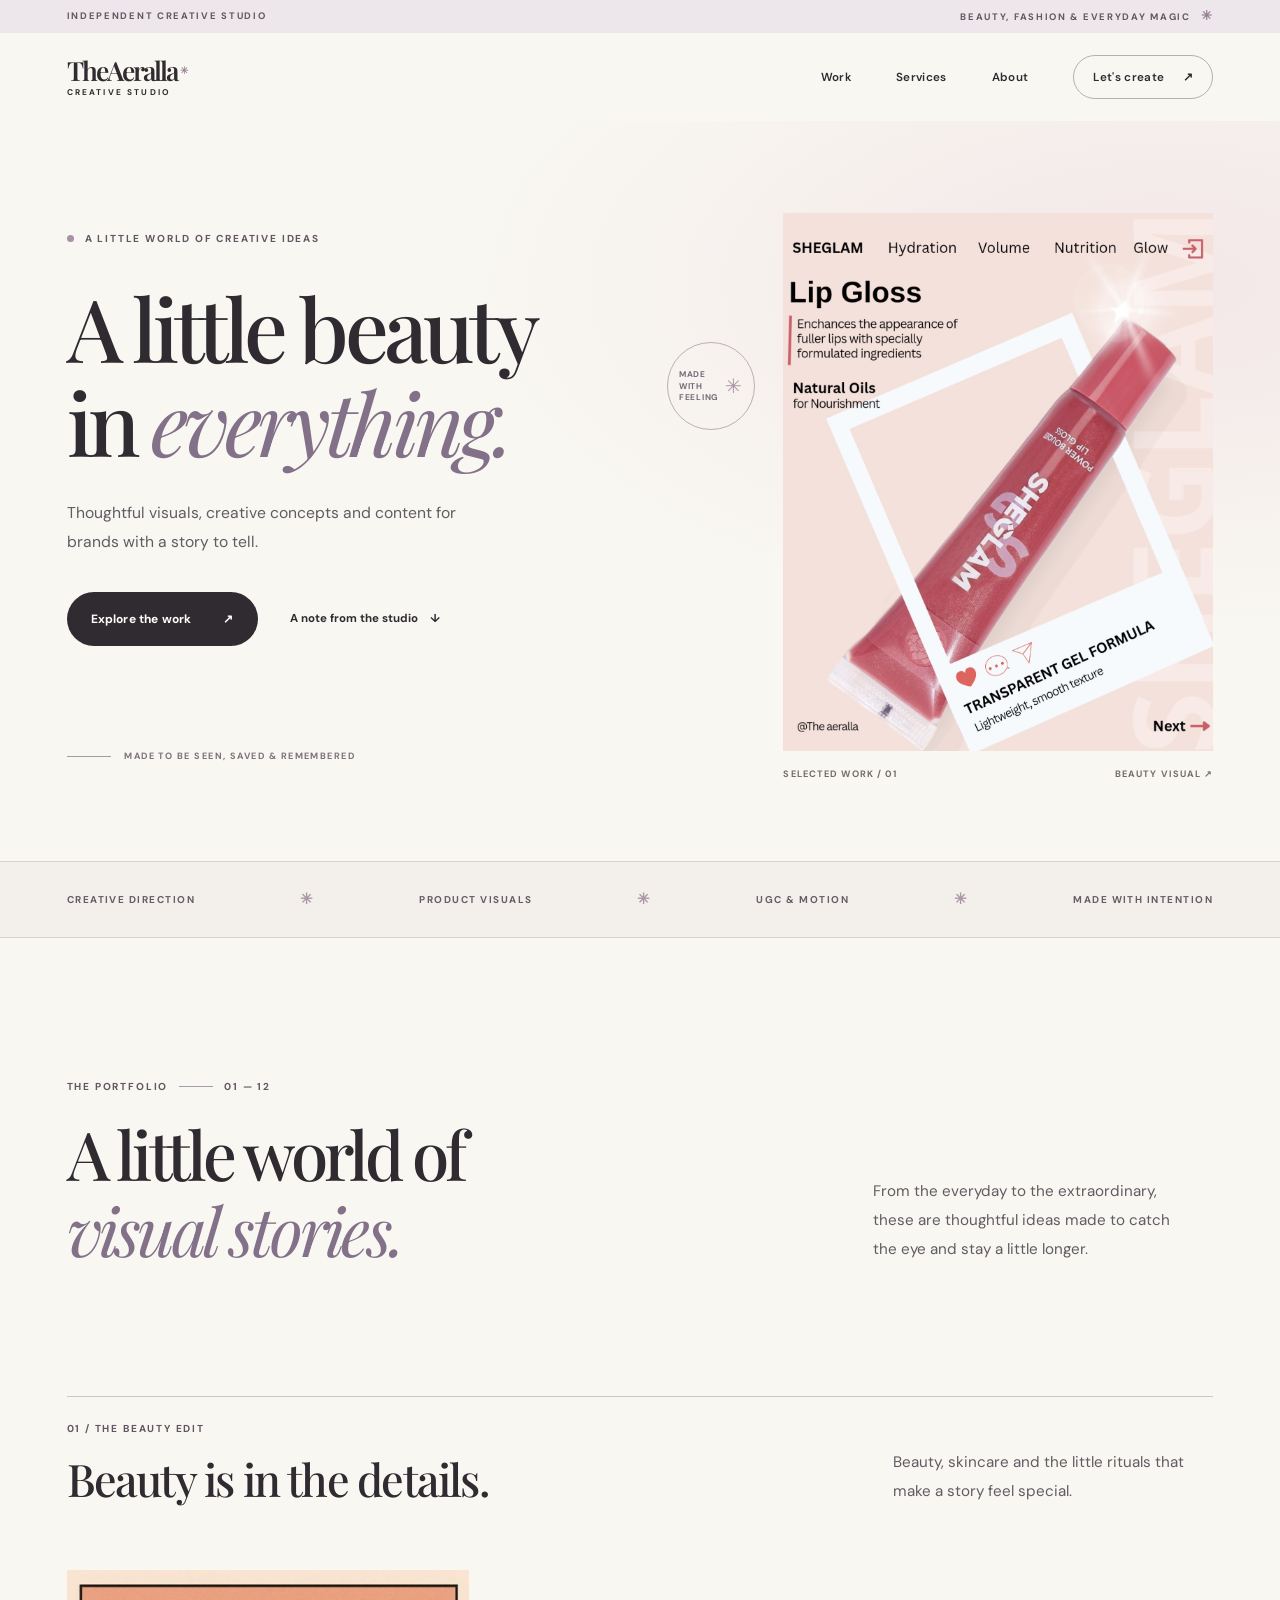
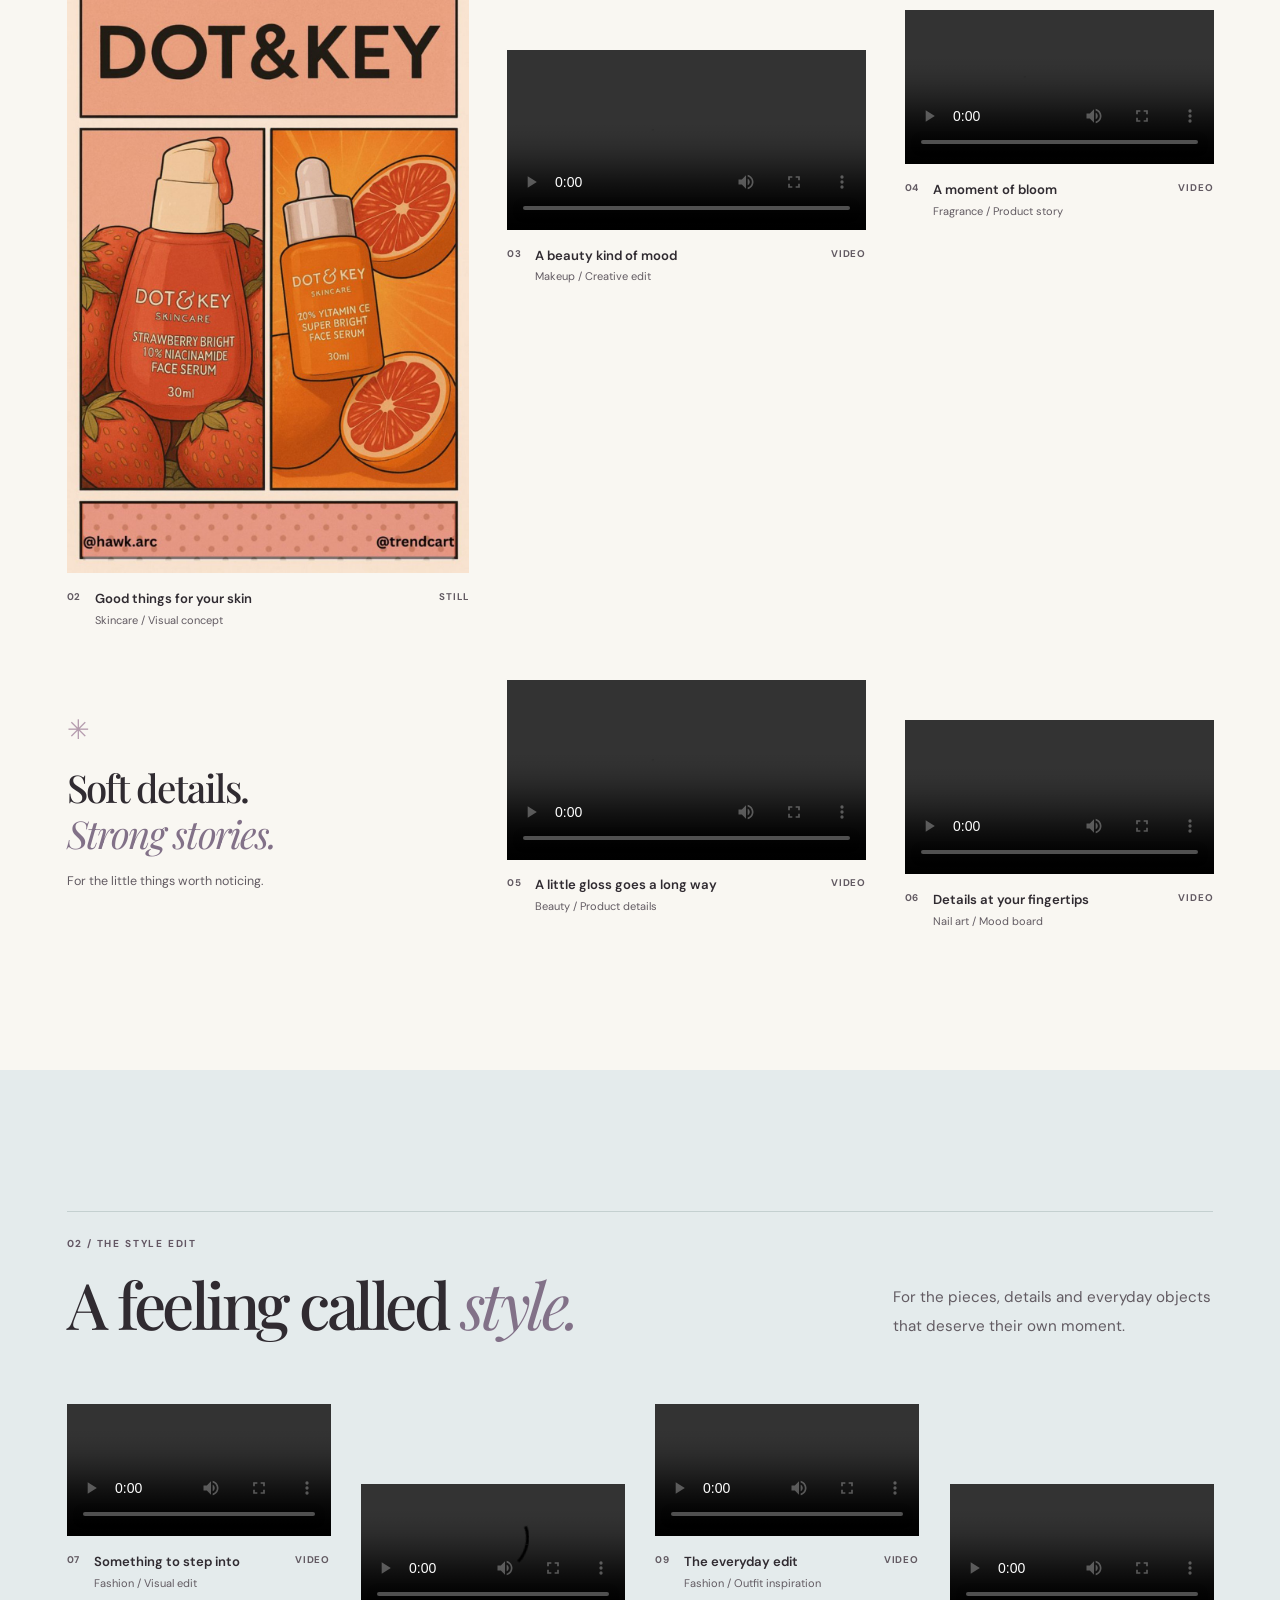
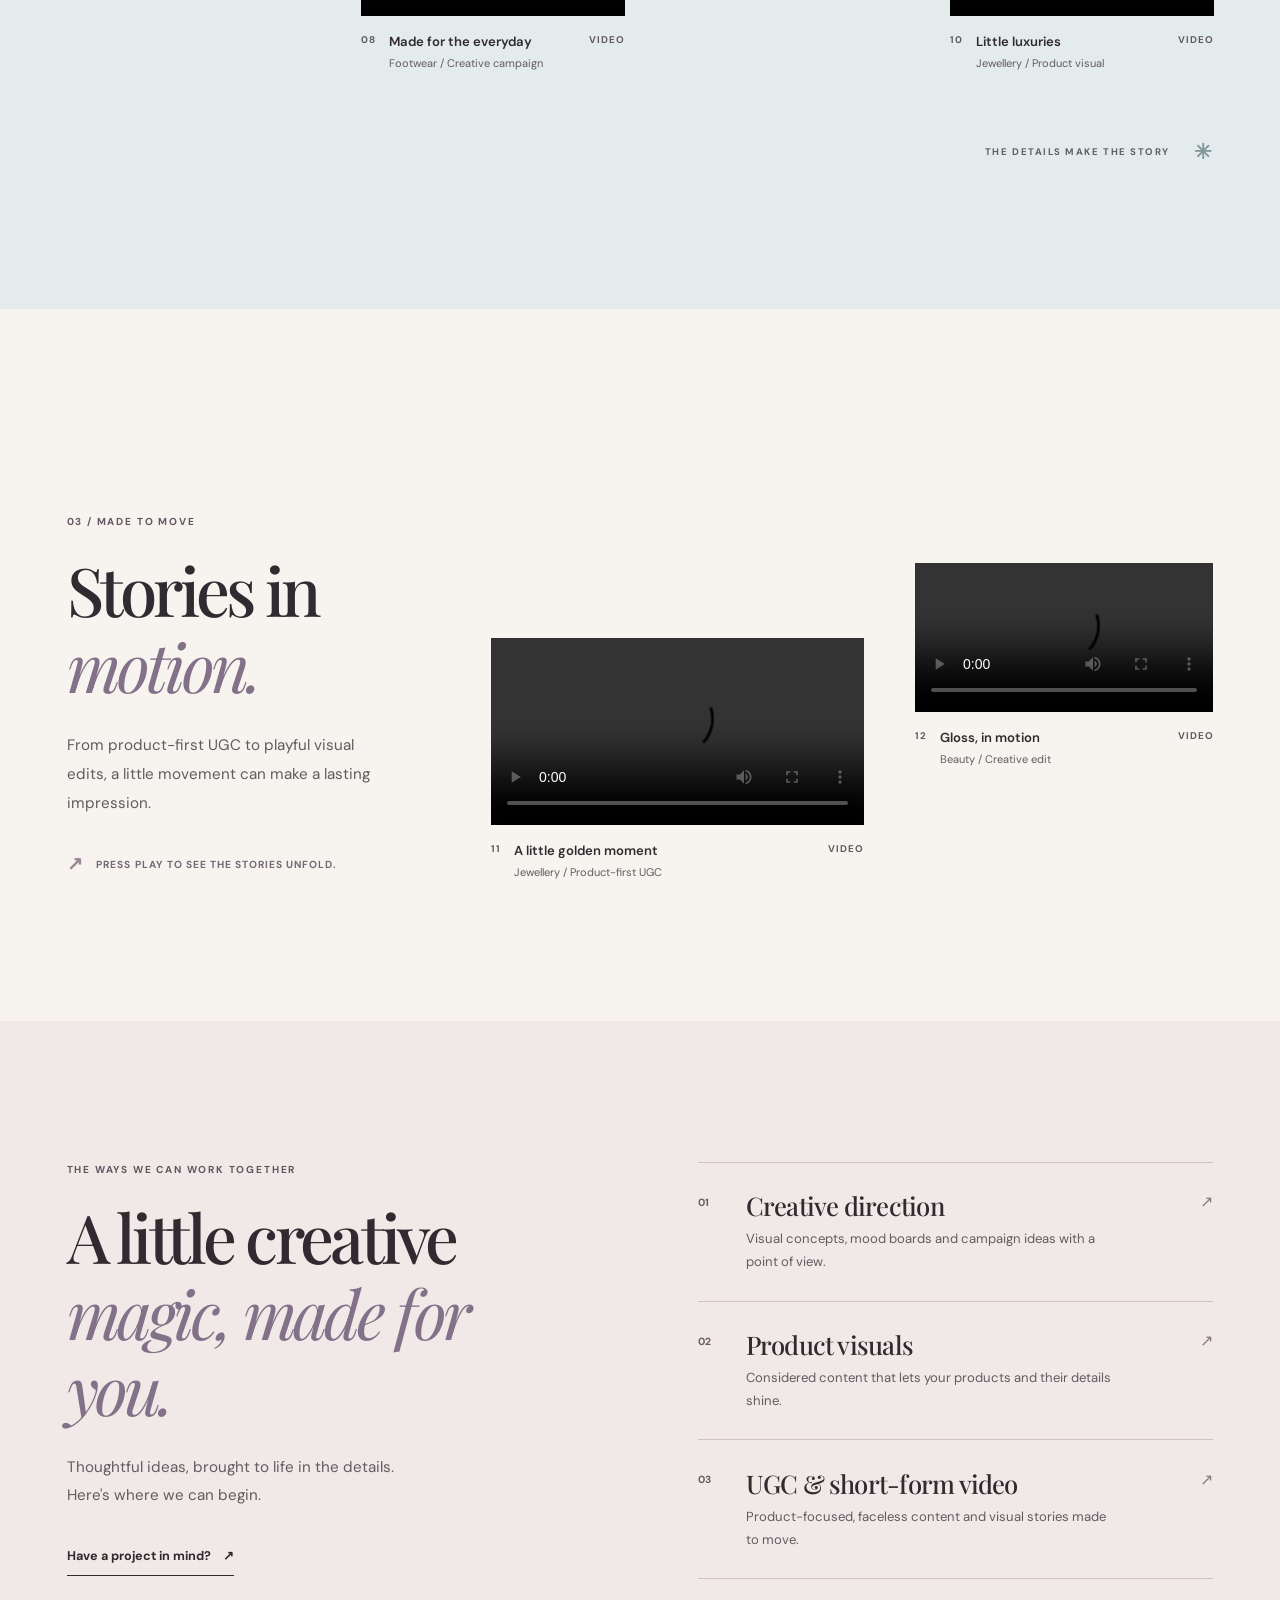
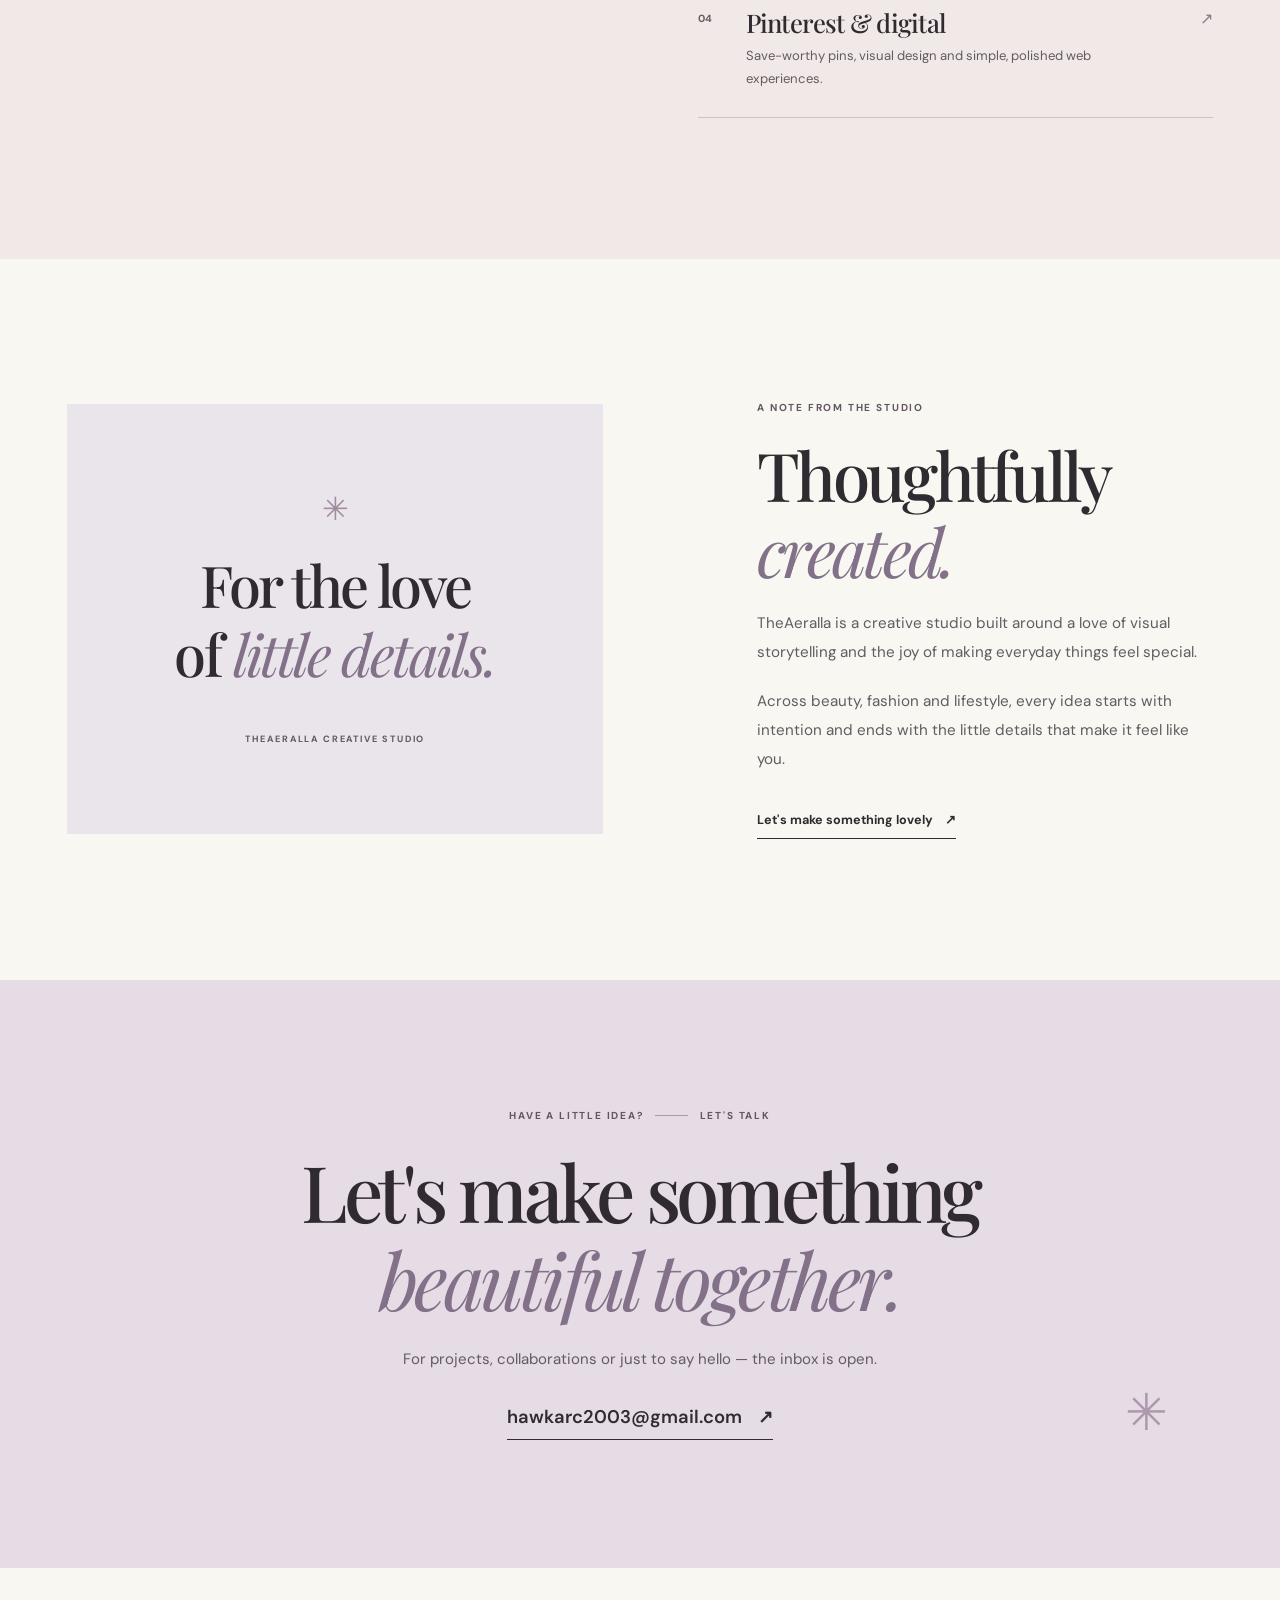
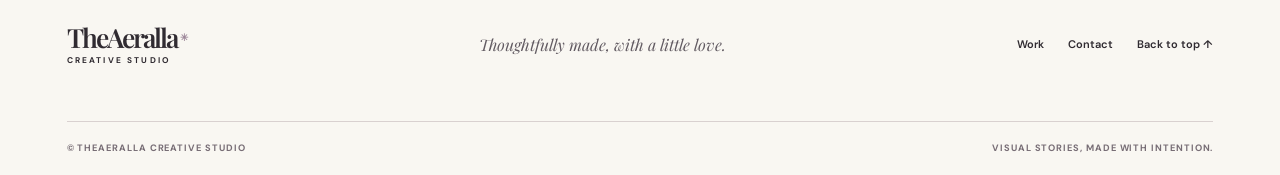
==== index.html @ 5161ad71 "Build TheAeralla creative studio portfolio Co-authored-by: arena-agent <297053741+arena-agent@users." ====
<!DOCTYPE html>
<html lang="en">
<head>
  <meta charset="utf-8">
  <meta name="viewport" content="width=device-width, initial-scale=1">
  <meta name="theme-color" content="#f8f5f0">
  <meta name="description" content="TheAeralla is a creative studio making thoughtful product visuals, beauty stories and short-form content for brands with a story to tell.">
  <title>TheAeralla Creative Studio — A little beauty in everything</title>
  <link rel="icon" href="favicon.svg" type="image/svg+xml">
  <link rel="preload" href="assets/fonts/playfair-display-latin-wght-normal.woff2" as="font" type="font/woff2" crossorigin>
  <link rel="preload" href="assets/fonts/dm-sans-latin-wght-normal.woff2" as="font" type="font/woff2" crossorigin>
  <link rel="stylesheet" href="styles.css">
  <script src="script.js" defer></script>
</head>
<body>
  <a class="skip-link" href="#main">Skip to content</a>

  <div class="topline" aria-hidden="true">
    <div class="container topline__inner">
      <span>Independent creative studio</span>
      <span>Beauty, fashion &amp; everyday magic <span class="topline__star">✳</span></span>
    </div>
  </div>

  <header class="site-header" id="top">
    <div class="container header-inner">
      <a class="brand" href="#top" aria-label="TheAeralla Creative Studio, back to top">
        <span class="brand__name">TheAeralla<span class="brand__star" aria-hidden="true">✳</span></span>
        <span class="brand__sub">Creative studio</span>
      </a>

      <button class="menu-toggle" type="button" aria-expanded="false" aria-controls="primary-navigation" aria-label="Open navigation menu">
        <span></span><span></span>
      </button>
      <nav class="navigation" id="primary-navigation" aria-label="Main navigation">
        <a href="#work">Work</a>
        <a href="#services">Services</a>
        <a href="#about">About</a>
        <a href="#contact" class="navigation__contact">Let's create <span aria-hidden="true">↗</span></a>
      </nav>
    </div>
  </header>

  <main id="main">
    <section class="hero" aria-labelledby="hero-heading">
      <div class="container hero__inner">
        <div class="hero__copy">
          <p class="eyebrow hero__eyebrow"><span class="eyebrow__dot"></span> A little world of creative ideas</p>
          <h1 id="hero-heading">A little beauty<br>in <em>everything.</em></h1>
          <p class="hero__intro">Thoughtful visuals, creative concepts and content for brands with a story to tell.</p>
          <div class="hero__actions">
            <a class="button button--dark" href="#work">Explore the work <span aria-hidden="true">↗</span></a>
            <a class="text-link" href="#about">A note from the studio <span aria-hidden="true">↓</span></a>
          </div>
          <div class="hero__footnote" aria-hidden="true"><span></span> Made to be seen, saved &amp; remembered</div>
        </div>

        <figure class="hero__figure">
          <div class="hero__art">
            <div class="hero__seal" aria-hidden="true"><span>Made<br>with<br>feeling</span><b>✳</b></div>
            <img src="assets/media/file_00000000311c8211bea4f023861b57ba.png" width="1229" height="1536" alt="Sheglam lip gloss creative visual in soft pink" fetchpriority="high">
          </div>
          <figcaption class="hero__caption"><span>Selected work / 01</span><span>Beauty visual <span aria-hidden="true">↗</span></span></figcaption>
        </figure>
      </div>
    </section>

    <div class="discipline-strip" role="group" aria-label="Creative disciplines">
      <div class="container discipline-strip__inner">
        <span>Creative direction</span><i aria-hidden="true">✳</i>
        <span>Product visuals</span><i aria-hidden="true">✳</i>
        <span>UGC &amp; motion</span><i aria-hidden="true">✳</i>
        <span>Made with intention</span>
      </div>
    </div>

    <section class="work-section section-space" id="work" aria-labelledby="work-heading">
      <div class="container">
        <div class="section-intro" data-reveal>
          <div>
            <p class="eyebrow">The portfolio <span class="eyebrow__line"></span> 01 — 12</p>
            <h2 id="work-heading">A little world of<br><em>visual stories.</em></h2>
          </div>
          <p class="section-intro__copy">From the everyday to the extraordinary, these are thoughtful ideas made to catch the eye and stay a little longer.</p>
        </div>

        <section class="chapter beauty-chapter" aria-labelledby="beauty-heading">
          <div class="chapter-heading" data-reveal>
            <div><p class="eyebrow">01 / The beauty edit</p><h3 id="beauty-heading">Beauty is in the details.</h3></div>
            <p>Beauty, skincare and the little rituals that make a story feel special.</p>
          </div>

          <div class="beauty-grid">
            <figure class="piece" data-reveal>
              <img src="assets/media/file_00000000b4e4821185a0f62eccb2d9fc.jpg" width="1024" height="1536" alt="Dot & Key skincare serum visual with strawberry and orange illustrations" loading="lazy">
              <figcaption class="piece__caption"><span class="piece__index">02</span><span><strong>Good things for your skin</strong><small>Skincare / Visual concept</small></span><span class="piece__type">Still</span></figcaption>
            </figure>

            <figure class="piece piece--offset" data-reveal>
              <video controls playsinline preload="none" width="1080" height="1920" aria-label="Play the beauty mood video">
                <source src="assets/media/lv_0_20261120224711(2).mp4" type="video/mp4">
                Your browser does not support embedded video.
              </video>
              <figcaption class="piece__caption"><span class="piece__index">03</span><span><strong>A beauty kind of mood</strong><small>Makeup / Creative edit</small></span><span class="piece__type">Video</span></figcaption>
            </figure>

            <figure class="piece piece--offset-small" data-reveal>
              <video controls playsinline preload="none" width="720" height="1280" aria-label="Play the fragrance story video">
                <source src="assets/media/lv_7562388486536367413_20261114134054(3).mp4" type="video/mp4">
                Your browser does not support embedded video.
              </video>
              <figcaption class="piece__caption"><span class="piece__index">04</span><span><strong>A moment of bloom</strong><small>Fragrance / Product story</small></span><span class="piece__type">Video</span></figcaption>
            </figure>

            <div class="grid-note" data-reveal>
              <span class="grid-note__star" aria-hidden="true">✳</span>
              <p>Soft details.<br><em>Strong stories.</em></p>
              <span>For the little things worth noticing.</span>
            </div>

            <figure class="piece" data-reveal>
              <video controls playsinline preload="none" width="720" height="1280" aria-label="Play the lip gloss product video">
                <source src="assets/media/lv_7610453473481493813_20261114134247(3).mp4" type="video/mp4">
                Your browser does not support embedded video.
              </video>
              <figcaption class="piece__caption"><span class="piece__index">05</span><span><strong>A little gloss goes a long way</strong><small>Beauty / Product details</small></span><span class="piece__type">Video</span></figcaption>
            </figure>

            <figure class="piece piece--offset-small" data-reveal>
              <video controls playsinline preload="none" width="1000" height="1500" aria-label="Play the nail art mood-board video">
                <source src="assets/media/VID_20251206_001457_902.mp4" type="video/mp4">
                Your browser does not support embedded video.
              </video>
              <figcaption class="piece__caption"><span class="piece__index">06</span><span><strong>Details at your fingertips</strong><small>Nail art / Mood board</small></span><span class="piece__type">Video</span></figcaption>
            </figure>
          </div>
        </section>
      </div>
    </section>

    <section class="fashion-section section-space" aria-labelledby="fashion-heading">
      <div class="container">
        <div class="chapter-heading chapter-heading--fashion" data-reveal>
          <div><p class="eyebrow">02 / The style edit</p><h2 id="fashion-heading">A feeling called <em>style.</em></h2></div>
          <p>For the pieces, details and everyday objects that deserve their own moment.</p>
        </div>

        <div class="fashion-grid">
          <figure class="piece" data-reveal>
            <video controls playsinline preload="none" width="1024" height="2020" aria-label="Play the fashion and shoes video">
              <source src="assets/media/ugc-video-01(3).mp4" type="video/mp4">
              Your browser does not support embedded video.
            </video>
            <figcaption class="piece__caption"><span class="piece__index">07</span><span><strong>Something to step into</strong><small>Fashion / Visual edit</small></span><span class="piece__type">Video</span></figcaption>
          </figure>

          <figure class="piece piece--fashion-offset" data-reveal>
            <video controls playsinline preload="none" width="720" height="1280" aria-label="Play the sneaker campaign video">
              <source src="assets/media/lv_7627484597755989269_20261113153930(5).mp4" type="video/mp4">
              Your browser does not support embedded video.
            </video>
            <figcaption class="piece__caption"><span class="piece__index">08</span><span><strong>Made for the everyday</strong><small>Footwear / Creative campaign</small></span><span class="piece__type">Video</span></figcaption>
          </figure>

          <figure class="piece" data-reveal>
            <video controls playsinline preload="none" width="720" height="1280" aria-label="Play the outfit inspiration video">
              <source src="assets/media/reset_metadata_lv_7654793459022302484_20261117145706(3).mp4" type="video/mp4">
              Your browser does not support embedded video.
            </video>
            <figcaption class="piece__caption"><span class="piece__index">09</span><span><strong>The everyday edit</strong><small>Fashion / Outfit inspiration</small></span><span class="piece__type">Video</span></figcaption>
          </figure>

          <figure class="piece piece--fashion-offset" data-reveal>
            <video controls playsinline preload="none" width="720" height="1280" aria-label="Play the jewellery visual video">
              <source src="assets/media/peaceful-notes.mp4" type="video/mp4">
              Your browser does not support embedded video.
            </video>
            <figcaption class="piece__caption"><span class="piece__index">10</span><span><strong>Little luxuries</strong><small>Jewellery / Product visual</small></span><span class="piece__type">Video</span></figcaption>
          </figure>
        </div>
        <p class="chapter-signoff" aria-hidden="true">The details make the story <span>✳</span></p>
      </div>
    </section>

    <section class="motion-section section-space" id="motion" aria-labelledby="motion-heading">
      <div class="container motion-layout">
        <div class="motion-copy" data-reveal>
          <p class="eyebrow">03 / Made to move</p>
          <h2 id="motion-heading">Stories in<br><em>motion.</em></h2>
          <p>From product-first UGC to playful visual edits, a little movement can make a lasting impression.</p>
          <p class="motion-copy__note"><span aria-hidden="true">↗</span> Press play to see the stories unfold.</p>
        </div>
        <figure class="piece motion-piece motion-piece--square" data-reveal>
          <video controls playsinline preload="none" width="1080" height="1080" aria-label="Play the jewellery UGC video">
            <source src="assets/media/lv-ugc(2).mp4" type="video/mp4">
            Your browser does not support embedded video.
          </video>
          <figcaption class="piece__caption"><span class="piece__index">11</span><span><strong>A little golden moment</strong><small>Jewellery / Product-first UGC</small></span><span class="piece__type">Video</span></figcaption>
        </figure>
        <figure class="piece motion-piece" data-reveal>
          <video controls playsinline preload="none" width="720" height="1278" aria-label="Play the lip gloss visual motion video">
            <source src="assets/media/lv_7647135303001476353_20261113154345(4).mp4" type="video/mp4">
            Your browser does not support embedded video.
          </video>
          <figcaption class="piece__caption"><span class="piece__index">12</span><span><strong>Gloss, in motion</strong><small>Beauty / Creative edit</small></span><span class="piece__type">Video</span></figcaption>
        </figure>
      </div>
    </section>

    <section class="services-section section-space" id="services" aria-labelledby="services-heading">
      <div class="container services-layout">
        <div class="services-intro" data-reveal>
          <p class="eyebrow">The ways we can work together</p>
          <h2 id="services-heading">A little creative<br><em>magic, made for you.</em></h2>
          <p>Thoughtful ideas, brought to life in the details. Here's where we can begin.</p>
          <a class="text-link text-link--large" href="#contact">Have a project in mind? <span aria-hidden="true">↗</span></a>
        </div>
        <div class="service-list">
          <article class="service" data-reveal><span class="service__number">01</span><div><h3>Creative direction</h3><p>Visual concepts, mood boards and campaign ideas with a point of view.</p></div><span class="service__mark" aria-hidden="true">↗</span></article>
          <article class="service" data-reveal><span class="service__number">02</span><div><h3>Product visuals</h3><p>Considered content that lets your products and their details shine.</p></div><span class="service__mark" aria-hidden="true">↗</span></article>
          <article class="service" data-reveal><span class="service__number">03</span><div><h3>UGC &amp; short-form video</h3><p>Product-focused, faceless content and visual stories made to move.</p></div><span class="service__mark" aria-hidden="true">↗</span></article>
          <article class="service" data-reveal><span class="service__number">04</span><div><h3>Pinterest &amp; digital</h3><p>Save-worthy pins, visual design and simple, polished web experiences.</p></div><span class="service__mark" aria-hidden="true">↗</span></article>
        </div>
      </div>
    </section>

    <section class="about-section section-space" id="about" aria-labelledby="about-heading">
      <div class="container about-layout">
        <div class="about-quote" data-reveal>
          <span class="about-quote__star" aria-hidden="true">✳</span>
          <p>For the love<br>of <em>little details.</em></p>
          <span class="about-quote__signature">TheAeralla creative studio</span>
        </div>
        <div class="about-copy" data-reveal>
          <p class="eyebrow">A note from the studio</p>
          <h2 id="about-heading">Thoughtfully<br><em>created.</em></h2>
          <p>TheAeralla is a creative studio built around a love of visual storytelling and the joy of making everyday things feel special.</p>
          <p>Across beauty, fashion and lifestyle, every idea starts with intention and ends with the little details that make it feel like you.</p>
          <a class="text-link text-link--large" href="#contact">Let's make something lovely <span aria-hidden="true">↗</span></a>
        </div>
      </div>
    </section>

    <section class="contact-section" id="contact" aria-labelledby="contact-heading">
      <div class="container contact-inner" data-reveal>
        <p class="eyebrow">Have a little idea? <span class="eyebrow__line"></span> Let's talk</p>
        <h2 id="contact-heading">Let's make something<br><em>beautiful together.</em></h2>
        <p>For projects, collaborations or just to say hello — the inbox is open.</p>
        <a class="contact-email" href="mailto:hawkarc2003@gmail.com?subject=Creative%20project%20inquiry%20%E2%80%94%20TheAeralla">hawkarc2003@gmail.com <span aria-hidden="true">↗</span></a>
        <span class="contact-spark" aria-hidden="true">✳</span>
      </div>
    </section>
  </main>

  <footer class="site-footer">
    <div class="container footer-inner">
      <a class="brand brand--footer" href="#top" aria-label="TheAeralla Creative Studio, back to top"><span class="brand__name">TheAeralla<span class="brand__star" aria-hidden="true">✳</span></span><span class="brand__sub">Creative studio</span></a>
      <p>Thoughtfully made, with a little love.</p>
      <div class="footer-links"><a href="#work">Work</a><a href="#contact">Contact</a><a href="#top">Back to top ↑</a></div>
    </div>
    <div class="container footer-bottom"><span>© TheAeralla Creative Studio</span><span>Visual stories, made with intention.</span></div>
  </footer>
</body>
</html>
---- styles.css ----
@font-face {
  font-family: "Playfair Display";
  src: url("assets/fonts/playfair-display-latin-wght-normal.woff2") format("woff2");
  font-style: normal;
  font-weight: 400 900;
  font-display: swap;
}

@font-face {
  font-family: "Playfair Display";
  src: url("assets/fonts/playfair-display-latin-wght-italic.woff2") format("woff2");
  font-style: italic;
  font-weight: 400 900;
  font-display: swap;
}

@font-face {
  font-family: "DM Sans";
  src: url("assets/fonts/dm-sans-latin-wght-normal.woff2") format("woff2");
  font-style: normal;
  font-weight: 100 1000;
  font-display: swap;
}

:root {
  color-scheme: light;
  --paper: #f9f7f2;
  --cream: #f4f0e9;
  --blush: #f0e4e2;
  --lavender: #e8e2eb;
  --blue: #e4ebec;
  --ink: #302b31;
  --ink-soft: #625b62;
  --muted: #776e76;
  --accent: #827188;
  --line: #d9d1d0;
  --serif: "Playfair Display", Georgia, serif;
  --sans: "DM Sans", Arial, sans-serif;
  --gutter: clamp(1.25rem, 5.2vw, 5rem);
}

*,
*::before,
*::after {
  box-sizing: border-box;
}

html {
  scroll-padding-top: 6rem;
}

body {
  margin: 0;
  color: var(--ink);
  background: var(--paper);
  font-family: var(--sans);
  font-size: 1rem;
  line-height: 1.6;
  -webkit-font-smoothing: antialiased;
}

img,
video {
  display: block;
  max-width: 100%;
  height: auto;
}

figure,
p,
h1,
h2,
h3 {
  margin: 0;
}

a {
  color: inherit;
}

button,
a {
  -webkit-tap-highlight-color: transparent;
}

:focus-visible {
  outline: 2px solid #5d5270;
  outline-offset: 5px;
}

.container {
  width: min(calc(100% - (var(--gutter) * 2)), 1320px);
  margin-inline: auto;
}

.skip-link {
  position: fixed;
  top: .75rem;
  left: .75rem;
  z-index: 999;
  padding: .65rem 1rem;
  color: white;
  background: var(--ink);
  transform: translateY(-180%);
}

.skip-link:focus {
  transform: translateY(0);
}

.topline {
  color: #625762;
  background: #ede6eb;
  font-size: .59rem;
  font-weight: 700;
  letter-spacing: .18em;
  line-height: 1;
  text-transform: uppercase;
}

.topline__inner {
  min-height: 33px;
  display: flex;
  align-items: center;
  justify-content: space-between;
  gap: 1rem;
}

.topline__star {
  margin-left: .4rem;
  color: #967f94;
  font-size: .8rem;
}

.site-header {
  position: sticky;
  z-index: 100;
  top: 0;
  background: rgba(249, 247, 242, .97);
  transition: box-shadow .25s ease;
}

.site-header.is-scrolled {
  box-shadow: 0 1px 0 rgba(73, 61, 72, .11);
}

.header-inner {
  min-height: 88px;
  display: flex;
  align-items: center;
  justify-content: space-between;
  gap: 2rem;
}

.brand {
  display: inline-flex;
  flex-direction: column;
  align-items: flex-start;
  flex: 0 0 auto;
  color: var(--ink);
  line-height: 1;
  text-decoration: none;
}

.brand__name {
  font-family: var(--serif);
  font-size: 1.65rem;
  font-weight: 600;
  letter-spacing: -.075em;
}

.brand__star {
  position: relative;
  top: -.72em;
  margin-left: .3em;
  color: #9d8799;
  font-family: var(--sans);
  font-size: .36em;
  letter-spacing: 0;
}

.brand__sub {
  margin-top: .38rem;
  font-size: .52rem;
  font-weight: 700;
  letter-spacing: .26em;
  text-transform: uppercase;
}

.navigation {
  display: flex;
  align-items: center;
  gap: clamp(1.6rem, 3.5vw, 3.6rem);
}

.navigation a {
  font-size: .73rem;
  font-weight: 600;
  letter-spacing: .03em;
  text-decoration: none;
  transition: color .2s ease;
}

.navigation a:hover,
.footer-links a:hover {
  color: var(--accent);
}

.navigation .navigation__contact {
  display: inline-flex;
  align-items: center;
  gap: 1.15rem;
  padding: .75rem 1.2rem;
  border: 1px solid #b8acb5;
  border-radius: 100px;
  transition: background .2s ease, border-color .2s ease;
}

.navigation .navigation__contact:hover {
  color: var(--ink);
  background: #eee8eb;
  border-color: #eee8eb;
}

.menu-toggle {
  display: none;
  width: 44px;
  height: 44px;
  padding: 0;
  align-items: center;
  justify-content: center;
  flex-direction: column;
  gap: 6px;
  color: inherit;
  background: none;
  border: 0;
  cursor: pointer;
}

.menu-toggle span {
  width: 23px;
  height: 1px;
  background: currentColor;
  transition: transform .2s ease;
}

.menu-toggle[aria-expanded="true"] span:first-child {
  transform: translateY(3.5px) rotate(45deg);
}

.menu-toggle[aria-expanded="true"] span:last-child {
  transform: translateY(-3.5px) rotate(-45deg);
}

.eyebrow {
  display: flex;
  align-items: center;
  flex-wrap: wrap;
  gap: .7rem;
  color: #625663;
  font-size: .63rem;
  font-weight: 700;
  letter-spacing: .18em;
  line-height: 1.5;
  text-transform: uppercase;
}

.eyebrow__dot {
  width: 7px;
  height: 7px;
  flex: 0 0 7px;
  background: #a991a6;
  border-radius: 50%;
}

.eyebrow__line {
  width: 2.1rem;
  height: 1px;
  background: #a89aa6;
}

.hero {
  background: radial-gradient(ellipse at 91% 22%, #f2e7e7 0, transparent 42%), var(--paper);
}

.hero__inner {
  min-height: min(740px, calc(100svh - 121px));
  padding-block: clamp(4rem, 7vw, 7rem) clamp(3.5rem, 6vw, 6rem);
  display: grid;
  grid-template-columns: minmax(0, 1.15fr) minmax(0, .85fr);
  align-items: center;
  gap: clamp(3rem, 8vw, 8rem);
}

.hero__copy {
  padding-block: .8rem;
}

.hero__eyebrow {
  margin-bottom: 2.1rem;
}

h1,
h2,
h3,
.grid-note p,
.about-quote p {
  font-family: var(--serif);
  font-weight: 500;
}

h1,
h2 {
  letter-spacing: -.055em;
}

h1 em,
h2 em,
.grid-note em,
.about-quote em {
  color: var(--accent);
  font-weight: 400;
}

.hero h1 {
  max-width: 13ch;
  font-size: clamp(4rem, 6.8vw, 7rem);
  line-height: 1.08;
}

.hero__intro {
  max-width: 25.5rem;
  margin-top: 1.9rem;
  color: var(--ink-soft);
  font-size: clamp(.98rem, 1.15vw, 1.1rem);
  line-height: 1.85;
}

.hero__actions {
  display: flex;
  align-items: center;
  flex-wrap: wrap;
  gap: 1.15rem 2rem;
  margin-top: 2.25rem;
}

.button {
  display: inline-flex;
  min-height: 54px;
  align-items: center;
  justify-content: center;
  gap: 2rem;
  padding: .85rem 1.5rem;
  border-radius: 100px;
  font-size: .75rem;
  font-weight: 700;
  letter-spacing: .015em;
  text-decoration: none;
  transition: transform .25s ease, background .25s ease;
}

.button:hover {
  transform: translateY(-3px);
}

.button--dark {
  color: #fffdfa;
  background: var(--ink);
}

.button--dark:hover {
  background: #574c5a;
}

.button span,
.text-link span,
.navigation__contact span,
.contact-email span {
  display: inline-block;
  transition: transform .25s ease;
}

.button:hover span,
.text-link:hover span,
.navigation__contact:hover span,
.contact-email:hover span {
  transform: translate(3px, -3px);
}

.text-link {
  display: inline-flex;
  align-items: center;
  gap: .75rem;
  padding-block: .25rem;
  font-size: .72rem;
  font-weight: 700;
  text-decoration: none;
}

.text-link--large {
  padding-bottom: .5rem;
  border-bottom: 1px solid currentColor;
  font-size: .79rem;
}

.hero__footnote {
  display: flex;
  align-items: center;
  gap: .8rem;
  margin-top: clamp(3.5rem, 8vw, 7rem);
  color: #7c727a;
  font-size: .57rem;
  font-weight: 700;
  letter-spacing: .16em;
  text-transform: uppercase;
}

.hero__footnote span {
  width: 2.8rem;
  height: 1px;
  background: #a59ba1;
}

.hero__figure {
  width: 100%;
  max-width: 430px;
  justify-self: end;
}

.hero__art {
  position: relative;
}

.hero__art img {
  width: 100%;
}

.hero__seal {
  position: absolute;
  top: 24%;
  left: -7.3rem;
  width: 5.5rem;
  height: 5.5rem;
  display: flex;
  align-items: center;
  justify-content: center;
  gap: .4rem;
  border: 1px solid #bcaeb9;
  border-radius: 50%;
  color: #776a78;
  font-size: .52rem;
  font-weight: 700;
  letter-spacing: .09em;
  line-height: 1.35;
  text-transform: uppercase;
}

.hero__seal b {
  color: #ae96a7;
  font-size: 1.25rem;
  font-weight: 400;
}

.hero__caption {
  display: flex;
  justify-content: space-between;
  gap: 1rem;
  padding-top: 1rem;
  color: #766b72;
  font-size: .58rem;
  font-weight: 700;
  letter-spacing: .12em;
  text-transform: uppercase;
}

.discipline-strip {
  border-block: 1px solid var(--line);
  background: #f3efeb;
}

.discipline-strip__inner {
  min-height: 75px;
  display: flex;
  align-items: center;
  justify-content: space-between;
  gap: 1rem;
  color: #665d66;
  font-size: .62rem;
  font-weight: 700;
  letter-spacing: .15em;
  text-transform: uppercase;
}

.discipline-strip i {
  color: #ad98a8;
  font-size: .95rem;
  font-style: normal;
}

.section-space {
  padding-block: clamp(6rem, 11vw, 11rem);
}

.section-intro {
  display: grid;
  grid-template-columns: minmax(0, 1fr) minmax(220px, 340px);
  align-items: end;
  gap: 3rem;
  margin-bottom: clamp(5rem, 10vw, 9rem);
}

.section-intro .eyebrow,
.services-intro .eyebrow,
.about-copy .eyebrow,
.motion-copy .eyebrow {
  margin-bottom: 1.4rem;
}

.section-intro h2,
.services-intro h2,
.about-copy h2,
.motion-copy h2,
.contact-inner h2 {
  font-size: clamp(3rem, 5.25vw, 5.6rem);
  line-height: 1.13;
}

.section-intro__copy,
.chapter-heading > p,
.services-intro > p:not(.eyebrow),
.motion-copy > p:not(.eyebrow):not(.motion-copy__note),
.about-copy > p:not(.eyebrow) {
  color: var(--ink-soft);
  font-size: .95rem;
  line-height: 1.9;
}

.section-intro__copy {
  max-width: 20rem;
  padding-bottom: .3rem;
}

.chapter-heading {
  display: flex;
  align-items: end;
  justify-content: space-between;
  gap: 2rem;
  padding-top: 1.5rem;
  border-top: 1px solid #cfc6c7;
}

.chapter-heading .eyebrow {
  margin-bottom: 1rem;
}

.chapter-heading h3 {
  font-size: clamp(2.2rem, 3.5vw, 3.6rem);
  letter-spacing: -.04em;
  line-height: 1.2;
}

.chapter-heading > p {
  max-width: 20rem;
}

.beauty-grid {
  display: grid;
  grid-template-columns: 1.12fr 1fr .86fr;
  align-items: start;
  gap: clamp(2rem, 4vw, 4.5rem) clamp(1.5rem, 3vw, 3.5rem);
  margin-top: clamp(3rem, 5vw, 4.7rem);
}

.piece {
  min-width: 0;
}

.piece img,
.piece video {
  width: 100%;
}

.piece video {
  background: #191719;
}

.piece--offset {
  margin-top: 5rem;
}

.piece--offset-small {
  margin-top: 2.5rem;
}

.piece__caption {
  display: grid;
  grid-template-columns: auto minmax(0, 1fr) auto;
  gap: .85rem;
  align-items: start;
  padding-top: 1rem;
}

.piece__index,
.piece__type {
  color: #625a62;
  font-size: .61rem;
  font-weight: 700;
  letter-spacing: .09em;
  line-height: 1.7;
  text-transform: uppercase;
}

.piece__caption strong,
.piece__caption small {
  display: block;
}

.piece__caption strong {
  font-size: .82rem;
  font-weight: 600;
  line-height: 1.45;
}

.piece__caption small {
  margin-top: .22rem;
  color: var(--ink-soft);
  font-size: .69rem;
  line-height: 1.5;
}

.grid-note {
  min-height: 100%;
  display: flex;
  flex-direction: column;
  align-items: flex-start;
  justify-content: center;
  padding: 2rem clamp(0rem, 2.2vw, 2.5rem) 2rem 0;
}

.grid-note__star {
  margin-bottom: 1.3rem;
  color: #b59cae;
  font-size: 1.7rem;
  line-height: 1;
}

.grid-note p {
  font-size: clamp(2rem, 3vw, 3.3rem);
  letter-spacing: -.04em;
  line-height: 1.2;
}

.grid-note > span:last-child {
  max-width: 14rem;
  margin-top: 1rem;
  color: var(--ink-soft);
  font-size: .78rem;
}

.fashion-section {
  background: var(--blue);
}

.chapter-heading--fashion {
  border-color: #c4d0d0;
}

.chapter-heading--fashion h2 {
  font-size: clamp(3rem, 5vw, 5.3rem);
  line-height: 1.15;
}

.fashion-grid {
  display: grid;
  grid-template-columns: repeat(4, minmax(0, 1fr));
  gap: clamp(1.2rem, 2.4vw, 2.6rem);
  align-items: start;
  margin-top: clamp(3rem, 5vw, 5rem);
}

.piece--fashion-offset {
  margin-top: 5rem;
}

.chapter-signoff {
  display: flex;
  align-items: center;
  justify-content: flex-end;
  gap: 1.5rem;
  margin-top: 4rem;
  color: #586365;
  font-size: .6rem;
  font-weight: 700;
  letter-spacing: .16em;
  text-transform: uppercase;
}

.chapter-signoff span {
  color: #83969a;
  font-size: 1.3rem;
}

.motion-section {
  background: #f7f3ee;
}

.motion-layout {
  display: grid;
  grid-template-columns: 1fr 1fr .8fr;
  align-items: center;
  gap: clamp(2rem, 4vw, 5rem);
}

.motion-copy {
  align-self: start;
  padding-top: clamp(2rem, 5vw, 5rem);
}

.motion-copy > p:not(.eyebrow):not(.motion-copy__note) {
  max-width: 20rem;
  margin-top: 1.7rem;
}

.motion-copy__note {
  display: flex;
  align-items: center;
  gap: .8rem;
  margin-top: 2rem;
  color: #756a75;
  font-size: .64rem;
  font-weight: 700;
  letter-spacing: .1em;
  text-transform: uppercase;
}

.motion-copy__note span {
  color: #9b8699;
  font-size: 1.2rem;
}

.motion-piece--square {
  align-self: end;
}

.services-section {
  background: #f1e9e7;
}

.services-layout {
  display: grid;
  grid-template-columns: minmax(0, 1fr) minmax(0, 1fr);
  gap: clamp(4rem, 9vw, 10rem);
}

.services-intro > p:not(.eyebrow) {
  max-width: 22rem;
  margin-top: 1.6rem;
}

.services-intro .text-link {
  margin-top: 2rem;
}

.service-list {
  border-top: 1px solid #d0c2c4;
}

.service {
  display: grid;
  grid-template-columns: 2rem minmax(0, 1fr) auto;
  gap: 1rem;
  padding: 1.65rem 0;
  border-bottom: 1px solid #d0c2c4;
}

.service__number {
  padding-top: .35rem;
  color: #685a65;
  font-size: .65rem;
  font-weight: 700;
  letter-spacing: .08em;
}

.service h3 {
  font-size: clamp(1.4rem, 2vw, 1.9rem);
  letter-spacing: -.03em;
  line-height: 1.25;
}

.service p {
  max-width: 23rem;
  margin-top: .45rem;
  color: var(--ink-soft);
  font-size: .82rem;
  line-height: 1.75;
}

.service__mark {
  color: #887986;
  font-size: 1rem;
}

.about-section {
  background: var(--paper);
}

.about-layout {
  display: grid;
  grid-template-columns: 1fr .85fr;
  align-items: center;
  gap: clamp(5rem, 12vw, 12rem);
}

.about-quote {
  min-height: 430px;
  display: flex;
  flex-direction: column;
  align-items: center;
  justify-content: center;
  padding: 3rem;
  background: #e9e5eb;
  text-align: center;
}

.about-quote__star {
  margin-bottom: 1.6rem;
  color: #a18b9f;
  font-size: 2rem;
  line-height: 1;
}

.about-quote p {
  font-size: clamp(2.5rem, 4.5vw, 4.6rem);
  letter-spacing: -.045em;
  line-height: 1.2;
}

.about-quote__signature {
  margin-top: 2.7rem;
  color: #625762;
  font-size: .57rem;
  font-weight: 700;
  letter-spacing: .2em;
  text-transform: uppercase;
}

.about-copy > p:not(.eyebrow) {
  max-width: 31rem;
  margin-top: 1.25rem;
}

.about-copy .text-link {
  margin-top: 2rem;
}

.contact-section {
  background: #e6dce6;
}

.contact-inner {
  position: relative;
  overflow-wrap: anywhere;
  padding-block: clamp(6rem, 10vw, 10rem);
  text-align: center;
}

.contact-inner .eyebrow {
  justify-content: center;
  margin-bottom: 1.5rem;
}

.contact-inner h2 {
  font-size: clamp(3.3rem, 6.1vw, 6.4rem);
}

.contact-inner > p:not(.eyebrow) {
  max-width: 31rem;
  margin: 1.5rem auto 0;
  color: var(--ink-soft);
  font-size: .94rem;
}

.contact-email {
  display: inline-flex;
  align-items: center;
  gap: 1rem;
  margin-top: 2rem;
  padding-bottom: .4rem;
  border-bottom: 1px solid currentColor;
  font-size: clamp(.95rem, 1.5vw, 1.15rem);
  font-weight: 600;
  text-decoration: none;
}

.contact-spark {
  position: absolute;
  right: 4%;
  bottom: 22%;
  color: #ad99ad;
  font-size: clamp(2rem, 4vw, 4rem);
  line-height: 1;
}

.site-footer {
  padding-top: 3.5rem;
  background: var(--paper);
}

.footer-inner {
  display: flex;
  align-items: center;
  justify-content: space-between;
  gap: 2rem;
  padding-bottom: 3.5rem;
}

.footer-inner > p {
  color: var(--ink-soft);
  font-family: var(--serif);
  font-size: 1rem;
  font-style: italic;
}

.footer-links {
  display: flex;
  flex-wrap: wrap;
  gap: 1.5rem;
}

.footer-links a {
  font-size: .69rem;
  font-weight: 600;
  text-decoration: none;
}

.footer-bottom {
  display: flex;
  justify-content: space-between;
  gap: 1rem;
  padding-block: 1.2rem;
  border-top: 1px solid var(--line);
  color: #776d75;
  font-size: .58rem;
  font-weight: 700;
  letter-spacing: .1em;
  text-transform: uppercase;
}

@media (prefers-reduced-motion: no-preference) {
  html {
    scroll-behavior: smooth;
  }

  .reveal-enabled [data-reveal] {
    opacity: 0;
    transform: translateY(22px);
    transition: opacity .75s ease, transform .75s cubic-bezier(.2, .65, .25, 1);
  }

  .reveal-enabled [data-reveal].is-visible {
    opacity: 1;
    transform: translateY(0);
  }
}

@media (max-width: 1050px) {
  .hero__inner {
    gap: 4rem;
  }

  .hero__seal {
    left: -5rem;
    width: 4rem;
    height: 4rem;
    font-size: .43rem;
  }

  .hero__seal b {
    font-size: 1rem;
  }

  .fashion-grid {
    grid-template-columns: repeat(2, minmax(0, 1fr));
    gap: 3.5rem 2.5rem;
  }

  .piece--fashion-offset {
    margin-top: 3rem;
  }

  .motion-layout {
    grid-template-columns: 1fr 1fr;
    align-items: start;
  }

  .motion-copy {
    grid-column: 1 / -1;
    padding-top: 0;
  }

  .motion-copy > p:not(.eyebrow):not(.motion-copy__note) {
    max-width: 32rem;
  }

  .motion-piece--square {
    align-self: start;
  }
}

@media (max-width: 760px) {
  :root {
    --gutter: clamp(1.2rem, 5vw, 2.4rem);
  }

  .topline__inner {
    min-height: 29px;
  }

  .topline__inner > span:last-child {
    display: none;
  }

  .header-inner {
    min-height: 74px;
    flex-wrap: wrap;
    gap: 0 1rem;
  }

  .brand__name {
    font-size: 1.45rem;
  }

  .js-enabled .menu-toggle {
    display: flex;
  }

  .navigation {
    width: 100%;
    justify-content: space-between;
    gap: .8rem;
    padding: 0 0 1rem;
  }

  .navigation a {
    font-size: .7rem;
  }

  .navigation .navigation__contact {
    padding: .45rem .7rem;
    gap: .5rem;
  }

  .js-enabled .navigation {
    position: absolute;
    top: 100%;
    left: 0;
    display: none;
    flex-direction: column;
    align-items: stretch;
    gap: 0;
    padding: .5rem var(--gutter) 1.5rem;
    background: var(--paper);
    box-shadow: 0 10px 15px rgba(48, 43, 49, .06);
  }

  .js-enabled .navigation.is-open {
    display: flex;
  }

  .js-enabled .navigation a {
    padding: .9rem 0;
    font-size: .86rem;
  }

  .js-enabled .navigation .navigation__contact {
    width: fit-content;
    margin-top: .5rem;
    padding: .7rem 1rem;
    font-size: .75rem;
  }

  .hero__inner {
    min-height: auto;
    grid-template-columns: 1fr;
    gap: 3.8rem;
    padding-block: 4.5rem 3.8rem;
  }

  .hero h1 {
    font-size: clamp(3.55rem, 10vw, 5.3rem);
  }

  .hero__footnote {
    margin-top: 2.75rem;
  }

  .hero__figure {
    max-width: 430px;
    width: min(100%, 430px);
    justify-self: center;
  }

  .hero__seal {
    top: -4.15rem;
    right: 0;
    left: auto;
    width: 3.8rem;
    height: 3.8rem;
    background: var(--paper);
  }

  .discipline-strip__inner {
    min-height: 70px;
    justify-content: center;
    flex-wrap: wrap;
    gap: .3rem .8rem;
    padding-block: 1rem;
    text-align: center;
  }

  .discipline-strip__inner > span:last-child,
  .discipline-strip__inner > i:last-of-type {
    display: none;
  }

  .section-intro,
  .services-layout,
  .about-layout {
    grid-template-columns: 1fr;
    gap: 2.5rem;
  }

  .section-intro {
    margin-bottom: 5.5rem;
  }

  .section-intro__copy {
    max-width: 30rem;
  }

  .chapter-heading {
    align-items: start;
    flex-direction: column;
    gap: 1.1rem;
  }

  .chapter-heading > p {
    max-width: 32rem;
  }

  .beauty-grid {
    grid-template-columns: repeat(2, minmax(0, 1fr));
    gap: 3rem 1.2rem;
  }

  .piece--offset,
  .piece--offset-small {
    margin-top: 0;
  }

  .beauty-grid .piece:nth-child(2) {
    margin-top: 2.25rem;
  }

  .grid-note {
    padding: 0 .3rem;
  }

  .grid-note p {
    font-size: clamp(1.8rem, 5vw, 2.7rem);
  }

  .piece__caption {
    grid-template-columns: auto minmax(0, 1fr);
    gap: .55rem;
  }

  .piece__type {
    display: none;
  }

  .about-layout {
    gap: 3.5rem;
  }

  .about-quote {
    min-height: 330px;
  }

  .contact-spark {
    right: 0;
    bottom: 10%;
    font-size: 1.5rem;
  }
}

@media (max-width: 430px) {
  .hero__inner {
    padding-top: 3.8rem;
  }

  .hero h1 {
    font-size: clamp(3.15rem, 13.1vw, 3.8rem);
  }

  .hero__intro {
    font-size: .94rem;
  }

  .hero__actions {
    gap: 1rem 1.3rem;
  }

  .button {
    min-height: 50px;
    gap: 1.2rem;
    padding-inline: 1.1rem;
  }

  .text-link {
    font-size: .68rem;
  }

  .discipline-strip__inner {
    font-size: .54rem;
    letter-spacing: .09em;
  }

  .discipline-strip__inner > span:nth-of-type(3),
  .discipline-strip__inner > i:nth-of-type(2) {
    display: none;
  }

  .section-space {
    padding-block: 5.5rem;
  }

  .section-intro h2,
  .services-intro h2,
  .about-copy h2,
  .motion-copy h2,
  .chapter-heading--fashion h2 {
    font-size: clamp(2.8rem, 12vw, 3.5rem);
  }

  .piece__caption strong {
    font-size: .75rem;
  }

  .piece__caption small {
    font-size: .63rem;
  }

  .fashion-grid,
  .motion-layout {
    gap: 2.5rem 1.1rem;
  }

  .piece--fashion-offset {
    margin-top: 2rem;
  }

  .grid-note__star {
    margin-bottom: .8rem;
  }

  .grid-note > span:last-child {
    font-size: .68rem;
  }

  .about-quote {
    min-height: 280px;
    padding: 2rem 1rem;
  }

  .contact-inner h2 {
    font-size: clamp(3rem, 12vw, 3.8rem);
  }

  .footer-inner {
    align-items: flex-start;
    flex-direction: column;
    gap: 1.5rem;
    padding-bottom: 2.5rem;
  }

  .footer-bottom {
    flex-direction: column;
    gap: .5rem;
  }
}

@media (prefers-reduced-motion: reduce) {
  *,
  *::before,
  *::after {
    scroll-behavior: auto !important;
    transition-duration: .01ms !important;
    animation-duration: .01ms !important;
    animation-iteration-count: 1 !important;
  }
}
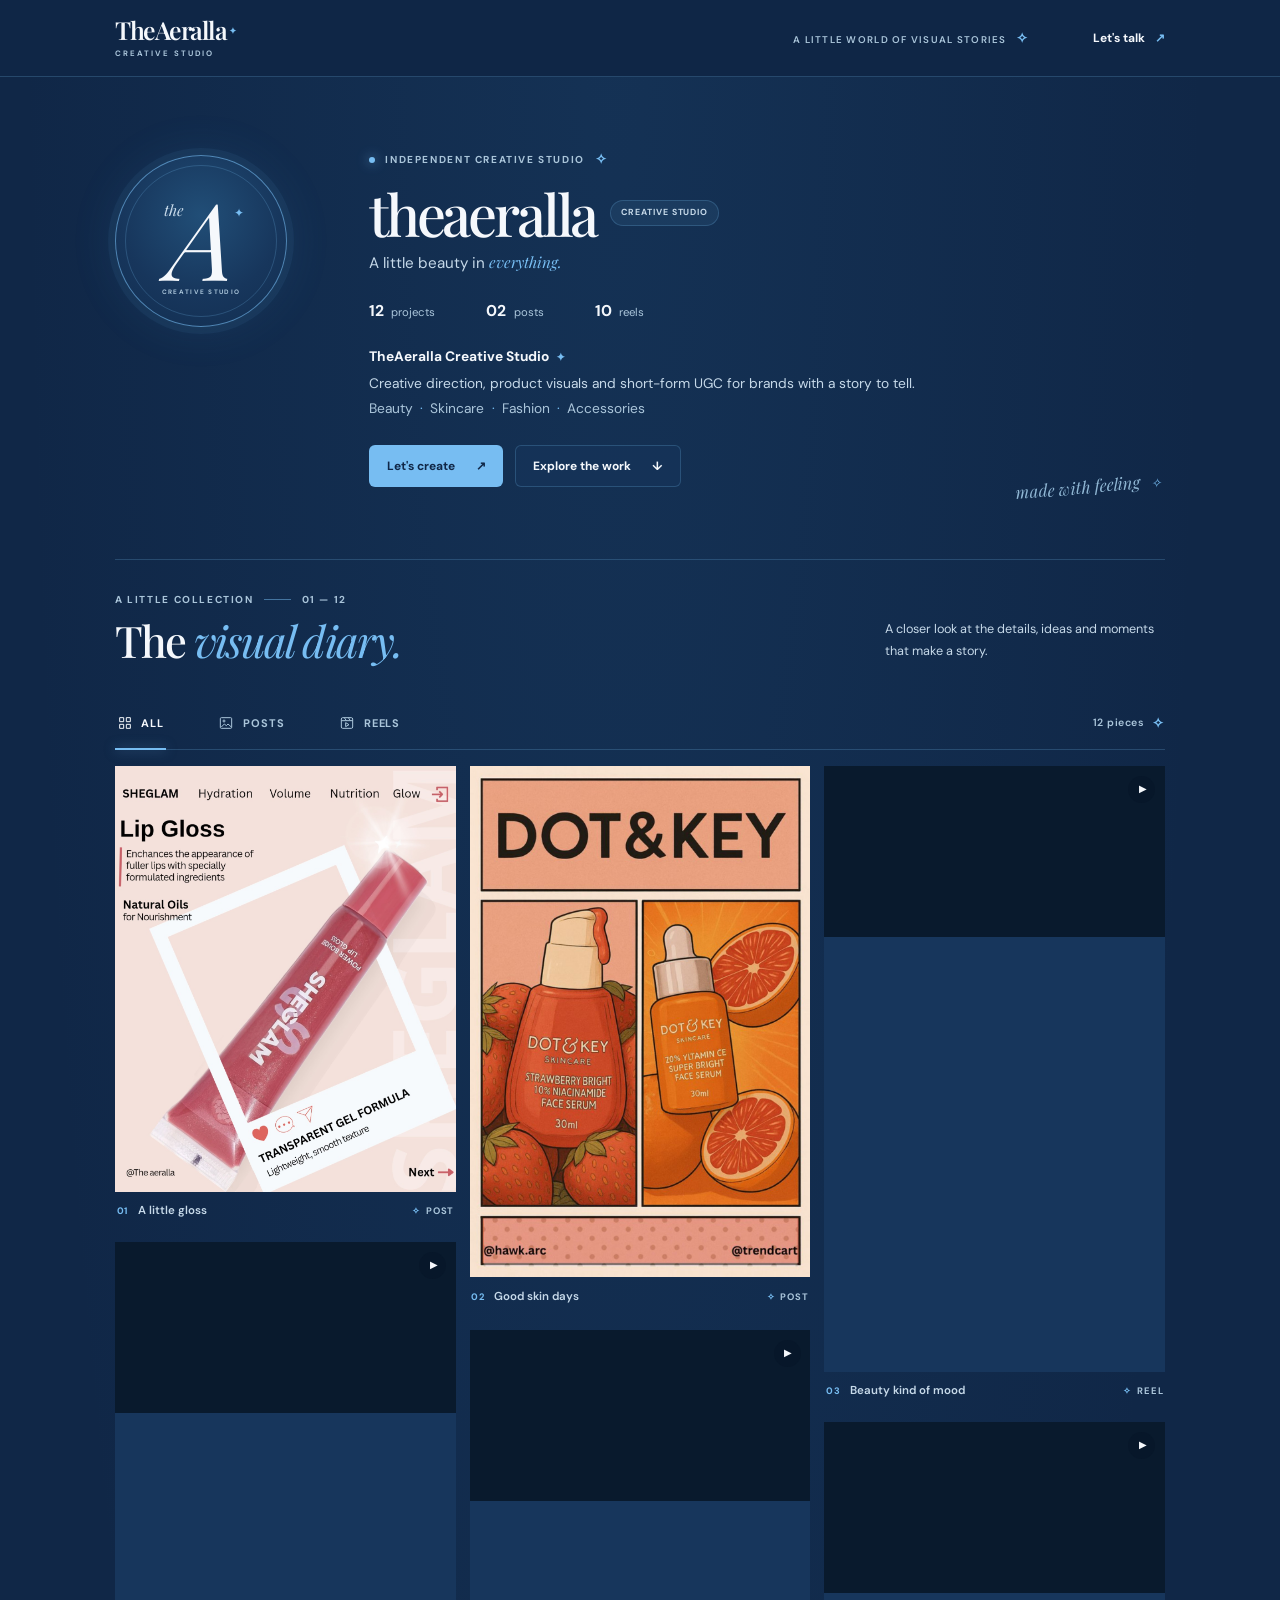
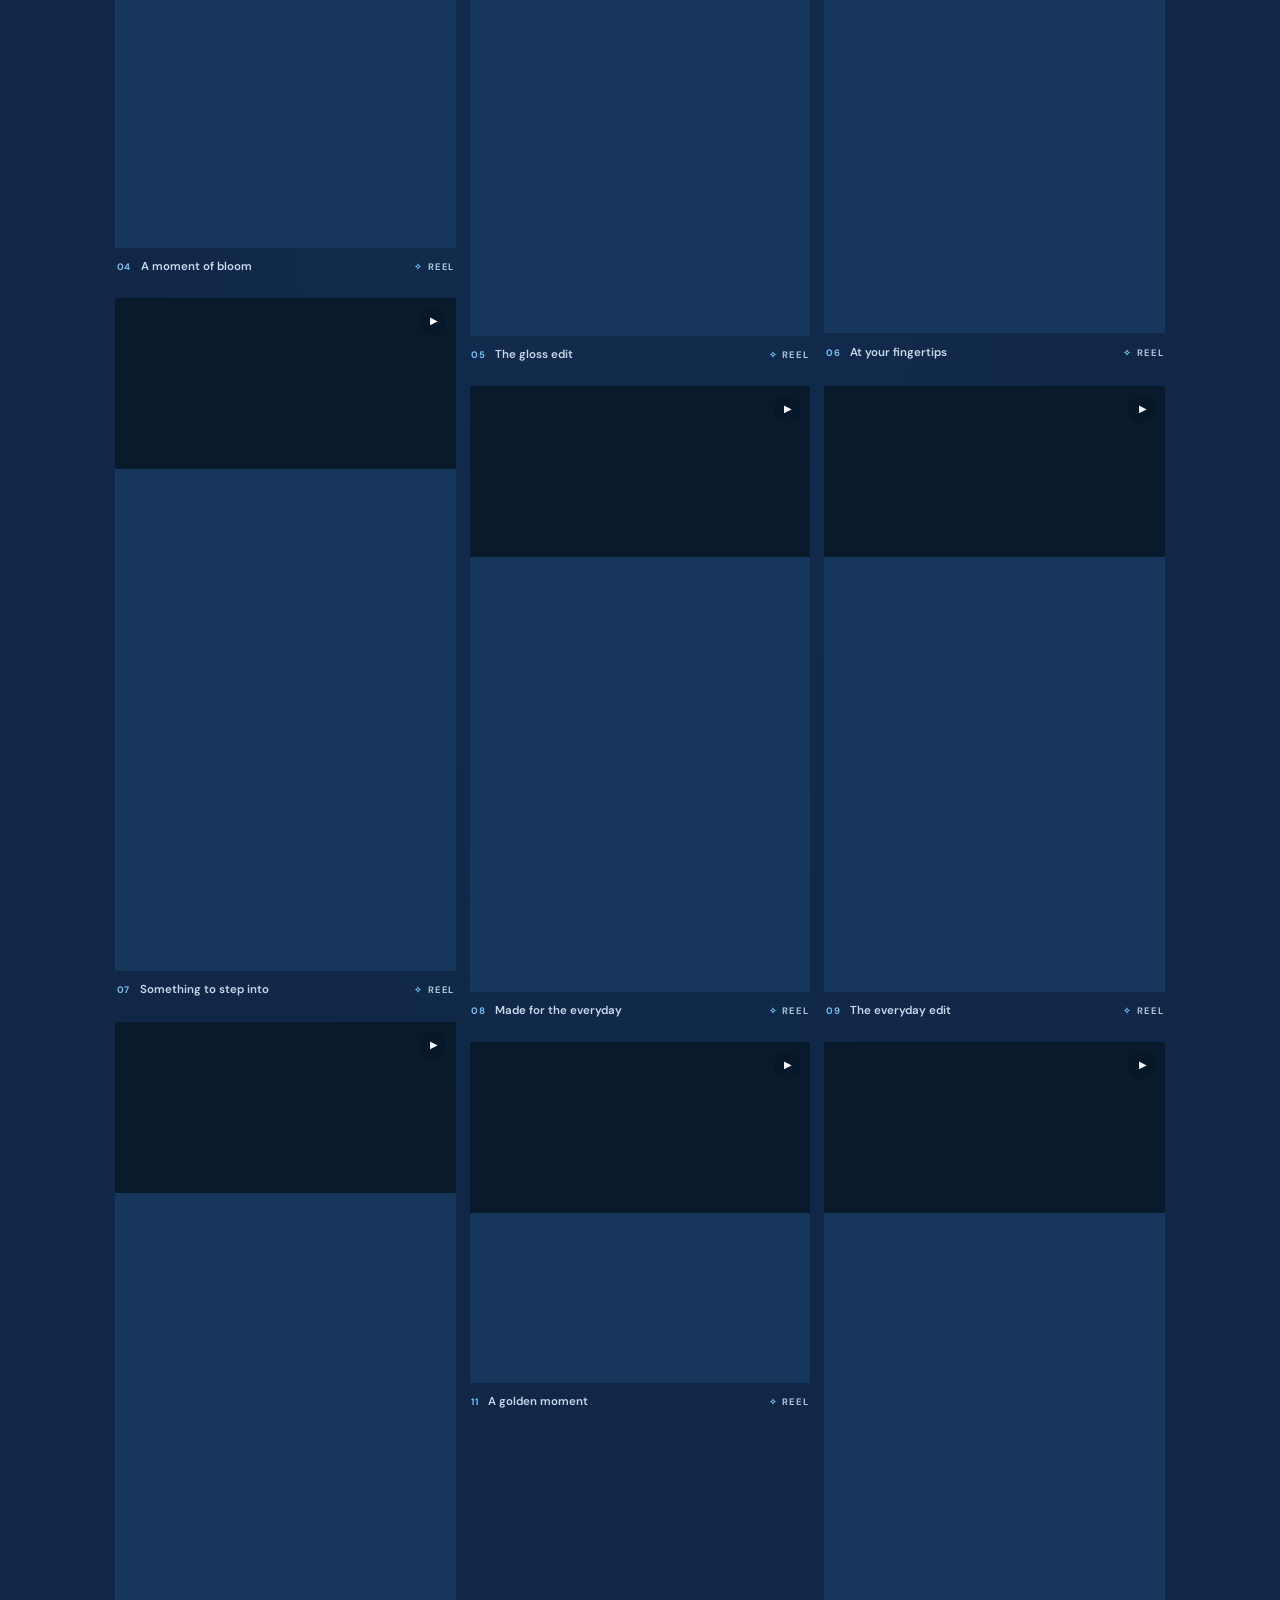
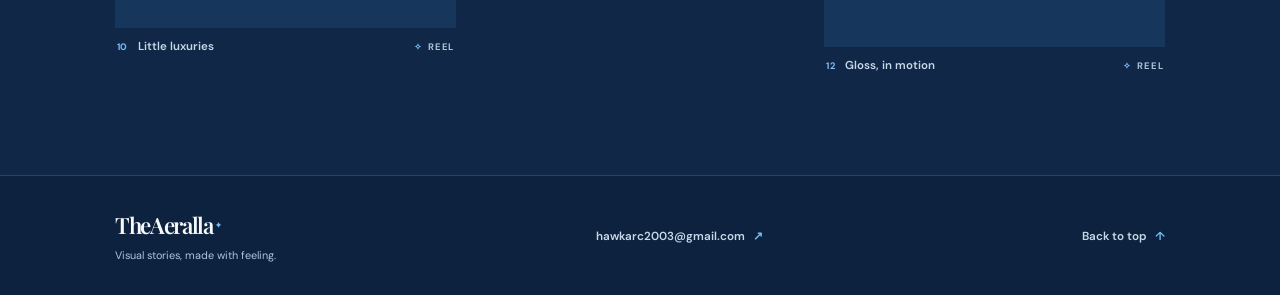
==== commit ed78b5ac: "Redesign portfolio as dark Instagram-style gallery Co-authored-by: arena-agent <297053741+arena-agen" ====
--- a/index.html
+++ b/index.html
@@ -3,262 +3,234 @@
 <head>
   <meta charset="utf-8">
   <meta name="viewport" content="width=device-width, initial-scale=1">
-  <meta name="theme-color" content="#f8f5f0">
+  <meta name="theme-color" content="#102747">
   <meta name="description" content="TheAeralla is a creative studio making thoughtful product visuals, beauty stories and short-form content for brands with a story to tell.">
-  <title>TheAeralla Creative Studio — A little beauty in everything</title>
+  <title>TheAeralla Creative Studio — Visual stories, made with feeling</title>
   <link rel="icon" href="favicon.svg" type="image/svg+xml">
   <link rel="preload" href="assets/fonts/playfair-display-latin-wght-normal.woff2" as="font" type="font/woff2" crossorigin>
   <link rel="preload" href="assets/fonts/dm-sans-latin-wght-normal.woff2" as="font" type="font/woff2" crossorigin>
   <link rel="stylesheet" href="styles.css">
   <script src="script.js" defer></script>
 </head>
-<body>
+<body id="top">
   <a class="skip-link" href="#main">Skip to content</a>
 
-  <div class="topline" aria-hidden="true">
-    <div class="container topline__inner">
-      <span>Independent creative studio</span>
-      <span>Beauty, fashion &amp; everyday magic <span class="topline__star">✳</span></span>
-    </div>
-  </div>
-
-  <header class="site-header" id="top">
-    <div class="container header-inner">
-      <a class="brand" href="#top" aria-label="TheAeralla Creative Studio, back to top">
-        <span class="brand__name">TheAeralla<span class="brand__star" aria-hidden="true">✳</span></span>
-        <span class="brand__sub">Creative studio</span>
+  <header class="site-header">
+    <div class="shell site-header__inner">
+      <a class="wordmark" href="#top" aria-label="TheAeralla Creative Studio, back to top">
+        <span class="wordmark__name">TheAeralla<span aria-hidden="true">✦</span></span>
+        <span class="wordmark__subtitle">Creative studio</span>
       </a>
-
-      <button class="menu-toggle" type="button" aria-expanded="false" aria-controls="primary-navigation" aria-label="Open navigation menu">
-        <span></span><span></span>
-      </button>
-      <nav class="navigation" id="primary-navigation" aria-label="Main navigation">
-        <a href="#work">Work</a>
-        <a href="#services">Services</a>
-        <a href="#about">About</a>
-        <a href="#contact" class="navigation__contact">Let's create <span aria-hidden="true">↗</span></a>
-      </nav>
+      <div class="site-header__right">
+        <span class="site-header__note">A little world of visual stories <span aria-hidden="true">✧</span></span>
+        <a class="header-link" href="mailto:hawkarc2003@gmail.com?subject=Creative%20project%20inquiry%20%E2%80%94%20TheAeralla">Let's talk <span aria-hidden="true">↗</span></a>
+      </div>
     </div>
   </header>
 
-  <main id="main">
-    <section class="hero" aria-labelledby="hero-heading">
-      <div class="container hero__inner">
-        <div class="hero__copy">
-          <p class="eyebrow hero__eyebrow"><span class="eyebrow__dot"></span> A little world of creative ideas</p>
-          <h1 id="hero-heading">A little beauty<br>in <em>everything.</em></h1>
-          <p class="hero__intro">Thoughtful visuals, creative concepts and content for brands with a story to tell.</p>
-          <div class="hero__actions">
-            <a class="button button--dark" href="#work">Explore the work <span aria-hidden="true">↗</span></a>
-            <a class="text-link" href="#about">A note from the studio <span aria-hidden="true">↓</span></a>
+  <main id="main" class="shell">
+    <section class="profile" aria-labelledby="profile-name">
+      <div class="profile__avatar" aria-hidden="true">
+        <div class="avatar-mark">
+          <span class="avatar-mark__the">the</span>
+          <span class="avatar-mark__letter">A</span>
+          <span class="avatar-mark__star">✦</span>
+          <span class="avatar-mark__caption">creative studio</span>
+        </div>
+      </div>
+
+      <div class="profile__content">
+        <div class="profile__top">
+          <p class="eyebrow"><span class="eyebrow__dot" aria-hidden="true"></span> Independent creative studio <span class="eyebrow__spark" aria-hidden="true">✧</span></p>
+          <div class="profile__name-row">
+            <h1 id="profile-name">theaeralla</h1>
+            <span class="profile__badge">Creative studio</span>
           </div>
-          <div class="hero__footnote" aria-hidden="true"><span></span> Made to be seen, saved &amp; remembered</div>
-        </div>
-
-        <figure class="hero__figure">
-          <div class="hero__art">
-            <div class="hero__seal" aria-hidden="true"><span>Made<br>with<br>feeling</span><b>✳</b></div>
-            <img src="assets/media/file_00000000311c8211bea4f023861b57ba.png" width="1229" height="1536" alt="Sheglam lip gloss creative visual in soft pink" fetchpriority="high">
-          </div>
-          <figcaption class="hero__caption"><span>Selected work / 01</span><span>Beauty visual <span aria-hidden="true">↗</span></span></figcaption>
-        </figure>
-      </div>
+          <p class="profile__line">A little beauty in <em>everything.</em></p>
+        </div>
+
+        <div class="profile__stats" role="group" aria-label="Portfolio at a glance">
+          <p><strong>12</strong><span>projects</span></p>
+          <p><strong>02</strong><span>posts</span></p>
+          <p><strong>10</strong><span>reels</span></p>
+        </div>
+
+        <div class="profile__bio">
+          <p class="profile__studio">TheAeralla Creative Studio <span aria-hidden="true">✦</span></p>
+          <p>Creative direction, product visuals and short-form UGC for brands with a story to tell.</p>
+          <p class="profile__disciplines">Beauty <span>·</span> Skincare <span>·</span> Fashion <span>·</span> Accessories</p>
+        </div>
+
+        <div class="profile__actions">
+          <a class="button button--primary" href="mailto:hawkarc2003@gmail.com?subject=Creative%20project%20inquiry%20%E2%80%94%20TheAeralla">Let's create <span aria-hidden="true">↗</span></a>
+          <a class="button button--quiet" href="#work">Explore the work <span aria-hidden="true">↓</span></a>
+        </div>
+      </div>
+      <span class="profile__signature" aria-hidden="true">made with feeling <span>✧</span></span>
     </section>
 
-    <div class="discipline-strip" role="group" aria-label="Creative disciplines">
-      <div class="container discipline-strip__inner">
-        <span>Creative direction</span><i aria-hidden="true">✳</i>
-        <span>Product visuals</span><i aria-hidden="true">✳</i>
-        <span>UGC &amp; motion</span><i aria-hidden="true">✳</i>
-        <span>Made with intention</span>
-      </div>
-    </div>
-
-    <section class="work-section section-space" id="work" aria-labelledby="work-heading">
-      <div class="container">
-        <div class="section-intro" data-reveal>
-          <div>
-            <p class="eyebrow">The portfolio <span class="eyebrow__line"></span> 01 — 12</p>
-            <h2 id="work-heading">A little world of<br><em>visual stories.</em></h2>
-          </div>
-          <p class="section-intro__copy">From the everyday to the extraordinary, these are thoughtful ideas made to catch the eye and stay a little longer.</p>
-        </div>
-
-        <section class="chapter beauty-chapter" aria-labelledby="beauty-heading">
-          <div class="chapter-heading" data-reveal>
-            <div><p class="eyebrow">01 / The beauty edit</p><h3 id="beauty-heading">Beauty is in the details.</h3></div>
-            <p>Beauty, skincare and the little rituals that make a story feel special.</p>
-          </div>
-
-          <div class="beauty-grid">
-            <figure class="piece" data-reveal>
-              <img src="assets/media/file_00000000b4e4821185a0f62eccb2d9fc.jpg" width="1024" height="1536" alt="Dot & Key skincare serum visual with strawberry and orange illustrations" loading="lazy">
-              <figcaption class="piece__caption"><span class="piece__index">02</span><span><strong>Good things for your skin</strong><small>Skincare / Visual concept</small></span><span class="piece__type">Still</span></figcaption>
-            </figure>
-
-            <figure class="piece piece--offset" data-reveal>
-              <video controls playsinline preload="none" width="1080" height="1920" aria-label="Play the beauty mood video">
-                <source src="assets/media/lv_0_20261120224711(2).mp4" type="video/mp4">
-                Your browser does not support embedded video.
-              </video>
-              <figcaption class="piece__caption"><span class="piece__index">03</span><span><strong>A beauty kind of mood</strong><small>Makeup / Creative edit</small></span><span class="piece__type">Video</span></figcaption>
-            </figure>
-
-            <figure class="piece piece--offset-small" data-reveal>
-              <video controls playsinline preload="none" width="720" height="1280" aria-label="Play the fragrance story video">
-                <source src="assets/media/lv_7562388486536367413_20261114134054(3).mp4" type="video/mp4">
-                Your browser does not support embedded video.
-              </video>
-              <figcaption class="piece__caption"><span class="piece__index">04</span><span><strong>A moment of bloom</strong><small>Fragrance / Product story</small></span><span class="piece__type">Video</span></figcaption>
-            </figure>
-
-            <div class="grid-note" data-reveal>
-              <span class="grid-note__star" aria-hidden="true">✳</span>
-              <p>Soft details.<br><em>Strong stories.</em></p>
-              <span>For the little things worth noticing.</span>
-            </div>
-
-            <figure class="piece" data-reveal>
-              <video controls playsinline preload="none" width="720" height="1280" aria-label="Play the lip gloss product video">
-                <source src="assets/media/lv_7610453473481493813_20261114134247(3).mp4" type="video/mp4">
-                Your browser does not support embedded video.
-              </video>
-              <figcaption class="piece__caption"><span class="piece__index">05</span><span><strong>A little gloss goes a long way</strong><small>Beauty / Product details</small></span><span class="piece__type">Video</span></figcaption>
-            </figure>
-
-            <figure class="piece piece--offset-small" data-reveal>
-              <video controls playsinline preload="none" width="1000" height="1500" aria-label="Play the nail art mood-board video">
-                <source src="assets/media/VID_20251206_001457_902.mp4" type="video/mp4">
-                Your browser does not support embedded video.
-              </video>
-              <figcaption class="piece__caption"><span class="piece__index">06</span><span><strong>Details at your fingertips</strong><small>Nail art / Mood board</small></span><span class="piece__type">Video</span></figcaption>
-            </figure>
-          </div>
-        </section>
-      </div>
-    </section>
-
-    <section class="fashion-section section-space" aria-labelledby="fashion-heading">
-      <div class="container">
-        <div class="chapter-heading chapter-heading--fashion" data-reveal>
-          <div><p class="eyebrow">02 / The style edit</p><h2 id="fashion-heading">A feeling called <em>style.</em></h2></div>
-          <p>For the pieces, details and everyday objects that deserve their own moment.</p>
-        </div>
-
-        <div class="fashion-grid">
-          <figure class="piece" data-reveal>
-            <video controls playsinline preload="none" width="1024" height="2020" aria-label="Play the fashion and shoes video">
-              <source src="assets/media/ugc-video-01(3).mp4" type="video/mp4">
-              Your browser does not support embedded video.
-            </video>
-            <figcaption class="piece__caption"><span class="piece__index">07</span><span><strong>Something to step into</strong><small>Fashion / Visual edit</small></span><span class="piece__type">Video</span></figcaption>
-          </figure>
-
-          <figure class="piece piece--fashion-offset" data-reveal>
-            <video controls playsinline preload="none" width="720" height="1280" aria-label="Play the sneaker campaign video">
-              <source src="assets/media/lv_7627484597755989269_20261113153930(5).mp4" type="video/mp4">
-              Your browser does not support embedded video.
-            </video>
-            <figcaption class="piece__caption"><span class="piece__index">08</span><span><strong>Made for the everyday</strong><small>Footwear / Creative campaign</small></span><span class="piece__type">Video</span></figcaption>
-          </figure>
-
-          <figure class="piece" data-reveal>
-            <video controls playsinline preload="none" width="720" height="1280" aria-label="Play the outfit inspiration video">
-              <source src="assets/media/reset_metadata_lv_7654793459022302484_20261117145706(3).mp4" type="video/mp4">
-              Your browser does not support embedded video.
-            </video>
-            <figcaption class="piece__caption"><span class="piece__index">09</span><span><strong>The everyday edit</strong><small>Fashion / Outfit inspiration</small></span><span class="piece__type">Video</span></figcaption>
-          </figure>
-
-          <figure class="piece piece--fashion-offset" data-reveal>
-            <video controls playsinline preload="none" width="720" height="1280" aria-label="Play the jewellery visual video">
-              <source src="assets/media/peaceful-notes.mp4" type="video/mp4">
-              Your browser does not support embedded video.
-            </video>
-            <figcaption class="piece__caption"><span class="piece__index">10</span><span><strong>Little luxuries</strong><small>Jewellery / Product visual</small></span><span class="piece__type">Video</span></figcaption>
-          </figure>
-        </div>
-        <p class="chapter-signoff" aria-hidden="true">The details make the story <span>✳</span></p>
-      </div>
-    </section>
-
-    <section class="motion-section section-space" id="motion" aria-labelledby="motion-heading">
-      <div class="container motion-layout">
-        <div class="motion-copy" data-reveal>
-          <p class="eyebrow">03 / Made to move</p>
-          <h2 id="motion-heading">Stories in<br><em>motion.</em></h2>
-          <p>From product-first UGC to playful visual edits, a little movement can make a lasting impression.</p>
-          <p class="motion-copy__note"><span aria-hidden="true">↗</span> Press play to see the stories unfold.</p>
-        </div>
-        <figure class="piece motion-piece motion-piece--square" data-reveal>
-          <video controls playsinline preload="none" width="1080" height="1080" aria-label="Play the jewellery UGC video">
-            <source src="assets/media/lv-ugc(2).mp4" type="video/mp4">
-            Your browser does not support embedded video.
-          </video>
-          <figcaption class="piece__caption"><span class="piece__index">11</span><span><strong>A little golden moment</strong><small>Jewellery / Product-first UGC</small></span><span class="piece__type">Video</span></figcaption>
-        </figure>
-        <figure class="piece motion-piece" data-reveal>
-          <video controls playsinline preload="none" width="720" height="1278" aria-label="Play the lip gloss visual motion video">
-            <source src="assets/media/lv_7647135303001476353_20261113154345(4).mp4" type="video/mp4">
-            Your browser does not support embedded video.
-          </video>
-          <figcaption class="piece__caption"><span class="piece__index">12</span><span><strong>Gloss, in motion</strong><small>Beauty / Creative edit</small></span><span class="piece__type">Video</span></figcaption>
-        </figure>
-      </div>
-    </section>
-
-    <section class="services-section section-space" id="services" aria-labelledby="services-heading">
-      <div class="container services-layout">
-        <div class="services-intro" data-reveal>
-          <p class="eyebrow">The ways we can work together</p>
-          <h2 id="services-heading">A little creative<br><em>magic, made for you.</em></h2>
-          <p>Thoughtful ideas, brought to life in the details. Here's where we can begin.</p>
-          <a class="text-link text-link--large" href="#contact">Have a project in mind? <span aria-hidden="true">↗</span></a>
-        </div>
-        <div class="service-list">
-          <article class="service" data-reveal><span class="service__number">01</span><div><h3>Creative direction</h3><p>Visual concepts, mood boards and campaign ideas with a point of view.</p></div><span class="service__mark" aria-hidden="true">↗</span></article>
-          <article class="service" data-reveal><span class="service__number">02</span><div><h3>Product visuals</h3><p>Considered content that lets your products and their details shine.</p></div><span class="service__mark" aria-hidden="true">↗</span></article>
-          <article class="service" data-reveal><span class="service__number">03</span><div><h3>UGC &amp; short-form video</h3><p>Product-focused, faceless content and visual stories made to move.</p></div><span class="service__mark" aria-hidden="true">↗</span></article>
-          <article class="service" data-reveal><span class="service__number">04</span><div><h3>Pinterest &amp; digital</h3><p>Save-worthy pins, visual design and simple, polished web experiences.</p></div><span class="service__mark" aria-hidden="true">↗</span></article>
-        </div>
-      </div>
-    </section>
-
-    <section class="about-section section-space" id="about" aria-labelledby="about-heading">
-      <div class="container about-layout">
-        <div class="about-quote" data-reveal>
-          <span class="about-quote__star" aria-hidden="true">✳</span>
-          <p>For the love<br>of <em>little details.</em></p>
-          <span class="about-quote__signature">TheAeralla creative studio</span>
-        </div>
-        <div class="about-copy" data-reveal>
-          <p class="eyebrow">A note from the studio</p>
-          <h2 id="about-heading">Thoughtfully<br><em>created.</em></h2>
-          <p>TheAeralla is a creative studio built around a love of visual storytelling and the joy of making everyday things feel special.</p>
-          <p>Across beauty, fashion and lifestyle, every idea starts with intention and ends with the little details that make it feel like you.</p>
-          <a class="text-link text-link--large" href="#contact">Let's make something lovely <span aria-hidden="true">↗</span></a>
-        </div>
-      </div>
-    </section>
-
-    <section class="contact-section" id="contact" aria-labelledby="contact-heading">
-      <div class="container contact-inner" data-reveal>
-        <p class="eyebrow">Have a little idea? <span class="eyebrow__line"></span> Let's talk</p>
-        <h2 id="contact-heading">Let's make something<br><em>beautiful together.</em></h2>
-        <p>For projects, collaborations or just to say hello — the inbox is open.</p>
-        <a class="contact-email" href="mailto:hawkarc2003@gmail.com?subject=Creative%20project%20inquiry%20%E2%80%94%20TheAeralla">hawkarc2003@gmail.com <span aria-hidden="true">↗</span></a>
-        <span class="contact-spark" aria-hidden="true">✳</span>
+    <section class="work" id="work" aria-labelledby="work-heading">
+      <div class="work__heading" data-reveal>
+        <div>
+          <p class="eyebrow">A little collection <span class="eyebrow__line" aria-hidden="true"></span> 01 — 12</p>
+          <h2 id="work-heading">The <em>visual diary.</em></h2>
+        </div>
+        <p class="work__intro">A closer look at the details, ideas and moments that make a story.</p>
+      </div>
+
+      <div class="gallery-bar">
+        <div class="gallery-tabs" role="tablist" aria-label="Filter portfolio">
+          <button class="gallery-tab" type="button" role="tab" id="tab-all" aria-controls="gallery-panel" aria-selected="true" tabindex="0" data-filter="all">
+            <svg viewBox="0 0 24 24" fill="none" stroke="currentColor" stroke-width="1.5" aria-hidden="true"><path d="M4 4h6v6H4zM14 4h6v6h-6zM4 14h6v6H4zM14 14h6v6h-6z"/></svg>
+            <span>All</span>
+          </button>
+          <button class="gallery-tab" type="button" role="tab" id="tab-posts" aria-controls="gallery-panel" aria-selected="false" tabindex="-1" data-filter="post">
+            <svg viewBox="0 0 24 24" fill="none" stroke="currentColor" stroke-width="1.5" aria-hidden="true"><rect x="3.5" y="4" width="17" height="16" rx="1.5"/><circle cx="9" cy="9" r="1.5"/><path d="m5 18 4.5-4.5 3 2.5 2.5-2.5L20 18"/></svg>
+            <span>Posts</span>
+          </button>
+          <button class="gallery-tab" type="button" role="tab" id="tab-reels" aria-controls="gallery-panel" aria-selected="false" tabindex="-1" data-filter="reel">
+            <svg viewBox="0 0 24 24" fill="none" stroke="currentColor" stroke-width="1.5" aria-hidden="true"><rect x="3.5" y="4" width="17" height="16" rx="2"/><path d="M3.5 8.5h17M8 4l3 4.5M14 4l3 4.5M10 11.5l5 3-5 3z"/></svg>
+            <span>Reels</span>
+          </button>
+        </div>
+        <p class="gallery-count" id="filter-status" aria-live="polite">12 pieces <span aria-hidden="true">✧</span></p>
+      </div>
+
+      <noscript><p class="no-script-note">Filters and the enlarged viewer need JavaScript. You can still play each video below.</p></noscript>
+      <div id="gallery-panel" role="tabpanel" aria-labelledby="tab-all" tabindex="0">
+        <div class="media-grid" id="media-grid">
+          <figure class="tile" data-kind="post" data-index="01" data-title="A little gloss" data-detail="Beauty / Visual concept" data-reveal>
+            <div class="tile__media" style="--ratio: 1229 / 1536">
+              <img src="assets/media/file_00000000311c8211bea4f023861b57ba.png" width="1229" height="1536" alt="SHEGLAM lip gloss creative visual in soft pink" fetchpriority="high">
+              <button class="tile__open" type="button" aria-label="Open A little gloss post" aria-haspopup="dialog"></button>
+            </div>
+            <figcaption class="tile__caption"><span class="tile__number">01</span><span class="tile__title">A little gloss</span><span class="tile__kind">Post</span></figcaption>
+          </figure>
+
+          <figure class="tile" data-kind="post" data-index="02" data-title="Good skin days" data-detail="Skincare / Visual concept" data-reveal>
+            <div class="tile__media" style="--ratio: 1024 / 1536">
+              <img src="assets/media/file_00000000b4e4821185a0f62eccb2d9fc.jpg" width="1024" height="1536" alt="Dot &amp; Key skincare serum visual with strawberry and orange illustrations" loading="lazy">
+              <button class="tile__open" type="button" aria-label="Open Good skin days post" aria-haspopup="dialog"></button>
+            </div>
+            <figcaption class="tile__caption"><span class="tile__number">02</span><span class="tile__title">Good skin days</span><span class="tile__kind">Post</span></figcaption>
+          </figure>
+
+          <figure class="tile" data-kind="reel" data-index="03" data-title="A beauty kind of mood" data-detail="Makeup / Creative edit" data-reveal>
+            <div class="tile__media" style="--ratio: 1080 / 1920">
+              <video controls muted playsinline preload="none" width="1080" height="1920" aria-label="Beauty mood video"><source src="assets/media/lv_0_20261120224711(2).mp4" type="video/mp4">Your browser does not support embedded video.</video>
+              <button class="tile__open" type="button" aria-label="Open A beauty kind of mood reel" aria-haspopup="dialog"></button>
+            </div>
+            <figcaption class="tile__caption"><span class="tile__number">03</span><span class="tile__title">Beauty kind of mood</span><span class="tile__kind">Reel</span></figcaption>
+          </figure>
+
+          <figure class="tile" data-kind="reel" data-index="04" data-title="A moment of bloom" data-detail="Fragrance / Product story" data-reveal>
+            <div class="tile__media" style="--ratio: 720 / 1280">
+              <video controls muted playsinline preload="none" width="720" height="1280" aria-label="Fragrance story video"><source src="assets/media/lv_7562388486536367413_20261114134054(3).mp4" type="video/mp4">Your browser does not support embedded video.</video>
+              <button class="tile__open" type="button" aria-label="Open A moment of bloom reel" aria-haspopup="dialog"></button>
+            </div>
+            <figcaption class="tile__caption"><span class="tile__number">04</span><span class="tile__title">A moment of bloom</span><span class="tile__kind">Reel</span></figcaption>
+          </figure>
+
+          <figure class="tile" data-kind="reel" data-index="05" data-title="The gloss edit" data-detail="Beauty / Product details" data-reveal>
+            <div class="tile__media" style="--ratio: 720 / 1280">
+              <video controls muted playsinline preload="none" width="720" height="1280" aria-label="Lip colour product video"><source src="assets/media/lv_7610453473481493813_20261114134247(3).mp4" type="video/mp4">Your browser does not support embedded video.</video>
+              <button class="tile__open" type="button" aria-label="Open The gloss edit reel" aria-haspopup="dialog"></button>
+            </div>
+            <figcaption class="tile__caption"><span class="tile__number">05</span><span class="tile__title">The gloss edit</span><span class="tile__kind">Reel</span></figcaption>
+          </figure>
+
+          <figure class="tile" data-kind="reel" data-index="06" data-title="At your fingertips" data-detail="Nail art / Mood board" data-reveal>
+            <div class="tile__media" style="--ratio: 1000 / 1500">
+              <video controls muted playsinline preload="none" width="1000" height="1500" data-preview-time="2.5" aria-label="Nail art mood-board video"><source src="assets/media/VID_20251206_001457_902.mp4" type="video/mp4">Your browser does not support embedded video.</video>
+              <button class="tile__open" type="button" aria-label="Open At your fingertips reel" aria-haspopup="dialog"></button>
+            </div>
+            <figcaption class="tile__caption"><span class="tile__number">06</span><span class="tile__title">At your fingertips</span><span class="tile__kind">Reel</span></figcaption>
+          </figure>
+
+          <figure class="tile" data-kind="reel" data-index="07" data-title="Something to step into" data-detail="Fashion / Visual edit" data-reveal>
+            <div class="tile__media" style="--ratio: 1024 / 2020">
+              <video controls muted playsinline preload="none" width="1024" height="2020" aria-label="Fashion and shoes video"><source src="assets/media/ugc-video-01(3).mp4" type="video/mp4">Your browser does not support embedded video.</video>
+              <button class="tile__open" type="button" aria-label="Open Something to step into reel" aria-haspopup="dialog"></button>
+            </div>
+            <figcaption class="tile__caption"><span class="tile__number">07</span><span class="tile__title">Something to step into</span><span class="tile__kind">Reel</span></figcaption>
+          </figure>
+
+          <figure class="tile" data-kind="reel" data-index="08" data-title="Made for the everyday" data-detail="Footwear / Creative campaign" data-reveal>
+            <div class="tile__media" style="--ratio: 720 / 1280">
+              <video controls muted playsinline preload="none" width="720" height="1280" data-preview-time="8.8" aria-label="Sneaker campaign video"><source src="assets/media/lv_7627484597755989269_20261113153930(5).mp4" type="video/mp4">Your browser does not support embedded video.</video>
+              <button class="tile__open" type="button" aria-label="Open Made for the everyday reel" aria-haspopup="dialog"></button>
+            </div>
+            <figcaption class="tile__caption"><span class="tile__number">08</span><span class="tile__title">Made for the everyday</span><span class="tile__kind">Reel</span></figcaption>
+          </figure>
+
+          <figure class="tile" data-kind="reel" data-index="09" data-title="The everyday edit" data-detail="Fashion / Outfit inspiration" data-reveal>
+            <div class="tile__media" style="--ratio: 720 / 1280">
+              <video controls muted playsinline preload="none" width="720" height="1280" data-preview-time="6" aria-label="Outfit inspiration video"><source src="assets/media/reset_metadata_lv_7654793459022302484_20261117145706(3).mp4" type="video/mp4">Your browser does not support embedded video.</video>
+              <button class="tile__open" type="button" aria-label="Open The everyday edit reel" aria-haspopup="dialog"></button>
+            </div>
+            <figcaption class="tile__caption"><span class="tile__number">09</span><span class="tile__title">The everyday edit</span><span class="tile__kind">Reel</span></figcaption>
+          </figure>
+
+          <figure class="tile" data-kind="reel" data-index="10" data-title="Little luxuries" data-detail="Jewellery / Product visual" data-reveal>
+            <div class="tile__media" style="--ratio: 720 / 1280">
+              <video controls muted playsinline preload="none" width="720" height="1280" aria-label="Jewellery visual video"><source src="assets/media/peaceful-notes.mp4" type="video/mp4">Your browser does not support embedded video.</video>
+              <button class="tile__open" type="button" aria-label="Open Little luxuries reel" aria-haspopup="dialog"></button>
+            </div>
+            <figcaption class="tile__caption"><span class="tile__number">10</span><span class="tile__title">Little luxuries</span><span class="tile__kind">Reel</span></figcaption>
+          </figure>
+
+          <figure class="tile" data-kind="reel" data-index="11" data-title="A little golden moment" data-detail="Jewellery / Product-first UGC" data-reveal>
+            <div class="tile__media" style="--ratio: 1080 / 1080">
+              <video controls muted playsinline preload="none" width="1080" height="1080" aria-label="Jewellery UGC video"><source src="assets/media/lv-ugc(2).mp4" type="video/mp4">Your browser does not support embedded video.</video>
+              <button class="tile__open" type="button" aria-label="Open A little golden moment reel" aria-haspopup="dialog"></button>
+            </div>
+            <figcaption class="tile__caption"><span class="tile__number">11</span><span class="tile__title">A golden moment</span><span class="tile__kind">Reel</span></figcaption>
+          </figure>
+
+          <figure class="tile" data-kind="reel" data-index="12" data-title="Gloss, in motion" data-detail="Beauty / Creative edit" data-reveal>
+            <div class="tile__media" style="--ratio: 720 / 1278">
+              <video controls muted playsinline preload="none" width="720" height="1278" aria-label="Lip gloss visual motion video"><source src="assets/media/lv_7647135303001476353_20261113154345(4).mp4" type="video/mp4">Your browser does not support embedded video.</video>
+              <button class="tile__open" type="button" aria-label="Open Gloss, in motion reel" aria-haspopup="dialog"></button>
+            </div>
+            <figcaption class="tile__caption"><span class="tile__number">12</span><span class="tile__title">Gloss, in motion</span><span class="tile__kind">Reel</span></figcaption>
+          </figure>
+        </div>
       </div>
     </section>
   </main>
 
   <footer class="site-footer">
-    <div class="container footer-inner">
-      <a class="brand brand--footer" href="#top" aria-label="TheAeralla Creative Studio, back to top"><span class="brand__name">TheAeralla<span class="brand__star" aria-hidden="true">✳</span></span><span class="brand__sub">Creative studio</span></a>
-      <p>Thoughtfully made, with a little love.</p>
-      <div class="footer-links"><a href="#work">Work</a><a href="#contact">Contact</a><a href="#top">Back to top ↑</a></div>
+    <div class="shell site-footer__inner">
+      <div><span class="footer-signature">TheAeralla<span aria-hidden="true">✦</span></span><p>Visual stories, made with feeling.</p></div>
+      <a href="mailto:hawkarc2003@gmail.com?subject=Creative%20project%20inquiry%20%E2%80%94%20TheAeralla">hawkarc2003@gmail.com <span aria-hidden="true">↗</span></a>
+      <a class="footer-top" href="#top">Back to top <span aria-hidden="true">↑</span></a>
     </div>
-    <div class="container footer-bottom"><span>© TheAeralla Creative Studio</span><span>Visual stories, made with intention.</span></div>
   </footer>
+
+  <dialog class="viewer" id="project-viewer" aria-labelledby="viewer-title" aria-describedby="viewer-detail">
+    <div class="viewer__panel">
+      <div class="viewer__top">
+        <span class="viewer__brand">TheAeralla<span aria-hidden="true">✦</span></span>
+        <span class="viewer__top-label">The visual diary</span>
+        <button class="viewer__close" type="button" aria-label="Close viewer"><span aria-hidden="true">×</span></button>
+      </div>
+      <div class="viewer__body">
+        <div class="viewer__visual" id="viewer-visual"></div>
+        <div class="viewer__details">
+          <p class="eyebrow viewer__eyebrow" id="viewer-index"></p>
+          <h2 id="viewer-title" aria-live="polite">Selected project</h2>
+          <p class="viewer__detail" id="viewer-detail"></p>
+          <a class="viewer__contact" href="mailto:hawkarc2003@gmail.com?subject=Creative%20project%20inquiry%20%E2%80%94%20TheAeralla">Let's make something <span aria-hidden="true">↗</span></a>
+        </div>
+      </div>
+      <div class="viewer__bottom">
+        <span id="viewer-counter" aria-live="polite"></span>
+        <div class="viewer__navigation">
+          <button type="button" class="viewer__previous" aria-label="Previous project"><span aria-hidden="true">←</span> <span class="viewer__nav-label">Previous</span></button>
+          <button type="button" class="viewer__next" aria-label="Next project"><span class="viewer__nav-label">Next</span> <span aria-hidden="true">→</span></button>
+        </div>
+      </div>
+    </div>
+  </dialog>
 </body>
 </html>
--- a/styles.css
+++ b/styles.css
@@ -23,20 +23,18 @@
 }
 
 :root {
-  color-scheme: light;
-  --paper: #f9f7f2;
-  --cream: #f4f0e9;
-  --blush: #f0e4e2;
-  --lavender: #e8e2eb;
-  --blue: #e4ebec;
-  --ink: #302b31;
-  --ink-soft: #625b62;
-  --muted: #776e76;
-  --accent: #827188;
-  --line: #d9d1d0;
+  color-scheme: dark;
+  --navy: #102747;
+  --surface: #17365c;
+  --deep: #0b1d35;
+  --sky: #77bdf2;
+  --text: #f5f8fc;
+  --soft: #c6d9e9;
+  --muted: #aac5da;
+  --line: rgba(119, 189, 242, .22);
   --serif: "Playfair Display", Georgia, serif;
   --sans: "DM Sans", Arial, sans-serif;
-  --gutter: clamp(1.25rem, 5.2vw, 5rem);
+  --gutter: clamp(1rem, 4.5vw, 3rem);
 }
 
 *,
@@ -46,17 +44,23 @@
 }
 
 html {
-  scroll-padding-top: 6rem;
+  scroll-behavior: smooth;
+  scroll-padding-top: 5.5rem;
 }
 
 body {
   margin: 0;
-  color: var(--ink);
-  background: var(--paper);
+  min-height: 100vh;
+  color: var(--text);
+  background: radial-gradient(ellipse at 48% 0%, rgba(43, 105, 157, .16), transparent 37rem), var(--navy);
   font-family: var(--sans);
   font-size: 1rem;
-  line-height: 1.6;
+  line-height: 1.55;
   -webkit-font-smoothing: antialiased;
+}
+
+body.viewer-open {
+  overflow: hidden;
 }
 
 img,
@@ -66,11 +70,10 @@
   height: auto;
 }
 
-figure,
-p,
 h1,
 h2,
-h3 {
+p,
+figure {
   margin: 0;
 }
 
@@ -83,24 +86,32 @@
   -webkit-tap-highlight-color: transparent;
 }
 
+button {
+  font: inherit;
+}
+
 :focus-visible {
-  outline: 2px solid #5d5270;
-  outline-offset: 5px;
-}
-
-.container {
-  width: min(calc(100% - (var(--gutter) * 2)), 1320px);
+  outline: 2px solid var(--sky);
+  outline-offset: 4px;
+}
+
+[hidden] {
+  display: none !important;
+}
+
+.shell {
+  width: min(calc(100% - (var(--gutter) * 2)), 1050px);
   margin-inline: auto;
 }
 
 .skip-link {
   position: fixed;
-  top: .75rem;
-  left: .75rem;
-  z-index: 999;
-  padding: .65rem 1rem;
-  color: white;
-  background: var(--ink);
+  z-index: 100;
+  top: .7rem;
+  left: .7rem;
+  padding: .65rem .9rem;
+  color: var(--deep);
+  background: var(--sky);
   transform: translateY(-180%);
 }
 
@@ -108,1195 +119,1296 @@
   transform: translateY(0);
 }
 
-.topline {
-  color: #625762;
-  background: #ede6eb;
-  font-size: .59rem;
-  font-weight: 700;
-  letter-spacing: .18em;
-  line-height: 1;
-  text-transform: uppercase;
-}
-
-.topline__inner {
-  min-height: 33px;
+.site-header {
+  position: sticky;
+  z-index: 20;
+  top: 0;
+  background: rgba(16, 39, 71, .97);
+  border-bottom: 1px solid var(--line);
+}
+
+.site-header__inner {
+  min-height: 76px;
   display: flex;
   align-items: center;
   justify-content: space-between;
-  gap: 1rem;
-}
-
-.topline__star {
-  margin-left: .4rem;
-  color: #967f94;
-  font-size: .8rem;
-}
-
-.site-header {
-  position: sticky;
-  z-index: 100;
-  top: 0;
-  background: rgba(249, 247, 242, .97);
-  transition: box-shadow .25s ease;
-}
-
-.site-header.is-scrolled {
-  box-shadow: 0 1px 0 rgba(73, 61, 72, .11);
-}
-
-.header-inner {
-  min-height: 88px;
-  display: flex;
-  align-items: center;
-  justify-content: space-between;
-  gap: 2rem;
-}
-
-.brand {
+  gap: 1.5rem;
+}
+
+.wordmark {
   display: inline-flex;
   flex-direction: column;
   align-items: flex-start;
-  flex: 0 0 auto;
-  color: var(--ink);
+  color: var(--text);
   line-height: 1;
   text-decoration: none;
 }
 
-.brand__name {
+.wordmark__name,
+.footer-signature,
+.viewer__brand {
   font-family: var(--serif);
-  font-size: 1.65rem;
   font-weight: 600;
-  letter-spacing: -.075em;
-}
-
-.brand__star {
+  letter-spacing: -.06em;
+}
+
+.wordmark__name {
+  font-size: 1.55rem;
+}
+
+.wordmark__name span,
+.footer-signature span,
+.viewer__brand span {
   position: relative;
-  top: -.72em;
+  top: -.75em;
   margin-left: .3em;
-  color: #9d8799;
+  color: var(--sky);
   font-family: var(--sans);
-  font-size: .36em;
+  font-size: .35em;
   letter-spacing: 0;
 }
 
-.brand__sub {
-  margin-top: .38rem;
-  font-size: .52rem;
+.wordmark__subtitle {
+  margin-top: .4rem;
+  color: var(--muted);
+  font-size: .49rem;
   font-weight: 700;
-  letter-spacing: .26em;
+  letter-spacing: .25em;
   text-transform: uppercase;
 }
 
-.navigation {
+.site-header__right {
   display: flex;
   align-items: center;
-  gap: clamp(1.6rem, 3.5vw, 3.6rem);
-}
-
-.navigation a {
-  font-size: .73rem;
+  gap: clamp(1.5rem, 5vw, 4rem);
+}
+
+.site-header__note {
+  color: var(--muted);
+  font-size: .61rem;
   font-weight: 600;
-  letter-spacing: .03em;
+  letter-spacing: .13em;
+  text-transform: uppercase;
+}
+
+.site-header__note span {
+  margin-left: .35rem;
+  color: var(--sky);
+  font-size: .9rem;
+}
+
+.header-link {
+  color: var(--text);
+  font-size: .75rem;
+  font-weight: 700;
   text-decoration: none;
   transition: color .2s ease;
 }
 
-.navigation a:hover,
-.footer-links a:hover {
-  color: var(--accent);
-}
-
-.navigation .navigation__contact {
+.header-link span {
+  display: inline-block;
+  margin-left: .45rem;
+  color: var(--sky);
+  transition: transform .2s ease;
+}
+
+.header-link:hover {
+  color: var(--sky);
+}
+
+.header-link:hover span {
+  transform: translate(3px, -3px);
+}
+
+.profile {
+  position: relative;
+  display: grid;
+  grid-template-columns: 190px minmax(0, 1fr);
+  align-items: start;
+  gap: clamp(2rem, 5vw, 4.5rem);
+  padding-block: clamp(3rem, 6vw, 4.5rem) clamp(3.2rem, 6vw, 4.5rem);
+  animation: page-enter .7s ease both;
+}
+
+.profile__avatar {
+  width: 172px;
+  margin-top: .4rem;
+}
+
+.avatar-mark {
+  position: relative;
+  display: grid;
+  width: 100%;
+  aspect-ratio: 1;
+  place-items: center;
+  color: var(--text);
+  background: radial-gradient(circle at 50% 35%, #214e77, #17365c 58%, #122e50);
+  border: 1px solid rgba(119, 189, 242, .6);
+  border-radius: 50%;
+  box-shadow: 0 0 0 7px rgba(119, 189, 242, .055), 0 0 48px rgba(72, 160, 224, .12);
+  animation: float-mark 6s ease-in-out infinite;
+}
+
+.avatar-mark::before {
+  position: absolute;
+  inset: 9px;
+  border: 1px solid rgba(119, 189, 242, .22);
+  border-radius: 50%;
+  content: "";
+}
+
+.avatar-mark__letter {
+  margin-top: -.09em;
+  color: var(--text);
+  font-family: var(--serif);
+  font-size: 6.7rem;
+  font-style: italic;
+  font-weight: 400;
+  line-height: 1;
+}
+
+.avatar-mark__the,
+.avatar-mark__caption,
+.avatar-mark__star {
+  position: absolute;
+}
+
+.avatar-mark__the {
+  top: 25%;
+  left: 28%;
+  color: var(--soft);
+  font-family: var(--serif);
+  font-size: .95rem;
+  font-style: italic;
+}
+
+.avatar-mark__star {
+  top: 28%;
+  right: 25%;
+  color: var(--sky);
+  font-size: .75rem;
+}
+
+.avatar-mark__caption {
+  bottom: 17%;
+  color: var(--muted);
+  font-size: .4rem;
+  font-weight: 700;
+  letter-spacing: .2em;
+  text-transform: uppercase;
+}
+
+.eyebrow {
+  display: flex;
+  align-items: center;
+  flex-wrap: wrap;
+  gap: .65rem;
+  color: var(--muted);
+  font-size: .63rem;
+  font-weight: 700;
+  letter-spacing: .16em;
+  line-height: 1.5;
+  text-transform: uppercase;
+}
+
+.eyebrow__dot {
+  width: 6px;
+  height: 6px;
+  flex: 0 0 6px;
+  background: var(--sky);
+  border-radius: 50%;
+  box-shadow: 0 0 12px rgba(119, 189, 242, .8);
+}
+
+.eyebrow__spark {
+  color: var(--sky);
+  font-size: .9rem;
+}
+
+.eyebrow__line {
+  width: 1.7rem;
+  height: 1px;
+  background: rgba(119, 189, 242, .5);
+}
+
+.profile__name-row {
+  display: flex;
+  align-items: center;
+  flex-wrap: wrap;
+  gap: .85rem;
+  margin-top: .65rem;
+}
+
+.profile h1 {
+  font-family: var(--serif);
+  font-size: clamp(2.4rem, 4.5vw, 3.65rem);
+  font-weight: 500;
+  letter-spacing: -.055em;
+  line-height: 1.12;
+}
+
+.profile__badge {
+  padding: .32rem .62rem;
+  color: var(--soft);
+  background: rgba(119, 189, 242, .08);
+  border: 1px solid var(--line);
+  border-radius: 100px;
+  font-size: .55rem;
+  font-weight: 700;
+  letter-spacing: .11em;
+  text-transform: uppercase;
+}
+
+.profile__line {
+  margin-top: .35rem;
+  color: var(--soft);
+  font-size: .95rem;
+}
+
+.profile__line em,
+.work__heading h2 em {
+  color: var(--sky);
+  font-family: var(--serif);
+  font-weight: 400;
+}
+
+.profile__stats {
+  display: flex;
+  flex-wrap: wrap;
+  gap: clamp(1.8rem, 4vw, 3.5rem);
+  margin-top: 1.45rem;
+}
+
+.profile__stats p {
+  display: flex;
+  align-items: baseline;
+  gap: .45rem;
+}
+
+.profile__stats strong {
+  font-size: .98rem;
+  font-weight: 700;
+}
+
+.profile__stats span {
+  color: var(--muted);
+  font-size: .71rem;
+}
+
+.profile__bio {
+  margin-top: 1.3rem;
+  color: var(--soft);
+  font-size: .86rem;
+  line-height: 1.8;
+}
+
+.profile__studio {
+  margin-bottom: .15rem;
+  color: var(--text);
+  font-weight: 700;
+}
+
+.profile__studio span {
+  margin-left: .25rem;
+  color: var(--sky);
+  font-size: .7rem;
+}
+
+.profile__disciplines {
+  color: var(--muted);
+}
+
+.profile__disciplines span {
+  padding-inline: .2rem;
+  color: var(--sky);
+}
+
+.profile__actions {
+  display: flex;
+  flex-wrap: wrap;
+  gap: .75rem;
+  margin-top: 1.55rem;
+}
+
+.button {
   display: inline-flex;
-  align-items: center;
-  gap: 1.15rem;
-  padding: .75rem 1.2rem;
-  border: 1px solid #b8acb5;
-  border-radius: 100px;
-  transition: background .2s ease, border-color .2s ease;
-}
-
-.navigation .navigation__contact:hover {
-  color: var(--ink);
-  background: #eee8eb;
-  border-color: #eee8eb;
-}
-
-.menu-toggle {
-  display: none;
-  width: 44px;
-  height: 44px;
-  padding: 0;
+  min-height: 42px;
   align-items: center;
   justify-content: center;
-  flex-direction: column;
-  gap: 6px;
-  color: inherit;
+  gap: 1.3rem;
+  padding: .7rem 1.05rem;
+  border: 1px solid transparent;
+  border-radius: 6px;
+  font-size: .75rem;
+  font-weight: 700;
+  line-height: 1;
+  text-decoration: none;
+  transition: transform .2s ease, background .2s ease, border-color .2s ease;
+}
+
+.button span {
+  display: inline-block;
+  transition: transform .2s ease;
+}
+
+.button:hover {
+  transform: translateY(-2px);
+}
+
+.button:hover span {
+  transform: translate(2px, -2px);
+}
+
+.button:active {
+  transform: translateY(1px);
+}
+
+.button--primary {
+  color: #102747;
+  background: var(--sky);
+}
+
+.button--primary:hover {
+  background: #a0d4f9;
+}
+
+.button--quiet {
+  color: var(--text);
+  background: rgba(23, 54, 92, .55);
+  border-color: var(--line);
+}
+
+.button--quiet:hover {
+  background: var(--surface);
+  border-color: rgba(119, 189, 242, .45);
+}
+
+.profile__signature {
+  position: absolute;
+  right: .2rem;
+  bottom: 3.8rem;
+  color: #8fb6d3;
+  font-family: var(--serif);
+  font-size: 1.05rem;
+  font-style: italic;
+  transform: rotate(-5deg);
+}
+
+.profile__signature span {
+  margin-left: .35rem;
+  color: var(--sky);
+  font-family: var(--sans);
+  font-size: .8rem;
+}
+
+.work {
+  padding-bottom: clamp(3rem, 6vw, 5rem);
+}
+
+.work__heading {
+  display: flex;
+  align-items: end;
+  justify-content: space-between;
+  gap: 2rem;
+  padding-top: 2rem;
+  border-top: 1px solid var(--line);
+}
+
+.work__heading h2 {
+  margin-top: .55rem;
+  font-family: var(--serif);
+  font-size: clamp(2rem, 3.4vw, 3.1rem);
+  font-weight: 500;
+  letter-spacing: -.045em;
+  line-height: 1.12;
+}
+
+.work__intro {
+  max-width: 17.5rem;
+  padding-bottom: .25rem;
+  color: var(--soft);
+  font-size: .79rem;
+  line-height: 1.7;
+}
+
+.gallery-bar {
+  display: flex;
+  align-items: stretch;
+  justify-content: space-between;
+  gap: 1.25rem;
+  margin-top: 2rem;
+  border-bottom: 1px solid var(--line);
+}
+
+.gallery-tabs {
+  display: none;
+  align-items: stretch;
+  gap: clamp(1.5rem, 4vw, 3.8rem);
+}
+
+.js-enabled .gallery-tabs {
+  display: flex;
+}
+
+.gallery-tab {
+  position: relative;
+  display: inline-flex;
+  min-height: 52px;
+  align-items: center;
+  justify-content: center;
+  gap: .55rem;
+  padding: 0 .1rem;
+  color: var(--muted);
   background: none;
   border: 0;
   cursor: pointer;
-}
-
-.menu-toggle span {
-  width: 23px;
-  height: 1px;
-  background: currentColor;
-  transition: transform .2s ease;
-}
-
-.menu-toggle[aria-expanded="true"] span:first-child {
-  transform: translateY(3.5px) rotate(45deg);
-}
-
-.menu-toggle[aria-expanded="true"] span:last-child {
-  transform: translateY(-3.5px) rotate(-45deg);
-}
-
-.eyebrow {
+  font-size: .69rem;
+  font-weight: 700;
+  letter-spacing: .08em;
+  text-transform: uppercase;
+  transition: color .2s ease;
+}
+
+.gallery-tab svg {
+  width: 16px;
+  height: 16px;
+}
+
+.gallery-tab::after {
+  position: absolute;
+  right: 0;
+  bottom: -1px;
+  left: 0;
+  height: 2px;
+  background: var(--sky);
+  box-shadow: 0 0 12px rgba(119, 189, 242, .5);
+  content: "";
+  transform: scaleX(0);
+  transition: transform .25s ease;
+}
+
+.gallery-tab:hover,
+.gallery-tab[aria-selected="true"] {
+  color: var(--text);
+}
+
+.gallery-tab[aria-selected="true"]::after {
+  transform: scaleX(1);
+}
+
+.gallery-count {
   display: flex;
   align-items: center;
+  gap: .5rem;
+  color: var(--muted);
+  font-size: .66rem;
+  font-weight: 600;
+  letter-spacing: .05em;
+  white-space: nowrap;
+}
+
+.gallery-count span {
+  color: var(--sky);
+  font-size: .9rem;
+}
+
+.no-script-note {
+  margin-top: 1rem;
+  color: var(--soft);
+  font-size: .8rem;
+}
+
+#gallery-panel:focus-visible {
+  outline-offset: 5px;
+}
+
+.media-grid {
+  display: grid;
+  grid-template-columns: repeat(3, minmax(0, 1fr));
+  align-items: start;
+  gap: 1.35rem .85rem;
+  margin-top: 1rem;
+  opacity: 1;
+  transform: translateY(0);
+  transition: opacity .18s ease, transform .18s ease;
+}
+
+.media-grid.is-masonry {
+  grid-auto-rows: 4px;
+  row-gap: 0;
+}
+
+.media-grid.is-switching {
+  opacity: .3;
+  pointer-events: none;
+  transform: translateY(4px);
+}
+
+.tile {
+  min-width: 0;
+  align-self: start;
+}
+
+.tile__media {
+  position: relative;
+  width: 100%;
+  aspect-ratio: var(--ratio);
+  background: var(--surface);
+  transition: transform .25s ease;
+}
+
+.tile__media::after {
+  position: absolute;
+  inset: -3px;
+  z-index: 2;
+  border: 1px solid transparent;
+  content: "";
+  pointer-events: none;
+  transition: border-color .25s ease, box-shadow .25s ease;
+}
+
+.tile__media img,
+.tile__media video {
+  width: 100%;
+  height: auto;
+}
+
+.tile__media video {
+  background: #091a2d;
+}
+
+.tile__open {
+  position: absolute;
+  z-index: 1;
+  inset: 0;
+  display: none;
+  width: 100%;
+  height: 100%;
+  padding: 0;
+  background: transparent;
+  border: 0;
+  cursor: pointer;
+}
+
+.js-viewer-enabled .tile__open {
+  display: block;
+}
+
+.js-viewer-enabled .tile[data-kind="reel"] .tile__media::before {
+  position: absolute;
+  z-index: 2;
+  top: .6rem;
+  right: .6rem;
+  display: grid;
+  width: 27px;
+  height: 27px;
+  place-items: center;
+  padding-left: 2px;
+  color: #f5f8fc;
+  background: rgba(7, 23, 41, .8);
+  border-radius: 50%;
+  content: "▶";
+  font-size: .62rem;
+  line-height: 1;
+  pointer-events: none;
+}
+
+@media (hover: hover) {
+  .js-viewer-enabled .tile:hover .tile__media {
+    transform: translateY(-3px);
+  }
+
+  .js-viewer-enabled .tile:hover .tile__media::after {
+    border-color: rgba(119, 189, 242, .65);
+    box-shadow: 0 0 18px rgba(119, 189, 242, .16);
+  }
+}
+
+@media (hover: none) {
+  .js-viewer-enabled .tile__media:active {
+    transform: scale(.99);
+  }
+}
+
+.tile__caption {
+  display: grid;
+  grid-template-columns: auto minmax(0, 1fr) auto;
+  align-items: baseline;
+  gap: .6rem;
+  padding: .7rem .1rem .05rem;
+  line-height: 1.4;
+}
+
+.tile__number,
+.tile__kind {
+  color: var(--muted);
+  font-size: .59rem;
+  font-weight: 700;
+  letter-spacing: .09em;
+  text-transform: uppercase;
+}
+
+.tile__number {
+  color: var(--sky);
+}
+
+.tile__title {
+  min-width: 0;
+  color: var(--soft);
+  font-size: .72rem;
+  font-weight: 600;
+  overflow-wrap: anywhere;
+}
+
+.tile__kind::before {
+  margin-right: .3rem;
+  color: var(--sky);
+  content: "✧";
+}
+
+.site-footer {
+  border-top: 1px solid var(--line);
+  background: #0d223e;
+}
+
+.site-footer__inner {
+  display: flex;
+  align-items: center;
+  justify-content: space-between;
   flex-wrap: wrap;
-  gap: .7rem;
-  color: #625663;
-  font-size: .63rem;
+  gap: 1.5rem 2rem;
+  padding-block: 2rem;
+}
+
+.footer-signature {
+  color: var(--text);
+  font-size: 1.4rem;
+}
+
+.site-footer p {
+  margin-top: .25rem;
+  color: var(--muted);
+  font-size: .68rem;
+}
+
+.site-footer a {
+  color: var(--soft);
+  font-size: .73rem;
+  font-weight: 600;
+  text-decoration: none;
+  transition: color .2s ease;
+}
+
+.site-footer a:hover {
+  color: var(--sky);
+}
+
+.site-footer a span {
+  margin-left: .3rem;
+  color: var(--sky);
+}
+
+.footer-top {
+  white-space: nowrap;
+}
+
+.viewer {
+  position: fixed;
+  inset: 0;
+  width: 100%;
+  height: 100%;
+  max-width: none;
+  max-height: none;
+  padding: 1rem;
+  color: var(--text);
+  background: transparent;
+  border: 0;
+  opacity: 0;
+  overflow: auto;
+  transition: opacity .22s ease;
+}
+
+.viewer[open] {
+  display: grid;
+  place-items: center;
+}
+
+.viewer.is-open {
+  opacity: 1;
+}
+
+.viewer::backdrop {
+  background: rgba(3, 12, 25, .9);
+  opacity: 0;
+  transition: opacity .22s ease;
+}
+
+.viewer.is-open::backdrop {
+  opacity: 1;
+}
+
+.viewer__panel {
+  display: flex;
+  width: min(100%, 930px);
+  max-height: calc(100vh - 2rem);
+  max-height: calc(100dvh - 2rem);
+  flex-direction: column;
+  background: var(--navy);
+  border: 1px solid rgba(119, 189, 242, .28);
+  box-shadow: 0 18px 80px rgba(0, 8, 20, .45);
+  overflow: auto;
+  transform: translateY(12px);
+  transition: transform .22s ease;
+}
+
+.viewer.is-open .viewer__panel {
+  transform: translateY(0);
+}
+
+.viewer__top,
+.viewer__bottom {
+  display: flex;
+  min-height: 58px;
+  align-items: center;
+  gap: 1rem;
+  padding: .65rem 1.1rem;
+}
+
+.viewer__top {
+  border-bottom: 1px solid var(--line);
+}
+
+.viewer__brand {
+  font-size: 1.3rem;
+  white-space: nowrap;
+}
+
+.viewer__top-label {
+  margin-left: auto;
+  color: var(--muted);
+  font-size: .61rem;
   font-weight: 700;
-  letter-spacing: .18em;
-  line-height: 1.5;
+  letter-spacing: .13em;
   text-transform: uppercase;
 }
 
-.eyebrow__dot {
-  width: 7px;
-  height: 7px;
-  flex: 0 0 7px;
-  background: #a991a6;
+.viewer__close {
+  display: grid;
+  width: 38px;
+  height: 38px;
+  flex: 0 0 38px;
+  place-items: center;
+  padding: 0;
+  color: var(--text);
+  background: transparent;
+  border: 1px solid var(--line);
   border-radius: 50%;
-}
-
-.eyebrow__line {
-  width: 2.1rem;
-  height: 1px;
-  background: #a89aa6;
-}
-
-.hero {
-  background: radial-gradient(ellipse at 91% 22%, #f2e7e7 0, transparent 42%), var(--paper);
-}
-
-.hero__inner {
-  min-height: min(740px, calc(100svh - 121px));
-  padding-block: clamp(4rem, 7vw, 7rem) clamp(3.5rem, 6vw, 6rem);
+  cursor: pointer;
+  font-size: 1.6rem;
+  line-height: 1;
+  transition: background .2s ease, border-color .2s ease;
+}
+
+.viewer__close:hover {
+  background: var(--surface);
+  border-color: var(--sky);
+}
+
+.viewer__body {
   display: grid;
-  grid-template-columns: minmax(0, 1.15fr) minmax(0, .85fr);
-  align-items: center;
-  gap: clamp(3rem, 8vw, 8rem);
-}
-
-.hero__copy {
-  padding-block: .8rem;
-}
-
-.hero__eyebrow {
-  margin-bottom: 2.1rem;
-}
-
-h1,
-h2,
-h3,
-.grid-note p,
-.about-quote p {
-  font-family: var(--serif);
-  font-weight: 500;
-}
-
-h1,
-h2 {
-  letter-spacing: -.055em;
-}
-
-h1 em,
-h2 em,
-.grid-note em,
-.about-quote em {
-  color: var(--accent);
-  font-weight: 400;
-}
-
-.hero h1 {
-  max-width: 13ch;
-  font-size: clamp(4rem, 6.8vw, 7rem);
-  line-height: 1.08;
-}
-
-.hero__intro {
-  max-width: 25.5rem;
-  margin-top: 1.9rem;
-  color: var(--ink-soft);
-  font-size: clamp(.98rem, 1.15vw, 1.1rem);
-  line-height: 1.85;
-}
-
-.hero__actions {
-  display: flex;
-  align-items: center;
-  flex-wrap: wrap;
-  gap: 1.15rem 2rem;
-  margin-top: 2.25rem;
-}
-
-.button {
-  display: inline-flex;
-  min-height: 54px;
+  min-height: 0;
+  grid-template-columns: minmax(0, 1fr) 235px;
+}
+
+.viewer__visual {
+  display: flex;
+  min-width: 0;
   align-items: center;
   justify-content: center;
-  gap: 2rem;
-  padding: .85rem 1.5rem;
-  border-radius: 100px;
-  font-size: .75rem;
-  font-weight: 700;
-  letter-spacing: .015em;
-  text-decoration: none;
-  transition: transform .25s ease, background .25s ease;
-}
-
-.button:hover {
-  transform: translateY(-3px);
-}
-
-.button--dark {
-  color: #fffdfa;
-  background: var(--ink);
-}
-
-.button--dark:hover {
-  background: #574c5a;
-}
-
-.button span,
-.text-link span,
-.navigation__contact span,
-.contact-email span {
-  display: inline-block;
-  transition: transform .25s ease;
-}
-
-.button:hover span,
-.text-link:hover span,
-.navigation__contact:hover span,
-.contact-email:hover span {
-  transform: translate(3px, -3px);
-}
-
-.text-link {
-  display: inline-flex;
-  align-items: center;
-  gap: .75rem;
-  padding-block: .25rem;
-  font-size: .72rem;
+  background: var(--deep);
+}
+
+.viewer__visual img,
+.viewer__visual video {
+  width: auto;
+  height: auto;
+  max-width: 100%;
+  max-height: min(70vh, 720px);
+  max-height: min(70dvh, 720px);
+}
+
+.viewer__details {
+  display: flex;
+  min-width: 0;
+  flex-direction: column;
+  align-items: flex-start;
+  padding: 2rem 1.35rem;
+  border-left: 1px solid var(--line);
+}
+
+.viewer__details h2 {
+  margin-top: .9rem;
+  font-family: var(--serif);
+  font-size: 1.75rem;
+  font-weight: 500;
+  letter-spacing: -.04em;
+  line-height: 1.2;
+}
+
+.viewer__detail {
+  margin-top: .65rem;
+  color: var(--soft);
+  font-size: .78rem;
+  line-height: 1.7;
+}
+
+.viewer__contact {
+  margin-top: auto;
+  padding-top: 2rem;
+  color: var(--sky);
+  font-size: .7rem;
   font-weight: 700;
   text-decoration: none;
 }
 
-.text-link--large {
-  padding-bottom: .5rem;
-  border-bottom: 1px solid currentColor;
-  font-size: .79rem;
-}
-
-.hero__footnote {
-  display: flex;
-  align-items: center;
-  gap: .8rem;
-  margin-top: clamp(3.5rem, 8vw, 7rem);
-  color: #7c727a;
-  font-size: .57rem;
-  font-weight: 700;
-  letter-spacing: .16em;
-  text-transform: uppercase;
-}
-
-.hero__footnote span {
-  width: 2.8rem;
-  height: 1px;
-  background: #a59ba1;
-}
-
-.hero__figure {
-  width: 100%;
-  max-width: 430px;
-  justify-self: end;
-}
-
-.hero__art {
-  position: relative;
-}
-
-.hero__art img {
-  width: 100%;
-}
-
-.hero__seal {
-  position: absolute;
-  top: 24%;
-  left: -7.3rem;
-  width: 5.5rem;
-  height: 5.5rem;
-  display: flex;
-  align-items: center;
-  justify-content: center;
-  gap: .4rem;
-  border: 1px solid #bcaeb9;
-  border-radius: 50%;
-  color: #776a78;
-  font-size: .52rem;
-  font-weight: 700;
-  letter-spacing: .09em;
-  line-height: 1.35;
-  text-transform: uppercase;
-}
-
-.hero__seal b {
-  color: #ae96a7;
-  font-size: 1.25rem;
-  font-weight: 400;
-}
-
-.hero__caption {
-  display: flex;
+.viewer__contact span {
+  margin-left: .25rem;
+}
+
+.viewer__bottom {
   justify-content: space-between;
-  gap: 1rem;
-  padding-top: 1rem;
-  color: #766b72;
-  font-size: .58rem;
-  font-weight: 700;
-  letter-spacing: .12em;
-  text-transform: uppercase;
-}
-
-.discipline-strip {
-  border-block: 1px solid var(--line);
-  background: #f3efeb;
-}
-
-.discipline-strip__inner {
-  min-height: 75px;
-  display: flex;
-  align-items: center;
-  justify-content: space-between;
-  gap: 1rem;
-  color: #665d66;
-  font-size: .62rem;
-  font-weight: 700;
-  letter-spacing: .15em;
-  text-transform: uppercase;
-}
-
-.discipline-strip i {
-  color: #ad98a8;
-  font-size: .95rem;
-  font-style: normal;
-}
-
-.section-space {
-  padding-block: clamp(6rem, 11vw, 11rem);
-}
-
-.section-intro {
-  display: grid;
-  grid-template-columns: minmax(0, 1fr) minmax(220px, 340px);
-  align-items: end;
-  gap: 3rem;
-  margin-bottom: clamp(5rem, 10vw, 9rem);
-}
-
-.section-intro .eyebrow,
-.services-intro .eyebrow,
-.about-copy .eyebrow,
-.motion-copy .eyebrow {
-  margin-bottom: 1.4rem;
-}
-
-.section-intro h2,
-.services-intro h2,
-.about-copy h2,
-.motion-copy h2,
-.contact-inner h2 {
-  font-size: clamp(3rem, 5.25vw, 5.6rem);
-  line-height: 1.13;
-}
-
-.section-intro__copy,
-.chapter-heading > p,
-.services-intro > p:not(.eyebrow),
-.motion-copy > p:not(.eyebrow):not(.motion-copy__note),
-.about-copy > p:not(.eyebrow) {
-  color: var(--ink-soft);
-  font-size: .95rem;
-  line-height: 1.9;
-}
-
-.section-intro__copy {
-  max-width: 20rem;
-  padding-bottom: .3rem;
-}
-
-.chapter-heading {
-  display: flex;
-  align-items: end;
-  justify-content: space-between;
-  gap: 2rem;
-  padding-top: 1.5rem;
-  border-top: 1px solid #cfc6c7;
-}
-
-.chapter-heading .eyebrow {
-  margin-bottom: 1rem;
-}
-
-.chapter-heading h3 {
-  font-size: clamp(2.2rem, 3.5vw, 3.6rem);
-  letter-spacing: -.04em;
-  line-height: 1.2;
-}
-
-.chapter-heading > p {
-  max-width: 20rem;
-}
-
-.beauty-grid {
-  display: grid;
-  grid-template-columns: 1.12fr 1fr .86fr;
-  align-items: start;
-  gap: clamp(2rem, 4vw, 4.5rem) clamp(1.5rem, 3vw, 3.5rem);
-  margin-top: clamp(3rem, 5vw, 4.7rem);
-}
-
-.piece {
-  min-width: 0;
-}
-
-.piece img,
-.piece video {
-  width: 100%;
-}
-
-.piece video {
-  background: #191719;
-}
-
-.piece--offset {
-  margin-top: 5rem;
-}
-
-.piece--offset-small {
-  margin-top: 2.5rem;
-}
-
-.piece__caption {
-  display: grid;
-  grid-template-columns: auto minmax(0, 1fr) auto;
-  gap: .85rem;
-  align-items: start;
-  padding-top: 1rem;
-}
-
-.piece__index,
-.piece__type {
-  color: #625a62;
-  font-size: .61rem;
-  font-weight: 700;
-  letter-spacing: .09em;
-  line-height: 1.7;
-  text-transform: uppercase;
-}
-
-.piece__caption strong,
-.piece__caption small {
-  display: block;
-}
-
-.piece__caption strong {
-  font-size: .82rem;
-  font-weight: 600;
-  line-height: 1.45;
-}
-
-.piece__caption small {
-  margin-top: .22rem;
-  color: var(--ink-soft);
-  font-size: .69rem;
-  line-height: 1.5;
-}
-
-.grid-note {
-  min-height: 100%;
-  display: flex;
-  flex-direction: column;
-  align-items: flex-start;
-  justify-content: center;
-  padding: 2rem clamp(0rem, 2.2vw, 2.5rem) 2rem 0;
-}
-
-.grid-note__star {
-  margin-bottom: 1.3rem;
-  color: #b59cae;
-  font-size: 1.7rem;
-  line-height: 1;
-}
-
-.grid-note p {
-  font-size: clamp(2rem, 3vw, 3.3rem);
-  letter-spacing: -.04em;
-  line-height: 1.2;
-}
-
-.grid-note > span:last-child {
-  max-width: 14rem;
-  margin-top: 1rem;
-  color: var(--ink-soft);
-  font-size: .78rem;
-}
-
-.fashion-section {
-  background: var(--blue);
-}
-
-.chapter-heading--fashion {
-  border-color: #c4d0d0;
-}
-
-.chapter-heading--fashion h2 {
-  font-size: clamp(3rem, 5vw, 5.3rem);
-  line-height: 1.15;
-}
-
-.fashion-grid {
-  display: grid;
-  grid-template-columns: repeat(4, minmax(0, 1fr));
-  gap: clamp(1.2rem, 2.4vw, 2.6rem);
-  align-items: start;
-  margin-top: clamp(3rem, 5vw, 5rem);
-}
-
-.piece--fashion-offset {
-  margin-top: 5rem;
-}
-
-.chapter-signoff {
-  display: flex;
-  align-items: center;
-  justify-content: flex-end;
-  gap: 1.5rem;
-  margin-top: 4rem;
-  color: #586365;
-  font-size: .6rem;
-  font-weight: 700;
-  letter-spacing: .16em;
-  text-transform: uppercase;
-}
-
-.chapter-signoff span {
-  color: #83969a;
-  font-size: 1.3rem;
-}
-
-.motion-section {
-  background: #f7f3ee;
-}
-
-.motion-layout {
-  display: grid;
-  grid-template-columns: 1fr 1fr .8fr;
-  align-items: center;
-  gap: clamp(2rem, 4vw, 5rem);
-}
-
-.motion-copy {
-  align-self: start;
-  padding-top: clamp(2rem, 5vw, 5rem);
-}
-
-.motion-copy > p:not(.eyebrow):not(.motion-copy__note) {
-  max-width: 20rem;
-  margin-top: 1.7rem;
-}
-
-.motion-copy__note {
-  display: flex;
-  align-items: center;
-  gap: .8rem;
-  margin-top: 2rem;
-  color: #756a75;
-  font-size: .64rem;
-  font-weight: 700;
-  letter-spacing: .1em;
-  text-transform: uppercase;
-}
-
-.motion-copy__note span {
-  color: #9b8699;
-  font-size: 1.2rem;
-}
-
-.motion-piece--square {
-  align-self: end;
-}
-
-.services-section {
-  background: #f1e9e7;
-}
-
-.services-layout {
-  display: grid;
-  grid-template-columns: minmax(0, 1fr) minmax(0, 1fr);
-  gap: clamp(4rem, 9vw, 10rem);
-}
-
-.services-intro > p:not(.eyebrow) {
-  max-width: 22rem;
-  margin-top: 1.6rem;
-}
-
-.services-intro .text-link {
-  margin-top: 2rem;
-}
-
-.service-list {
-  border-top: 1px solid #d0c2c4;
-}
-
-.service {
-  display: grid;
-  grid-template-columns: 2rem minmax(0, 1fr) auto;
-  gap: 1rem;
-  padding: 1.65rem 0;
-  border-bottom: 1px solid #d0c2c4;
-}
-
-.service__number {
-  padding-top: .35rem;
-  color: #685a65;
+  border-top: 1px solid var(--line);
+  color: var(--muted);
   font-size: .65rem;
   font-weight: 700;
   letter-spacing: .08em;
-}
-
-.service h3 {
-  font-size: clamp(1.4rem, 2vw, 1.9rem);
-  letter-spacing: -.03em;
-  line-height: 1.25;
-}
-
-.service p {
-  max-width: 23rem;
-  margin-top: .45rem;
-  color: var(--ink-soft);
-  font-size: .82rem;
-  line-height: 1.75;
-}
-
-.service__mark {
-  color: #887986;
-  font-size: 1rem;
-}
-
-.about-section {
-  background: var(--paper);
-}
-
-.about-layout {
-  display: grid;
-  grid-template-columns: 1fr .85fr;
+  text-transform: uppercase;
+}
+
+.viewer__navigation {
+  display: flex;
   align-items: center;
-  gap: clamp(5rem, 12vw, 12rem);
-}
-
-.about-quote {
-  min-height: 430px;
-  display: flex;
-  flex-direction: column;
+  gap: .5rem;
+}
+
+.viewer__navigation button {
+  display: inline-flex;
+  min-height: 38px;
   align-items: center;
-  justify-content: center;
-  padding: 3rem;
-  background: #e9e5eb;
-  text-align: center;
-}
-
-.about-quote__star {
-  margin-bottom: 1.6rem;
-  color: #a18b9f;
-  font-size: 2rem;
-  line-height: 1;
-}
-
-.about-quote p {
-  font-size: clamp(2.5rem, 4.5vw, 4.6rem);
-  letter-spacing: -.045em;
-  line-height: 1.2;
-}
-
-.about-quote__signature {
-  margin-top: 2.7rem;
-  color: #625762;
-  font-size: .57rem;
+  gap: .45rem;
+  padding: .5rem .7rem;
+  color: var(--soft);
+  background: transparent;
+  border: 1px solid var(--line);
+  border-radius: 5px;
+  cursor: pointer;
+  font-size: .65rem;
   font-weight: 700;
-  letter-spacing: .2em;
-  text-transform: uppercase;
-}
-
-.about-copy > p:not(.eyebrow) {
-  max-width: 31rem;
-  margin-top: 1.25rem;
-}
-
-.about-copy .text-link {
-  margin-top: 2rem;
-}
-
-.contact-section {
-  background: #e6dce6;
-}
-
-.contact-inner {
-  position: relative;
-  overflow-wrap: anywhere;
-  padding-block: clamp(6rem, 10vw, 10rem);
-  text-align: center;
-}
-
-.contact-inner .eyebrow {
-  justify-content: center;
-  margin-bottom: 1.5rem;
-}
-
-.contact-inner h2 {
-  font-size: clamp(3.3rem, 6.1vw, 6.4rem);
-}
-
-.contact-inner > p:not(.eyebrow) {
-  max-width: 31rem;
-  margin: 1.5rem auto 0;
-  color: var(--ink-soft);
-  font-size: .94rem;
-}
-
-.contact-email {
-  display: inline-flex;
-  align-items: center;
-  gap: 1rem;
-  margin-top: 2rem;
-  padding-bottom: .4rem;
-  border-bottom: 1px solid currentColor;
-  font-size: clamp(.95rem, 1.5vw, 1.15rem);
-  font-weight: 600;
-  text-decoration: none;
-}
-
-.contact-spark {
-  position: absolute;
-  right: 4%;
-  bottom: 22%;
-  color: #ad99ad;
-  font-size: clamp(2rem, 4vw, 4rem);
-  line-height: 1;
-}
-
-.site-footer {
-  padding-top: 3.5rem;
-  background: var(--paper);
-}
-
-.footer-inner {
-  display: flex;
-  align-items: center;
-  justify-content: space-between;
-  gap: 2rem;
-  padding-bottom: 3.5rem;
-}
-
-.footer-inner > p {
-  color: var(--ink-soft);
-  font-family: var(--serif);
-  font-size: 1rem;
-  font-style: italic;
-}
-
-.footer-links {
-  display: flex;
-  flex-wrap: wrap;
-  gap: 1.5rem;
-}
-
-.footer-links a {
-  font-size: .69rem;
-  font-weight: 600;
-  text-decoration: none;
-}
-
-.footer-bottom {
-  display: flex;
-  justify-content: space-between;
-  gap: 1rem;
-  padding-block: 1.2rem;
-  border-top: 1px solid var(--line);
-  color: #776d75;
-  font-size: .58rem;
-  font-weight: 700;
-  letter-spacing: .1em;
-  text-transform: uppercase;
-}
-
-@media (prefers-reduced-motion: no-preference) {
+  letter-spacing: .03em;
+  transition: color .2s ease, background .2s ease;
+}
+
+.viewer__navigation button:hover:not(:disabled) {
+  color: var(--text);
+  background: var(--surface);
+}
+
+.viewer__navigation button:disabled {
+  cursor: default;
+  opacity: .4;
+}
+
+.reveal-ready [data-reveal] {
+  opacity: 0;
+  transform: translateY(12px);
+  transition: opacity .55s ease, transform .55s ease;
+}
+
+.reveal-ready [data-reveal].is-visible {
+  opacity: 1;
+  transform: translateY(0);
+}
+
+@keyframes page-enter {
+  from { opacity: 0; transform: translateY(10px); }
+  to { opacity: 1; transform: translateY(0); }
+}
+
+@keyframes float-mark {
+  0%, 100% { transform: translateY(0); }
+  50% { transform: translateY(-5px); }
+}
+
+@media (max-width: 760px) {
+  .site-header__inner {
+    min-height: 68px;
+  }
+
+  .site-header__note {
+    display: none;
+  }
+
+  .profile {
+    grid-template-columns: 124px minmax(0, 1fr);
+    gap: 2rem;
+    padding-block: 2.75rem 3rem;
+  }
+
+  .profile__avatar {
+    width: 120px;
+  }
+
+  .avatar-mark__letter {
+    font-size: 4.8rem;
+  }
+
+  .avatar-mark__the {
+    font-size: .75rem;
+  }
+
+  .avatar-mark__caption {
+    font-size: .31rem;
+  }
+
+  .profile__signature {
+    display: none;
+  }
+
+  .viewer__body {
+    grid-template-columns: minmax(0, 1fr) 195px;
+  }
+}
+
+@media (max-width: 520px) {
+  :root {
+    --gutter: .9rem;
+  }
+
   html {
-    scroll-behavior: smooth;
-  }
-
-  .reveal-enabled [data-reveal] {
-    opacity: 0;
-    transform: translateY(22px);
-    transition: opacity .75s ease, transform .75s cubic-bezier(.2, .65, .25, 1);
-  }
-
-  .reveal-enabled [data-reveal].is-visible {
-    opacity: 1;
-    transform: translateY(0);
-  }
-}
-
-@media (max-width: 1050px) {
-  .hero__inner {
-    gap: 4rem;
-  }
-
-  .hero__seal {
-    left: -5rem;
-    width: 4rem;
-    height: 4rem;
+    scroll-padding-top: 4.75rem;
+  }
+
+  .site-header__inner {
+    min-height: 62px;
+  }
+
+  .wordmark__name {
+    font-size: 1.35rem;
+  }
+
+  .wordmark__subtitle {
     font-size: .43rem;
   }
 
-  .hero__seal b {
-    font-size: 1rem;
-  }
-
-  .fashion-grid {
-    grid-template-columns: repeat(2, minmax(0, 1fr));
-    gap: 3.5rem 2.5rem;
-  }
-
-  .piece--fashion-offset {
-    margin-top: 3rem;
-  }
-
-  .motion-layout {
-    grid-template-columns: 1fr 1fr;
-    align-items: start;
-  }
-
-  .motion-copy {
+  .header-link {
+    font-size: .72rem;
+  }
+
+  .profile {
+    grid-template-columns: 84px minmax(0, 1fr);
+    column-gap: 1.2rem;
+    row-gap: 0;
+    padding-block: 2.1rem 2.6rem;
+  }
+
+  .profile__avatar {
+    grid-column: 1;
+    grid-row: 1 / span 2;
+    width: 82px;
+    margin-top: .35rem;
+  }
+
+  .avatar-mark {
+    box-shadow: 0 0 0 5px rgba(119, 189, 242, .055), 0 0 30px rgba(72, 160, 224, .12);
+  }
+
+  .avatar-mark::before {
+    inset: 5px;
+  }
+
+  .avatar-mark__letter {
+    font-size: 3.2rem;
+  }
+
+  .avatar-mark__the {
+    top: 24%;
+    font-size: .5rem;
+  }
+
+  .avatar-mark__star {
+    font-size: .52rem;
+  }
+
+  .avatar-mark__caption {
+    font-size: .23rem;
+    letter-spacing: .14em;
+  }
+
+  .profile__content {
+    display: contents;
+  }
+
+  .profile__top {
+    grid-column: 2;
+    grid-row: 1;
+    min-width: 0;
+  }
+
+  .profile__top .eyebrow {
+    gap: .35rem;
+    font-size: .48rem;
+    letter-spacing: .11em;
+  }
+
+  .profile__top .eyebrow__spark {
+    display: none;
+  }
+
+  .profile__name-row {
+    gap: .5rem;
+    margin-top: .4rem;
+  }
+
+  .profile h1 {
+    font-size: clamp(1.9rem, 8vw, 2.3rem);
+  }
+
+  .profile__badge {
+    padding: .25rem .4rem;
+    font-size: .43rem;
+    letter-spacing: .07em;
+  }
+
+  .profile__line {
+    margin-top: .2rem;
+    font-size: .74rem;
+  }
+
+  .profile__stats {
+    grid-column: 2;
+    grid-row: 2;
+    gap: .9rem 1.1rem;
+    margin-top: .85rem;
+  }
+
+  .profile__stats p {
+    gap: .25rem;
+  }
+
+  .profile__stats strong {
+    font-size: .78rem;
+  }
+
+  .profile__stats span {
+    font-size: .59rem;
+  }
+
+  .profile__bio {
     grid-column: 1 / -1;
-    padding-top: 0;
-  }
-
-  .motion-copy > p:not(.eyebrow):not(.motion-copy__note) {
-    max-width: 32rem;
-  }
-
-  .motion-piece--square {
-    align-self: start;
-  }
-}
-
-@media (max-width: 760px) {
-  :root {
-    --gutter: clamp(1.2rem, 5vw, 2.4rem);
-  }
-
-  .topline__inner {
-    min-height: 29px;
-  }
-
-  .topline__inner > span:last-child {
+    grid-row: 3;
+    margin-top: 1.5rem;
+    font-size: .8rem;
+  }
+
+  .profile__actions {
+    grid-column: 1 / -1;
+    grid-row: 4;
+    gap: .55rem;
+    margin-top: 1.2rem;
+  }
+
+  .button {
+    min-height: 40px;
+    gap: .75rem;
+    padding-inline: .9rem;
+    font-size: .7rem;
+  }
+
+  .work__heading {
+    display: block;
+    padding-top: 1.5rem;
+  }
+
+  .work__heading h2 {
+    font-size: 2rem;
+  }
+
+  .work__intro {
+    max-width: 21rem;
+    margin-top: .65rem;
+    font-size: .74rem;
+  }
+
+  .gallery-bar {
+    margin-top: 1.35rem;
+  }
+
+  .gallery-tabs {
+    flex: 1;
+    justify-content: space-between;
+    gap: .5rem;
+  }
+
+  .gallery-tab {
+    min-height: 48px;
+    gap: .35rem;
+    font-size: .6rem;
+  }
+
+  .gallery-tab svg {
+    width: 14px;
+    height: 14px;
+  }
+
+  .gallery-count {
+    position: absolute;
+    width: 1px;
+    height: 1px;
+    margin: -1px;
+    overflow: hidden;
+    clip: rect(0, 0, 0, 0);
+    white-space: nowrap;
+  }
+
+  .media-grid {
+    gap: 1rem .4rem;
+    margin-top: .65rem;
+  }
+
+  .tile__caption {
+    grid-template-columns: auto minmax(0, 1fr);
+    gap: .35rem;
+    padding: .45rem 0 .05rem;
+  }
+
+  .tile__number {
+    font-size: .52rem;
+  }
+
+  .tile__title {
+    font-size: .61rem;
+    line-height: 1.35;
+  }
+
+  .tile__kind {
     display: none;
   }
 
-  .header-inner {
-    min-height: 74px;
-    flex-wrap: wrap;
-    gap: 0 1rem;
-  }
-
-  .brand__name {
-    font-size: 1.45rem;
-  }
-
-  .js-enabled .menu-toggle {
-    display: flex;
-  }
-
-  .navigation {
-    width: 100%;
-    justify-content: space-between;
-    gap: .8rem;
-    padding: 0 0 1rem;
-  }
-
-  .navigation a {
-    font-size: .7rem;
-  }
-
-  .navigation .navigation__contact {
-    padding: .45rem .7rem;
-    gap: .5rem;
-  }
-
-  .js-enabled .navigation {
-    position: absolute;
-    top: 100%;
-    left: 0;
-    display: none;
-    flex-direction: column;
-    align-items: stretch;
-    gap: 0;
-    padding: .5rem var(--gutter) 1.5rem;
-    background: var(--paper);
-    box-shadow: 0 10px 15px rgba(48, 43, 49, .06);
-  }
-
-  .js-enabled .navigation.is-open {
-    display: flex;
-  }
-
-  .js-enabled .navigation a {
-    padding: .9rem 0;
-    font-size: .86rem;
-  }
-
-  .js-enabled .navigation .navigation__contact {
-    width: fit-content;
-    margin-top: .5rem;
-    padding: .7rem 1rem;
-    font-size: .75rem;
-  }
-
-  .hero__inner {
-    min-height: auto;
-    grid-template-columns: 1fr;
-    gap: 3.8rem;
-    padding-block: 4.5rem 3.8rem;
-  }
-
-  .hero h1 {
-    font-size: clamp(3.55rem, 10vw, 5.3rem);
-  }
-
-  .hero__footnote {
-    margin-top: 2.75rem;
-  }
-
-  .hero__figure {
-    max-width: 430px;
-    width: min(100%, 430px);
-    justify-self: center;
-  }
-
-  .hero__seal {
-    top: -4.15rem;
-    right: 0;
-    left: auto;
-    width: 3.8rem;
-    height: 3.8rem;
-    background: var(--paper);
-  }
-
-  .discipline-strip__inner {
-    min-height: 70px;
-    justify-content: center;
-    flex-wrap: wrap;
-    gap: .3rem .8rem;
-    padding-block: 1rem;
-    text-align: center;
-  }
-
-  .discipline-strip__inner > span:last-child,
-  .discipline-strip__inner > i:last-of-type {
-    display: none;
-  }
-
-  .section-intro,
-  .services-layout,
-  .about-layout {
-    grid-template-columns: 1fr;
-    gap: 2.5rem;
-  }
-
-  .section-intro {
-    margin-bottom: 5.5rem;
-  }
-
-  .section-intro__copy {
-    max-width: 30rem;
-  }
-
-  .chapter-heading {
-    align-items: start;
-    flex-direction: column;
-    gap: 1.1rem;
-  }
-
-  .chapter-heading > p {
-    max-width: 32rem;
-  }
-
-  .beauty-grid {
-    grid-template-columns: repeat(2, minmax(0, 1fr));
-    gap: 3rem 1.2rem;
-  }
-
-  .piece--offset,
-  .piece--offset-small {
-    margin-top: 0;
-  }
-
-  .beauty-grid .piece:nth-child(2) {
-    margin-top: 2.25rem;
-  }
-
-  .grid-note {
-    padding: 0 .3rem;
-  }
-
-  .grid-note p {
-    font-size: clamp(1.8rem, 5vw, 2.7rem);
-  }
-
-  .piece__caption {
-    grid-template-columns: auto minmax(0, 1fr);
-    gap: .55rem;
-  }
-
-  .piece__type {
-    display: none;
-  }
-
-  .about-layout {
-    gap: 3.5rem;
-  }
-
-  .about-quote {
-    min-height: 330px;
-  }
-
-  .contact-spark {
-    right: 0;
-    bottom: 10%;
-    font-size: 1.5rem;
-  }
-}
-
-@media (max-width: 430px) {
-  .hero__inner {
-    padding-top: 3.8rem;
-  }
-
-  .hero h1 {
-    font-size: clamp(3.15rem, 13.1vw, 3.8rem);
-  }
-
-  .hero__intro {
-    font-size: .94rem;
-  }
-
-  .hero__actions {
-    gap: 1rem 1.3rem;
-  }
-
-  .button {
-    min-height: 50px;
-    gap: 1.2rem;
-    padding-inline: 1.1rem;
-  }
-
-  .text-link {
-    font-size: .68rem;
-  }
-
-  .discipline-strip__inner {
-    font-size: .54rem;
-    letter-spacing: .09em;
-  }
-
-  .discipline-strip__inner > span:nth-of-type(3),
-  .discipline-strip__inner > i:nth-of-type(2) {
-    display: none;
-  }
-
-  .section-space {
-    padding-block: 5.5rem;
-  }
-
-  .section-intro h2,
-  .services-intro h2,
-  .about-copy h2,
-  .motion-copy h2,
-  .chapter-heading--fashion h2 {
-    font-size: clamp(2.8rem, 12vw, 3.5rem);
-  }
-
-  .piece__caption strong {
-    font-size: .75rem;
-  }
-
-  .piece__caption small {
-    font-size: .63rem;
-  }
-
-  .fashion-grid,
-  .motion-layout {
-    gap: 2.5rem 1.1rem;
-  }
-
-  .piece--fashion-offset {
-    margin-top: 2rem;
-  }
-
-  .grid-note__star {
-    margin-bottom: .8rem;
-  }
-
-  .grid-note > span:last-child {
-    font-size: .68rem;
-  }
-
-  .about-quote {
-    min-height: 280px;
-    padding: 2rem 1rem;
-  }
-
-  .contact-inner h2 {
-    font-size: clamp(3rem, 12vw, 3.8rem);
-  }
-
-  .footer-inner {
+  .site-footer__inner {
     align-items: flex-start;
     flex-direction: column;
-    gap: 1.5rem;
-    padding-bottom: 2.5rem;
-  }
-
-  .footer-bottom {
-    flex-direction: column;
-    gap: .5rem;
+    gap: 1rem;
+    padding-block: 1.6rem;
+  }
+
+  .viewer {
+    padding: .5rem;
+  }
+
+  .viewer__panel {
+    max-height: calc(100vh - 1rem);
+    max-height: calc(100dvh - 1rem);
+  }
+
+  .viewer__top,
+  .viewer__bottom {
+    min-height: 50px;
+    padding: .4rem .75rem;
+  }
+
+  .viewer__top-label {
+    margin-left: auto;
+    font-size: .53rem;
+  }
+
+  .viewer__close {
+    width: 44px;
+    height: 44px;
+    flex-basis: 44px;
+  }
+
+  .viewer__body {
+    grid-template-columns: 1fr;
+  }
+
+  .viewer__visual img,
+  .viewer__visual video {
+    max-height: min(58vh, 520px);
+    max-height: min(58dvh, 520px);
+  }
+
+  .viewer__details {
+    padding: .9rem 1rem;
+    border-top: 1px solid var(--line);
+    border-left: 0;
+  }
+
+  .viewer__eyebrow {
+    font-size: .55rem;
+  }
+
+  .viewer__details h2 {
+    margin-top: .25rem;
+    font-size: 1.25rem;
+  }
+
+  .viewer__detail {
+    margin-top: .15rem;
+    font-size: .7rem;
+  }
+
+  .viewer__contact {
+    display: none;
+  }
+}
+
+@media (max-width: 350px) {
+  .profile {
+    grid-template-columns: 72px minmax(0, 1fr);
+    column-gap: .85rem;
+  }
+
+  .profile__avatar {
+    width: 70px;
+  }
+
+  .avatar-mark__letter {
+    font-size: 2.7rem;
+  }
+
+  .profile h1 {
+    font-size: 1.85rem;
+  }
+
+  .profile__badge {
+    display: none;
+  }
+
+  .profile__stats {
+    gap: .7rem;
+  }
+
+  .viewer__nav-label {
+    display: none;
   }
 }
 
 @media (prefers-reduced-motion: reduce) {
+  html {
+    scroll-behavior: auto;
+  }
+
   *,
   *::before,
   *::after {
-    scroll-behavior: auto !important;
-    transition-duration: .01ms !important;
     animation-duration: .01ms !important;
     animation-iteration-count: 1 !important;
-  }
-}
+    transition-duration: .01ms !important;
+    scroll-behavior: auto !important;
+  }
+
+  .reveal-ready [data-reveal] {
+    opacity: 1;
+    transform: none;
+  }
+}
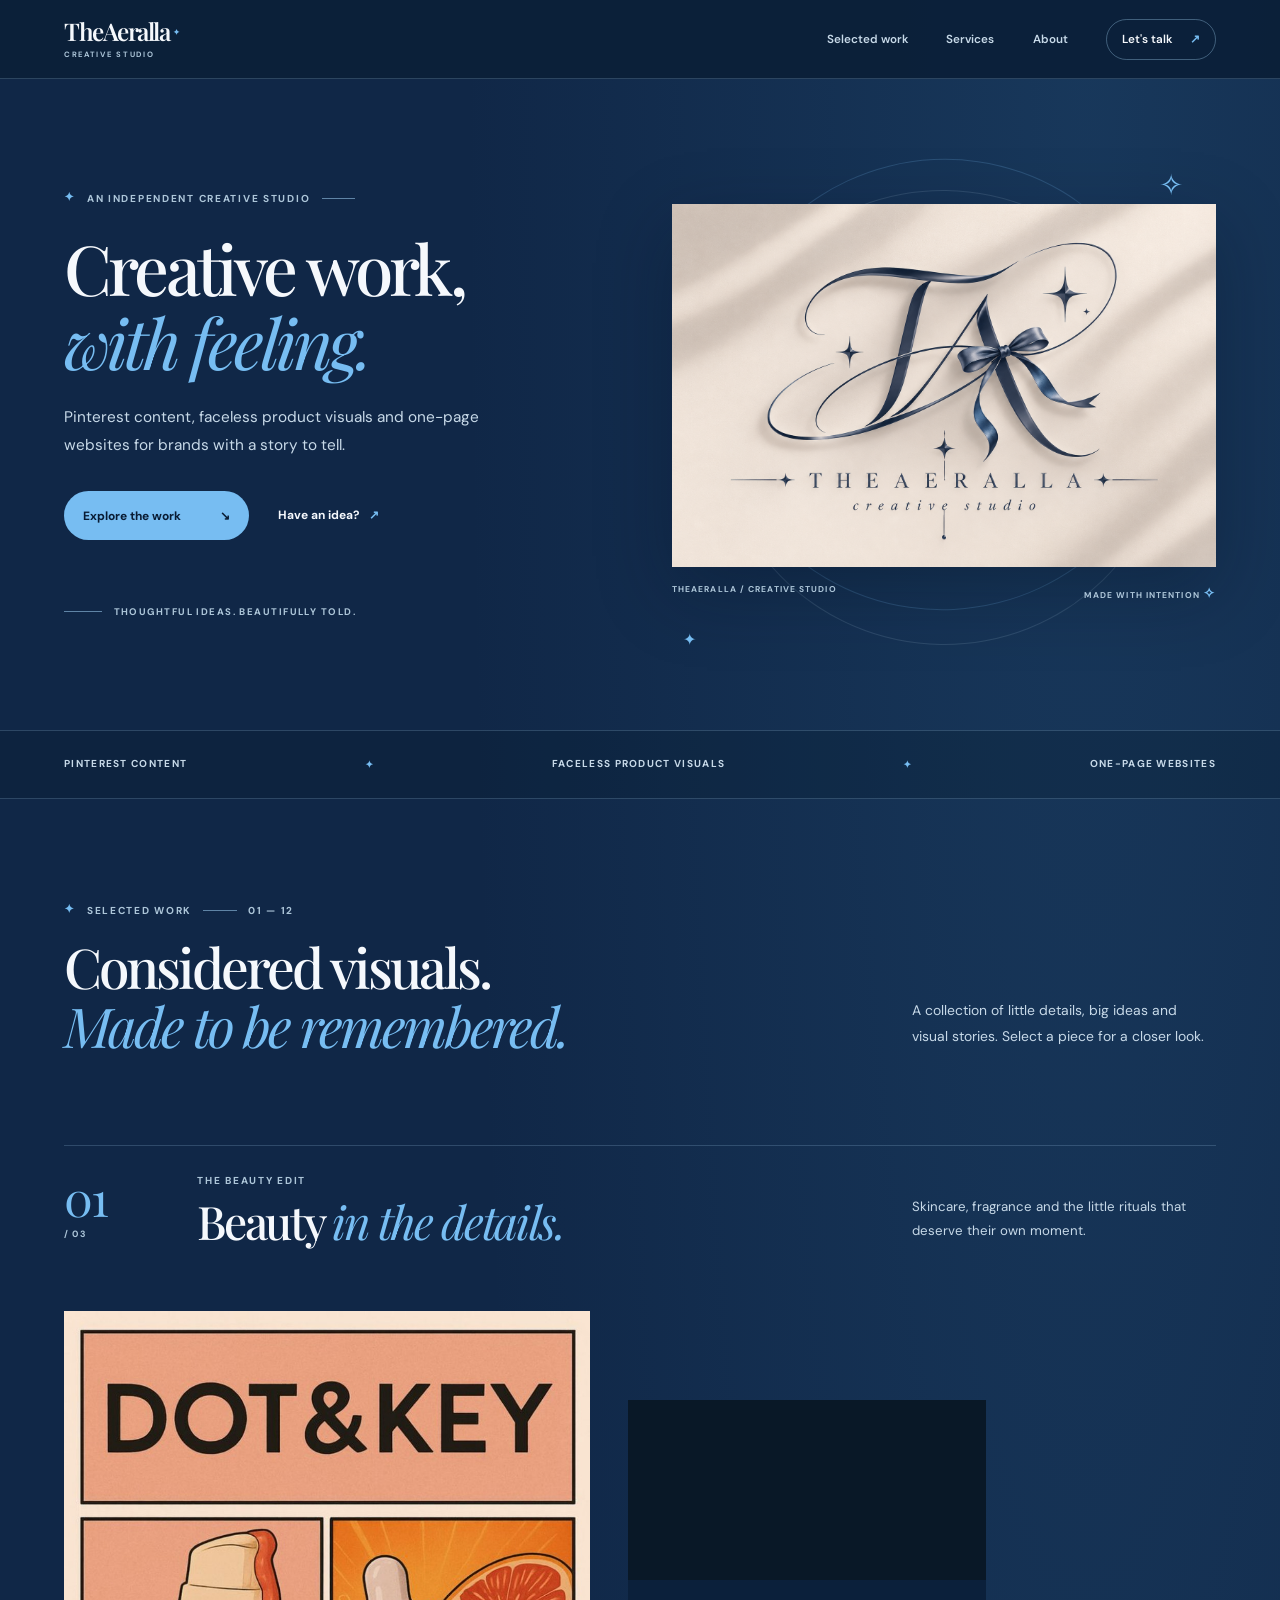
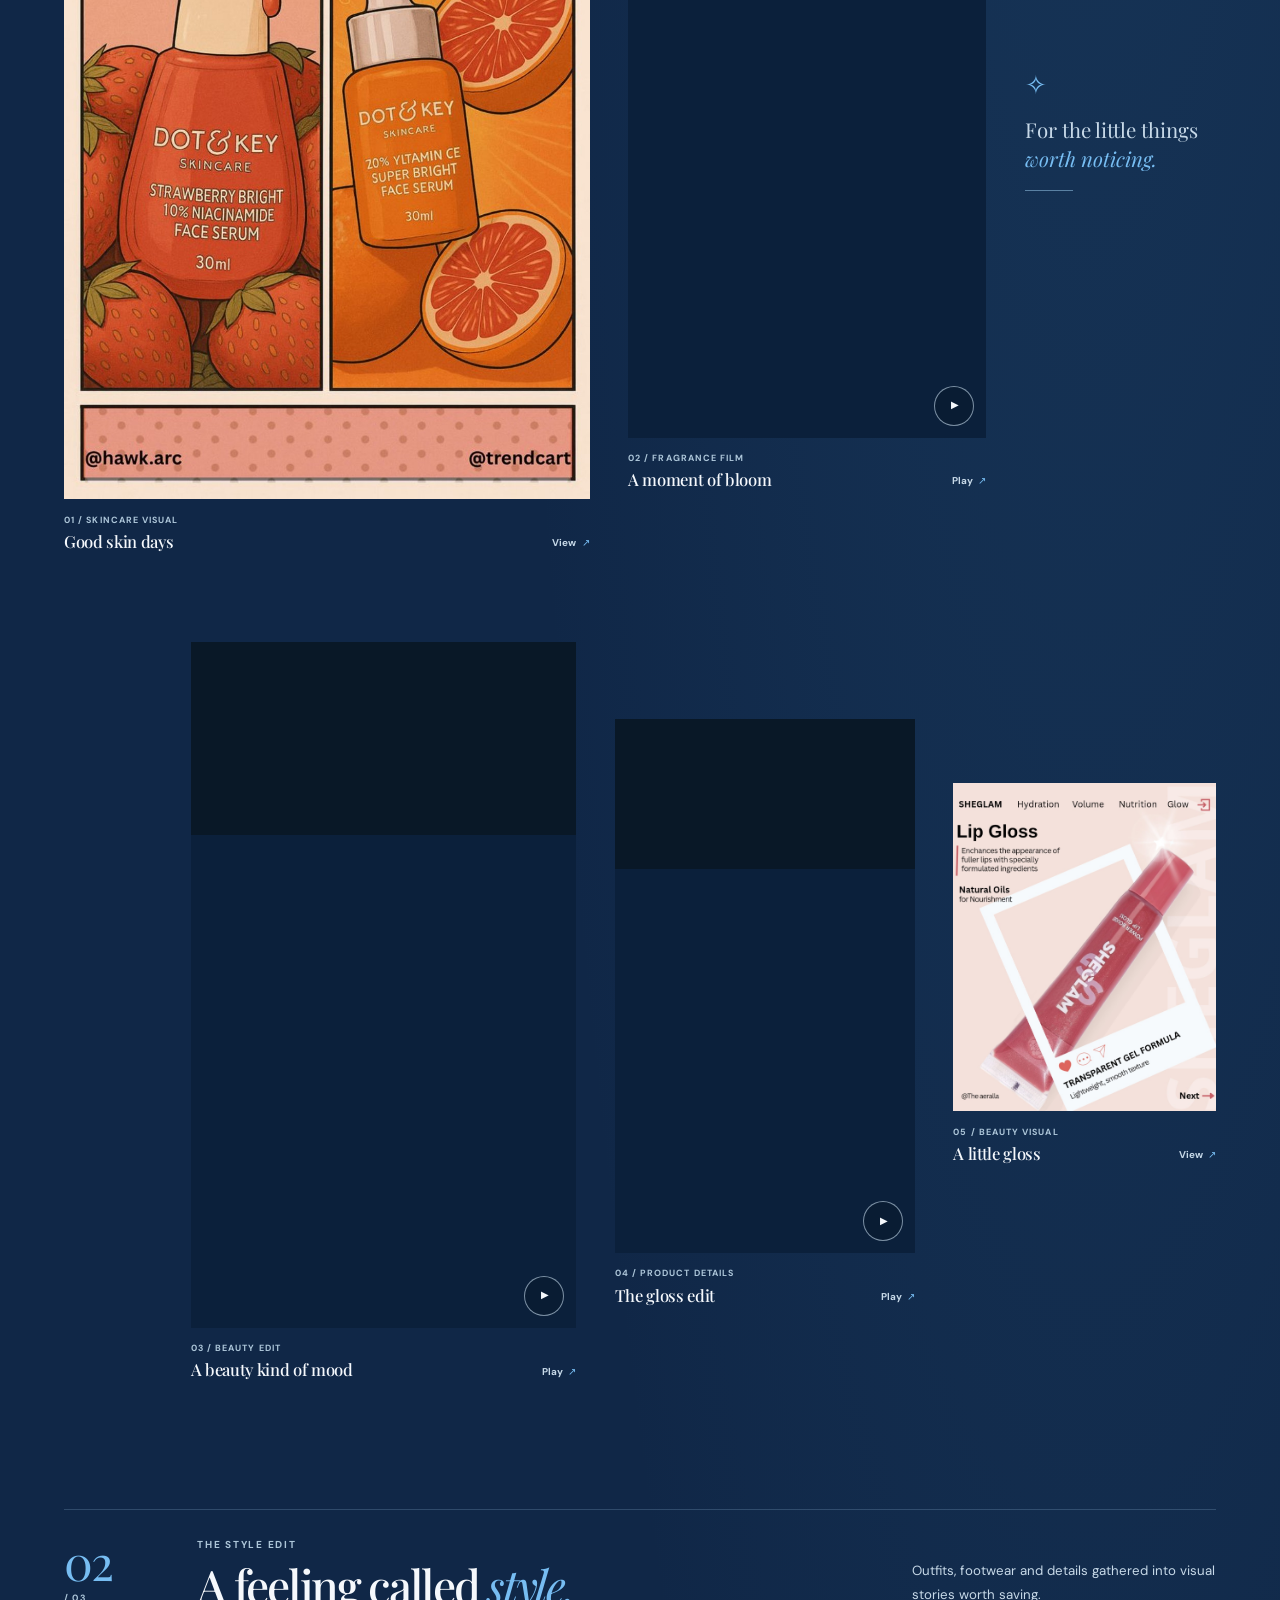
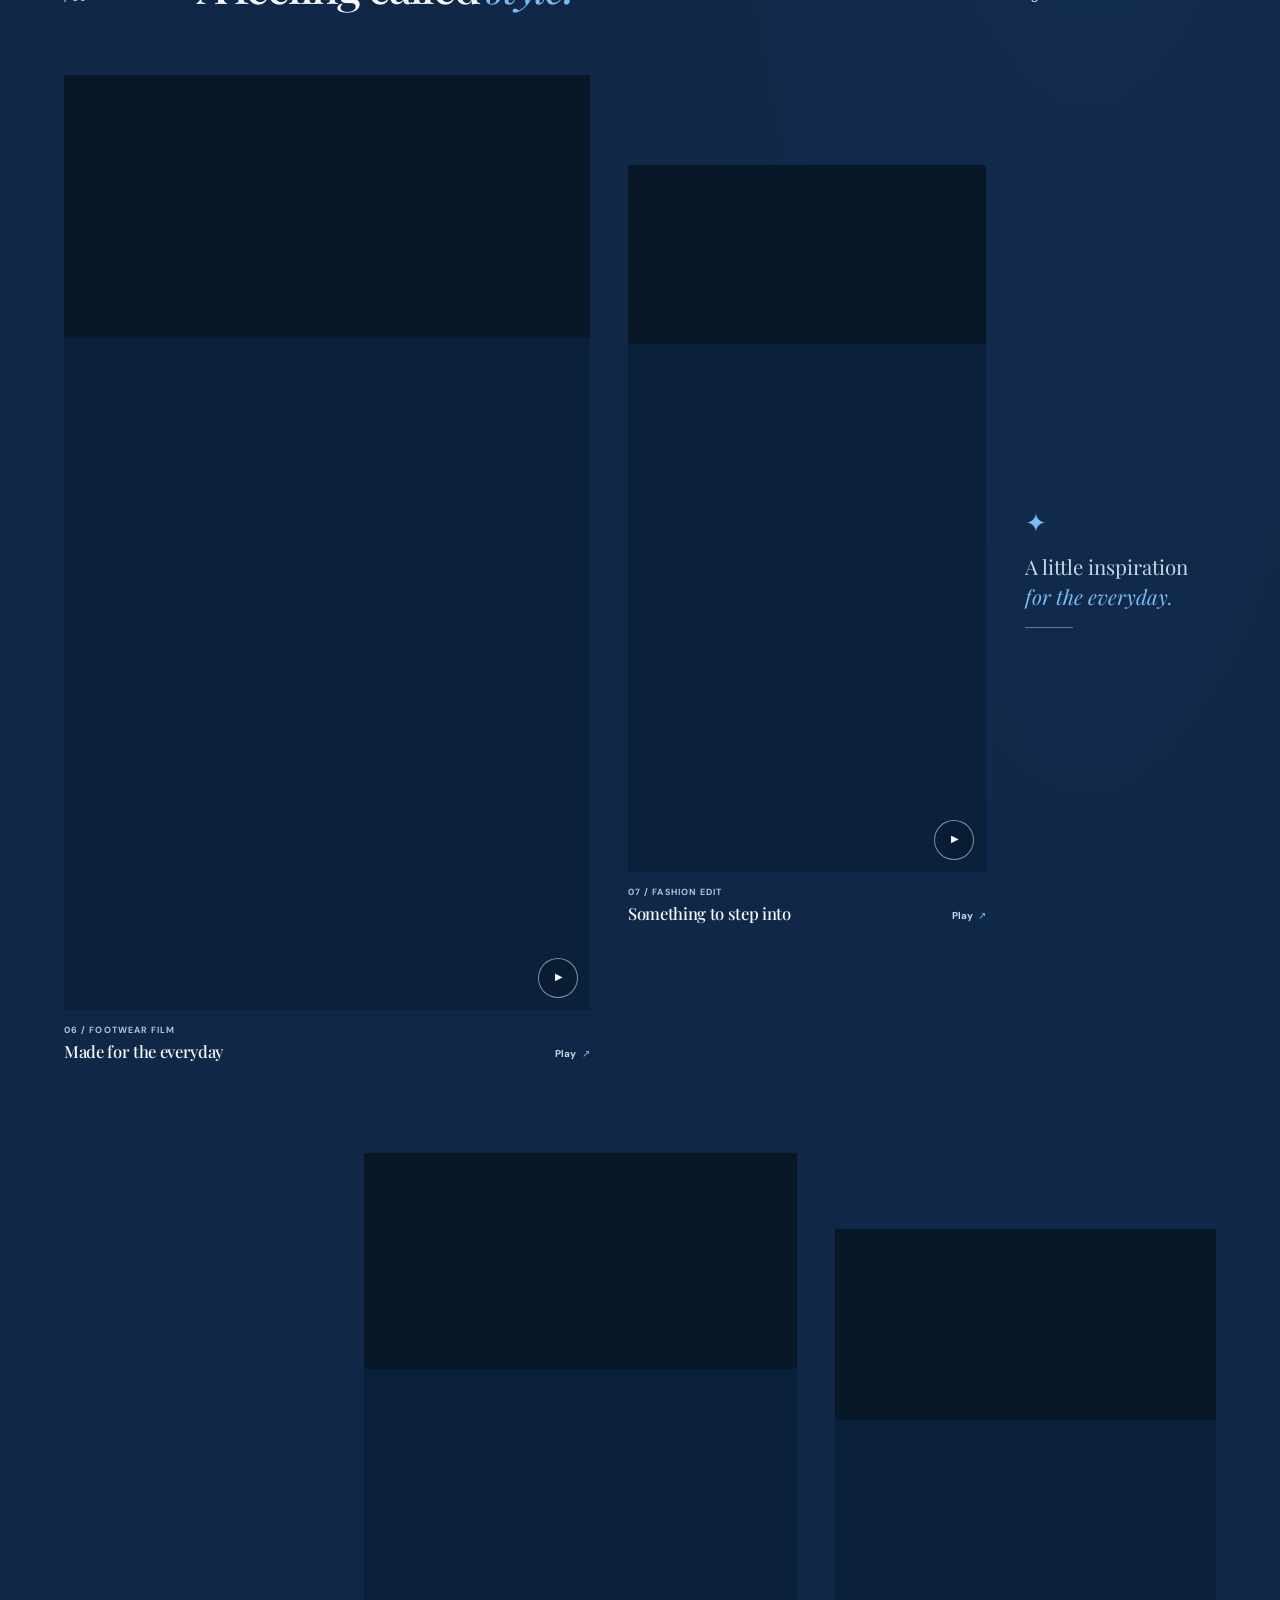
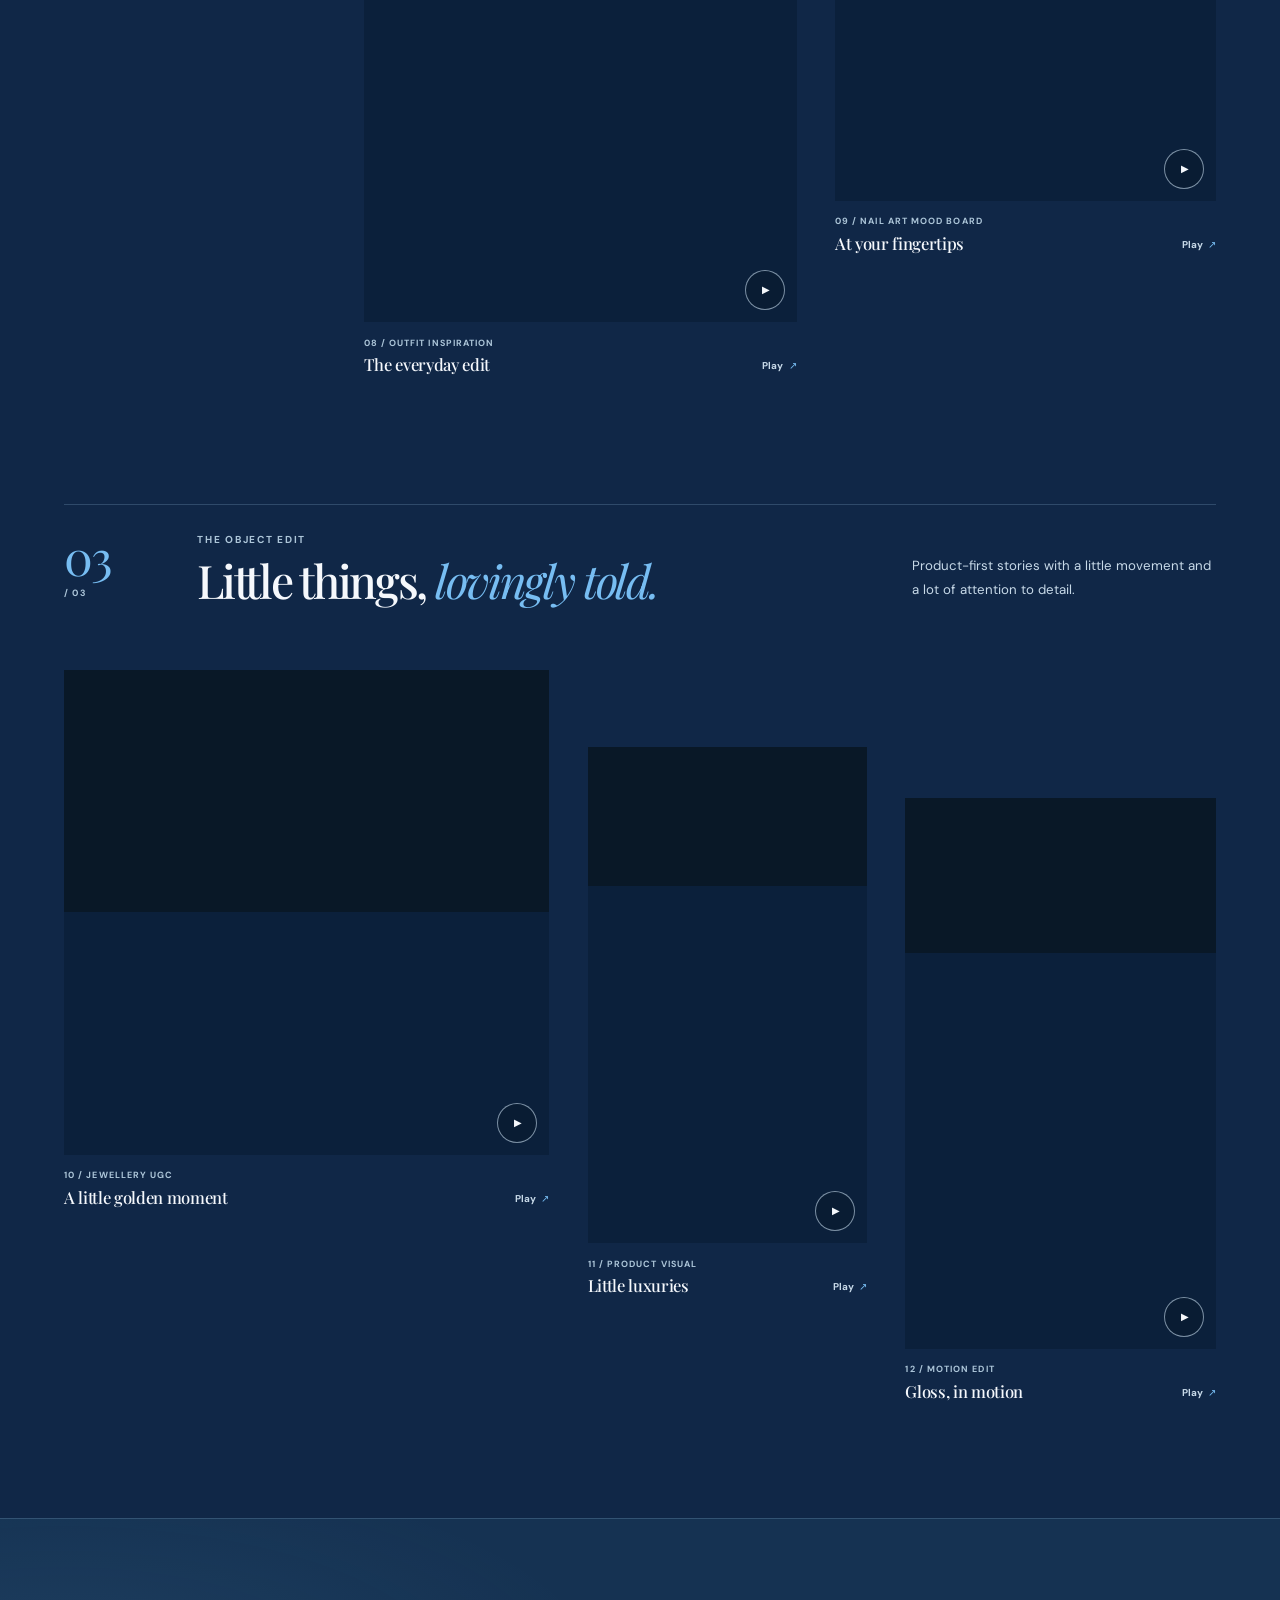
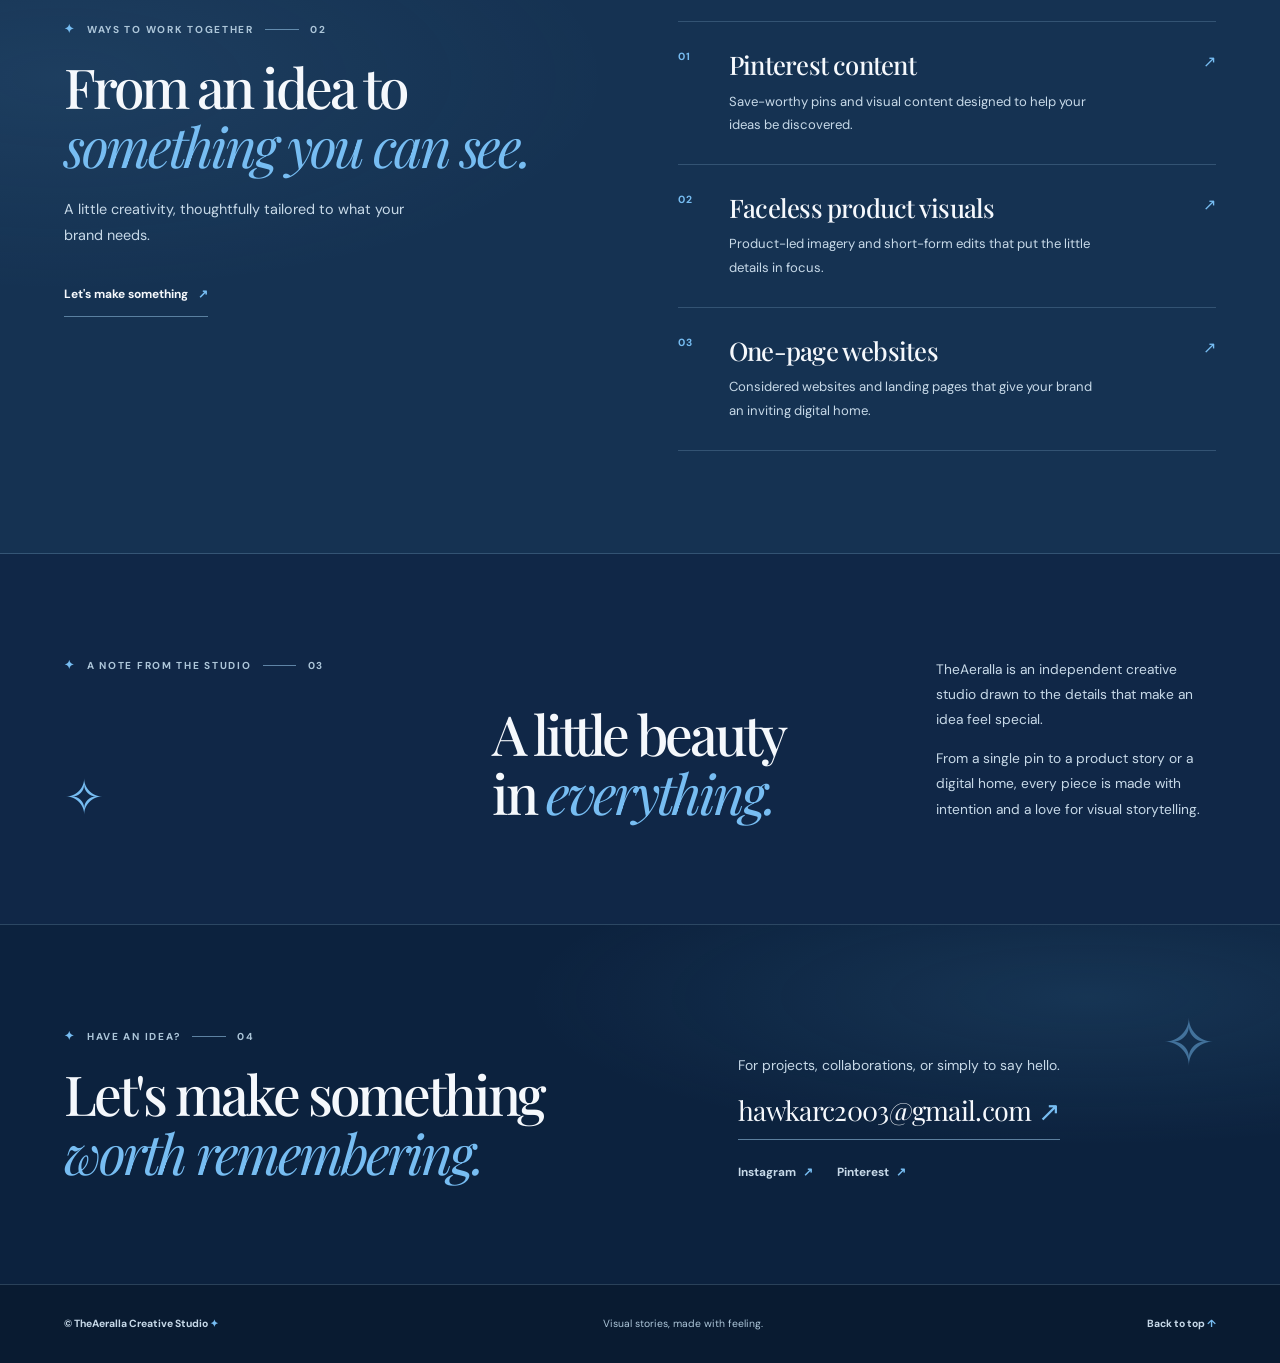
==== commit cc21ebd9: "Redesign TheAeralla as an editorial creative studio Co-authored-by: arena-agent <297053741+arena-age" ====
--- a/index.html
+++ b/index.html
@@ -4,9 +4,9 @@
   <meta charset="utf-8">
   <meta name="viewport" content="width=device-width, initial-scale=1">
   <meta name="theme-color" content="#102747">
-  <meta name="description" content="TheAeralla is a creative studio making thoughtful product visuals, beauty stories and short-form content for brands with a story to tell.">
-  <title>TheAeralla Creative Studio — Visual stories, made with feeling</title>
-  <link rel="icon" href="favicon.svg" type="image/svg+xml">
+  <meta name="description" content="TheAeralla is a creative studio for Pinterest content, faceless product visuals and one-page websites, made with feeling.">
+  <title>TheAeralla Creative Studio — Ideas made with feeling</title>
+  <link rel="icon" href="assets/brand/file_000000003ecc8211a7451f649c04458b.png" type="image/png">
   <link rel="preload" href="assets/fonts/playfair-display-latin-wght-normal.woff2" as="font" type="font/woff2" crossorigin>
   <link rel="preload" href="assets/fonts/dm-sans-latin-wght-normal.woff2" as="font" type="font/woff2" crossorigin>
   <link rel="stylesheet" href="styles.css">
@@ -16,220 +16,230 @@
   <a class="skip-link" href="#main">Skip to content</a>
 
   <header class="site-header">
-    <div class="shell site-header__inner">
+    <div class="shell header-inner">
       <a class="wordmark" href="#top" aria-label="TheAeralla Creative Studio, back to top">
-        <span class="wordmark__name">TheAeralla<span aria-hidden="true">✦</span></span>
-        <span class="wordmark__subtitle">Creative studio</span>
+        <span>TheAeralla<span class="wordmark__star" aria-hidden="true">✦</span></span>
+        <small>Creative studio</small>
       </a>
-      <div class="site-header__right">
-        <span class="site-header__note">A little world of visual stories <span aria-hidden="true">✧</span></span>
-        <a class="header-link" href="mailto:hawkarc2003@gmail.com?subject=Creative%20project%20inquiry%20%E2%80%94%20TheAeralla">Let's talk <span aria-hidden="true">↗</span></a>
-      </div>
+      <nav class="desktop-nav" aria-label="Main navigation">
+        <a href="#work">Selected work</a>
+        <a href="#services">Services</a>
+        <a href="#about">About</a>
+        <a class="nav-contact" href="#contact">Let's talk <span aria-hidden="true">↗</span></a>
+      </nav>
+      <details class="mobile-menu">
+        <summary><span>Menu</span><span class="mobile-menu__icon" aria-hidden="true"><i></i><i></i></span></summary>
+        <nav aria-label="Mobile navigation">
+          <a href="#work">Selected work <span aria-hidden="true">↘</span></a>
+          <a href="#services">Services <span aria-hidden="true">↘</span></a>
+          <a href="#about">About <span aria-hidden="true">↘</span></a>
+          <a href="#contact">Let's talk <span aria-hidden="true">↗</span></a>
+        </nav>
+      </details>
     </div>
   </header>
 
-  <main id="main" class="shell">
-    <section class="profile" aria-labelledby="profile-name">
-      <div class="profile__avatar" aria-hidden="true">
-        <div class="avatar-mark">
-          <span class="avatar-mark__the">the</span>
-          <span class="avatar-mark__letter">A</span>
-          <span class="avatar-mark__star">✦</span>
-          <span class="avatar-mark__caption">creative studio</span>
-        </div>
-      </div>
-
-      <div class="profile__content">
-        <div class="profile__top">
-          <p class="eyebrow"><span class="eyebrow__dot" aria-hidden="true"></span> Independent creative studio <span class="eyebrow__spark" aria-hidden="true">✧</span></p>
-          <div class="profile__name-row">
-            <h1 id="profile-name">theaeralla</h1>
-            <span class="profile__badge">Creative studio</span>
-          </div>
-          <p class="profile__line">A little beauty in <em>everything.</em></p>
-        </div>
-
-        <div class="profile__stats" role="group" aria-label="Portfolio at a glance">
-          <p><strong>12</strong><span>projects</span></p>
-          <p><strong>02</strong><span>posts</span></p>
-          <p><strong>10</strong><span>reels</span></p>
-        </div>
-
-        <div class="profile__bio">
-          <p class="profile__studio">TheAeralla Creative Studio <span aria-hidden="true">✦</span></p>
-          <p>Creative direction, product visuals and short-form UGC for brands with a story to tell.</p>
-          <p class="profile__disciplines">Beauty <span>·</span> Skincare <span>·</span> Fashion <span>·</span> Accessories</p>
-        </div>
-
-        <div class="profile__actions">
-          <a class="button button--primary" href="mailto:hawkarc2003@gmail.com?subject=Creative%20project%20inquiry%20%E2%80%94%20TheAeralla">Let's create <span aria-hidden="true">↗</span></a>
-          <a class="button button--quiet" href="#work">Explore the work <span aria-hidden="true">↓</span></a>
-        </div>
-      </div>
-      <span class="profile__signature" aria-hidden="true">made with feeling <span>✧</span></span>
-    </section>
-
-    <section class="work" id="work" aria-labelledby="work-heading">
-      <div class="work__heading" data-reveal>
+  <main id="main" tabindex="-1">
+    <section class="hero shell" aria-labelledby="hero-heading">
+      <div class="hero__copy">
+        <p class="eyebrow"><span class="spark" aria-hidden="true">✦</span> An independent creative studio <span class="eyebrow__line" aria-hidden="true"></span></p>
+        <h1 id="hero-heading">Creative work,<br><em>with feeling.</em></h1>
+        <p class="hero__intro">Pinterest content, faceless product visuals and one-page websites for brands with a story to tell.</p>
+        <div class="hero__actions">
+          <a class="button button--light" href="#work">Explore the work <span aria-hidden="true">↘</span></a>
+          <a class="text-link" href="#contact">Have an idea? <span aria-hidden="true">↗</span></a>
+        </div>
+        <p class="hero__footnote"><span aria-hidden="true"></span> Thoughtful ideas. Beautifully told.</p>
+      </div>
+      <div class="hero__art">
+        <span class="hero__orbit hero__orbit--one" aria-hidden="true"></span>
+        <span class="hero__orbit hero__orbit--two" aria-hidden="true"></span>
+        <span class="hero__spark hero__spark--one" aria-hidden="true">✧</span>
+        <span class="hero__spark hero__spark--two" aria-hidden="true">✦</span>
+        <div class="hero__logo">
+          <img src="assets/brand/file_000000003ecc8211a7451f649c04458b.png" width="1536" height="1024" alt="TheAeralla Creative Studio's metallic T and A logo, with a bow and stars" fetchpriority="high" decoding="async">
+        </div>
+        <div class="hero__art-caption"><span>THEAERALLA / CREATIVE STUDIO</span><span>MADE WITH INTENTION <span aria-hidden="true">✧</span></span></div>
+      </div>
+    </section>
+
+    <div class="discipline-strip">
+      <div class="shell discipline-strip__inner">
+        <span>Pinterest content</span><span aria-hidden="true">✦</span>
+        <span>Faceless product visuals</span><span aria-hidden="true">✦</span>
+        <span>One-page websites</span>
+      </div>
+    </div>
+
+    <section class="work shell" id="work" aria-labelledby="work-heading">
+      <div class="section-intro" data-reveal>
         <div>
-          <p class="eyebrow">A little collection <span class="eyebrow__line" aria-hidden="true"></span> 01 — 12</p>
-          <h2 id="work-heading">The <em>visual diary.</em></h2>
-        </div>
-        <p class="work__intro">A closer look at the details, ideas and moments that make a story.</p>
-      </div>
-
-      <div class="gallery-bar">
-        <div class="gallery-tabs" role="tablist" aria-label="Filter portfolio">
-          <button class="gallery-tab" type="button" role="tab" id="tab-all" aria-controls="gallery-panel" aria-selected="true" tabindex="0" data-filter="all">
-            <svg viewBox="0 0 24 24" fill="none" stroke="currentColor" stroke-width="1.5" aria-hidden="true"><path d="M4 4h6v6H4zM14 4h6v6h-6zM4 14h6v6H4zM14 14h6v6h-6z"/></svg>
-            <span>All</span>
-          </button>
-          <button class="gallery-tab" type="button" role="tab" id="tab-posts" aria-controls="gallery-panel" aria-selected="false" tabindex="-1" data-filter="post">
-            <svg viewBox="0 0 24 24" fill="none" stroke="currentColor" stroke-width="1.5" aria-hidden="true"><rect x="3.5" y="4" width="17" height="16" rx="1.5"/><circle cx="9" cy="9" r="1.5"/><path d="m5 18 4.5-4.5 3 2.5 2.5-2.5L20 18"/></svg>
-            <span>Posts</span>
-          </button>
-          <button class="gallery-tab" type="button" role="tab" id="tab-reels" aria-controls="gallery-panel" aria-selected="false" tabindex="-1" data-filter="reel">
-            <svg viewBox="0 0 24 24" fill="none" stroke="currentColor" stroke-width="1.5" aria-hidden="true"><rect x="3.5" y="4" width="17" height="16" rx="2"/><path d="M3.5 8.5h17M8 4l3 4.5M14 4l3 4.5M10 11.5l5 3-5 3z"/></svg>
-            <span>Reels</span>
-          </button>
-        </div>
-        <p class="gallery-count" id="filter-status" aria-live="polite">12 pieces <span aria-hidden="true">✧</span></p>
-      </div>
-
-      <noscript><p class="no-script-note">Filters and the enlarged viewer need JavaScript. You can still play each video below.</p></noscript>
-      <div id="gallery-panel" role="tabpanel" aria-labelledby="tab-all" tabindex="0">
-        <div class="media-grid" id="media-grid">
-          <figure class="tile" data-kind="post" data-index="01" data-title="A little gloss" data-detail="Beauty / Visual concept" data-reveal>
-            <div class="tile__media" style="--ratio: 1229 / 1536">
-              <img src="assets/media/file_00000000311c8211bea4f023861b57ba.png" width="1229" height="1536" alt="SHEGLAM lip gloss creative visual in soft pink" fetchpriority="high">
-              <button class="tile__open" type="button" aria-label="Open A little gloss post" aria-haspopup="dialog"></button>
-            </div>
-            <figcaption class="tile__caption"><span class="tile__number">01</span><span class="tile__title">A little gloss</span><span class="tile__kind">Post</span></figcaption>
-          </figure>
-
-          <figure class="tile" data-kind="post" data-index="02" data-title="Good skin days" data-detail="Skincare / Visual concept" data-reveal>
-            <div class="tile__media" style="--ratio: 1024 / 1536">
-              <img src="assets/media/file_00000000b4e4821185a0f62eccb2d9fc.jpg" width="1024" height="1536" alt="Dot &amp; Key skincare serum visual with strawberry and orange illustrations" loading="lazy">
-              <button class="tile__open" type="button" aria-label="Open Good skin days post" aria-haspopup="dialog"></button>
-            </div>
-            <figcaption class="tile__caption"><span class="tile__number">02</span><span class="tile__title">Good skin days</span><span class="tile__kind">Post</span></figcaption>
-          </figure>
-
-          <figure class="tile" data-kind="reel" data-index="03" data-title="A beauty kind of mood" data-detail="Makeup / Creative edit" data-reveal>
-            <div class="tile__media" style="--ratio: 1080 / 1920">
-              <video controls muted playsinline preload="none" width="1080" height="1920" aria-label="Beauty mood video"><source src="assets/media/lv_0_20261120224711(2).mp4" type="video/mp4">Your browser does not support embedded video.</video>
-              <button class="tile__open" type="button" aria-label="Open A beauty kind of mood reel" aria-haspopup="dialog"></button>
-            </div>
-            <figcaption class="tile__caption"><span class="tile__number">03</span><span class="tile__title">Beauty kind of mood</span><span class="tile__kind">Reel</span></figcaption>
-          </figure>
-
-          <figure class="tile" data-kind="reel" data-index="04" data-title="A moment of bloom" data-detail="Fragrance / Product story" data-reveal>
-            <div class="tile__media" style="--ratio: 720 / 1280">
-              <video controls muted playsinline preload="none" width="720" height="1280" aria-label="Fragrance story video"><source src="assets/media/lv_7562388486536367413_20261114134054(3).mp4" type="video/mp4">Your browser does not support embedded video.</video>
-              <button class="tile__open" type="button" aria-label="Open A moment of bloom reel" aria-haspopup="dialog"></button>
-            </div>
-            <figcaption class="tile__caption"><span class="tile__number">04</span><span class="tile__title">A moment of bloom</span><span class="tile__kind">Reel</span></figcaption>
-          </figure>
-
-          <figure class="tile" data-kind="reel" data-index="05" data-title="The gloss edit" data-detail="Beauty / Product details" data-reveal>
-            <div class="tile__media" style="--ratio: 720 / 1280">
+          <p class="eyebrow"><span class="spark" aria-hidden="true">✦</span> Selected work <span class="eyebrow__line" aria-hidden="true"></span> 01 — 12</p>
+          <h2 id="work-heading">Considered visuals.<br><em>Made to be remembered.</em></h2>
+        </div>
+        <p class="section-intro__copy">A collection of little details, big ideas and visual stories. Select a piece for a closer look.</p>
+      </div>
+
+      <section class="chapter" aria-labelledby="beauty-heading">
+        <div class="chapter-heading" data-reveal>
+          <p class="chapter-heading__number">01 <span>/ 03</span></p>
+          <div><p class="eyebrow">The beauty edit</p><h3 id="beauty-heading">Beauty <em>in the details.</em></h3></div>
+          <p class="chapter-heading__description">Skincare, fragrance and the little rituals that deserve their own moment.</p>
+        </div>
+
+        <div class="beauty-feature">
+          <figure class="project project--skincare" data-project data-index="01" data-title="Good skin days" data-detail="Skincare / Visual concept" data-reveal>
+            <div class="project__media" style="--ratio: 1024 / 1536">
+              <img src="assets/media/file_00000000b4e4821185a0f62eccb2d9fc.jpg" width="1024" height="1536" alt="Dot &amp; Key skincare serum visual with strawberry and orange illustrations" loading="lazy" decoding="async">
+              <button class="project__open" type="button" aria-label="Open Good skin days image" aria-haspopup="dialog"></button>
+            </div>
+            <figcaption class="project__caption"><div><span>01 / SKINCARE VISUAL</span><h4>Good skin days</h4></div><span class="project__cue" aria-hidden="true">View <b>↗</b></span></figcaption>
+          </figure>
+          <figure class="project project--fragrance" data-project data-index="02" data-title="A moment of bloom" data-detail="Fragrance / Product story" data-reveal>
+            <div class="project__media" style="--ratio: 720 / 1280">
+              <video controls muted playsinline preload="none" width="720" height="1280" data-preview-time="6" aria-label="Fragrance product story video"><source src="assets/media/lv_7562388486536367413_20261114134054(3).mp4" type="video/mp4">Your browser does not support embedded video.</video>
+              <button class="project__open" type="button" aria-label="Play A moment of bloom video" aria-haspopup="dialog"></button>
+            </div>
+            <figcaption class="project__caption"><div><span>02 / FRAGRANCE FILM</span><h4>A moment of bloom</h4></div><span class="project__cue" aria-hidden="true">Play <b>↗</b></span></figcaption>
+          </figure>
+          <div class="margin-note" data-reveal><span class="margin-note__star" aria-hidden="true">✧</span><p>For the little things <em>worth noticing.</em></p><span class="margin-note__line" aria-hidden="true"></span></div>
+        </div>
+
+        <div class="beauty-more">
+          <figure class="project project--beauty-mood" data-project data-index="03" data-title="A beauty kind of mood" data-detail="Makeup / Creative edit" data-reveal>
+            <div class="project__media" style="--ratio: 1080 / 1920">
+              <video controls muted playsinline preload="none" width="1080" height="1920" data-preview-time="4.5" aria-label="Makeup creative edit video"><source src="assets/media/lv_0_20261120224711(2).mp4" type="video/mp4">Your browser does not support embedded video.</video>
+              <button class="project__open" type="button" aria-label="Play A beauty kind of mood video" aria-haspopup="dialog"></button>
+            </div>
+            <figcaption class="project__caption"><div><span>03 / BEAUTY EDIT</span><h4>A beauty kind of mood</h4></div><span class="project__cue" aria-hidden="true">Play <b>↗</b></span></figcaption>
+          </figure>
+          <figure class="project project--gloss-film" data-project data-index="04" data-title="The gloss edit" data-detail="Beauty / Product details" data-reveal>
+            <div class="project__media" style="--ratio: 720 / 1280">
               <video controls muted playsinline preload="none" width="720" height="1280" aria-label="Lip colour product video"><source src="assets/media/lv_7610453473481493813_20261114134247(3).mp4" type="video/mp4">Your browser does not support embedded video.</video>
-              <button class="tile__open" type="button" aria-label="Open The gloss edit reel" aria-haspopup="dialog"></button>
-            </div>
-            <figcaption class="tile__caption"><span class="tile__number">05</span><span class="tile__title">The gloss edit</span><span class="tile__kind">Reel</span></figcaption>
-          </figure>
-
-          <figure class="tile" data-kind="reel" data-index="06" data-title="At your fingertips" data-detail="Nail art / Mood board" data-reveal>
-            <div class="tile__media" style="--ratio: 1000 / 1500">
+              <button class="project__open" type="button" aria-label="Play The gloss edit video" aria-haspopup="dialog"></button>
+            </div>
+            <figcaption class="project__caption"><div><span>04 / PRODUCT DETAILS</span><h4>The gloss edit</h4></div><span class="project__cue" aria-hidden="true">Play <b>↗</b></span></figcaption>
+          </figure>
+          <figure class="project project--gloss-still" data-project data-index="05" data-title="A little gloss" data-detail="Beauty / Visual concept" data-reveal>
+            <div class="project__media" style="--ratio: 1229 / 1536">
+              <img src="assets/media/file_00000000311c8211bea4f023861b57ba.png" width="1229" height="1536" alt="SHEGLAM lip gloss creative visual in soft pink" loading="lazy" decoding="async">
+              <button class="project__open" type="button" aria-label="Open A little gloss image" aria-haspopup="dialog"></button>
+            </div>
+            <figcaption class="project__caption"><div><span>05 / BEAUTY VISUAL</span><h4>A little gloss</h4></div><span class="project__cue" aria-hidden="true">View <b>↗</b></span></figcaption>
+          </figure>
+        </div>
+      </section>
+
+      <section class="chapter chapter--style" aria-labelledby="style-heading">
+        <div class="chapter-heading" data-reveal>
+          <p class="chapter-heading__number">02 <span>/ 03</span></p>
+          <div><p class="eyebrow">The style edit</p><h3 id="style-heading">A feeling called <em>style.</em></h3></div>
+          <p class="chapter-heading__description">Outfits, footwear and details gathered into visual stories worth saving.</p>
+        </div>
+        <div class="style-feature">
+          <figure class="project project--sneakers" data-project data-index="06" data-title="Made for the everyday" data-detail="Footwear / Product film" data-reveal>
+            <div class="project__media" style="--ratio: 720 / 1280">
+              <video controls muted playsinline preload="none" width="720" height="1280" data-preview-time="8.8" aria-label="Sneaker product film"><source src="assets/media/lv_7627484597755989269_20261113153930(5).mp4" type="video/mp4">Your browser does not support embedded video.</video>
+              <button class="project__open" type="button" aria-label="Play Made for the everyday video" aria-haspopup="dialog"></button>
+            </div>
+            <figcaption class="project__caption"><div><span>06 / FOOTWEAR FILM</span><h4>Made for the everyday</h4></div><span class="project__cue" aria-hidden="true">Play <b>↗</b></span></figcaption>
+          </figure>
+          <figure class="project project--shoes" data-project data-index="07" data-title="Something to step into" data-detail="Fashion / Visual edit" data-reveal>
+            <div class="project__media" style="--ratio: 1024 / 2020">
+              <video controls muted playsinline preload="none" width="1024" height="2020" aria-label="Fashion and shoes visual edit"><source src="assets/media/ugc-video-01(3).mp4" type="video/mp4">Your browser does not support embedded video.</video>
+              <button class="project__open" type="button" aria-label="Play Something to step into video" aria-haspopup="dialog"></button>
+            </div>
+            <figcaption class="project__caption"><div><span>07 / FASHION EDIT</span><h4>Something to step into</h4></div><span class="project__cue" aria-hidden="true">Play <b>↗</b></span></figcaption>
+          </figure>
+          <div class="margin-note margin-note--style" data-reveal><span class="margin-note__star" aria-hidden="true">✦</span><p>A little inspiration <em>for the everyday.</em></p><span class="margin-note__line" aria-hidden="true"></span></div>
+        </div>
+        <div class="style-more">
+          <figure class="project project--outfits" data-project data-index="08" data-title="The everyday edit" data-detail="Fashion / Outfit inspiration" data-reveal>
+            <div class="project__media" style="--ratio: 720 / 1280">
+              <video controls muted playsinline preload="none" width="720" height="1280" data-preview-time="6" aria-label="Outfit inspiration video"><source src="assets/media/reset_metadata_lv_7654793459022302484_20261117145706(3).mp4" type="video/mp4">Your browser does not support embedded video.</video>
+              <button class="project__open" type="button" aria-label="Play The everyday edit video" aria-haspopup="dialog"></button>
+            </div>
+            <figcaption class="project__caption"><div><span>08 / OUTFIT INSPIRATION</span><h4>The everyday edit</h4></div><span class="project__cue" aria-hidden="true">Play <b>↗</b></span></figcaption>
+          </figure>
+          <figure class="project project--nails" data-project data-index="09" data-title="At your fingertips" data-detail="Nail art / Mood board" data-reveal>
+            <div class="project__media" style="--ratio: 1000 / 1500">
               <video controls muted playsinline preload="none" width="1000" height="1500" data-preview-time="2.5" aria-label="Nail art mood-board video"><source src="assets/media/VID_20251206_001457_902.mp4" type="video/mp4">Your browser does not support embedded video.</video>
-              <button class="tile__open" type="button" aria-label="Open At your fingertips reel" aria-haspopup="dialog"></button>
-            </div>
-            <figcaption class="tile__caption"><span class="tile__number">06</span><span class="tile__title">At your fingertips</span><span class="tile__kind">Reel</span></figcaption>
-          </figure>
-
-          <figure class="tile" data-kind="reel" data-index="07" data-title="Something to step into" data-detail="Fashion / Visual edit" data-reveal>
-            <div class="tile__media" style="--ratio: 1024 / 2020">
-              <video controls muted playsinline preload="none" width="1024" height="2020" aria-label="Fashion and shoes video"><source src="assets/media/ugc-video-01(3).mp4" type="video/mp4">Your browser does not support embedded video.</video>
-              <button class="tile__open" type="button" aria-label="Open Something to step into reel" aria-haspopup="dialog"></button>
-            </div>
-            <figcaption class="tile__caption"><span class="tile__number">07</span><span class="tile__title">Something to step into</span><span class="tile__kind">Reel</span></figcaption>
-          </figure>
-
-          <figure class="tile" data-kind="reel" data-index="08" data-title="Made for the everyday" data-detail="Footwear / Creative campaign" data-reveal>
-            <div class="tile__media" style="--ratio: 720 / 1280">
-              <video controls muted playsinline preload="none" width="720" height="1280" data-preview-time="8.8" aria-label="Sneaker campaign video"><source src="assets/media/lv_7627484597755989269_20261113153930(5).mp4" type="video/mp4">Your browser does not support embedded video.</video>
-              <button class="tile__open" type="button" aria-label="Open Made for the everyday reel" aria-haspopup="dialog"></button>
-            </div>
-            <figcaption class="tile__caption"><span class="tile__number">08</span><span class="tile__title">Made for the everyday</span><span class="tile__kind">Reel</span></figcaption>
-          </figure>
-
-          <figure class="tile" data-kind="reel" data-index="09" data-title="The everyday edit" data-detail="Fashion / Outfit inspiration" data-reveal>
-            <div class="tile__media" style="--ratio: 720 / 1280">
-              <video controls muted playsinline preload="none" width="720" height="1280" data-preview-time="6" aria-label="Outfit inspiration video"><source src="assets/media/reset_metadata_lv_7654793459022302484_20261117145706(3).mp4" type="video/mp4">Your browser does not support embedded video.</video>
-              <button class="tile__open" type="button" aria-label="Open The everyday edit reel" aria-haspopup="dialog"></button>
-            </div>
-            <figcaption class="tile__caption"><span class="tile__number">09</span><span class="tile__title">The everyday edit</span><span class="tile__kind">Reel</span></figcaption>
-          </figure>
-
-          <figure class="tile" data-kind="reel" data-index="10" data-title="Little luxuries" data-detail="Jewellery / Product visual" data-reveal>
-            <div class="tile__media" style="--ratio: 720 / 1280">
-              <video controls muted playsinline preload="none" width="720" height="1280" aria-label="Jewellery visual video"><source src="assets/media/peaceful-notes.mp4" type="video/mp4">Your browser does not support embedded video.</video>
-              <button class="tile__open" type="button" aria-label="Open Little luxuries reel" aria-haspopup="dialog"></button>
-            </div>
-            <figcaption class="tile__caption"><span class="tile__number">10</span><span class="tile__title">Little luxuries</span><span class="tile__kind">Reel</span></figcaption>
-          </figure>
-
-          <figure class="tile" data-kind="reel" data-index="11" data-title="A little golden moment" data-detail="Jewellery / Product-first UGC" data-reveal>
-            <div class="tile__media" style="--ratio: 1080 / 1080">
-              <video controls muted playsinline preload="none" width="1080" height="1080" aria-label="Jewellery UGC video"><source src="assets/media/lv-ugc(2).mp4" type="video/mp4">Your browser does not support embedded video.</video>
-              <button class="tile__open" type="button" aria-label="Open A little golden moment reel" aria-haspopup="dialog"></button>
-            </div>
-            <figcaption class="tile__caption"><span class="tile__number">11</span><span class="tile__title">A golden moment</span><span class="tile__kind">Reel</span></figcaption>
-          </figure>
-
-          <figure class="tile" data-kind="reel" data-index="12" data-title="Gloss, in motion" data-detail="Beauty / Creative edit" data-reveal>
-            <div class="tile__media" style="--ratio: 720 / 1278">
-              <video controls muted playsinline preload="none" width="720" height="1278" aria-label="Lip gloss visual motion video"><source src="assets/media/lv_7647135303001476353_20261113154345(4).mp4" type="video/mp4">Your browser does not support embedded video.</video>
-              <button class="tile__open" type="button" aria-label="Open Gloss, in motion reel" aria-haspopup="dialog"></button>
-            </div>
-            <figcaption class="tile__caption"><span class="tile__number">12</span><span class="tile__title">Gloss, in motion</span><span class="tile__kind">Reel</span></figcaption>
-          </figure>
-        </div>
+              <button class="project__open" type="button" aria-label="Play At your fingertips video" aria-haspopup="dialog"></button>
+            </div>
+            <figcaption class="project__caption"><div><span>09 / NAIL ART MOOD BOARD</span><h4>At your fingertips</h4></div><span class="project__cue" aria-hidden="true">Play <b>↗</b></span></figcaption>
+          </figure>
+        </div>
+      </section>
+
+      <section class="chapter chapter--objects" aria-labelledby="objects-heading">
+        <div class="chapter-heading" data-reveal>
+          <p class="chapter-heading__number">03 <span>/ 03</span></p>
+          <div><p class="eyebrow">The object edit</p><h3 id="objects-heading">Little things, <em>lovingly told.</em></h3></div>
+          <p class="chapter-heading__description">Product-first stories with a little movement and a lot of attention to detail.</p>
+        </div>
+        <div class="object-gallery">
+          <figure class="project project--gold" data-project data-index="10" data-title="A little golden moment" data-detail="Jewellery / Product-first UGC" data-reveal>
+            <div class="project__media" style="--ratio: 1080 / 1080">
+              <video controls muted playsinline preload="none" width="1080" height="1080" aria-label="Jewellery product-first UGC video"><source src="assets/media/lv-ugc(2).mp4" type="video/mp4">Your browser does not support embedded video.</video>
+              <button class="project__open" type="button" aria-label="Play A little golden moment video" aria-haspopup="dialog"></button>
+            </div>
+            <figcaption class="project__caption"><div><span>10 / JEWELLERY UGC</span><h4>A little golden moment</h4></div><span class="project__cue" aria-hidden="true">Play <b>↗</b></span></figcaption>
+          </figure>
+          <figure class="project project--bracelet" data-project data-index="11" data-title="Little luxuries" data-detail="Jewellery / Product visual" data-reveal>
+            <div class="project__media" style="--ratio: 720 / 1280">
+              <video controls muted playsinline preload="none" width="720" height="1280" data-preview-time="2" aria-label="Jewellery bracelet visual video"><source src="assets/media/peaceful-notes.mp4" type="video/mp4">Your browser does not support embedded video.</video>
+              <button class="project__open" type="button" aria-label="Play Little luxuries video" aria-haspopup="dialog"></button>
+            </div>
+            <figcaption class="project__caption"><div><span>11 / PRODUCT VISUAL</span><h4>Little luxuries</h4></div><span class="project__cue" aria-hidden="true">Play <b>↗</b></span></figcaption>
+          </figure>
+          <figure class="project project--motion" data-project data-index="12" data-title="Gloss, in motion" data-detail="Beauty / Creative edit" data-reveal>
+            <div class="project__media" style="--ratio: 720 / 1278">
+              <video controls muted playsinline preload="none" width="720" height="1278" data-preview-time="3.2" aria-label="Lip gloss visual motion video"><source src="assets/media/lv_7647135303001476353_20261113154345(4).mp4" type="video/mp4">Your browser does not support embedded video.</video>
+              <button class="project__open" type="button" aria-label="Play Gloss, in motion video" aria-haspopup="dialog"></button>
+            </div>
+            <figcaption class="project__caption"><div><span>12 / MOTION EDIT</span><h4>Gloss, in motion</h4></div><span class="project__cue" aria-hidden="true">Play <b>↗</b></span></figcaption>
+          </figure>
+        </div>
+      </section>
+    </section>
+
+    <section class="services" id="services" aria-labelledby="services-heading">
+      <div class="shell services__inner">
+        <div class="services__intro" data-reveal>
+          <p class="eyebrow"><span class="spark" aria-hidden="true">✦</span> Ways to work together <span class="eyebrow__line" aria-hidden="true"></span> 02</p>
+          <h2 id="services-heading">From an idea to<br><em>something you can see.</em></h2>
+          <p>A little creativity, thoughtfully tailored to what your brand needs.</p>
+          <a class="text-link text-link--underlined" href="#contact">Let's make something <span aria-hidden="true">↗</span></a>
+        </div>
+        <div class="service-list" data-reveal>
+          <article class="service"><span class="service__number">01</span><div><h3>Pinterest content</h3><p>Save-worthy pins and visual content designed to help your ideas be discovered.</p></div><span class="service__arrow" aria-hidden="true">↗</span></article>
+          <article class="service"><span class="service__number">02</span><div><h3>Faceless product visuals</h3><p>Product-led imagery and short-form edits that put the little details in focus.</p></div><span class="service__arrow" aria-hidden="true">↗</span></article>
+          <article class="service"><span class="service__number">03</span><div><h3>One-page websites</h3><p>Considered websites and landing pages that give your brand an inviting digital home.</p></div><span class="service__arrow" aria-hidden="true">↗</span></article>
+        </div>
+      </div>
+    </section>
+
+    <section class="about shell" id="about" aria-labelledby="about-heading" data-reveal>
+      <div class="about__label"><p class="eyebrow"><span class="spark" aria-hidden="true">✦</span> A note from the studio <span class="eyebrow__line" aria-hidden="true"></span> 03</p><span class="about__ornament" aria-hidden="true">✧</span></div>
+      <div class="about__content"><h2 id="about-heading">A little beauty<br>in <em>everything.</em></h2><div><p>TheAeralla is an independent creative studio drawn to the details that make an idea feel special.</p><p>From a single pin to a product story or a digital home, every piece is made with intention and a love for visual storytelling.</p></div></div>
+    </section>
+
+    <section class="contact" id="contact" aria-labelledby="contact-heading">
+      <div class="shell contact__inner" data-reveal>
+        <div><p class="eyebrow"><span class="spark" aria-hidden="true">✦</span> Have an idea? <span class="eyebrow__line" aria-hidden="true"></span> 04</p><h2 id="contact-heading">Let's make something<br><em>worth remembering.</em></h2></div>
+        <div class="contact__links"><p>For projects, collaborations, or simply to say hello.</p><a class="contact__email" href="mailto:hawkarc2003@gmail.com?subject=Creative%20project%20inquiry%20%E2%80%94%20TheAeralla">hawkarc2003@gmail.com <span aria-hidden="true">↗</span></a><div class="contact__socials"><a href="https://www.instagram.com/theaeralla/" target="_blank" rel="noopener noreferrer">Instagram <span aria-hidden="true">↗</span><span class="sr-only"> (opens in a new tab)</span></a><a href="https://in.pinterest.com/TRENDCART77/" target="_blank" rel="noopener noreferrer">Pinterest <span aria-hidden="true">↗</span><span class="sr-only"> (opens in a new tab)</span></a></div></div>
+        <span class="contact__star" aria-hidden="true">✧</span>
       </div>
     </section>
   </main>
 
-  <footer class="site-footer">
-    <div class="shell site-footer__inner">
-      <div><span class="footer-signature">TheAeralla<span aria-hidden="true">✦</span></span><p>Visual stories, made with feeling.</p></div>
-      <a href="mailto:hawkarc2003@gmail.com?subject=Creative%20project%20inquiry%20%E2%80%94%20TheAeralla">hawkarc2003@gmail.com <span aria-hidden="true">↗</span></a>
-      <a class="footer-top" href="#top">Back to top <span aria-hidden="true">↑</span></a>
-    </div>
-  </footer>
+  <footer class="site-footer"><div class="shell footer-inner"><p>© TheAeralla Creative Studio <span aria-hidden="true">✦</span></p><p>Visual stories, made with feeling.</p><a href="#top">Back to top <span aria-hidden="true">↑</span></a></div></footer>
 
   <dialog class="viewer" id="project-viewer" aria-labelledby="viewer-title" aria-describedby="viewer-detail">
     <div class="viewer__panel">
-      <div class="viewer__top">
-        <span class="viewer__brand">TheAeralla<span aria-hidden="true">✦</span></span>
-        <span class="viewer__top-label">The visual diary</span>
-        <button class="viewer__close" type="button" aria-label="Close viewer"><span aria-hidden="true">×</span></button>
-      </div>
-      <div class="viewer__body">
-        <div class="viewer__visual" id="viewer-visual"></div>
-        <div class="viewer__details">
-          <p class="eyebrow viewer__eyebrow" id="viewer-index"></p>
-          <h2 id="viewer-title" aria-live="polite">Selected project</h2>
-          <p class="viewer__detail" id="viewer-detail"></p>
-          <a class="viewer__contact" href="mailto:hawkarc2003@gmail.com?subject=Creative%20project%20inquiry%20%E2%80%94%20TheAeralla">Let's make something <span aria-hidden="true">↗</span></a>
-        </div>
-      </div>
-      <div class="viewer__bottom">
-        <span id="viewer-counter" aria-live="polite"></span>
-        <div class="viewer__navigation">
-          <button type="button" class="viewer__previous" aria-label="Previous project"><span aria-hidden="true">←</span> <span class="viewer__nav-label">Previous</span></button>
-          <button type="button" class="viewer__next" aria-label="Next project"><span class="viewer__nav-label">Next</span> <span aria-hidden="true">→</span></button>
-        </div>
-      </div>
+      <div class="viewer__top"><span class="viewer__brand">TheAeralla <span aria-hidden="true">✦</span></span><span class="viewer__top-label">Selected work</span><button class="viewer__close" type="button" aria-label="Close viewer"><span aria-hidden="true">×</span></button></div>
+      <div class="viewer__body"><div class="viewer__visual" id="viewer-visual"></div><div class="viewer__details"><p class="eyebrow" id="viewer-index"></p><h2 id="viewer-title" aria-live="polite">Selected project</h2><p class="viewer__detail" id="viewer-detail"></p><p class="viewer__hint" id="viewer-hint" hidden></p><a class="viewer__contact" href="mailto:hawkarc2003@gmail.com?subject=Creative%20project%20inquiry%20%E2%80%94%20TheAeralla">Start a project <span aria-hidden="true">↗</span></a></div></div>
+      <div class="viewer__bottom"><span id="viewer-counter" aria-live="polite"></span><div class="viewer__navigation"><button class="viewer__previous" type="button" aria-label="Previous project"><span aria-hidden="true">←</span> <span class="viewer__nav-label">Previous</span></button><button class="viewer__next" type="button" aria-label="Next project"><span class="viewer__nav-label">Next</span> <span aria-hidden="true">→</span></button></div></div>
     </div>
   </dialog>
 </body>
--- a/styles.css
+++ b/styles.css
@@ -24,17 +24,19 @@
 
 :root {
   color-scheme: dark;
+  --night: #091c34;
   --navy: #102747;
-  --surface: #17365c;
-  --deep: #0b1d35;
+  --blue: #17365c;
   --sky: #77bdf2;
+  --ice: #d9efff;
   --text: #f5f8fc;
-  --soft: #c6d9e9;
-  --muted: #aac5da;
-  --line: rgba(119, 189, 242, .22);
+  --soft: #c7d9e8;
+  --muted: #adc6d9;
+  --silver: #b8cbd9;
+  --line: rgba(161, 202, 230, .22);
   --serif: "Playfair Display", Georgia, serif;
   --sans: "DM Sans", Arial, sans-serif;
-  --gutter: clamp(1rem, 4.5vw, 3rem);
+  --gutter: clamp(1.15rem, 5vw, 4rem);
 }
 
 *,
@@ -45,17 +47,16 @@
 
 html {
   scroll-behavior: smooth;
-  scroll-padding-top: 5.5rem;
+  scroll-padding-top: 6rem;
 }
 
 body {
   margin: 0;
-  min-height: 100vh;
   color: var(--text);
-  background: radial-gradient(ellipse at 48% 0%, rgba(43, 105, 157, .16), transparent 37rem), var(--navy);
+  background: radial-gradient(ellipse at 85% 0%, rgba(52, 115, 162, .22), transparent 39rem), var(--navy);
   font-family: var(--sans);
   font-size: 1rem;
-  line-height: 1.55;
+  line-height: 1.6;
   -webkit-font-smoothing: antialiased;
 }
 
@@ -72,6 +73,8 @@
 
 h1,
 h2,
+h3,
+h4,
 p,
 figure {
   margin: 0;
@@ -82,7 +85,8 @@
 }
 
 button,
-a {
+a,
+summary {
   -webkit-tap-highlight-color: transparent;
 }
 
@@ -95,13 +99,21 @@
   outline-offset: 4px;
 }
 
-[hidden] {
-  display: none !important;
-}
-
 .shell {
-  width: min(calc(100% - (var(--gutter) * 2)), 1050px);
+  width: min(calc(100% - (var(--gutter) * 2)), 1170px);
   margin-inline: auto;
+}
+
+.sr-only {
+  position: absolute;
+  width: 1px;
+  height: 1px;
+  padding: 0;
+  margin: -1px;
+  overflow: hidden;
+  clip: rect(0, 0, 0, 0);
+  white-space: nowrap;
+  border: 0;
 }
 
 .skip-link {
@@ -110,8 +122,8 @@
   top: .7rem;
   left: .7rem;
   padding: .65rem .9rem;
-  color: var(--deep);
-  background: var(--sky);
+  color: var(--night);
+  background: var(--ice);
   transform: translateY(-180%);
 }
 
@@ -123,561 +135,540 @@
   position: sticky;
   z-index: 20;
   top: 0;
-  background: rgba(16, 39, 71, .97);
+  background: rgba(12, 32, 57, .97);
   border-bottom: 1px solid var(--line);
 }
 
-.site-header__inner {
-  min-height: 76px;
+.header-inner {
+  position: relative;
   display: flex;
+  min-height: 78px;
   align-items: center;
   justify-content: space-between;
-  gap: 1.5rem;
+  gap: 2rem;
 }
 
 .wordmark {
   display: inline-flex;
   flex-direction: column;
   align-items: flex-start;
+  flex: 0 0 auto;
   color: var(--text);
+  font-family: var(--serif);
+  font-size: 1.52rem;
+  font-weight: 600;
+  letter-spacing: -.06em;
   line-height: 1;
   text-decoration: none;
 }
 
-.wordmark__name,
-.footer-signature,
-.viewer__brand {
-  font-family: var(--serif);
-  font-weight: 600;
-  letter-spacing: -.06em;
-}
-
-.wordmark__name {
-  font-size: 1.55rem;
-}
-
-.wordmark__name span,
-.footer-signature span,
-.viewer__brand span {
+.wordmark__star {
   position: relative;
-  top: -.75em;
-  margin-left: .3em;
+  top: -.8em;
+  margin-left: .4em;
   color: var(--sky);
   font-family: var(--sans);
-  font-size: .35em;
+  font-size: .34em;
   letter-spacing: 0;
 }
 
-.wordmark__subtitle {
-  margin-top: .4rem;
+.wordmark small {
+  margin-top: .48rem;
   color: var(--muted);
-  font-size: .49rem;
+  font-family: var(--sans);
+  font-size: .48rem;
   font-weight: 700;
-  letter-spacing: .25em;
+  letter-spacing: .22em;
   text-transform: uppercase;
 }
 
-.site-header__right {
+.desktop-nav {
   display: flex;
   align-items: center;
-  gap: clamp(1.5rem, 5vw, 4rem);
-}
-
-.site-header__note {
+  gap: clamp(1.5rem, 3vw, 3rem);
+}
+
+.desktop-nav a,
+.mobile-menu nav a {
+  color: var(--soft);
+  font-size: .73rem;
+  font-weight: 600;
+  text-decoration: none;
+  transition: color .2s ease;
+}
+
+.desktop-nav a:hover,
+.mobile-menu nav a:hover {
+  color: var(--sky);
+}
+
+.desktop-nav .nav-contact {
+  display: inline-flex;
+  min-height: 41px;
+  align-items: center;
+  gap: 1.1rem;
+  padding: .6rem .95rem;
+  color: var(--text);
+  border: 1px solid rgba(159, 205, 237, .36);
+  border-radius: 100px;
+  transition: background .2s ease, border-color .2s ease;
+}
+
+.desktop-nav .nav-contact:hover {
+  background: var(--blue);
+  border-color: var(--sky);
+}
+
+.nav-contact span,
+.text-link span {
+  color: var(--sky);
+}
+
+.mobile-menu {
+  display: none;
+}
+
+.hero {
+  display: grid;
+  grid-template-columns: minmax(0, 1fr) minmax(0, 1.05fr);
+  align-items: center;
+  gap: clamp(3rem, 7vw, 7rem);
+  padding-block: clamp(4.25rem, 8vw, 7.25rem) clamp(4.5rem, 8vw, 7rem);
+}
+
+.hero__copy {
+  position: relative;
+  z-index: 1;
+  animation: enter-up .75s ease both;
+}
+
+.eyebrow {
+  display: flex;
+  align-items: center;
+  flex-wrap: wrap;
+  gap: .7rem;
   color: var(--muted);
-  font-size: .61rem;
-  font-weight: 600;
-  letter-spacing: .13em;
+  font-size: .63rem;
+  font-weight: 700;
+  letter-spacing: .17em;
+  line-height: 1.5;
   text-transform: uppercase;
 }
 
-.site-header__note span {
-  margin-left: .35rem;
-  color: var(--sky);
-  font-size: .9rem;
-}
-
-.header-link {
+.spark {
+  color: var(--sky);
+  font-size: .74rem;
+}
+
+.eyebrow__line {
+  width: 2.1rem;
+  height: 1px;
+  background: rgba(160, 210, 244, .55);
+}
+
+.hero h1,
+.section-intro h2,
+.services h2,
+.about h2,
+.contact h2 {
+  font-family: var(--serif);
+  font-weight: 500;
+  letter-spacing: -.055em;
+  line-height: 1.07;
+}
+
+.hero h1 {
+  margin-top: 1.5rem;
+  font-size: clamp(3.55rem, 5.4vw, 5.6rem);
+}
+
+.hero h1 em,
+.section-intro h2 em,
+.chapter h3 em,
+.services h2 em,
+.about h2 em,
+.contact h2 em {
+  color: var(--sky);
+  font-weight: 400;
+}
+
+.hero__intro {
+  max-width: 28rem;
+  margin-top: 1.55rem;
+  color: var(--soft);
+  font-size: clamp(.96rem, 1.2vw, 1.07rem);
+  line-height: 1.8;
+}
+
+.hero__actions {
+  display: flex;
+  align-items: center;
+  flex-wrap: wrap;
+  gap: 1rem 1.8rem;
+  margin-top: 2rem;
+}
+
+.button {
+  display: inline-flex;
+  min-height: 49px;
+  align-items: center;
+  justify-content: center;
+  gap: 2.4rem;
+  padding: .8rem 1.15rem;
+  border: 1px solid transparent;
+  border-radius: 100px;
+  font-size: .75rem;
+  font-weight: 700;
+  line-height: 1;
+  text-decoration: none;
+  transition: transform .25s ease, background .25s ease;
+}
+
+.button--light {
+  color: var(--night);
+  background: var(--sky);
+}
+
+.button--light:hover {
+  background: #b1ddfa;
+  transform: translateY(-3px);
+}
+
+.button span,
+.text-link span {
+  display: inline-block;
+  transition: transform .2s ease;
+}
+
+.button:hover span,
+.text-link:hover span {
+  transform: translate(3px, -3px);
+}
+
+.text-link {
+  display: inline-flex;
+  min-height: 44px;
+  align-items: center;
+  gap: .65rem;
   color: var(--text);
   font-size: .75rem;
   font-weight: 700;
   text-decoration: none;
-  transition: color .2s ease;
-}
-
-.header-link span {
-  display: inline-block;
-  margin-left: .45rem;
-  color: var(--sky);
-  transition: transform .2s ease;
-}
-
-.header-link:hover {
-  color: var(--sky);
-}
-
-.header-link:hover span {
-  transform: translate(3px, -3px);
-}
-
-.profile {
-  position: relative;
-  display: grid;
-  grid-template-columns: 190px minmax(0, 1fr);
-  align-items: start;
-  gap: clamp(2rem, 5vw, 4.5rem);
-  padding-block: clamp(3rem, 6vw, 4.5rem) clamp(3.2rem, 6vw, 4.5rem);
-  animation: page-enter .7s ease both;
-}
-
-.profile__avatar {
-  width: 172px;
-  margin-top: .4rem;
-}
-
-.avatar-mark {
-  position: relative;
-  display: grid;
-  width: 100%;
-  aspect-ratio: 1;
-  place-items: center;
-  color: var(--text);
-  background: radial-gradient(circle at 50% 35%, #214e77, #17365c 58%, #122e50);
-  border: 1px solid rgba(119, 189, 242, .6);
-  border-radius: 50%;
-  box-shadow: 0 0 0 7px rgba(119, 189, 242, .055), 0 0 48px rgba(72, 160, 224, .12);
-  animation: float-mark 6s ease-in-out infinite;
-}
-
-.avatar-mark::before {
-  position: absolute;
-  inset: 9px;
-  border: 1px solid rgba(119, 189, 242, .22);
-  border-radius: 50%;
-  content: "";
-}
-
-.avatar-mark__letter {
-  margin-top: -.09em;
-  color: var(--text);
-  font-family: var(--serif);
-  font-size: 6.7rem;
-  font-style: italic;
-  font-weight: 400;
-  line-height: 1;
-}
-
-.avatar-mark__the,
-.avatar-mark__caption,
-.avatar-mark__star {
-  position: absolute;
-}
-
-.avatar-mark__the {
-  top: 25%;
-  left: 28%;
-  color: var(--soft);
-  font-family: var(--serif);
-  font-size: .95rem;
-  font-style: italic;
-}
-
-.avatar-mark__star {
-  top: 28%;
-  right: 25%;
-  color: var(--sky);
-  font-size: .75rem;
-}
-
-.avatar-mark__caption {
-  bottom: 17%;
-  color: var(--muted);
-  font-size: .4rem;
-  font-weight: 700;
-  letter-spacing: .2em;
-  text-transform: uppercase;
-}
-
-.eyebrow {
+}
+
+.text-link--underlined {
+  border-bottom: 1px solid rgba(159, 205, 237, .5);
+}
+
+.hero__footnote {
   display: flex;
   align-items: center;
+  gap: .7rem;
+  margin-top: clamp(2.7rem, 5vw, 4.5rem);
+  color: var(--muted);
+  font-size: .6rem;
+  font-weight: 700;
+  letter-spacing: .15em;
+  text-transform: uppercase;
+}
+
+.hero__footnote span {
+  width: 2.4rem;
+  height: 1px;
+  background: rgba(160, 210, 244, .55);
+}
+
+.hero__art {
+  position: relative;
+  min-width: 0;
+  padding: 1.4rem 0;
+  animation: enter-up .9s .12s ease both;
+}
+
+.hero__logo {
+  position: relative;
+  z-index: 1;
+  width: 100%;
+  box-shadow: 0 24px 70px rgba(3, 14, 29, .3);
+  animation: logo-float 7s ease-in-out infinite;
+}
+
+.hero__logo img {
+  width: 100%;
+}
+
+.hero__art-caption {
+  position: relative;
+  z-index: 1;
+  display: flex;
+  justify-content: space-between;
   flex-wrap: wrap;
-  gap: .65rem;
+  gap: .5rem 1rem;
+  margin-top: 1.05rem;
   color: var(--muted);
+  font-size: .53rem;
+  font-weight: 700;
+  letter-spacing: .13em;
+}
+
+.hero__art-caption span span {
+  color: var(--sky);
+  font-size: .85rem;
+}
+
+.hero__orbit {
+  position: absolute;
+  z-index: 0;
+  inset: -5% 8% 4%;
+  border: 1px solid rgba(119, 189, 242, .2);
+  border-radius: 50%;
+  transform: rotate(-14deg);
+  pointer-events: none;
+}
+
+.hero__orbit--two {
+  inset: 2% 8% -4%;
+  border-color: rgba(197, 226, 245, .13);
+  transform: rotate(12deg);
+}
+
+.hero__spark {
+  position: absolute;
+  z-index: 2;
+  color: var(--sky);
+  pointer-events: none;
+}
+
+.hero__spark--one {
+  top: -1.2rem;
+  right: 6%;
+  font-size: 1.8rem;
+}
+
+.hero__spark--two {
+  bottom: -1.6rem;
+  left: 2%;
+  font-size: 1rem;
+}
+
+.discipline-strip {
+  border-block: 1px solid var(--line);
+  background: rgba(7, 25, 45, .28);
+}
+
+.discipline-strip__inner {
+  display: flex;
+  min-height: 67px;
+  align-items: center;
+  justify-content: space-between;
+  gap: 1rem;
+  color: var(--soft);
   font-size: .63rem;
   font-weight: 700;
-  letter-spacing: .16em;
-  line-height: 1.5;
+  letter-spacing: .13em;
   text-transform: uppercase;
 }
 
-.eyebrow__dot {
-  width: 6px;
-  height: 6px;
-  flex: 0 0 6px;
-  background: var(--sky);
-  border-radius: 50%;
-  box-shadow: 0 0 12px rgba(119, 189, 242, .8);
-}
-
-.eyebrow__spark {
-  color: var(--sky);
-  font-size: .9rem;
-}
-
-.eyebrow__line {
-  width: 1.7rem;
-  height: 1px;
-  background: rgba(119, 189, 242, .5);
-}
-
-.profile__name-row {
-  display: flex;
-  align-items: center;
-  flex-wrap: wrap;
-  gap: .85rem;
-  margin-top: .65rem;
-}
-
-.profile h1 {
-  font-family: var(--serif);
-  font-size: clamp(2.4rem, 4.5vw, 3.65rem);
-  font-weight: 500;
-  letter-spacing: -.055em;
-  line-height: 1.12;
-}
-
-.profile__badge {
-  padding: .32rem .62rem;
-  color: var(--soft);
-  background: rgba(119, 189, 242, .08);
-  border: 1px solid var(--line);
-  border-radius: 100px;
-  font-size: .55rem;
-  font-weight: 700;
-  letter-spacing: .11em;
-  text-transform: uppercase;
-}
-
-.profile__line {
-  margin-top: .35rem;
-  color: var(--soft);
-  font-size: .95rem;
-}
-
-.profile__line em,
-.work__heading h2 em {
-  color: var(--sky);
-  font-family: var(--serif);
-  font-weight: 400;
-}
-
-.profile__stats {
-  display: flex;
-  flex-wrap: wrap;
-  gap: clamp(1.8rem, 4vw, 3.5rem);
-  margin-top: 1.45rem;
-}
-
-.profile__stats p {
-  display: flex;
-  align-items: baseline;
-  gap: .45rem;
-}
-
-.profile__stats strong {
-  font-size: .98rem;
-  font-weight: 700;
-}
-
-.profile__stats span {
-  color: var(--muted);
-  font-size: .71rem;
-}
-
-.profile__bio {
-  margin-top: 1.3rem;
-  color: var(--soft);
-  font-size: .86rem;
-  line-height: 1.8;
-}
-
-.profile__studio {
-  margin-bottom: .15rem;
-  color: var(--text);
-  font-weight: 700;
-}
-
-.profile__studio span {
-  margin-left: .25rem;
-  color: var(--sky);
-  font-size: .7rem;
-}
-
-.profile__disciplines {
-  color: var(--muted);
-}
-
-.profile__disciplines span {
-  padding-inline: .2rem;
-  color: var(--sky);
-}
-
-.profile__actions {
-  display: flex;
-  flex-wrap: wrap;
-  gap: .75rem;
-  margin-top: 1.55rem;
-}
-
-.button {
-  display: inline-flex;
-  min-height: 42px;
-  align-items: center;
-  justify-content: center;
-  gap: 1.3rem;
-  padding: .7rem 1.05rem;
-  border: 1px solid transparent;
-  border-radius: 6px;
-  font-size: .75rem;
-  font-weight: 700;
-  line-height: 1;
-  text-decoration: none;
-  transition: transform .2s ease, background .2s ease, border-color .2s ease;
-}
-
-.button span {
-  display: inline-block;
-  transition: transform .2s ease;
-}
-
-.button:hover {
-  transform: translateY(-2px);
-}
-
-.button:hover span {
-  transform: translate(2px, -2px);
-}
-
-.button:active {
-  transform: translateY(1px);
-}
-
-.button--primary {
-  color: #102747;
-  background: var(--sky);
-}
-
-.button--primary:hover {
-  background: #a0d4f9;
-}
-
-.button--quiet {
-  color: var(--text);
-  background: rgba(23, 54, 92, .55);
-  border-color: var(--line);
-}
-
-.button--quiet:hover {
-  background: var(--surface);
-  border-color: rgba(119, 189, 242, .45);
-}
-
-.profile__signature {
-  position: absolute;
-  right: .2rem;
-  bottom: 3.8rem;
-  color: #8fb6d3;
-  font-family: var(--serif);
-  font-size: 1.05rem;
-  font-style: italic;
-  transform: rotate(-5deg);
-}
-
-.profile__signature span {
-  margin-left: .35rem;
-  color: var(--sky);
-  font-family: var(--sans);
-  font-size: .8rem;
+.discipline-strip__inner span[aria-hidden] {
+  color: var(--sky);
+  font-size: .6rem;
 }
 
 .work {
-  padding-bottom: clamp(3rem, 6vw, 5rem);
-}
-
-.work__heading {
+  padding-block: clamp(4.5rem, 8vw, 7rem) clamp(5rem, 9vw, 8rem);
+}
+
+.section-intro {
   display: flex;
   align-items: end;
   justify-content: space-between;
-  gap: 2rem;
-  padding-top: 2rem;
+  gap: 3rem;
+  margin-bottom: clamp(4rem, 7vw, 6.5rem);
+}
+
+.section-intro h2,
+.services h2,
+.about h2,
+.contact h2 {
+  margin-top: 1.15rem;
+  font-size: clamp(2.6rem, 4.3vw, 4.5rem);
+}
+
+.section-intro__copy {
+  max-width: 19rem;
+  padding-bottom: .35rem;
+  color: var(--soft);
+  font-size: .87rem;
+  line-height: 1.85;
+}
+
+.chapter + .chapter {
+  margin-top: clamp(6rem, 10vw, 9rem);
+}
+
+.chapter-heading {
+  display: grid;
+  grid-template-columns: 95px minmax(0, 1fr) minmax(12rem, 19rem);
+  align-items: end;
+  gap: clamp(1rem, 3vw, 2.5rem);
+  padding-top: 1.7rem;
   border-top: 1px solid var(--line);
 }
 
-.work__heading h2 {
+.chapter-heading__number {
+  align-self: start;
+  color: var(--sky);
+  font-family: var(--serif);
+  font-size: 3rem;
+  letter-spacing: -.05em;
+  line-height: 1;
+}
+
+.chapter-heading__number span {
+  display: block;
   margin-top: .55rem;
+  color: var(--muted);
+  font-family: var(--sans);
+  font-size: .57rem;
+  font-weight: 700;
+  letter-spacing: .13em;
+}
+
+.chapter h3 {
+  margin-top: .5rem;
   font-family: var(--serif);
-  font-size: clamp(2rem, 3.4vw, 3.1rem);
+  font-size: clamp(2.3rem, 3.6vw, 3.5rem);
   font-weight: 500;
-  letter-spacing: -.045em;
-  line-height: 1.12;
-}
-
-.work__intro {
-  max-width: 17.5rem;
+  letter-spacing: -.05em;
+  line-height: 1.1;
+}
+
+.chapter-heading__description {
   padding-bottom: .25rem;
   color: var(--soft);
-  font-size: .79rem;
-  line-height: 1.7;
-}
-
-.gallery-bar {
+  font-size: .83rem;
+  line-height: 1.8;
+}
+
+.beauty-feature,
+.beauty-more,
+.style-feature,
+.style-more,
+.object-gallery {
+  display: grid;
+  align-items: start;
+  gap: clamp(1.1rem, 3vw, 2.5rem);
+}
+
+.beauty-feature,
+.style-feature,
+.object-gallery {
+  margin-top: clamp(2.5rem, 5vw, 4rem);
+}
+
+.beauty-feature,
+.style-feature {
+  grid-template-columns: minmax(0, 1.32fr) minmax(0, .9fr) minmax(0, .48fr);
+}
+
+.project--fragrance,
+.project--shoes {
+  margin-top: clamp(3.5rem, 7vw, 6.5rem);
+}
+
+.margin-note {
   display: flex;
-  align-items: stretch;
-  justify-content: space-between;
-  gap: 1.25rem;
-  margin-top: 2rem;
-  border-bottom: 1px solid var(--line);
-}
-
-.gallery-tabs {
-  display: none;
-  align-items: stretch;
-  gap: clamp(1.5rem, 4vw, 3.8rem);
-}
-
-.js-enabled .gallery-tabs {
-  display: flex;
-}
-
-.gallery-tab {
-  position: relative;
-  display: inline-flex;
-  min-height: 52px;
-  align-items: center;
-  justify-content: center;
-  gap: .55rem;
-  padding: 0 .1rem;
-  color: var(--muted);
-  background: none;
-  border: 0;
-  cursor: pointer;
-  font-size: .69rem;
-  font-weight: 700;
-  letter-spacing: .08em;
-  text-transform: uppercase;
-  transition: color .2s ease;
-}
-
-.gallery-tab svg {
-  width: 16px;
-  height: 16px;
-}
-
-.gallery-tab::after {
-  position: absolute;
-  right: 0;
-  bottom: -1px;
-  left: 0;
-  height: 2px;
-  background: var(--sky);
-  box-shadow: 0 0 12px rgba(119, 189, 242, .5);
-  content: "";
-  transform: scaleX(0);
-  transition: transform .25s ease;
-}
-
-.gallery-tab:hover,
-.gallery-tab[aria-selected="true"] {
-  color: var(--text);
-}
-
-.gallery-tab[aria-selected="true"]::after {
-  transform: scaleX(1);
-}
-
-.gallery-count {
-  display: flex;
-  align-items: center;
-  gap: .5rem;
-  color: var(--muted);
-  font-size: .66rem;
-  font-weight: 600;
-  letter-spacing: .05em;
-  white-space: nowrap;
-}
-
-.gallery-count span {
-  color: var(--sky);
-  font-size: .9rem;
-}
-
-.no-script-note {
-  margin-top: 1rem;
+  align-self: center;
+  flex-direction: column;
+  align-items: flex-start;
+  gap: 1rem;
   color: var(--soft);
-  font-size: .8rem;
-}
-
-#gallery-panel:focus-visible {
-  outline-offset: 5px;
-}
-
-.media-grid {
-  display: grid;
-  grid-template-columns: repeat(3, minmax(0, 1fr));
-  align-items: start;
-  gap: 1.35rem .85rem;
-  margin-top: 1rem;
-  opacity: 1;
-  transform: translateY(0);
-  transition: opacity .18s ease, transform .18s ease;
-}
-
-.media-grid.is-masonry {
-  grid-auto-rows: 4px;
-  row-gap: 0;
-}
-
-.media-grid.is-switching {
-  opacity: .3;
-  pointer-events: none;
-  transform: translateY(4px);
-}
-
-.tile {
+}
+
+.margin-note__star {
+  color: var(--sky);
+  font-size: 1.65rem;
+  line-height: 1;
+}
+
+.margin-note p {
+  max-width: 11rem;
+  font-family: var(--serif);
+  font-size: clamp(1.05rem, 1.6vw, 1.45rem);
+  line-height: 1.45;
+}
+
+.margin-note em {
+  color: var(--sky);
+}
+
+.margin-note__line {
+  width: 3rem;
+  height: 1px;
+  background: rgba(160, 210, 244, .5);
+}
+
+.beauty-more {
+  width: 89%;
+  grid-template-columns: minmax(0, 1.13fr) minmax(0, .88fr) minmax(0, .77fr);
+  margin-top: clamp(4rem, 7vw, 6.5rem);
+  margin-left: auto;
+}
+
+.project--gloss-film {
+  margin-top: clamp(3rem, 6vw, 5.5rem);
+}
+
+.project--gloss-still {
+  margin-top: clamp(6rem, 11vw, 10rem);
+}
+
+.style-more {
+  width: 74%;
+  grid-template-columns: minmax(0, 1fr) minmax(0, .88fr);
+  margin-top: clamp(4rem, 7vw, 6.5rem);
+  margin-left: auto;
+}
+
+.project--nails {
+  margin-top: clamp(3rem, 6vw, 5rem);
+}
+
+.object-gallery {
+  grid-template-columns: minmax(0, 1.25fr) minmax(0, .72fr) minmax(0, .8fr);
+}
+
+.project--bracelet {
+  margin-top: clamp(3rem, 6vw, 5rem);
+}
+
+.project--motion {
+  margin-top: clamp(6rem, 10vw, 9rem);
+}
+
+.project {
   min-width: 0;
-  align-self: start;
-}
-
-.tile__media {
+}
+
+.project__media {
   position: relative;
   width: 100%;
   aspect-ratio: var(--ratio);
-  background: var(--surface);
-  transition: transform .25s ease;
-}
-
-.tile__media::after {
-  position: absolute;
-  inset: -3px;
-  z-index: 2;
-  border: 1px solid transparent;
-  content: "";
-  pointer-events: none;
-  transition: border-color .25s ease, box-shadow .25s ease;
-}
-
-.tile__media img,
-.tile__media video {
+  background: #0b203b;
+  transition: transform .3s ease, box-shadow .3s ease;
+}
+
+.project__media img,
+.project__media video {
   width: 100%;
   height: auto;
 }
 
-.tile__media video {
-  background: #091a2d;
-}
-
-.tile__open {
+.project__media video {
+  background: #091827;
+}
+
+.project__open {
   position: absolute;
   z-index: 1;
   inset: 0;
@@ -690,126 +681,321 @@
   cursor: pointer;
 }
 
-.js-viewer-enabled .tile__open {
+.js-viewer-enabled .project__open {
   display: block;
 }
 
-.js-viewer-enabled .tile[data-kind="reel"] .tile__media::before {
+.js-viewer-enabled .project__media:has(video) .project__open::after {
+  content: "▶";
   position: absolute;
-  z-index: 2;
-  top: .6rem;
-  right: .6rem;
+  right: .75rem;
+  bottom: .75rem;
   display: grid;
-  width: 27px;
-  height: 27px;
+  width: 40px;
+  height: 40px;
   place-items: center;
   padding-left: 2px;
-  color: #f5f8fc;
-  background: rgba(7, 23, 41, .8);
+  color: var(--text);
+  background: rgba(9, 28, 52, .9);
+  border: 1px solid rgba(217, 239, 255, .55);
   border-radius: 50%;
-  content: "▶";
+  font-size: .65rem;
+  line-height: 1;
+}
+
+.project__open:focus-visible {
+  outline-offset: 4px;
+}
+
+@media (hover: hover) {
+  .js-viewer-enabled .project:hover .project__media {
+    box-shadow: 0 14px 35px rgba(1, 13, 29, .28);
+    transform: translateY(-4px);
+  }
+
+  .js-viewer-enabled .project:hover .project__cue {
+    color: var(--sky);
+  }
+}
+
+@media (hover: none) {
+  .js-viewer-enabled .project__media:active {
+    transform: scale(.99);
+  }
+}
+
+.project__caption {
+  display: flex;
+  align-items: end;
+  justify-content: space-between;
+  gap: .6rem;
+  padding-top: .9rem;
+}
+
+.project__caption > div {
+  min-width: 0;
+}
+
+.project__caption > div > span {
+  display: block;
+  color: var(--muted);
+  font-size: .56rem;
+  font-weight: 700;
+  letter-spacing: .12em;
+  line-height: 1.5;
+}
+
+.project__caption h4 {
+  margin-top: .25rem;
+  color: var(--text);
+  font-family: var(--serif);
+  font-size: clamp(1rem, 1.3vw, 1.25rem);
+  font-weight: 500;
+  letter-spacing: -.02em;
+  line-height: 1.3;
+}
+
+.project__cue {
+  display: none;
+  flex: 0 0 auto;
+  padding-bottom: .1rem;
+  color: var(--soft);
   font-size: .62rem;
+  font-weight: 700;
+  white-space: nowrap;
+  transition: color .2s ease;
+}
+
+.js-viewer-enabled .project__cue {
+  display: block;
+}
+
+.project__cue b {
+  margin-left: .2rem;
+  color: var(--sky);
+  font-weight: 500;
+}
+
+.services {
+  padding-block: clamp(4.5rem, 8vw, 7rem);
+  background: radial-gradient(ellipse at 5% 25%, rgba(102, 167, 212, .1), transparent 34rem), #153252;
+  border-block: 1px solid var(--line);
+}
+
+.services__inner {
+  display: grid;
+  grid-template-columns: minmax(0, .95fr) minmax(0, 1fr);
+  gap: clamp(3rem, 8vw, 8rem);
+}
+
+.services__intro > p:not(.eyebrow) {
+  max-width: 23rem;
+  margin-top: 1.4rem;
+  color: var(--soft);
+  font-size: .9rem;
+  line-height: 1.8;
+}
+
+.services__intro .text-link {
+  margin-top: 1.5rem;
+}
+
+.service-list {
+  border-top: 1px solid var(--line);
+}
+
+.service {
+  display: grid;
+  grid-template-columns: 2.3rem minmax(0, 1fr) auto;
+  gap: .9rem;
+  padding-block: 1.7rem;
+  border-bottom: 1px solid var(--line);
+}
+
+.service__number {
+  color: var(--sky);
+  font-size: .65rem;
+  font-weight: 700;
+  letter-spacing: .1em;
+}
+
+.service h3 {
+  color: var(--text);
+  font-family: var(--serif);
+  font-size: clamp(1.35rem, 2vw, 1.7rem);
+  font-weight: 500;
+  letter-spacing: -.03em;
+  line-height: 1.2;
+}
+
+.service p {
+  max-width: 23rem;
+  margin-top: .6rem;
+  color: var(--soft);
+  font-size: .82rem;
+  line-height: 1.8;
+}
+
+.service__arrow {
+  color: var(--sky);
+  font-size: 1rem;
+}
+
+.about {
+  display: grid;
+  grid-template-columns: minmax(0, .45fr) minmax(0, 1fr);
+  gap: clamp(3rem, 8vw, 7rem);
+  padding-block: clamp(4.5rem, 8vw, 7.5rem);
+}
+
+.about__label {
+  display: flex;
+  flex-direction: column;
+  align-items: flex-start;
+  justify-content: space-between;
+  gap: 2rem;
+}
+
+.about__ornament {
+  color: var(--sky);
+  font-size: 3rem;
+  line-height: 1;
+}
+
+.about__content {
+  display: grid;
+  grid-template-columns: minmax(0, 1.15fr) minmax(0, .85fr);
+  align-items: end;
+  gap: clamp(2rem, 5vw, 4rem);
+}
+
+.about h2 {
+  margin-top: 0;
+}
+
+.about__content > div {
+  color: var(--soft);
+  font-size: .86rem;
+  line-height: 1.85;
+}
+
+.about__content > div p + p {
+  margin-top: .8rem;
+}
+
+.contact {
+  position: relative;
+  padding-block: clamp(4.5rem, 8vw, 7rem);
+  background: radial-gradient(ellipse at 85% 20%, rgba(77, 149, 197, .16), transparent 35rem), #0c223e;
+  border-top: 1px solid var(--line);
+}
+
+.contact__inner {
+  position: relative;
+  display: grid;
+  grid-template-columns: minmax(0, 1.1fr) minmax(0, .9fr);
+  align-items: end;
+  gap: clamp(3rem, 7vw, 6rem);
+}
+
+.contact__links {
+  position: relative;
+  z-index: 1;
+}
+
+.contact__links > p {
+  color: var(--soft);
+  font-size: .87rem;
+}
+
+.contact__email {
+  display: inline-block;
+  max-width: 100%;
+  margin-top: .75rem;
+  padding-bottom: .45rem;
+  border-bottom: 1px solid rgba(159, 205, 237, .55);
+  color: var(--text);
+  font-family: var(--serif);
+  font-size: clamp(1.25rem, 2.1vw, 1.75rem);
+  letter-spacing: -.025em;
+  overflow-wrap: anywhere;
+  text-decoration: none;
+  transition: color .2s ease;
+}
+
+.contact__email:hover,
+.contact__socials a:hover {
+  color: var(--sky);
+}
+
+.contact__email span,
+.contact__socials span[aria-hidden] {
+  color: var(--sky);
+}
+
+.contact__socials {
+  display: flex;
+  flex-wrap: wrap;
+  gap: 1.5rem;
+  margin-top: 1.45rem;
+}
+
+.contact__socials a {
+  color: var(--soft);
+  font-size: .74rem;
+  font-weight: 700;
+  text-decoration: none;
+  transition: color .2s ease;
+}
+
+.contact__socials a span[aria-hidden] {
+  margin-left: .25rem;
+}
+
+.contact__star {
+  position: absolute;
+  top: -1rem;
+  right: 0;
+  color: rgba(119, 189, 242, .48);
+  font-size: clamp(2rem, 5vw, 4.5rem);
   line-height: 1;
   pointer-events: none;
 }
 
-@media (hover: hover) {
-  .js-viewer-enabled .tile:hover .tile__media {
-    transform: translateY(-3px);
-  }
-
-  .js-viewer-enabled .tile:hover .tile__media::after {
-    border-color: rgba(119, 189, 242, .65);
-    box-shadow: 0 0 18px rgba(119, 189, 242, .16);
-  }
-}
-
-@media (hover: none) {
-  .js-viewer-enabled .tile__media:active {
-    transform: scale(.99);
-  }
-}
-
-.tile__caption {
-  display: grid;
-  grid-template-columns: auto minmax(0, 1fr) auto;
-  align-items: baseline;
-  gap: .6rem;
-  padding: .7rem .1rem .05rem;
-  line-height: 1.4;
-}
-
-.tile__number,
-.tile__kind {
-  color: var(--muted);
-  font-size: .59rem;
-  font-weight: 700;
-  letter-spacing: .09em;
-  text-transform: uppercase;
-}
-
-.tile__number {
-  color: var(--sky);
-}
-
-.tile__title {
-  min-width: 0;
-  color: var(--soft);
-  font-size: .72rem;
-  font-weight: 600;
-  overflow-wrap: anywhere;
-}
-
-.tile__kind::before {
-  margin-right: .3rem;
-  color: var(--sky);
-  content: "✧";
-}
-
 .site-footer {
+  background: #091b31;
   border-top: 1px solid var(--line);
-  background: #0d223e;
-}
-
-.site-footer__inner {
+}
+
+.footer-inner {
   display: flex;
+  min-height: 78px;
   align-items: center;
   justify-content: space-between;
   flex-wrap: wrap;
-  gap: 1.5rem 2rem;
-  padding-block: 2rem;
-}
-
-.footer-signature {
-  color: var(--text);
-  font-size: 1.4rem;
-}
-
-.site-footer p {
-  margin-top: .25rem;
+  gap: 1rem 2rem;
+  padding-block: 1.5rem;
   color: var(--muted);
-  font-size: .68rem;
-}
-
-.site-footer a {
+  font-size: .65rem;
+}
+
+.footer-inner p:first-child {
   color: var(--soft);
-  font-size: .73rem;
-  font-weight: 600;
+  font-weight: 700;
+}
+
+.footer-inner span {
+  color: var(--sky);
+}
+
+.footer-inner a {
+  color: var(--soft);
+  font-weight: 700;
   text-decoration: none;
-  transition: color .2s ease;
-}
-
-.site-footer a:hover {
-  color: var(--sky);
-}
-
-.site-footer a span {
-  margin-left: .3rem;
-  color: var(--sky);
-}
-
-.footer-top {
-  white-space: nowrap;
+}
+
+.footer-inner a:hover {
+  color: var(--sky);
 }
 
 .viewer {
@@ -838,7 +1024,7 @@
 }
 
 .viewer::backdrop {
-  background: rgba(3, 12, 25, .9);
+  background: rgba(2, 11, 24, .91);
   opacity: 0;
   transition: opacity .22s ease;
 }
@@ -854,7 +1040,7 @@
   max-height: calc(100dvh - 2rem);
   flex-direction: column;
   background: var(--navy);
-  border: 1px solid rgba(119, 189, 242, .28);
+  border: 1px solid rgba(159, 205, 237, .28);
   box-shadow: 0 18px 80px rgba(0, 8, 20, .45);
   overflow: auto;
   transform: translateY(12px);
@@ -868,10 +1054,10 @@
 .viewer__top,
 .viewer__bottom {
   display: flex;
-  min-height: 58px;
+  min-height: 60px;
   align-items: center;
   gap: 1rem;
-  padding: .65rem 1.1rem;
+  padding: .6rem 1.1rem;
 }
 
 .viewer__top {
@@ -879,14 +1065,23 @@
 }
 
 .viewer__brand {
+  font-family: var(--serif);
   font-size: 1.3rem;
+  font-weight: 600;
+  letter-spacing: -.06em;
   white-space: nowrap;
+}
+
+.viewer__brand span {
+  color: var(--sky);
+  font-family: var(--sans);
+  font-size: .5rem;
 }
 
 .viewer__top-label {
   margin-left: auto;
   color: var(--muted);
-  font-size: .61rem;
+  font-size: .6rem;
   font-weight: 700;
   letter-spacing: .13em;
   text-transform: uppercase;
@@ -894,9 +1089,9 @@
 
 .viewer__close {
   display: grid;
-  width: 38px;
-  height: 38px;
-  flex: 0 0 38px;
+  width: 44px;
+  height: 44px;
+  flex: 0 0 44px;
   place-items: center;
   padding: 0;
   color: var(--text);
@@ -910,7 +1105,7 @@
 }
 
 .viewer__close:hover {
-  background: var(--surface);
+  background: var(--blue);
   border-color: var(--sky);
 }
 
@@ -925,7 +1120,7 @@
   min-width: 0;
   align-items: center;
   justify-content: center;
-  background: var(--deep);
+  background: #07192e;
 }
 
 .viewer__visual img,
@@ -962,11 +1157,18 @@
   line-height: 1.7;
 }
 
+.viewer__hint {
+  margin-top: .8rem;
+  color: var(--muted);
+  font-size: .68rem;
+  line-height: 1.6;
+}
+
 .viewer__contact {
   margin-top: auto;
   padding-top: 2rem;
   color: var(--sky);
-  font-size: .7rem;
+  font-size: .72rem;
   font-weight: 700;
   text-decoration: none;
 }
@@ -993,7 +1195,7 @@
 
 .viewer__navigation button {
   display: inline-flex;
-  min-height: 38px;
+  min-height: 40px;
   align-items: center;
   gap: .45rem;
   padding: .5rem .7rem;
@@ -1010,7 +1212,7 @@
 
 .viewer__navigation button:hover:not(:disabled) {
   color: var(--text);
-  background: var(--surface);
+  background: var(--blue);
 }
 
 .viewer__navigation button:disabled {
@@ -1020,8 +1222,8 @@
 
 .reveal-ready [data-reveal] {
   opacity: 0;
-  transform: translateY(12px);
-  transition: opacity .55s ease, transform .55s ease;
+  transform: translateY(16px);
+  transition: opacity .6s ease, transform .6s ease;
 }
 
 .reveal-ready [data-reveal].is-visible {
@@ -1029,49 +1231,194 @@
   transform: translateY(0);
 }
 
-@keyframes page-enter {
-  from { opacity: 0; transform: translateY(10px); }
+@keyframes enter-up {
+  from { opacity: 0; transform: translateY(14px); }
   to { opacity: 1; transform: translateY(0); }
 }
 
-@keyframes float-mark {
+@keyframes logo-float {
   0%, 100% { transform: translateY(0); }
   50% { transform: translateY(-5px); }
 }
 
-@media (max-width: 760px) {
-  .site-header__inner {
+@media (max-width: 900px) {
+  .hero {
+    gap: 3rem;
+  }
+
+  .hero h1 {
+    font-size: clamp(3.25rem, 6.4vw, 4.8rem);
+  }
+
+  .chapter-heading {
+    grid-template-columns: 70px minmax(0, 1fr) minmax(10rem, 15rem);
+  }
+
+  .about {
+    grid-template-columns: 1fr;
+    gap: 2.5rem;
+  }
+
+  .about__label {
+    flex-direction: row;
+    align-items: center;
+  }
+
+  .about__ornament {
+    font-size: 2rem;
+  }
+}
+
+@media (max-width: 700px) {
+  html {
+    scroll-padding-top: 5rem;
+  }
+
+  .header-inner {
     min-height: 68px;
   }
 
-  .site-header__note {
+  .desktop-nav {
     display: none;
   }
 
-  .profile {
-    grid-template-columns: 124px minmax(0, 1fr);
-    gap: 2rem;
-    padding-block: 2.75rem 3rem;
-  }
-
-  .profile__avatar {
-    width: 120px;
-  }
-
-  .avatar-mark__letter {
-    font-size: 4.8rem;
-  }
-
-  .avatar-mark__the {
-    font-size: .75rem;
-  }
-
-  .avatar-mark__caption {
-    font-size: .31rem;
-  }
-
-  .profile__signature {
+  .mobile-menu {
+    display: block;
+  }
+
+  .mobile-menu summary {
+    display: flex;
+    min-height: 44px;
+    align-items: center;
+    gap: .7rem;
+    color: var(--text);
+    cursor: pointer;
+    font-size: .72rem;
+    font-weight: 700;
+    list-style: none;
+  }
+
+  .mobile-menu summary::-webkit-details-marker {
     display: none;
+  }
+
+  .mobile-menu__icon {
+    display: flex;
+    width: 32px;
+    height: 32px;
+    align-items: center;
+    justify-content: center;
+    flex-direction: column;
+    gap: 5px;
+    border: 1px solid var(--line);
+    border-radius: 50%;
+  }
+
+  .mobile-menu__icon i {
+    width: 12px;
+    height: 1px;
+    background: var(--sky);
+    transition: transform .2s ease;
+  }
+
+  .mobile-menu[open] .mobile-menu__icon i:first-child {
+    transform: translateY(3px) rotate(45deg);
+  }
+
+  .mobile-menu[open] .mobile-menu__icon i:last-child {
+    transform: translateY(-3px) rotate(-45deg);
+  }
+
+  .mobile-menu:not([open]) nav {
+    display: none;
+  }
+
+  .mobile-menu nav {
+    position: absolute;
+    top: calc(100% - .1rem);
+    right: 0;
+    left: 0;
+    display: grid;
+    padding: .5rem 1.1rem;
+    background: #102b4b;
+    border: 1px solid var(--line);
+    box-shadow: 0 15px 35px rgba(3, 14, 29, .25);
+  }
+
+  .mobile-menu nav a {
+    display: flex;
+    min-height: 48px;
+    align-items: center;
+    justify-content: space-between;
+    gap: 1rem;
+  }
+
+  .mobile-menu nav a + a {
+    border-top: 1px solid var(--line);
+  }
+
+  .mobile-menu nav span {
+    color: var(--sky);
+  }
+
+  .hero {
+    grid-template-columns: 1fr;
+    gap: 2.3rem;
+    padding-block: 3.3rem 3.7rem;
+  }
+
+  .hero__copy {
+    max-width: 34rem;
+  }
+
+  .hero__art {
+    width: min(100%, 35rem);
+    margin-inline: auto;
+  }
+
+  .hero__footnote {
+    margin-top: 2.2rem;
+  }
+
+  .discipline-strip__inner {
+    justify-content: center;
+    flex-wrap: wrap;
+    gap: .45rem .9rem;
+    padding-block: 1rem;
+    text-align: center;
+  }
+
+  .section-intro {
+    display: block;
+  }
+
+  .section-intro__copy {
+    max-width: 30rem;
+    margin-top: 1.2rem;
+  }
+
+  .chapter-heading {
+    grid-template-columns: 58px minmax(0, 1fr);
+    align-items: start;
+    gap: 1rem;
+  }
+
+  .chapter-heading__number {
+    font-size: 2.5rem;
+  }
+
+  .chapter-heading__description {
+    grid-column: 2;
+  }
+
+  .services__inner {
+    grid-template-columns: 1fr;
+    gap: 2.5rem;
+  }
+
+  .contact__inner {
+    grid-template-columns: 1fr;
+    gap: 2.4rem;
   }
 
   .viewer__body {
@@ -1081,224 +1428,241 @@
 
 @media (max-width: 520px) {
   :root {
-    --gutter: .9rem;
-  }
-
-  html {
-    scroll-padding-top: 4.75rem;
-  }
-
-  .site-header__inner {
-    min-height: 62px;
-  }
-
-  .wordmark__name {
+    --gutter: 1.1rem;
+  }
+
+  .header-inner {
+    min-height: 64px;
+  }
+
+  .wordmark {
+    font-size: 1.38rem;
+  }
+
+  .wordmark small {
+    font-size: .43rem;
+  }
+
+  .hero {
+    gap: 1.8rem;
+    padding-block: 2.8rem 3.2rem;
+  }
+
+  .hero h1 {
+    margin-top: 1.05rem;
+    font-size: clamp(3.05rem, 12vw, 4rem);
+  }
+
+  .hero__intro {
+    margin-top: 1.15rem;
+    font-size: .88rem;
+  }
+
+  .hero__actions {
+    gap: .6rem 1.2rem;
+    margin-top: 1.35rem;
+  }
+
+  .button {
+    min-height: 46px;
+    gap: 1.3rem;
+    font-size: .71rem;
+  }
+
+  .text-link {
+    font-size: .71rem;
+  }
+
+  .hero__footnote {
+    margin-top: 1.7rem;
+    font-size: .53rem;
+  }
+
+  .hero__art {
+    padding: .8rem 0;
+  }
+
+  .hero__art-caption {
+    font-size: .48rem;
+    letter-spacing: .09em;
+  }
+
+  .hero__spark--one {
+    top: -.6rem;
     font-size: 1.35rem;
   }
 
-  .wordmark__subtitle {
-    font-size: .43rem;
-  }
-
-  .header-link {
-    font-size: .72rem;
-  }
-
-  .profile {
-    grid-template-columns: 84px minmax(0, 1fr);
-    column-gap: 1.2rem;
-    row-gap: 0;
-    padding-block: 2.1rem 2.6rem;
-  }
-
-  .profile__avatar {
-    grid-column: 1;
-    grid-row: 1 / span 2;
-    width: 82px;
-    margin-top: .35rem;
-  }
-
-  .avatar-mark {
-    box-shadow: 0 0 0 5px rgba(119, 189, 242, .055), 0 0 30px rgba(72, 160, 224, .12);
-  }
-
-  .avatar-mark::before {
-    inset: 5px;
-  }
-
-  .avatar-mark__letter {
-    font-size: 3.2rem;
-  }
-
-  .avatar-mark__the {
-    top: 24%;
+  .hero__spark--two {
+    bottom: -1rem;
+  }
+
+  .discipline-strip__inner {
+    font-size: .53rem;
+    letter-spacing: .1em;
+  }
+
+  .work {
+    padding-block: 4rem 4.5rem;
+  }
+
+  .section-intro {
+    margin-bottom: 3.5rem;
+  }
+
+  .section-intro h2,
+  .services h2,
+  .about h2,
+  .contact h2 {
+    font-size: clamp(2.35rem, 9vw, 3.2rem);
+  }
+
+  .section-intro__copy,
+  .chapter-heading__description {
+    font-size: .8rem;
+  }
+
+  .chapter + .chapter {
+    margin-top: 5rem;
+  }
+
+  .chapter-heading {
+    grid-template-columns: 45px minmax(0, 1fr);
+    gap: .75rem;
+    padding-top: 1.3rem;
+  }
+
+  .chapter-heading__number {
+    font-size: 2rem;
+  }
+
+  .chapter-heading__number span {
     font-size: .5rem;
   }
 
-  .avatar-mark__star {
-    font-size: .52rem;
-  }
-
-  .avatar-mark__caption {
-    font-size: .23rem;
-    letter-spacing: .14em;
-  }
-
-  .profile__content {
-    display: contents;
-  }
-
-  .profile__top {
-    grid-column: 2;
-    grid-row: 1;
-    min-width: 0;
-  }
-
-  .profile__top .eyebrow {
-    gap: .35rem;
-    font-size: .48rem;
-    letter-spacing: .11em;
-  }
-
-  .profile__top .eyebrow__spark {
-    display: none;
-  }
-
-  .profile__name-row {
-    gap: .5rem;
-    margin-top: .4rem;
-  }
-
-  .profile h1 {
-    font-size: clamp(1.9rem, 8vw, 2.3rem);
-  }
-
-  .profile__badge {
-    padding: .25rem .4rem;
-    font-size: .43rem;
-    letter-spacing: .07em;
-  }
-
-  .profile__line {
-    margin-top: .2rem;
-    font-size: .74rem;
-  }
-
-  .profile__stats {
+  .chapter h3 {
+    font-size: clamp(2.05rem, 8vw, 2.7rem);
+  }
+
+  .beauty-feature,
+  .style-feature,
+  .beauty-more,
+  .style-more,
+  .object-gallery {
+    grid-template-columns: repeat(2, minmax(0, 1fr));
+    gap: 1.5rem .9rem;
+  }
+
+  .beauty-feature,
+  .style-feature,
+  .object-gallery {
+    margin-top: 2rem;
+  }
+
+  .project--skincare,
+  .project--sneakers,
+  .project--gold {
+    grid-column: 1 / -1;
+  }
+
+  .project--sneakers {
+    width: 78%;
+  }
+
+  .project--fragrance,
+  .project--shoes {
+    margin-top: 0;
+  }
+
+  .project--shoes {
     grid-column: 2;
     grid-row: 2;
-    gap: .9rem 1.1rem;
-    margin-top: .85rem;
-  }
-
-  .profile__stats p {
-    gap: .25rem;
-  }
-
-  .profile__stats strong {
-    font-size: .78rem;
-  }
-
-  .profile__stats span {
-    font-size: .59rem;
-  }
-
-  .profile__bio {
+  }
+
+  .margin-note--style {
+    grid-column: 1;
+    grid-row: 2;
+  }
+
+  .margin-note p {
+    font-size: 1.2rem;
+  }
+
+  .beauty-more,
+  .style-more {
+    width: 100%;
+    margin-top: 3rem;
+    margin-left: 0;
+  }
+
+  .project--gloss-film,
+  .project--nails,
+  .project--bracelet,
+  .project--motion {
+    margin-top: 1.8rem;
+  }
+
+  .project--gloss-still {
     grid-column: 1 / -1;
-    grid-row: 3;
-    margin-top: 1.5rem;
-    font-size: .8rem;
-  }
-
-  .profile__actions {
-    grid-column: 1 / -1;
-    grid-row: 4;
-    gap: .55rem;
-    margin-top: 1.2rem;
-  }
-
-  .button {
-    min-height: 40px;
-    gap: .75rem;
-    padding-inline: .9rem;
-    font-size: .7rem;
-  }
-
-  .work__heading {
-    display: block;
-    padding-top: 1.5rem;
-  }
-
-  .work__heading h2 {
-    font-size: 2rem;
-  }
-
-  .work__intro {
-    max-width: 21rem;
-    margin-top: .65rem;
-    font-size: .74rem;
-  }
-
-  .gallery-bar {
-    margin-top: 1.35rem;
-  }
-
-  .gallery-tabs {
-    flex: 1;
-    justify-content: space-between;
-    gap: .5rem;
-  }
-
-  .gallery-tab {
-    min-height: 48px;
-    gap: .35rem;
-    font-size: .6rem;
-  }
-
-  .gallery-tab svg {
-    width: 14px;
-    height: 14px;
-  }
-
-  .gallery-count {
-    position: absolute;
-    width: 1px;
-    height: 1px;
-    margin: -1px;
-    overflow: hidden;
-    clip: rect(0, 0, 0, 0);
-    white-space: nowrap;
-  }
-
-  .media-grid {
-    gap: 1rem .4rem;
-    margin-top: .65rem;
-  }
-
-  .tile__caption {
-    grid-template-columns: auto minmax(0, 1fr);
-    gap: .35rem;
-    padding: .45rem 0 .05rem;
-  }
-
-  .tile__number {
-    font-size: .52rem;
-  }
-
-  .tile__title {
-    font-size: .61rem;
-    line-height: 1.35;
-  }
-
-  .tile__kind {
-    display: none;
-  }
-
-  .site-footer__inner {
+    width: 68%;
+    margin-top: .2rem;
+    margin-left: auto;
+  }
+
+  .project__caption {
+    align-items: start;
+    padding-top: .65rem;
+  }
+
+  .project__caption > div > span {
+    font-size: .51rem;
+    letter-spacing: .08em;
+  }
+
+  .project__caption h4 {
+    font-size: .98rem;
+  }
+
+  .project__cue {
+    padding-top: .1rem;
+    font-size: .56rem;
+  }
+
+  .services {
+    padding-block: 4rem;
+  }
+
+  .service {
+    grid-template-columns: 1.7rem minmax(0, 1fr) auto;
+    gap: .6rem;
+    padding-block: 1.4rem;
+  }
+
+  .service h3 {
+    font-size: 1.38rem;
+  }
+
+  .about {
+    gap: 1.5rem;
+    padding-block: 4rem;
+  }
+
+  .about__content {
+    grid-template-columns: 1fr;
+    gap: 1.5rem;
+  }
+
+  .contact {
+    padding-block: 4rem;
+  }
+
+  .contact__star {
+    top: -.4rem;
+  }
+
+  .footer-inner {
     align-items: flex-start;
     flex-direction: column;
-    gap: 1rem;
-    padding-block: 1.6rem;
+    gap: .65rem;
   }
 
   .viewer {
@@ -1312,19 +1676,12 @@
 
   .viewer__top,
   .viewer__bottom {
-    min-height: 50px;
+    min-height: 52px;
     padding: .4rem .75rem;
   }
 
   .viewer__top-label {
-    margin-left: auto;
     font-size: .53rem;
-  }
-
-  .viewer__close {
-    width: 44px;
-    height: 44px;
-    flex-basis: 44px;
   }
 
   .viewer__body {
@@ -1333,17 +1690,17 @@
 
   .viewer__visual img,
   .viewer__visual video {
-    max-height: min(58vh, 520px);
-    max-height: min(58dvh, 520px);
+    max-height: min(56vh, 520px);
+    max-height: min(56dvh, 520px);
   }
 
   .viewer__details {
-    padding: .9rem 1rem;
+    padding: .85rem 1rem;
     border-top: 1px solid var(--line);
     border-left: 0;
   }
 
-  .viewer__eyebrow {
+  .viewer__details .eyebrow {
     font-size: .55rem;
   }
 
@@ -1357,35 +1714,27 @@
     font-size: .7rem;
   }
 
+  .viewer__hint {
+    margin-top: .35rem;
+    font-size: .62rem;
+  }
+
   .viewer__contact {
     display: none;
   }
 }
 
 @media (max-width: 350px) {
-  .profile {
-    grid-template-columns: 72px minmax(0, 1fr);
-    column-gap: .85rem;
-  }
-
-  .profile__avatar {
-    width: 70px;
-  }
-
-  .avatar-mark__letter {
-    font-size: 2.7rem;
-  }
-
-  .profile h1 {
-    font-size: 1.85rem;
-  }
-
-  .profile__badge {
-    display: none;
-  }
-
-  .profile__stats {
-    gap: .7rem;
+  .hero h1 {
+    font-size: 2.9rem;
+  }
+
+  .hero__art-caption {
+    font-size: .43rem;
+  }
+
+  .project__cue {
+    display: none !important;
   }
 
   .viewer__nav-label {
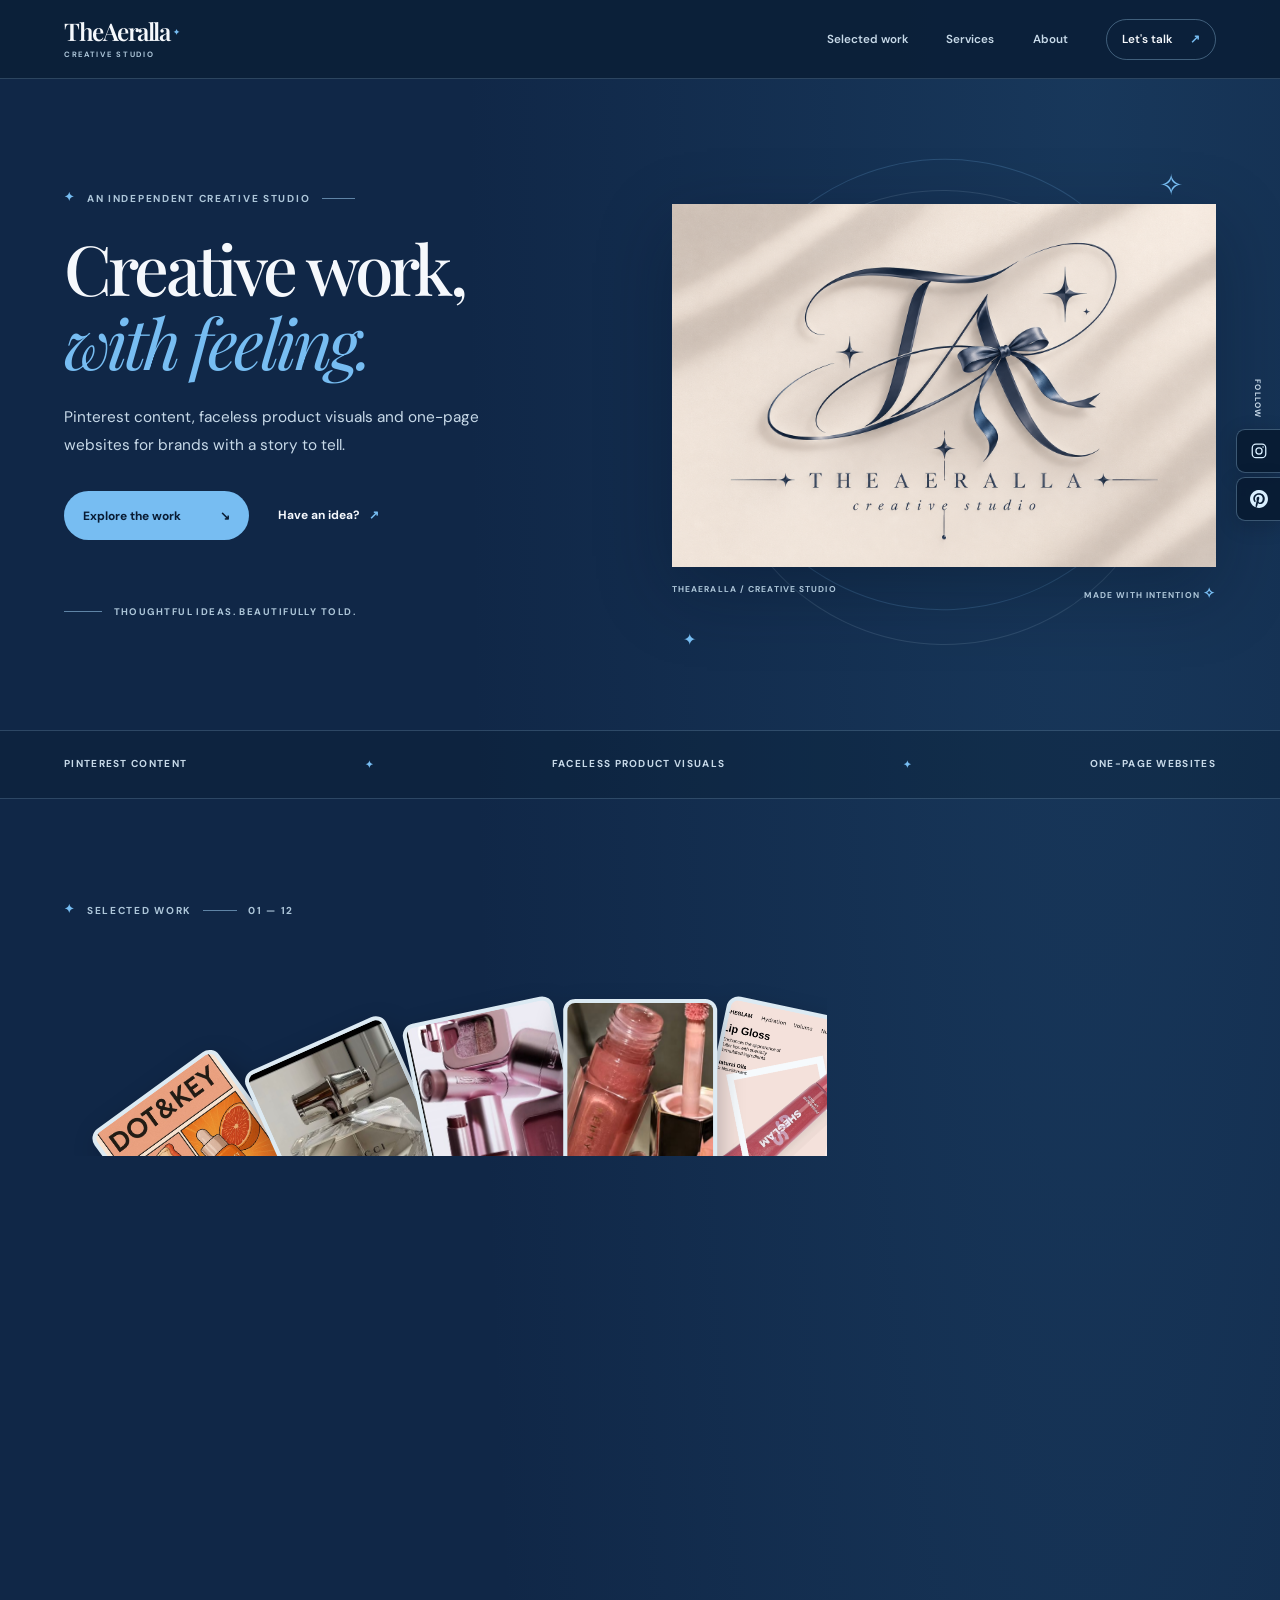
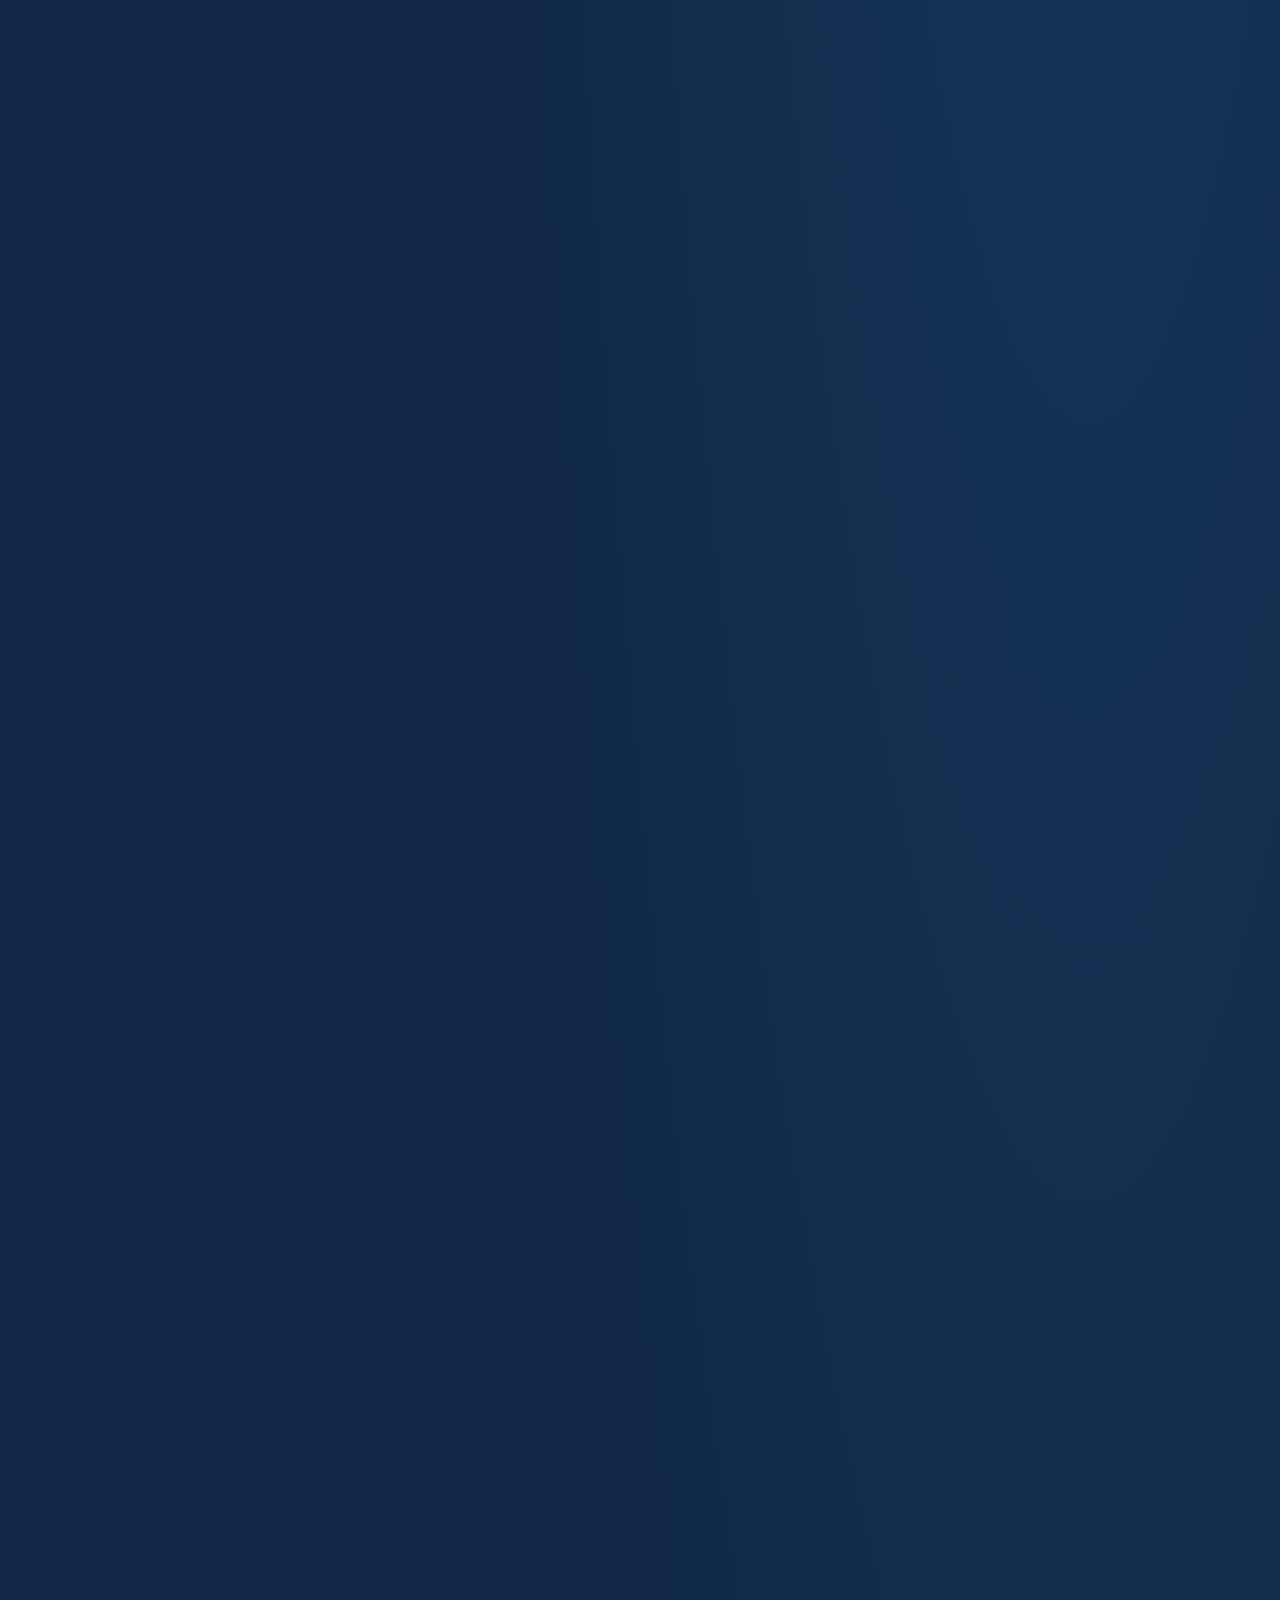
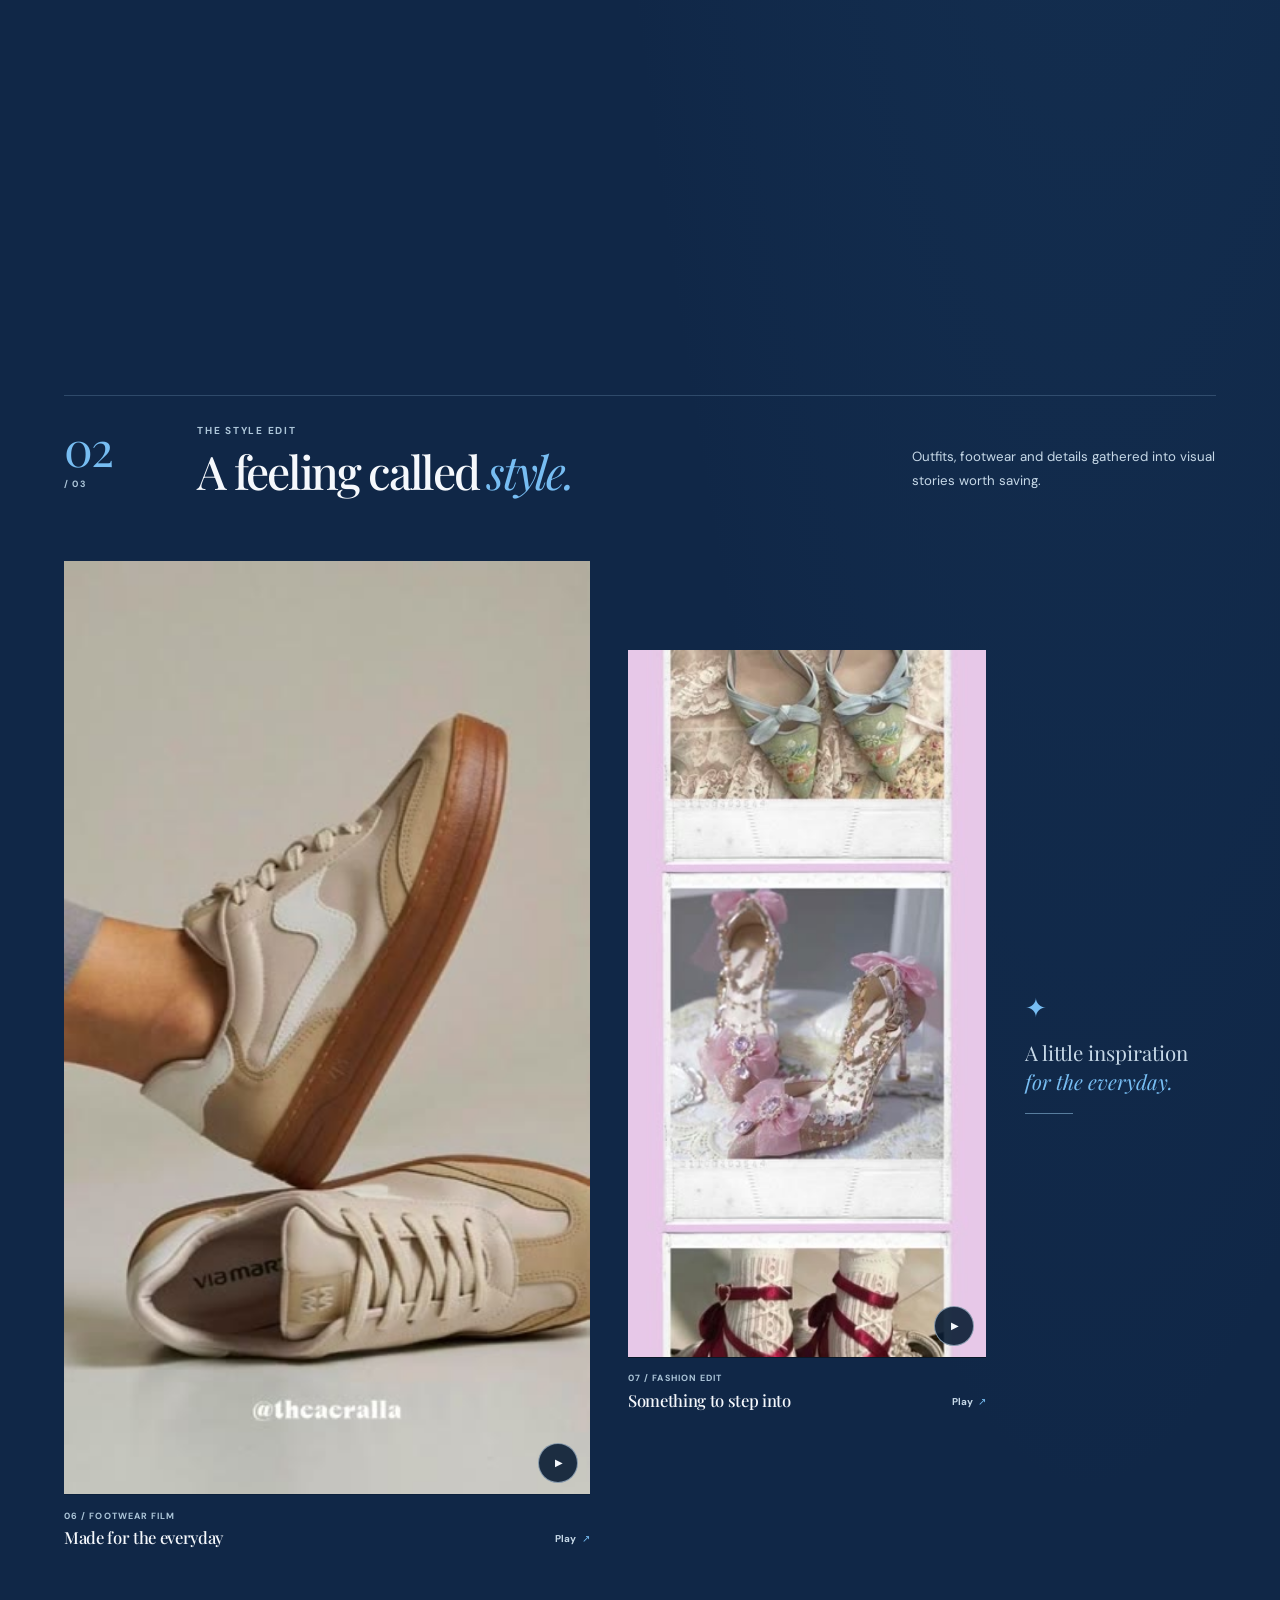
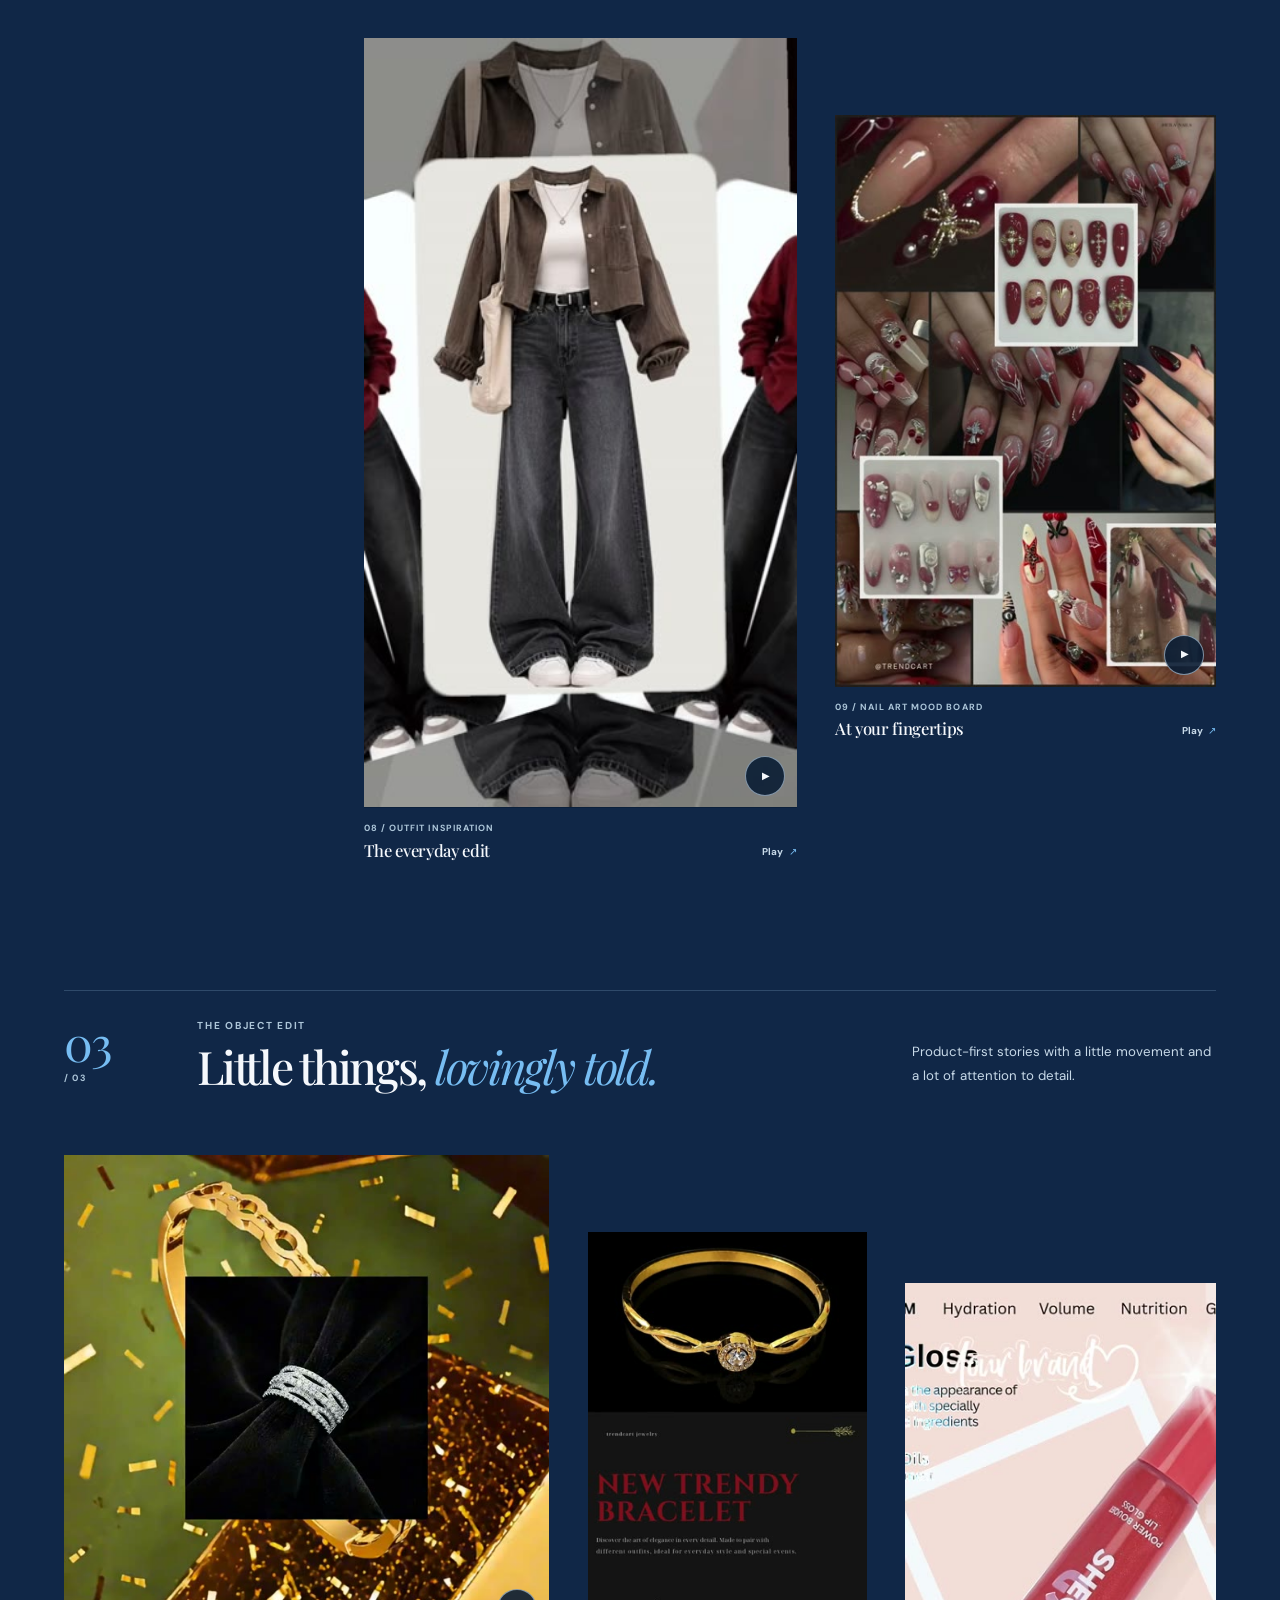
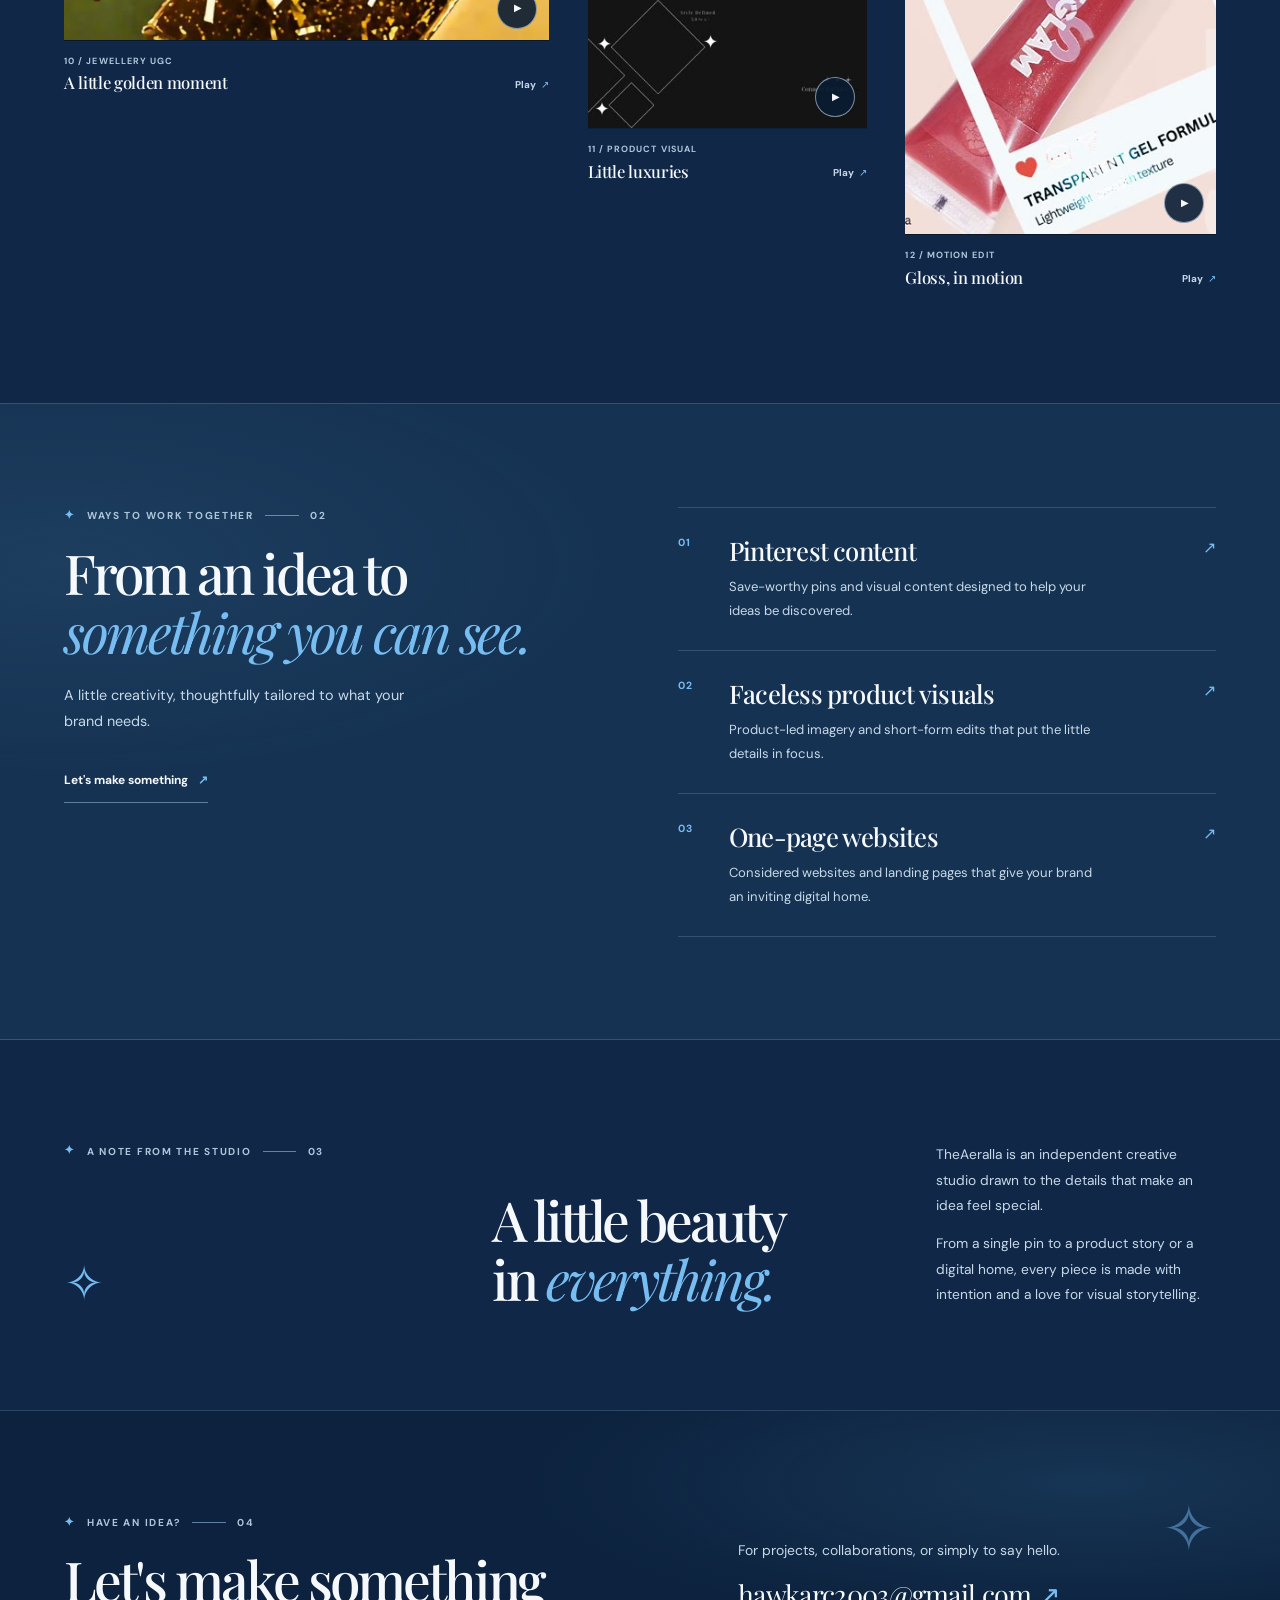
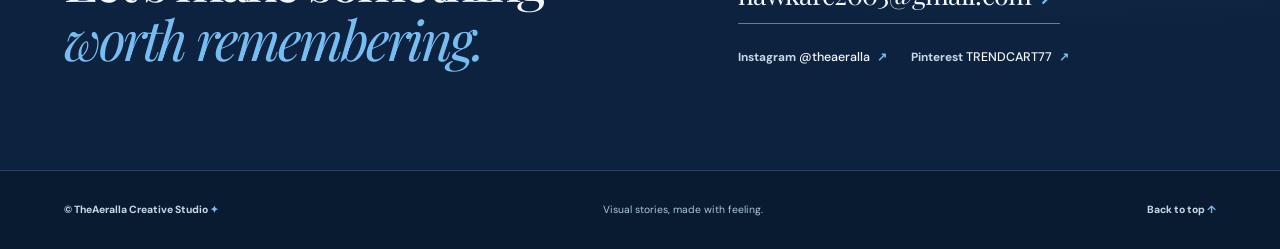
==== commit 2d4900ac: "Add animated fan gallery and social side links Co-authored-by: arena-agent <297053741+arena-agent@us" ====
--- a/index.html
+++ b/index.html
@@ -39,6 +39,18 @@
     </div>
   </header>
 
+  <aside class="social-rail" aria-label="Follow TheAeralla">
+    <span class="social-rail__label" aria-hidden="true">FOLLOW</span>
+    <a href="https://instagram.com/theaeralla" target="_blank" rel="noopener noreferrer" aria-label="Instagram: @theaeralla (opens in a new tab)">
+      <svg viewBox="0 0 24 24" fill="none" stroke="currentColor" stroke-width="1.7" aria-hidden="true" focusable="false"><rect x="3" y="3" width="18" height="18" rx="5"></rect><circle cx="12" cy="12" r="4.1"></circle><circle cx="17.4" cy="6.7" r="1" fill="currentColor" stroke="none"></circle></svg>
+      <span class="social-rail__tooltip" aria-hidden="true">Instagram · @theaeralla</span>
+    </a>
+    <a href="https://in.pinterest.com/TRENDCART77/" target="_blank" rel="noopener noreferrer" aria-label="Pinterest: TRENDCART77 (opens in a new tab)">
+      <svg viewBox="0 0 24 24" fill="currentColor" aria-hidden="true" focusable="false"><path d="M12.017 0C5.396 0 .029 5.367.029 11.987c0 5.079 3.158 9.417 7.618 11.162-.105-.949-.199-2.403.041-3.439.219-.937 1.406-5.957 1.406-5.957s-.359-.72-.359-1.781c0-1.663.967-2.911 2.168-2.911 1.024 0 1.518.769 1.518 1.688 0 1.029-.653 2.567-.992 3.992-.285 1.193.6 2.165 1.775 2.165 2.128 0 3.768-2.245 3.768-5.487 0-2.861-2.063-4.869-5.008-4.869-3.41 0-5.409 2.562-5.409 5.199 0 1.033.394 2.143.889 2.741.099.12.112.225.085.345-.09.375-.293 1.199-.334 1.363-.053.225-.172.271-.401.165-1.495-.69-2.433-2.878-2.433-4.646 0-3.776 2.748-7.252 7.92-7.252 4.158 0 7.392 2.967 7.392 6.923 0 4.135-2.607 7.462-6.233 7.462-1.214 0-2.354-.629-2.758-1.379l-.749 2.848c-.269 1.045-1.004 2.352-1.498 3.146 1.123.345 2.306.535 3.55.535 6.607 0 11.985-5.365 11.985-11.987C23.97 5.39 18.592.026 11.985.026L12.017 0z"></path></svg>
+      <span class="social-rail__tooltip" aria-hidden="true">Pinterest · TRENDCART77</span>
+    </a>
+  </aside>
+
   <main id="main" tabindex="-1">
     <section class="hero shell" aria-labelledby="hero-heading">
       <div class="hero__copy">
@@ -72,12 +84,44 @@
     </div>
 
     <section class="work shell" id="work" aria-labelledby="work-heading">
-      <div class="section-intro" data-reveal>
-        <div>
+      <div class="work-fan" role="group" aria-roledescription="carousel" aria-label="Selected work" data-reveal>
+        <div class="work-fan__topline">
           <p class="eyebrow"><span class="spark" aria-hidden="true">✦</span> Selected work <span class="eyebrow__line" aria-hidden="true"></span> 01 — 12</p>
-          <h2 id="work-heading">Considered visuals.<br><em>Made to be remembered.</em></h2>
-        </div>
-        <p class="section-intro__copy">A collection of little details, big ideas and visual stories. Select a piece for a closer look.</p>
+          <span>A little look around <span aria-hidden="true">↘</span></span>
+        </div>
+        <div class="work-fan__stage">
+          <span class="work-fan__arc" aria-hidden="true"></span>
+          <div class="work-fan__cards" id="work-fan-cards">
+            <a class="work-fan__card" href="#project-01" data-fan-project="01" aria-label="01, View Good skin days image"><span class="work-fan__card-inner"><img src="assets/media/file_00000000b4e4821185a0f62eccb2d9fc.jpg" width="360" height="480" alt="" loading="lazy" decoding="async"><span class="work-fan__card-number" aria-hidden="true">01</span><span class="work-fan__card-kind" aria-hidden="true">↗</span></span></a>
+            <a class="work-fan__card" href="#project-02" data-fan-project="02" aria-label="02, Play A moment of bloom video"><span class="work-fan__card-inner"><img src="assets/work-previews/02.jpg" width="360" height="480" alt="" loading="lazy" decoding="async"><span class="work-fan__card-number" aria-hidden="true">02</span><span class="work-fan__card-kind" aria-hidden="true">▶</span></span></a>
+            <a class="work-fan__card" href="#project-03" data-fan-project="03" aria-label="03, Play A beauty kind of mood video"><span class="work-fan__card-inner"><img src="assets/work-previews/03.jpg" width="360" height="480" alt="" loading="lazy" decoding="async"><span class="work-fan__card-number" aria-hidden="true">03</span><span class="work-fan__card-kind" aria-hidden="true">▶</span></span></a>
+            <a class="work-fan__card" href="#project-04" data-fan-project="04" aria-label="04, Play The gloss edit video"><span class="work-fan__card-inner"><img src="assets/work-previews/04.jpg" width="360" height="480" alt="" loading="lazy" decoding="async"><span class="work-fan__card-number" aria-hidden="true">04</span><span class="work-fan__card-kind" aria-hidden="true">▶</span></span></a>
+            <a class="work-fan__card" href="#project-05" data-fan-project="05" aria-label="05, View A little gloss image"><span class="work-fan__card-inner"><img src="assets/media/file_00000000311c8211bea4f023861b57ba.png" width="360" height="480" alt="" loading="lazy" decoding="async"><span class="work-fan__card-number" aria-hidden="true">05</span><span class="work-fan__card-kind" aria-hidden="true">↗</span></span></a>
+            <a class="work-fan__card" href="#project-06" data-fan-project="06" aria-label="06, Play Made for the everyday video"><span class="work-fan__card-inner"><img src="assets/work-previews/06.jpg" width="360" height="480" alt="" loading="lazy" decoding="async"><span class="work-fan__card-number" aria-hidden="true">06</span><span class="work-fan__card-kind" aria-hidden="true">▶</span></span></a>
+            <a class="work-fan__card" href="#project-07" data-fan-project="07" aria-label="07, Play Something to step into video"><span class="work-fan__card-inner"><img src="assets/work-previews/07.jpg" width="360" height="480" alt="" loading="lazy" decoding="async"><span class="work-fan__card-number" aria-hidden="true">07</span><span class="work-fan__card-kind" aria-hidden="true">▶</span></span></a>
+            <a class="work-fan__card" href="#project-08" data-fan-project="08" aria-label="08, Play The everyday edit video"><span class="work-fan__card-inner"><img src="assets/work-previews/08.jpg" width="360" height="480" alt="" loading="lazy" decoding="async"><span class="work-fan__card-number" aria-hidden="true">08</span><span class="work-fan__card-kind" aria-hidden="true">▶</span></span></a>
+            <a class="work-fan__card" href="#project-09" data-fan-project="09" aria-label="09, Play At your fingertips video"><span class="work-fan__card-inner"><img src="assets/work-previews/09.jpg" width="360" height="480" alt="" loading="lazy" decoding="async"><span class="work-fan__card-number" aria-hidden="true">09</span><span class="work-fan__card-kind" aria-hidden="true">▶</span></span></a>
+            <a class="work-fan__card" href="#project-10" data-fan-project="10" aria-label="10, Play A little golden moment video"><span class="work-fan__card-inner"><img src="assets/work-previews/10.jpg" width="360" height="480" alt="" loading="lazy" decoding="async"><span class="work-fan__card-number" aria-hidden="true">10</span><span class="work-fan__card-kind" aria-hidden="true">▶</span></span></a>
+            <a class="work-fan__card" href="#project-11" data-fan-project="11" aria-label="11, Play Little luxuries video"><span class="work-fan__card-inner"><img src="assets/work-previews/11.jpg" width="360" height="480" alt="" loading="lazy" decoding="async"><span class="work-fan__card-number" aria-hidden="true">11</span><span class="work-fan__card-kind" aria-hidden="true">▶</span></span></a>
+            <a class="work-fan__card" href="#project-12" data-fan-project="12" aria-label="12, Play Gloss, in motion video"><span class="work-fan__card-inner"><img src="assets/work-previews/12.jpg" width="360" height="480" alt="" loading="lazy" decoding="async"><span class="work-fan__card-number" aria-hidden="true">12</span><span class="work-fan__card-kind" aria-hidden="true">▶</span></span></a>
+          </div>
+          <div class="work-fan__heading">
+            <span class="work-fan__spark" aria-hidden="true">✧</span>
+            <h2 id="work-heading">My <em>works.</em></h2>
+            <p>Little details, big ideas &amp; visual stories.</p>
+          </div>
+        </div>
+        <div class="work-fan__footer">
+          <p class="work-fan__instruction"><span aria-hidden="true">✦</span> Tap a piece · swipe or use the arrows</p>
+          <div class="work-fan__controls" role="group" aria-label="Work carousel controls">
+            <button class="work-fan__arrow" type="button" data-fan-previous aria-controls="work-fan-cards" aria-label="Show previous work">←</button>
+            <span class="work-fan__counter" aria-hidden="true"><span data-fan-number>04</span> <span>/</span> 12</span>
+            <button class="work-fan__arrow" type="button" data-fan-next aria-controls="work-fan-cards" aria-label="Show next work">→</button>
+            <button class="work-fan__toggle" type="button" data-fan-toggle aria-controls="work-fan-cards">Pause motion</button>
+          </div>
+          <span class="sr-only" data-fan-announcement aria-live="polite" aria-atomic="true"></span>
+        </div>
+        <div class="work-fan__index"><span>THE AERALLA / CREATIVE STUDIO</span><span>EXPLORE ALL 12 STORIES <span aria-hidden="true">↓</span></span></div>
       </div>
 
       <section class="chapter" aria-labelledby="beauty-heading">
@@ -88,16 +132,16 @@
         </div>
 
         <div class="beauty-feature">
-          <figure class="project project--skincare" data-project data-index="01" data-title="Good skin days" data-detail="Skincare / Visual concept" data-reveal>
+          <figure class="project project--skincare" id="project-01" data-project data-index="01" data-title="Good skin days" data-detail="Skincare / Visual concept" data-reveal>
             <div class="project__media" style="--ratio: 1024 / 1536">
               <img src="assets/media/file_00000000b4e4821185a0f62eccb2d9fc.jpg" width="1024" height="1536" alt="Dot &amp; Key skincare serum visual with strawberry and orange illustrations" loading="lazy" decoding="async">
               <button class="project__open" type="button" aria-label="Open Good skin days image" aria-haspopup="dialog"></button>
             </div>
             <figcaption class="project__caption"><div><span>01 / SKINCARE VISUAL</span><h4>Good skin days</h4></div><span class="project__cue" aria-hidden="true">View <b>↗</b></span></figcaption>
           </figure>
-          <figure class="project project--fragrance" data-project data-index="02" data-title="A moment of bloom" data-detail="Fragrance / Product story" data-reveal>
-            <div class="project__media" style="--ratio: 720 / 1280">
-              <video controls muted playsinline preload="none" width="720" height="1280" data-preview-time="6" aria-label="Fragrance product story video"><source src="assets/media/lv_7562388486536367413_20261114134054(3).mp4" type="video/mp4">Your browser does not support embedded video.</video>
+          <figure class="project project--fragrance" id="project-02" data-project data-index="02" data-title="A moment of bloom" data-detail="Fragrance / Product story" data-reveal>
+            <div class="project__media" style="--ratio: 720 / 1280">
+              <video controls muted playsinline preload="none" poster="assets/work-previews/02.jpg" width="720" height="1280" data-preview-time="6" aria-label="Fragrance product story video"><source src="assets/media/lv_7562388486536367413_20261114134054(3).mp4" type="video/mp4">Your browser does not support embedded video.</video>
               <button class="project__open" type="button" aria-label="Play A moment of bloom video" aria-haspopup="dialog"></button>
             </div>
             <figcaption class="project__caption"><div><span>02 / FRAGRANCE FILM</span><h4>A moment of bloom</h4></div><span class="project__cue" aria-hidden="true">Play <b>↗</b></span></figcaption>
@@ -106,21 +150,21 @@
         </div>
 
         <div class="beauty-more">
-          <figure class="project project--beauty-mood" data-project data-index="03" data-title="A beauty kind of mood" data-detail="Makeup / Creative edit" data-reveal>
+          <figure class="project project--beauty-mood" id="project-03" data-project data-index="03" data-title="A beauty kind of mood" data-detail="Makeup / Creative edit" data-reveal>
             <div class="project__media" style="--ratio: 1080 / 1920">
-              <video controls muted playsinline preload="none" width="1080" height="1920" data-preview-time="4.5" aria-label="Makeup creative edit video"><source src="assets/media/lv_0_20261120224711(2).mp4" type="video/mp4">Your browser does not support embedded video.</video>
+              <video controls muted playsinline preload="none" poster="assets/work-previews/03.jpg" width="1080" height="1920" data-preview-time="4.5" aria-label="Makeup creative edit video"><source src="assets/media/lv_0_20261120224711(2).mp4" type="video/mp4">Your browser does not support embedded video.</video>
               <button class="project__open" type="button" aria-label="Play A beauty kind of mood video" aria-haspopup="dialog"></button>
             </div>
             <figcaption class="project__caption"><div><span>03 / BEAUTY EDIT</span><h4>A beauty kind of mood</h4></div><span class="project__cue" aria-hidden="true">Play <b>↗</b></span></figcaption>
           </figure>
-          <figure class="project project--gloss-film" data-project data-index="04" data-title="The gloss edit" data-detail="Beauty / Product details" data-reveal>
-            <div class="project__media" style="--ratio: 720 / 1280">
-              <video controls muted playsinline preload="none" width="720" height="1280" aria-label="Lip colour product video"><source src="assets/media/lv_7610453473481493813_20261114134247(3).mp4" type="video/mp4">Your browser does not support embedded video.</video>
+          <figure class="project project--gloss-film" id="project-04" data-project data-index="04" data-title="The gloss edit" data-detail="Beauty / Product details" data-reveal>
+            <div class="project__media" style="--ratio: 720 / 1280">
+              <video controls muted playsinline preload="none" poster="assets/work-previews/04.jpg" width="720" height="1280" aria-label="Lip colour product video"><source src="assets/media/lv_7610453473481493813_20261114134247(3).mp4" type="video/mp4">Your browser does not support embedded video.</video>
               <button class="project__open" type="button" aria-label="Play The gloss edit video" aria-haspopup="dialog"></button>
             </div>
             <figcaption class="project__caption"><div><span>04 / PRODUCT DETAILS</span><h4>The gloss edit</h4></div><span class="project__cue" aria-hidden="true">Play <b>↗</b></span></figcaption>
           </figure>
-          <figure class="project project--gloss-still" data-project data-index="05" data-title="A little gloss" data-detail="Beauty / Visual concept" data-reveal>
+          <figure class="project project--gloss-still" id="project-05" data-project data-index="05" data-title="A little gloss" data-detail="Beauty / Visual concept" data-reveal>
             <div class="project__media" style="--ratio: 1229 / 1536">
               <img src="assets/media/file_00000000311c8211bea4f023861b57ba.png" width="1229" height="1536" alt="SHEGLAM lip gloss creative visual in soft pink" loading="lazy" decoding="async">
               <button class="project__open" type="button" aria-label="Open A little gloss image" aria-haspopup="dialog"></button>
@@ -137,16 +181,16 @@
           <p class="chapter-heading__description">Outfits, footwear and details gathered into visual stories worth saving.</p>
         </div>
         <div class="style-feature">
-          <figure class="project project--sneakers" data-project data-index="06" data-title="Made for the everyday" data-detail="Footwear / Product film" data-reveal>
-            <div class="project__media" style="--ratio: 720 / 1280">
-              <video controls muted playsinline preload="none" width="720" height="1280" data-preview-time="8.8" aria-label="Sneaker product film"><source src="assets/media/lv_7627484597755989269_20261113153930(5).mp4" type="video/mp4">Your browser does not support embedded video.</video>
+          <figure class="project project--sneakers" id="project-06" data-project data-index="06" data-title="Made for the everyday" data-detail="Footwear / Product film" data-reveal>
+            <div class="project__media" style="--ratio: 720 / 1280">
+              <video controls muted playsinline preload="none" poster="assets/work-previews/06.jpg" width="720" height="1280" data-preview-time="8.8" aria-label="Sneaker product film"><source src="assets/media/lv_7627484597755989269_20261113153930(5).mp4" type="video/mp4">Your browser does not support embedded video.</video>
               <button class="project__open" type="button" aria-label="Play Made for the everyday video" aria-haspopup="dialog"></button>
             </div>
             <figcaption class="project__caption"><div><span>06 / FOOTWEAR FILM</span><h4>Made for the everyday</h4></div><span class="project__cue" aria-hidden="true">Play <b>↗</b></span></figcaption>
           </figure>
-          <figure class="project project--shoes" data-project data-index="07" data-title="Something to step into" data-detail="Fashion / Visual edit" data-reveal>
+          <figure class="project project--shoes" id="project-07" data-project data-index="07" data-title="Something to step into" data-detail="Fashion / Visual edit" data-reveal>
             <div class="project__media" style="--ratio: 1024 / 2020">
-              <video controls muted playsinline preload="none" width="1024" height="2020" aria-label="Fashion and shoes visual edit"><source src="assets/media/ugc-video-01(3).mp4" type="video/mp4">Your browser does not support embedded video.</video>
+              <video controls muted playsinline preload="none" poster="assets/work-previews/07.jpg" width="1024" height="2020" aria-label="Fashion and shoes visual edit"><source src="assets/media/ugc-video-01(3).mp4" type="video/mp4">Your browser does not support embedded video.</video>
               <button class="project__open" type="button" aria-label="Play Something to step into video" aria-haspopup="dialog"></button>
             </div>
             <figcaption class="project__caption"><div><span>07 / FASHION EDIT</span><h4>Something to step into</h4></div><span class="project__cue" aria-hidden="true">Play <b>↗</b></span></figcaption>
@@ -154,16 +198,16 @@
           <div class="margin-note margin-note--style" data-reveal><span class="margin-note__star" aria-hidden="true">✦</span><p>A little inspiration <em>for the everyday.</em></p><span class="margin-note__line" aria-hidden="true"></span></div>
         </div>
         <div class="style-more">
-          <figure class="project project--outfits" data-project data-index="08" data-title="The everyday edit" data-detail="Fashion / Outfit inspiration" data-reveal>
-            <div class="project__media" style="--ratio: 720 / 1280">
-              <video controls muted playsinline preload="none" width="720" height="1280" data-preview-time="6" aria-label="Outfit inspiration video"><source src="assets/media/reset_metadata_lv_7654793459022302484_20261117145706(3).mp4" type="video/mp4">Your browser does not support embedded video.</video>
+          <figure class="project project--outfits" id="project-08" data-project data-index="08" data-title="The everyday edit" data-detail="Fashion / Outfit inspiration" data-reveal>
+            <div class="project__media" style="--ratio: 720 / 1280">
+              <video controls muted playsinline preload="none" poster="assets/work-previews/08.jpg" width="720" height="1280" data-preview-time="6" aria-label="Outfit inspiration video"><source src="assets/media/reset_metadata_lv_7654793459022302484_20261117145706(3).mp4" type="video/mp4">Your browser does not support embedded video.</video>
               <button class="project__open" type="button" aria-label="Play The everyday edit video" aria-haspopup="dialog"></button>
             </div>
             <figcaption class="project__caption"><div><span>08 / OUTFIT INSPIRATION</span><h4>The everyday edit</h4></div><span class="project__cue" aria-hidden="true">Play <b>↗</b></span></figcaption>
           </figure>
-          <figure class="project project--nails" data-project data-index="09" data-title="At your fingertips" data-detail="Nail art / Mood board" data-reveal>
+          <figure class="project project--nails" id="project-09" data-project data-index="09" data-title="At your fingertips" data-detail="Nail art / Mood board" data-reveal>
             <div class="project__media" style="--ratio: 1000 / 1500">
-              <video controls muted playsinline preload="none" width="1000" height="1500" data-preview-time="2.5" aria-label="Nail art mood-board video"><source src="assets/media/VID_20251206_001457_902.mp4" type="video/mp4">Your browser does not support embedded video.</video>
+              <video controls muted playsinline preload="none" poster="assets/work-previews/09.jpg" width="1000" height="1500" data-preview-time="2.5" aria-label="Nail art mood-board video"><source src="assets/media/VID_20251206_001457_902.mp4" type="video/mp4">Your browser does not support embedded video.</video>
               <button class="project__open" type="button" aria-label="Play At your fingertips video" aria-haspopup="dialog"></button>
             </div>
             <figcaption class="project__caption"><div><span>09 / NAIL ART MOOD BOARD</span><h4>At your fingertips</h4></div><span class="project__cue" aria-hidden="true">Play <b>↗</b></span></figcaption>
@@ -178,23 +222,23 @@
           <p class="chapter-heading__description">Product-first stories with a little movement and a lot of attention to detail.</p>
         </div>
         <div class="object-gallery">
-          <figure class="project project--gold" data-project data-index="10" data-title="A little golden moment" data-detail="Jewellery / Product-first UGC" data-reveal>
+          <figure class="project project--gold" id="project-10" data-project data-index="10" data-title="A little golden moment" data-detail="Jewellery / Product-first UGC" data-reveal>
             <div class="project__media" style="--ratio: 1080 / 1080">
-              <video controls muted playsinline preload="none" width="1080" height="1080" aria-label="Jewellery product-first UGC video"><source src="assets/media/lv-ugc(2).mp4" type="video/mp4">Your browser does not support embedded video.</video>
+              <video controls muted playsinline preload="none" poster="assets/work-previews/10.jpg" width="1080" height="1080" aria-label="Jewellery product-first UGC video"><source src="assets/media/lv-ugc(2).mp4" type="video/mp4">Your browser does not support embedded video.</video>
               <button class="project__open" type="button" aria-label="Play A little golden moment video" aria-haspopup="dialog"></button>
             </div>
             <figcaption class="project__caption"><div><span>10 / JEWELLERY UGC</span><h4>A little golden moment</h4></div><span class="project__cue" aria-hidden="true">Play <b>↗</b></span></figcaption>
           </figure>
-          <figure class="project project--bracelet" data-project data-index="11" data-title="Little luxuries" data-detail="Jewellery / Product visual" data-reveal>
-            <div class="project__media" style="--ratio: 720 / 1280">
-              <video controls muted playsinline preload="none" width="720" height="1280" data-preview-time="2" aria-label="Jewellery bracelet visual video"><source src="assets/media/peaceful-notes.mp4" type="video/mp4">Your browser does not support embedded video.</video>
+          <figure class="project project--bracelet" id="project-11" data-project data-index="11" data-title="Little luxuries" data-detail="Jewellery / Product visual" data-reveal>
+            <div class="project__media" style="--ratio: 720 / 1280">
+              <video controls muted playsinline preload="none" poster="assets/work-previews/11.jpg" width="720" height="1280" data-preview-time="2" aria-label="Jewellery bracelet visual video"><source src="assets/media/peaceful-notes.mp4" type="video/mp4">Your browser does not support embedded video.</video>
               <button class="project__open" type="button" aria-label="Play Little luxuries video" aria-haspopup="dialog"></button>
             </div>
             <figcaption class="project__caption"><div><span>11 / PRODUCT VISUAL</span><h4>Little luxuries</h4></div><span class="project__cue" aria-hidden="true">Play <b>↗</b></span></figcaption>
           </figure>
-          <figure class="project project--motion" data-project data-index="12" data-title="Gloss, in motion" data-detail="Beauty / Creative edit" data-reveal>
+          <figure class="project project--motion" id="project-12" data-project data-index="12" data-title="Gloss, in motion" data-detail="Beauty / Creative edit" data-reveal>
             <div class="project__media" style="--ratio: 720 / 1278">
-              <video controls muted playsinline preload="none" width="720" height="1278" data-preview-time="3.2" aria-label="Lip gloss visual motion video"><source src="assets/media/lv_7647135303001476353_20261113154345(4).mp4" type="video/mp4">Your browser does not support embedded video.</video>
+              <video controls muted playsinline preload="none" poster="assets/work-previews/12.jpg" width="720" height="1278" data-preview-time="3.2" aria-label="Lip gloss visual motion video"><source src="assets/media/lv_7647135303001476353_20261113154345(4).mp4" type="video/mp4">Your browser does not support embedded video.</video>
               <button class="project__open" type="button" aria-label="Play Gloss, in motion video" aria-haspopup="dialog"></button>
             </div>
             <figcaption class="project__caption"><div><span>12 / MOTION EDIT</span><h4>Gloss, in motion</h4></div><span class="project__cue" aria-hidden="true">Play <b>↗</b></span></figcaption>
@@ -227,7 +271,7 @@
     <section class="contact" id="contact" aria-labelledby="contact-heading">
       <div class="shell contact__inner" data-reveal>
         <div><p class="eyebrow"><span class="spark" aria-hidden="true">✦</span> Have an idea? <span class="eyebrow__line" aria-hidden="true"></span> 04</p><h2 id="contact-heading">Let's make something<br><em>worth remembering.</em></h2></div>
-        <div class="contact__links"><p>For projects, collaborations, or simply to say hello.</p><a class="contact__email" href="mailto:hawkarc2003@gmail.com?subject=Creative%20project%20inquiry%20%E2%80%94%20TheAeralla">hawkarc2003@gmail.com <span aria-hidden="true">↗</span></a><div class="contact__socials"><a href="https://www.instagram.com/theaeralla/" target="_blank" rel="noopener noreferrer">Instagram <span aria-hidden="true">↗</span><span class="sr-only"> (opens in a new tab)</span></a><a href="https://in.pinterest.com/TRENDCART77/" target="_blank" rel="noopener noreferrer">Pinterest <span aria-hidden="true">↗</span><span class="sr-only"> (opens in a new tab)</span></a></div></div>
+        <div class="contact__links"><p>For projects, collaborations, or simply to say hello.</p><a class="contact__email" href="mailto:hawkarc2003@gmail.com?subject=Creative%20project%20inquiry%20%E2%80%94%20TheAeralla">hawkarc2003@gmail.com <span aria-hidden="true">↗</span></a><div class="contact__socials"><a href="https://instagram.com/theaeralla" target="_blank" rel="noopener noreferrer">Instagram <strong>@theaeralla</strong> <span aria-hidden="true">↗</span><span class="sr-only"> (opens in a new tab)</span></a><a href="https://in.pinterest.com/TRENDCART77/" target="_blank" rel="noopener noreferrer">Pinterest <strong>TRENDCART77</strong> <span aria-hidden="true">↗</span><span class="sr-only"> (opens in a new tab)</span></a></div></div>
         <span class="contact__star" aria-hidden="true">✧</span>
       </div>
     </section>
@@ -238,7 +282,7 @@
   <dialog class="viewer" id="project-viewer" aria-labelledby="viewer-title" aria-describedby="viewer-detail">
     <div class="viewer__panel">
       <div class="viewer__top"><span class="viewer__brand">TheAeralla <span aria-hidden="true">✦</span></span><span class="viewer__top-label">Selected work</span><button class="viewer__close" type="button" aria-label="Close viewer"><span aria-hidden="true">×</span></button></div>
-      <div class="viewer__body"><div class="viewer__visual" id="viewer-visual"></div><div class="viewer__details"><p class="eyebrow" id="viewer-index"></p><h2 id="viewer-title" aria-live="polite">Selected project</h2><p class="viewer__detail" id="viewer-detail"></p><p class="viewer__hint" id="viewer-hint" hidden></p><a class="viewer__contact" href="mailto:hawkarc2003@gmail.com?subject=Creative%20project%20inquiry%20%E2%80%94%20TheAeralla">Start a project <span aria-hidden="true">↗</span></a></div></div>
+      <div class="viewer__body"><div class="viewer__visual" id="viewer-visual"></div><div class="viewer__details"><p class="eyebrow" id="viewer-index"></p><h2 id="viewer-title" aria-live="polite">Selected project</h2><p class="viewer__detail" id="viewer-detail"></p><p class="viewer__hint" id="viewer-hint" role="status" hidden></p><a class="viewer__contact" href="mailto:hawkarc2003@gmail.com?subject=Creative%20project%20inquiry%20%E2%80%94%20TheAeralla">Start a project <span aria-hidden="true">↗</span></a></div></div>
       <div class="viewer__bottom"><span id="viewer-counter" aria-live="polite"></span><div class="viewer__navigation"><button class="viewer__previous" type="button" aria-label="Previous project"><span aria-hidden="true">←</span> <span class="viewer__nav-label">Previous</span></button><button class="viewer__next" type="button" aria-label="Next project"><span class="viewer__nav-label">Next</span> <span aria-hidden="true">→</span></button></div></div>
     </div>
   </dialog>
--- a/styles.css
+++ b/styles.css
@@ -228,6 +228,82 @@
   display: none;
 }
 
+/* A small, always-available social rail; full handles also appear in contact. */
+.social-rail {
+  position: fixed;
+  z-index: 19;
+  top: 50%;
+  right: 0;
+  display: grid;
+  gap: 4px;
+  transform: translateY(-50%);
+}
+
+.social-rail__label {
+  justify-self: center;
+  padding-bottom: .4rem;
+  color: var(--soft);
+  font-size: .5rem;
+  font-weight: 700;
+  letter-spacing: .16em;
+  writing-mode: vertical-rl;
+}
+
+.social-rail a {
+  position: relative;
+  display: grid;
+  width: 44px;
+  height: 44px;
+  place-items: center;
+  color: var(--ice);
+  background: rgba(9, 28, 52, .96);
+  border: 1px solid rgba(159, 205, 237, .35);
+  border-right: 0;
+  border-radius: 9px 0 0 9px;
+  box-shadow: 0 5px 20px rgba(0, 8, 20, .2);
+  transition: color .2s ease, background .2s ease;
+}
+
+.social-rail a:hover,
+.social-rail a:focus-visible {
+  color: #fff;
+  background: #24496e;
+}
+
+.social-rail svg {
+  width: 18px;
+  height: 18px;
+}
+
+.social-rail__tooltip {
+  position: absolute;
+  top: 50%;
+  right: calc(100% + .55rem);
+  padding: .45rem .7rem;
+  color: var(--night);
+  background: var(--ice);
+  border-radius: 4px;
+  font-size: .66rem;
+  font-weight: 700;
+  line-height: 1.2;
+  opacity: 0;
+  pointer-events: none;
+  transform: translate(5px, -50%);
+  transition: opacity .2s ease, transform .2s ease;
+  white-space: nowrap;
+}
+
+.social-rail a:hover .social-rail__tooltip,
+.social-rail a:focus-visible .social-rail__tooltip {
+  opacity: 1;
+  transform: translate(0, -50%);
+}
+
+body.viewer-open .social-rail {
+  visibility: hidden;
+  pointer-events: none;
+}
+
 .hero {
   display: grid;
   grid-template-columns: minmax(0, 1fr) minmax(0, 1.05fr);
@@ -267,7 +343,6 @@
 }
 
 .hero h1,
-.section-intro h2,
 .services h2,
 .about h2,
 .contact h2 {
@@ -283,7 +358,6 @@
 }
 
 .hero h1 em,
-.section-intro h2 em,
 .chapter h3 em,
 .services h2 em,
 .about h2 em,
@@ -478,15 +552,6 @@
   padding-block: clamp(4.5rem, 8vw, 7rem) clamp(5rem, 9vw, 8rem);
 }
 
-.section-intro {
-  display: flex;
-  align-items: end;
-  justify-content: space-between;
-  gap: 3rem;
-  margin-bottom: clamp(4rem, 7vw, 6.5rem);
-}
-
-.section-intro h2,
 .services h2,
 .about h2,
 .contact h2 {
@@ -494,12 +559,355 @@
   font-size: clamp(2.6rem, 4.3vw, 4.5rem);
 }
 
-.section-intro__copy {
-  max-width: 19rem;
-  padding-bottom: .35rem;
+/* Fanned work cards: a scrollable row without JS, an animated arc with it. */
+.work-fan {
+  --fan-card-width: clamp(108px, 12vw, 158px);
+  --fan-step: clamp(88px, 11.2vw, 145px);
+  margin-bottom: clamp(4rem, 7vw, 6.5rem);
+}
+
+.work-fan__topline,
+.work-fan__index {
+  display: flex;
+  align-items: center;
+  justify-content: space-between;
+  gap: 1rem;
+}
+
+.work-fan__topline > span,
+.work-fan__index {
+  color: var(--muted);
+  font-size: .58rem;
+  font-weight: 700;
+  letter-spacing: .14em;
+  text-transform: uppercase;
+}
+
+.work-fan__topline > span span,
+.work-fan__index span span {
+  color: var(--sky);
+}
+
+.work-fan__stage {
+  position: relative;
+  margin-top: clamp(2.5rem, 5vw, 4.5rem);
+}
+
+.work-fan__arc {
+  display: none;
+}
+
+.work-fan__cards {
+  display: flex;
+  gap: .8rem;
+  padding: 1rem .5rem 1.5rem;
+  overflow-x: auto;
+  scroll-snap-type: x mandatory;
+}
+
+.work-fan__card {
+  display: block;
+  width: var(--fan-card-width);
+  flex: 0 0 var(--fan-card-width);
+  color: var(--text);
+  scroll-snap-align: center;
+  text-decoration: none;
+}
+
+.work-fan__card-inner {
+  position: relative;
+  display: block;
+  width: 100%;
+  aspect-ratio: 3 / 4;
+  overflow: hidden;
+  background: #dceaf3;
+  border: 4px solid #dceaf3;
+  border-radius: 12px;
+  box-shadow: 0 13px 28px rgba(0, 8, 20, .3);
+  transition: transform .3s ease, box-shadow .3s ease;
+}
+
+.work-fan__card img {
+  width: 100%;
+  height: 100%;
+  object-fit: cover;
+}
+
+.work-fan__card-number,
+.work-fan__card-kind {
+  position: absolute;
+  bottom: .35rem;
+  display: grid;
+  min-width: 25px;
+  height: 25px;
+  place-items: center;
+  padding: 0 .25rem;
+  color: #fff;
+  background: rgba(5, 21, 40, .91);
+  border: 1px solid rgba(226, 241, 252, .48);
+  border-radius: 50%;
+  font-size: .56rem;
+  font-weight: 700;
+  line-height: 1;
+}
+
+.work-fan__card-number {
+  left: .35rem;
+}
+
+.work-fan__card-kind {
+  right: .35rem;
+  font-size: .5rem;
+}
+
+.work-fan__card:focus-visible {
+  z-index: 10 !important;
+  outline-offset: 4px;
+}
+
+.work-fan__card:hover .work-fan__card-inner,
+.work-fan__card:focus-visible .work-fan__card-inner {
+  box-shadow: 0 18px 35px rgba(0, 8, 20, .45);
+  transform: translateY(-7px);
+}
+
+.work-fan__heading {
+  text-align: center;
+}
+
+.work-fan__spark {
+  display: block;
+  color: var(--sky);
+  font-size: 1.4rem;
+  line-height: 1;
+}
+
+.work-fan__heading h2 {
+  margin-top: .45rem;
+  color: #bbcaff;
+  font-family: var(--sans);
+  font-size: clamp(2.4rem, 5.7vw, 5rem);
+  font-weight: 700;
+  letter-spacing: .04em;
+  line-height: 1;
+  text-transform: uppercase;
+  white-space: nowrap;
+}
+
+.work-fan__heading h2 em {
+  color: var(--ice);
+  font-family: var(--serif);
+  font-weight: 400;
+  letter-spacing: -.045em;
+}
+
+.work-fan__heading p {
+  margin-top: .8rem;
   color: var(--soft);
-  font-size: .87rem;
-  line-height: 1.85;
+  font-size: .78rem;
+  line-height: 1.6;
+}
+
+.work-fan__footer {
+  display: flex;
+  align-items: center;
+  justify-content: space-between;
+  gap: 1rem;
+  margin-top: 1.75rem;
+}
+
+.work-fan__instruction {
+  color: var(--soft);
+  font-size: .72rem;
+  font-weight: 600;
+}
+
+.work-fan__instruction span {
+  margin-right: .35rem;
+  color: var(--sky);
+}
+
+.work-fan__controls {
+  display: none;
+  align-items: center;
+  gap: .6rem;
+}
+
+.work-fan.is-enhanced .work-fan__controls {
+  display: flex;
+}
+
+.work-fan__arrow {
+  display: grid;
+  width: 44px;
+  height: 44px;
+  place-items: center;
+  padding: 0;
+  color: var(--ice);
+  background: transparent;
+  border: 1px solid rgba(159, 205, 237, .45);
+  border-radius: 50%;
+  cursor: pointer;
+  font-size: 1.1rem;
+  transition: background .2s ease, border-color .2s ease;
+}
+
+.work-fan__arrow:hover,
+.work-fan__arrow:focus-visible {
+  background: var(--blue);
+  border-color: var(--sky);
+}
+
+.work-fan__counter {
+  min-width: 3.8rem;
+  color: var(--text);
+  font-size: .69rem;
+  font-weight: 700;
+  letter-spacing: .1em;
+  text-align: center;
+  white-space: nowrap;
+}
+
+.work-fan__counter > span + span {
+  padding-inline: .2rem;
+  color: var(--muted);
+}
+
+.work-fan__toggle {
+  min-height: 44px;
+  margin-left: .5rem;
+  padding: .5rem .1rem;
+  color: var(--soft);
+  background: transparent;
+  border: 0;
+  cursor: pointer;
+  font-size: .66rem;
+  font-weight: 700;
+  text-decoration: underline;
+  text-underline-offset: .25em;
+}
+
+.work-fan__toggle:hover {
+  color: var(--sky);
+}
+
+.work-fan__index {
+  margin-top: clamp(2.5rem, 5vw, 4rem);
+  padding-top: 1rem;
+  border-top: 1px solid var(--line);
+}
+
+.work-fan.is-enhanced .work-fan__cards {
+  position: relative;
+  display: block;
+  height: clamp(310px, 32vw, 390px);
+  padding: 0;
+  overflow: hidden;
+  overflow: clip;
+  touch-action: pan-y;
+}
+
+.work-fan.is-enhanced .work-fan__card {
+  position: absolute;
+  top: 1rem;
+  left: 50%;
+  z-index: 4;
+  opacity: 1;
+  transform: translateX(-50%);
+  transition: left .7s cubic-bezier(.22, 1, .36, 1), top .7s cubic-bezier(.22, 1, .36, 1), transform .7s cubic-bezier(.22, 1, .36, 1), opacity .35s ease;
+}
+
+.work-fan.is-enhanced .work-fan__card[data-fan-position="-3"] {
+  top: 88px;
+  left: calc(50% - var(--fan-step) - var(--fan-step) - var(--fan-step));
+  z-index: 1;
+  transform: translateX(-50%) rotate(-36deg);
+}
+
+.work-fan.is-enhanced .work-fan__card[data-fan-position="-2"] {
+  top: 52px;
+  left: calc(50% - var(--fan-step) - var(--fan-step));
+  z-index: 2;
+  transform: translateX(-50%) rotate(-24deg);
+}
+
+.work-fan.is-enhanced .work-fan__card[data-fan-position="-1"] {
+  top: 25px;
+  left: calc(50% - var(--fan-step));
+  z-index: 3;
+  transform: translateX(-50%) rotate(-12deg);
+}
+
+.work-fan.is-enhanced .work-fan__card[data-fan-position="1"] {
+  top: 25px;
+  left: calc(50% + var(--fan-step));
+  z-index: 3;
+  transform: translateX(-50%) rotate(12deg);
+}
+
+.work-fan.is-enhanced .work-fan__card[data-fan-position="2"] {
+  top: 52px;
+  left: calc(50% + var(--fan-step) + var(--fan-step));
+  z-index: 2;
+  transform: translateX(-50%) rotate(24deg);
+}
+
+.work-fan.is-enhanced .work-fan__card[data-fan-position="3"] {
+  top: 88px;
+  left: calc(50% + var(--fan-step) + var(--fan-step) + var(--fan-step));
+  z-index: 1;
+  transform: translateX(-50%) rotate(36deg);
+}
+
+.work-fan.is-enhanced .work-fan__card[data-fan-position^="outside"] {
+  top: 115px;
+  z-index: 0;
+  opacity: 0;
+  pointer-events: none;
+}
+
+.work-fan.is-enhanced .work-fan__card[data-fan-position="outside-left"] {
+  left: 0;
+  transform: translateX(-50%) rotate(-42deg) scale(.9);
+}
+
+.work-fan.is-enhanced .work-fan__card[data-fan-position="outside-right"] {
+  left: 100%;
+  transform: translateX(-50%) rotate(42deg) scale(.9);
+}
+
+.work-fan.is-enhanced .work-fan__arc {
+  position: absolute;
+  top: 49%;
+  left: 50%;
+  display: block;
+  width: min(68%, 680px);
+  height: 50%;
+  border: 1px solid rgba(170, 195, 255, .25);
+  border-bottom: 0;
+  border-radius: 50% 50% 0 0;
+  pointer-events: none;
+  transform: translateX(-50%);
+}
+
+.work-fan.is-enhanced .work-fan__heading {
+  position: absolute;
+  z-index: 5;
+  right: 0;
+  bottom: 0;
+  left: 0;
+  width: min(65%, 650px);
+  margin-inline: auto;
+  pointer-events: none;
+}
+
+.reveal-ready .work-fan.is-visible .work-fan__card-inner {
+  animation: fan-arrive .8s cubic-bezier(.22, 1, .36, 1) var(--fan-delay, 0s) backwards;
+}
+
+@keyframes fan-arrive {
+  from { opacity: 0; transform: translateY(38px) scale(.88); }
+  to { opacity: 1; transform: translateY(0) scale(1); }
 }
 
 .chapter + .chapter {
@@ -952,6 +1360,12 @@
   margin-left: .25rem;
 }
 
+.contact__socials strong {
+  color: var(--text);
+  font-size: .78rem;
+  font-weight: 500;
+}
+
 .contact__star {
   position: absolute;
   top: -1rem;
@@ -1269,6 +1683,37 @@
   }
 }
 
+@media (max-width: 800px) {
+  .work-fan {
+    --fan-card-width: clamp(72px, 20vw, 114px);
+    --fan-step: clamp(45px, 14vw, 84px);
+  }
+
+  .work-fan.is-enhanced .work-fan__cards {
+    height: clamp(235px, 38vw, 310px);
+  }
+
+  .work-fan__card-inner {
+    border-width: 3px;
+    border-radius: 9px;
+  }
+
+  .work-fan__card-number,
+  .work-fan__card-kind {
+    min-width: 21px;
+    height: 21px;
+    font-size: .48rem;
+  }
+
+  .work-fan.is-enhanced .work-fan__heading {
+    width: 80%;
+  }
+
+  .work-fan__topline > span {
+    display: none;
+  }
+}
+
 @media (max-width: 700px) {
   html {
     scroll-padding-top: 5rem;
@@ -1284,6 +1729,17 @@
 
   .mobile-menu {
     display: block;
+  }
+
+  .social-rail {
+    top: auto;
+    bottom: max(1rem, env(safe-area-inset-bottom));
+    transform: none;
+  }
+
+  .social-rail__label,
+  .social-rail__tooltip {
+    display: none;
   }
 
   .mobile-menu summary {
@@ -1388,15 +1844,6 @@
     text-align: center;
   }
 
-  .section-intro {
-    display: block;
-  }
-
-  .section-intro__copy {
-    max-width: 30rem;
-    margin-top: 1.2rem;
-  }
-
   .chapter-heading {
     grid-template-columns: 58px minmax(0, 1fr);
     align-items: start;
@@ -1505,18 +1952,42 @@
     padding-block: 4rem 4.5rem;
   }
 
-  .section-intro {
-    margin-bottom: 3.5rem;
-  }
-
-  .section-intro h2,
+  .work-fan__stage {
+    margin-top: 1.5rem;
+  }
+
+  .work-fan__heading p {
+    margin-top: .5rem;
+    font-size: .68rem;
+  }
+
+  .work-fan__footer {
+    justify-content: center;
+    flex-wrap: wrap;
+    gap: .5rem;
+    margin-top: 1rem;
+  }
+
+  .work-fan__instruction {
+    width: 100%;
+    text-align: center;
+  }
+
+  .work-fan__index {
+    font-size: .55rem;
+    letter-spacing: .07em;
+  }
+
+  .work-fan__toggle {
+    font-size: .72rem;
+  }
+
   .services h2,
   .about h2,
   .contact h2 {
     font-size: clamp(2.35rem, 9vw, 3.2rem);
   }
 
-  .section-intro__copy,
   .chapter-heading__description {
     font-size: .8rem;
   }
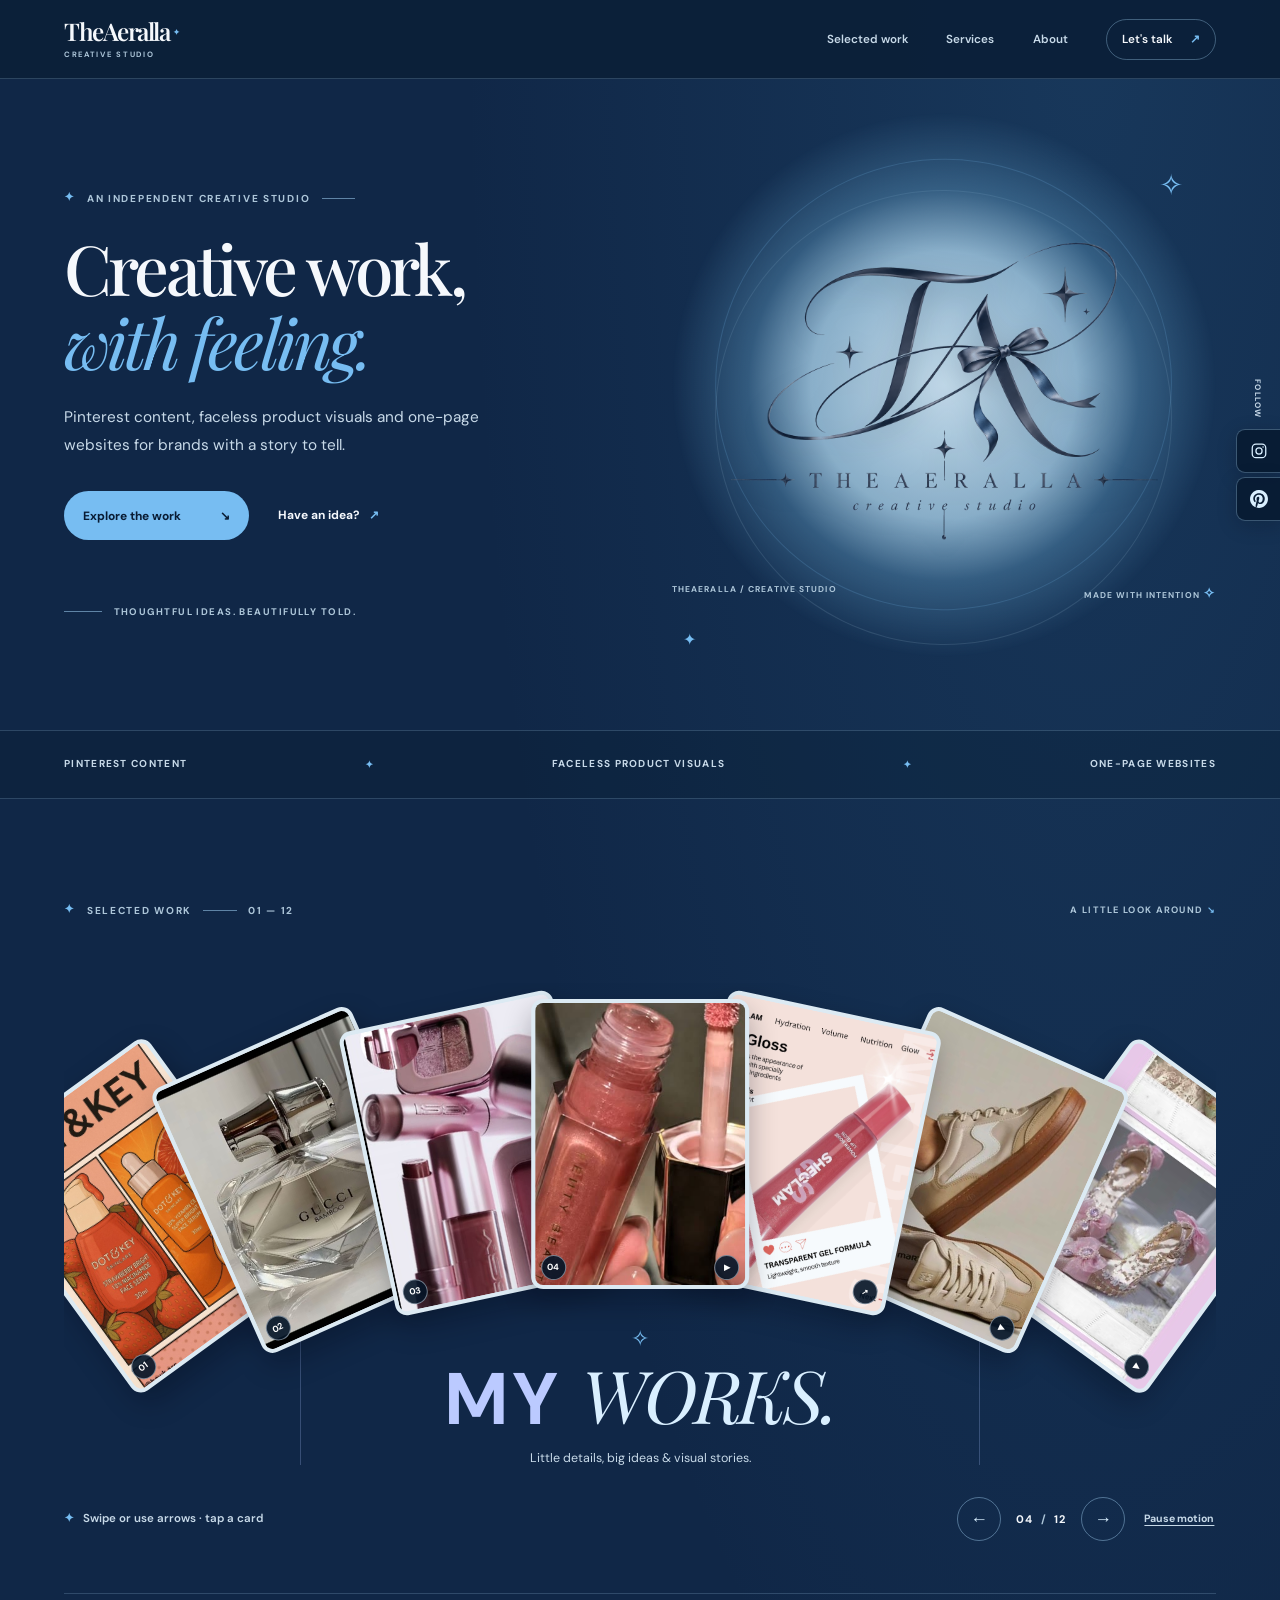
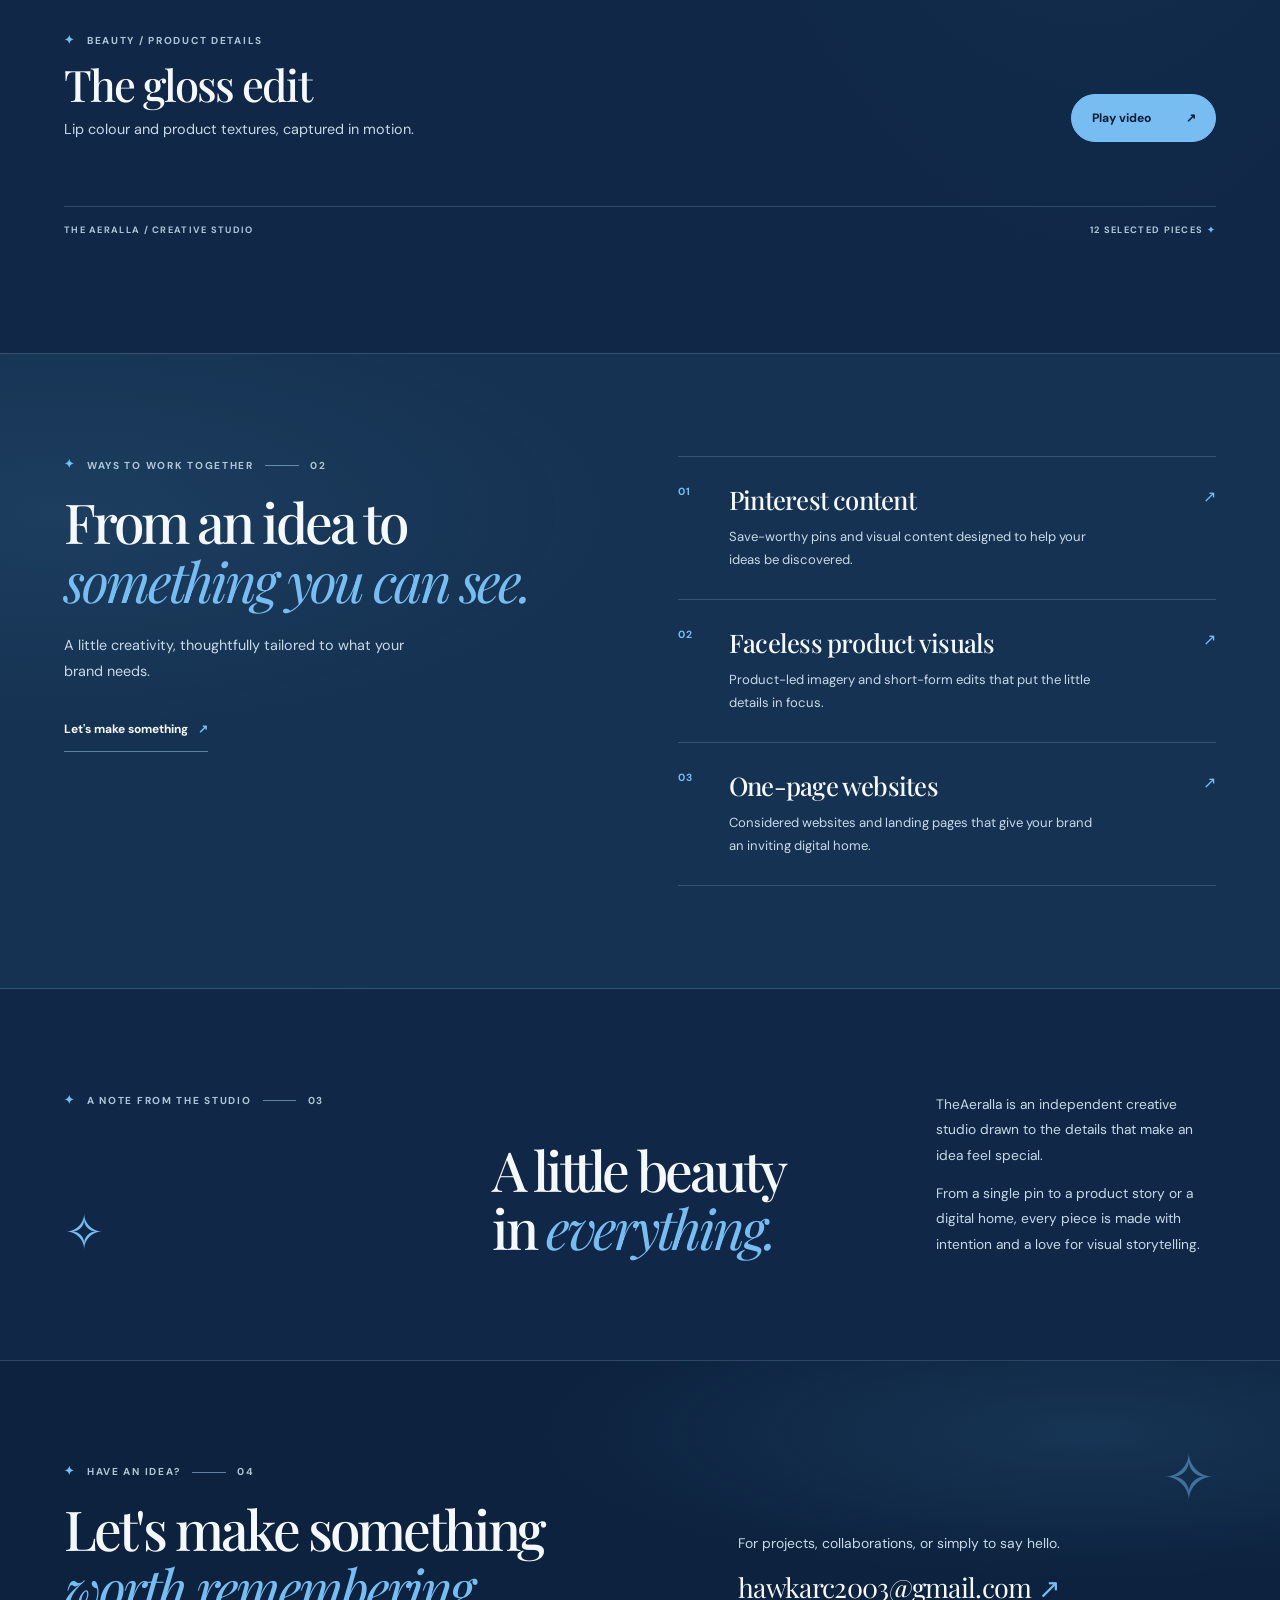
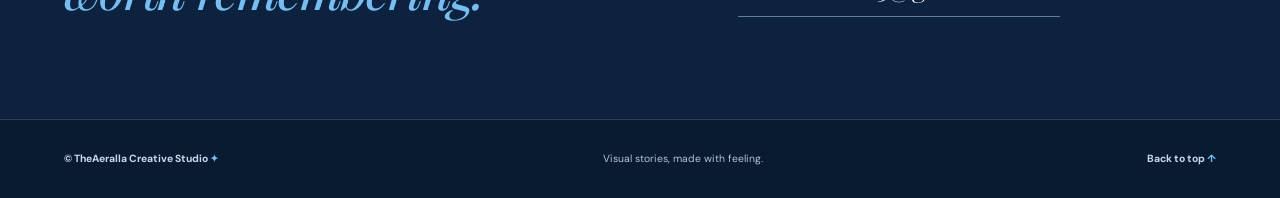
==== commit b754ec7e: "Enlarge work fan and restore video sound Co-authored-by: arena-agent <297053741+arena-agent@users.no" ====
--- a/index.html
+++ b/index.html
@@ -6,7 +6,7 @@
   <meta name="theme-color" content="#102747">
   <meta name="description" content="TheAeralla is a creative studio for Pinterest content, faceless product visuals and one-page websites, made with feeling.">
   <title>TheAeralla Creative Studio — Ideas made with feeling</title>
-  <link rel="icon" href="assets/brand/file_000000003ecc8211a7451f649c04458b.png" type="image/png">
+  <link rel="icon" href="assets/brand/theaeralla-logo-transparent.png" type="image/png">
   <link rel="preload" href="assets/fonts/playfair-display-latin-wght-normal.woff2" as="font" type="font/woff2" crossorigin>
   <link rel="preload" href="assets/fonts/dm-sans-latin-wght-normal.woff2" as="font" type="font/woff2" crossorigin>
   <link rel="stylesheet" href="styles.css">
@@ -69,7 +69,7 @@
         <span class="hero__spark hero__spark--one" aria-hidden="true">✧</span>
         <span class="hero__spark hero__spark--two" aria-hidden="true">✦</span>
         <div class="hero__logo">
-          <img src="assets/brand/file_000000003ecc8211a7451f649c04458b.png" width="1536" height="1024" alt="TheAeralla Creative Studio's metallic T and A logo, with a bow and stars" fetchpriority="high" decoding="async">
+          <img src="assets/brand/theaeralla-logo-transparent.png" width="1536" height="1024" alt="TheAeralla Creative Studio's metallic T and A logo, with a bow and stars" fetchpriority="high" decoding="async">
         </div>
         <div class="hero__art-caption"><span>THEAERALLA / CREATIVE STUDIO</span><span>MADE WITH INTENTION <span aria-hidden="true">✧</span></span></div>
       </div>
@@ -92,18 +92,18 @@
         <div class="work-fan__stage">
           <span class="work-fan__arc" aria-hidden="true"></span>
           <div class="work-fan__cards" id="work-fan-cards">
-            <a class="work-fan__card" href="#project-01" data-fan-project="01" aria-label="01, View Good skin days image"><span class="work-fan__card-inner"><img src="assets/media/file_00000000b4e4821185a0f62eccb2d9fc.jpg" width="360" height="480" alt="" loading="lazy" decoding="async"><span class="work-fan__card-number" aria-hidden="true">01</span><span class="work-fan__card-kind" aria-hidden="true">↗</span></span></a>
-            <a class="work-fan__card" href="#project-02" data-fan-project="02" aria-label="02, Play A moment of bloom video"><span class="work-fan__card-inner"><img src="assets/work-previews/02.jpg" width="360" height="480" alt="" loading="lazy" decoding="async"><span class="work-fan__card-number" aria-hidden="true">02</span><span class="work-fan__card-kind" aria-hidden="true">▶</span></span></a>
-            <a class="work-fan__card" href="#project-03" data-fan-project="03" aria-label="03, Play A beauty kind of mood video"><span class="work-fan__card-inner"><img src="assets/work-previews/03.jpg" width="360" height="480" alt="" loading="lazy" decoding="async"><span class="work-fan__card-number" aria-hidden="true">03</span><span class="work-fan__card-kind" aria-hidden="true">▶</span></span></a>
-            <a class="work-fan__card" href="#project-04" data-fan-project="04" aria-label="04, Play The gloss edit video"><span class="work-fan__card-inner"><img src="assets/work-previews/04.jpg" width="360" height="480" alt="" loading="lazy" decoding="async"><span class="work-fan__card-number" aria-hidden="true">04</span><span class="work-fan__card-kind" aria-hidden="true">▶</span></span></a>
-            <a class="work-fan__card" href="#project-05" data-fan-project="05" aria-label="05, View A little gloss image"><span class="work-fan__card-inner"><img src="assets/media/file_00000000311c8211bea4f023861b57ba.png" width="360" height="480" alt="" loading="lazy" decoding="async"><span class="work-fan__card-number" aria-hidden="true">05</span><span class="work-fan__card-kind" aria-hidden="true">↗</span></span></a>
-            <a class="work-fan__card" href="#project-06" data-fan-project="06" aria-label="06, Play Made for the everyday video"><span class="work-fan__card-inner"><img src="assets/work-previews/06.jpg" width="360" height="480" alt="" loading="lazy" decoding="async"><span class="work-fan__card-number" aria-hidden="true">06</span><span class="work-fan__card-kind" aria-hidden="true">▶</span></span></a>
-            <a class="work-fan__card" href="#project-07" data-fan-project="07" aria-label="07, Play Something to step into video"><span class="work-fan__card-inner"><img src="assets/work-previews/07.jpg" width="360" height="480" alt="" loading="lazy" decoding="async"><span class="work-fan__card-number" aria-hidden="true">07</span><span class="work-fan__card-kind" aria-hidden="true">▶</span></span></a>
-            <a class="work-fan__card" href="#project-08" data-fan-project="08" aria-label="08, Play The everyday edit video"><span class="work-fan__card-inner"><img src="assets/work-previews/08.jpg" width="360" height="480" alt="" loading="lazy" decoding="async"><span class="work-fan__card-number" aria-hidden="true">08</span><span class="work-fan__card-kind" aria-hidden="true">▶</span></span></a>
-            <a class="work-fan__card" href="#project-09" data-fan-project="09" aria-label="09, Play At your fingertips video"><span class="work-fan__card-inner"><img src="assets/work-previews/09.jpg" width="360" height="480" alt="" loading="lazy" decoding="async"><span class="work-fan__card-number" aria-hidden="true">09</span><span class="work-fan__card-kind" aria-hidden="true">▶</span></span></a>
-            <a class="work-fan__card" href="#project-10" data-fan-project="10" aria-label="10, Play A little golden moment video"><span class="work-fan__card-inner"><img src="assets/work-previews/10.jpg" width="360" height="480" alt="" loading="lazy" decoding="async"><span class="work-fan__card-number" aria-hidden="true">10</span><span class="work-fan__card-kind" aria-hidden="true">▶</span></span></a>
-            <a class="work-fan__card" href="#project-11" data-fan-project="11" aria-label="11, Play Little luxuries video"><span class="work-fan__card-inner"><img src="assets/work-previews/11.jpg" width="360" height="480" alt="" loading="lazy" decoding="async"><span class="work-fan__card-number" aria-hidden="true">11</span><span class="work-fan__card-kind" aria-hidden="true">▶</span></span></a>
-            <a class="work-fan__card" href="#project-12" data-fan-project="12" aria-label="12, Play Gloss, in motion video"><span class="work-fan__card-inner"><img src="assets/work-previews/12.jpg" width="360" height="480" alt="" loading="lazy" decoding="async"><span class="work-fan__card-number" aria-hidden="true">12</span><span class="work-fan__card-kind" aria-hidden="true">▶</span></span></a>
+            <a class="work-fan__card" href="assets/media/file_00000000b4e4821185a0f62eccb2d9fc.jpg" data-fan-project="01" aria-label="01, View Good skin days image"><span class="work-fan__card-inner"><img src="assets/media/file_00000000b4e4821185a0f62eccb2d9fc.jpg" width="360" height="480" alt="" loading="lazy" decoding="async"><span class="work-fan__card-number" aria-hidden="true">01</span><span class="work-fan__card-kind" aria-hidden="true">↗</span></span><span class="work-fan__fallback-title" aria-hidden="true">Good skin days</span></a>
+            <a class="work-fan__card" href="assets/media/lv_7562388486536367413_20261114134054(3).mp4" data-fan-project="02" aria-label="02, Play A moment of bloom video"><span class="work-fan__card-inner"><img src="assets/work-previews/02.jpg" width="360" height="480" alt="" loading="lazy" decoding="async"><span class="work-fan__card-number" aria-hidden="true">02</span><span class="work-fan__card-kind" aria-hidden="true">▶</span></span><span class="work-fan__fallback-title" aria-hidden="true">A moment of bloom</span></a>
+            <a class="work-fan__card" href="assets/media/lv_0_20261120224711(2).mp4" data-fan-project="03" aria-label="03, Play A beauty kind of mood video"><span class="work-fan__card-inner"><img src="assets/work-previews/03.jpg" width="360" height="480" alt="" loading="lazy" decoding="async"><span class="work-fan__card-number" aria-hidden="true">03</span><span class="work-fan__card-kind" aria-hidden="true">▶</span></span><span class="work-fan__fallback-title" aria-hidden="true">A beauty kind of mood</span></a>
+            <a class="work-fan__card" href="assets/media/lv_7610453473481493813_20261114134247(3).mp4" data-fan-project="04" aria-label="04, Play The gloss edit video"><span class="work-fan__card-inner"><img src="assets/work-previews/04.jpg" width="360" height="480" alt="" loading="lazy" decoding="async"><span class="work-fan__card-number" aria-hidden="true">04</span><span class="work-fan__card-kind" aria-hidden="true">▶</span></span><span class="work-fan__fallback-title" aria-hidden="true">The gloss edit</span></a>
+            <a class="work-fan__card" href="assets/media/file_00000000311c8211bea4f023861b57ba.png" data-fan-project="05" aria-label="05, View A little gloss image"><span class="work-fan__card-inner"><img src="assets/media/file_00000000311c8211bea4f023861b57ba.png" width="360" height="480" alt="" loading="lazy" decoding="async"><span class="work-fan__card-number" aria-hidden="true">05</span><span class="work-fan__card-kind" aria-hidden="true">↗</span></span><span class="work-fan__fallback-title" aria-hidden="true">A little gloss</span></a>
+            <a class="work-fan__card" href="assets/media/lv_7627484597755989269_20261113153930(5).mp4" data-fan-project="06" aria-label="06, Play Made for the everyday video"><span class="work-fan__card-inner"><img src="assets/work-previews/06.jpg" width="360" height="480" alt="" loading="lazy" decoding="async"><span class="work-fan__card-number" aria-hidden="true">06</span><span class="work-fan__card-kind" aria-hidden="true">▶</span></span><span class="work-fan__fallback-title" aria-hidden="true">Made for the everyday</span></a>
+            <a class="work-fan__card" href="assets/media/ugc-video-01(3).mp4" data-fan-project="07" aria-label="07, Play Something to step into video"><span class="work-fan__card-inner"><img src="assets/work-previews/07.jpg" width="360" height="480" alt="" loading="lazy" decoding="async"><span class="work-fan__card-number" aria-hidden="true">07</span><span class="work-fan__card-kind" aria-hidden="true">▶</span></span><span class="work-fan__fallback-title" aria-hidden="true">Something to step into</span></a>
+            <a class="work-fan__card" href="assets/media/reset_metadata_lv_7654793459022302484_20261117145706(3).mp4" data-fan-project="08" aria-label="08, Play The everyday edit video"><span class="work-fan__card-inner"><img src="assets/work-previews/08.jpg" width="360" height="480" alt="" loading="lazy" decoding="async"><span class="work-fan__card-number" aria-hidden="true">08</span><span class="work-fan__card-kind" aria-hidden="true">▶</span></span><span class="work-fan__fallback-title" aria-hidden="true">The everyday edit</span></a>
+            <a class="work-fan__card" href="assets/media/VID_20251206_001457_902.mp4" data-fan-project="09" aria-label="09, Play At your fingertips video"><span class="work-fan__card-inner"><img src="assets/work-previews/09.jpg" width="360" height="480" alt="" loading="lazy" decoding="async"><span class="work-fan__card-number" aria-hidden="true">09</span><span class="work-fan__card-kind" aria-hidden="true">▶</span></span><span class="work-fan__fallback-title" aria-hidden="true">At your fingertips</span></a>
+            <a class="work-fan__card" href="assets/media/lv-ugc(2).mp4" data-fan-project="10" aria-label="10, Play A little golden moment video"><span class="work-fan__card-inner"><img src="assets/work-previews/10.jpg" width="360" height="480" alt="" loading="lazy" decoding="async"><span class="work-fan__card-number" aria-hidden="true">10</span><span class="work-fan__card-kind" aria-hidden="true">▶</span></span><span class="work-fan__fallback-title" aria-hidden="true">A little golden moment</span></a>
+            <a class="work-fan__card" href="assets/media/peaceful-notes.mp4" data-fan-project="11" aria-label="11, Play Little luxuries video"><span class="work-fan__card-inner"><img src="assets/work-previews/11.jpg" width="360" height="480" alt="" loading="lazy" decoding="async"><span class="work-fan__card-number" aria-hidden="true">11</span><span class="work-fan__card-kind" aria-hidden="true">▶</span></span><span class="work-fan__fallback-title" aria-hidden="true">Little luxuries</span></a>
+            <a class="work-fan__card" href="assets/media/lv_7647135303001476353_20261113154345(4).mp4" data-fan-project="12" aria-label="12, Play Gloss, in motion video"><span class="work-fan__card-inner"><img src="assets/work-previews/12.jpg" width="360" height="480" alt="" loading="lazy" decoding="async"><span class="work-fan__card-number" aria-hidden="true">12</span><span class="work-fan__card-kind" aria-hidden="true">▶</span></span><span class="work-fan__fallback-title" aria-hidden="true">Gloss, in motion</span></a>
           </div>
           <div class="work-fan__heading">
             <span class="work-fan__spark" aria-hidden="true">✧</span>
@@ -112,7 +112,7 @@
           </div>
         </div>
         <div class="work-fan__footer">
-          <p class="work-fan__instruction"><span aria-hidden="true">✦</span> Tap a piece · swipe or use the arrows</p>
+          <p class="work-fan__instruction"><span aria-hidden="true">✦</span> Swipe or use arrows · tap a card</p>
           <div class="work-fan__controls" role="group" aria-label="Work carousel controls">
             <button class="work-fan__arrow" type="button" data-fan-previous aria-controls="work-fan-cards" aria-label="Show previous work">←</button>
             <span class="work-fan__counter" aria-hidden="true"><span data-fan-number>04</span> <span>/</span> 12</span>
@@ -121,130 +121,56 @@
           </div>
           <span class="sr-only" data-fan-announcement aria-live="polite" aria-atomic="true"></span>
         </div>
-        <div class="work-fan__index"><span>THE AERALLA / CREATIVE STUDIO</span><span>EXPLORE ALL 12 STORIES <span aria-hidden="true">↓</span></span></div>
-      </div>
-
-      <section class="chapter" aria-labelledby="beauty-heading">
-        <div class="chapter-heading" data-reveal>
-          <p class="chapter-heading__number">01 <span>/ 03</span></p>
-          <div><p class="eyebrow">The beauty edit</p><h3 id="beauty-heading">Beauty <em>in the details.</em></h3></div>
-          <p class="chapter-heading__description">Skincare, fragrance and the little rituals that deserve their own moment.</p>
-        </div>
-
-        <div class="beauty-feature">
-          <figure class="project project--skincare" id="project-01" data-project data-index="01" data-title="Good skin days" data-detail="Skincare / Visual concept" data-reveal>
-            <div class="project__media" style="--ratio: 1024 / 1536">
-              <img src="assets/media/file_00000000b4e4821185a0f62eccb2d9fc.jpg" width="1024" height="1536" alt="Dot &amp; Key skincare serum visual with strawberry and orange illustrations" loading="lazy" decoding="async">
-              <button class="project__open" type="button" aria-label="Open Good skin days image" aria-haspopup="dialog"></button>
-            </div>
-            <figcaption class="project__caption"><div><span>01 / SKINCARE VISUAL</span><h4>Good skin days</h4></div><span class="project__cue" aria-hidden="true">View <b>↗</b></span></figcaption>
-          </figure>
-          <figure class="project project--fragrance" id="project-02" data-project data-index="02" data-title="A moment of bloom" data-detail="Fragrance / Product story" data-reveal>
-            <div class="project__media" style="--ratio: 720 / 1280">
-              <video controls muted playsinline preload="none" poster="assets/work-previews/02.jpg" width="720" height="1280" data-preview-time="6" aria-label="Fragrance product story video"><source src="assets/media/lv_7562388486536367413_20261114134054(3).mp4" type="video/mp4">Your browser does not support embedded video.</video>
-              <button class="project__open" type="button" aria-label="Play A moment of bloom video" aria-haspopup="dialog"></button>
-            </div>
-            <figcaption class="project__caption"><div><span>02 / FRAGRANCE FILM</span><h4>A moment of bloom</h4></div><span class="project__cue" aria-hidden="true">Play <b>↗</b></span></figcaption>
-          </figure>
-          <div class="margin-note" data-reveal><span class="margin-note__star" aria-hidden="true">✧</span><p>For the little things <em>worth noticing.</em></p><span class="margin-note__line" aria-hidden="true"></span></div>
-        </div>
-
-        <div class="beauty-more">
-          <figure class="project project--beauty-mood" id="project-03" data-project data-index="03" data-title="A beauty kind of mood" data-detail="Makeup / Creative edit" data-reveal>
-            <div class="project__media" style="--ratio: 1080 / 1920">
-              <video controls muted playsinline preload="none" poster="assets/work-previews/03.jpg" width="1080" height="1920" data-preview-time="4.5" aria-label="Makeup creative edit video"><source src="assets/media/lv_0_20261120224711(2).mp4" type="video/mp4">Your browser does not support embedded video.</video>
-              <button class="project__open" type="button" aria-label="Play A beauty kind of mood video" aria-haspopup="dialog"></button>
-            </div>
-            <figcaption class="project__caption"><div><span>03 / BEAUTY EDIT</span><h4>A beauty kind of mood</h4></div><span class="project__cue" aria-hidden="true">Play <b>↗</b></span></figcaption>
-          </figure>
-          <figure class="project project--gloss-film" id="project-04" data-project data-index="04" data-title="The gloss edit" data-detail="Beauty / Product details" data-reveal>
-            <div class="project__media" style="--ratio: 720 / 1280">
-              <video controls muted playsinline preload="none" poster="assets/work-previews/04.jpg" width="720" height="1280" aria-label="Lip colour product video"><source src="assets/media/lv_7610453473481493813_20261114134247(3).mp4" type="video/mp4">Your browser does not support embedded video.</video>
-              <button class="project__open" type="button" aria-label="Play The gloss edit video" aria-haspopup="dialog"></button>
-            </div>
-            <figcaption class="project__caption"><div><span>04 / PRODUCT DETAILS</span><h4>The gloss edit</h4></div><span class="project__cue" aria-hidden="true">Play <b>↗</b></span></figcaption>
-          </figure>
-          <figure class="project project--gloss-still" id="project-05" data-project data-index="05" data-title="A little gloss" data-detail="Beauty / Visual concept" data-reveal>
-            <div class="project__media" style="--ratio: 1229 / 1536">
-              <img src="assets/media/file_00000000311c8211bea4f023861b57ba.png" width="1229" height="1536" alt="SHEGLAM lip gloss creative visual in soft pink" loading="lazy" decoding="async">
-              <button class="project__open" type="button" aria-label="Open A little gloss image" aria-haspopup="dialog"></button>
-            </div>
-            <figcaption class="project__caption"><div><span>05 / BEAUTY VISUAL</span><h4>A little gloss</h4></div><span class="project__cue" aria-hidden="true">View <b>↗</b></span></figcaption>
-          </figure>
-        </div>
-      </section>
-
-      <section class="chapter chapter--style" aria-labelledby="style-heading">
-        <div class="chapter-heading" data-reveal>
-          <p class="chapter-heading__number">02 <span>/ 03</span></p>
-          <div><p class="eyebrow">The style edit</p><h3 id="style-heading">A feeling called <em>style.</em></h3></div>
-          <p class="chapter-heading__description">Outfits, footwear and details gathered into visual stories worth saving.</p>
-        </div>
-        <div class="style-feature">
-          <figure class="project project--sneakers" id="project-06" data-project data-index="06" data-title="Made for the everyday" data-detail="Footwear / Product film" data-reveal>
-            <div class="project__media" style="--ratio: 720 / 1280">
-              <video controls muted playsinline preload="none" poster="assets/work-previews/06.jpg" width="720" height="1280" data-preview-time="8.8" aria-label="Sneaker product film"><source src="assets/media/lv_7627484597755989269_20261113153930(5).mp4" type="video/mp4">Your browser does not support embedded video.</video>
-              <button class="project__open" type="button" aria-label="Play Made for the everyday video" aria-haspopup="dialog"></button>
-            </div>
-            <figcaption class="project__caption"><div><span>06 / FOOTWEAR FILM</span><h4>Made for the everyday</h4></div><span class="project__cue" aria-hidden="true">Play <b>↗</b></span></figcaption>
-          </figure>
-          <figure class="project project--shoes" id="project-07" data-project data-index="07" data-title="Something to step into" data-detail="Fashion / Visual edit" data-reveal>
-            <div class="project__media" style="--ratio: 1024 / 2020">
-              <video controls muted playsinline preload="none" poster="assets/work-previews/07.jpg" width="1024" height="2020" aria-label="Fashion and shoes visual edit"><source src="assets/media/ugc-video-01(3).mp4" type="video/mp4">Your browser does not support embedded video.</video>
-              <button class="project__open" type="button" aria-label="Play Something to step into video" aria-haspopup="dialog"></button>
-            </div>
-            <figcaption class="project__caption"><div><span>07 / FASHION EDIT</span><h4>Something to step into</h4></div><span class="project__cue" aria-hidden="true">Play <b>↗</b></span></figcaption>
-          </figure>
-          <div class="margin-note margin-note--style" data-reveal><span class="margin-note__star" aria-hidden="true">✦</span><p>A little inspiration <em>for the everyday.</em></p><span class="margin-note__line" aria-hidden="true"></span></div>
-        </div>
-        <div class="style-more">
-          <figure class="project project--outfits" id="project-08" data-project data-index="08" data-title="The everyday edit" data-detail="Fashion / Outfit inspiration" data-reveal>
-            <div class="project__media" style="--ratio: 720 / 1280">
-              <video controls muted playsinline preload="none" poster="assets/work-previews/08.jpg" width="720" height="1280" data-preview-time="6" aria-label="Outfit inspiration video"><source src="assets/media/reset_metadata_lv_7654793459022302484_20261117145706(3).mp4" type="video/mp4">Your browser does not support embedded video.</video>
-              <button class="project__open" type="button" aria-label="Play The everyday edit video" aria-haspopup="dialog"></button>
-            </div>
-            <figcaption class="project__caption"><div><span>08 / OUTFIT INSPIRATION</span><h4>The everyday edit</h4></div><span class="project__cue" aria-hidden="true">Play <b>↗</b></span></figcaption>
-          </figure>
-          <figure class="project project--nails" id="project-09" data-project data-index="09" data-title="At your fingertips" data-detail="Nail art / Mood board" data-reveal>
-            <div class="project__media" style="--ratio: 1000 / 1500">
-              <video controls muted playsinline preload="none" poster="assets/work-previews/09.jpg" width="1000" height="1500" data-preview-time="2.5" aria-label="Nail art mood-board video"><source src="assets/media/VID_20251206_001457_902.mp4" type="video/mp4">Your browser does not support embedded video.</video>
-              <button class="project__open" type="button" aria-label="Play At your fingertips video" aria-haspopup="dialog"></button>
-            </div>
-            <figcaption class="project__caption"><div><span>09 / NAIL ART MOOD BOARD</span><h4>At your fingertips</h4></div><span class="project__cue" aria-hidden="true">Play <b>↗</b></span></figcaption>
-          </figure>
-        </div>
-      </section>
-
-      <section class="chapter chapter--objects" aria-labelledby="objects-heading">
-        <div class="chapter-heading" data-reveal>
-          <p class="chapter-heading__number">03 <span>/ 03</span></p>
-          <div><p class="eyebrow">The object edit</p><h3 id="objects-heading">Little things, <em>lovingly told.</em></h3></div>
-          <p class="chapter-heading__description">Product-first stories with a little movement and a lot of attention to detail.</p>
-        </div>
-        <div class="object-gallery">
-          <figure class="project project--gold" id="project-10" data-project data-index="10" data-title="A little golden moment" data-detail="Jewellery / Product-first UGC" data-reveal>
-            <div class="project__media" style="--ratio: 1080 / 1080">
-              <video controls muted playsinline preload="none" poster="assets/work-previews/10.jpg" width="1080" height="1080" aria-label="Jewellery product-first UGC video"><source src="assets/media/lv-ugc(2).mp4" type="video/mp4">Your browser does not support embedded video.</video>
-              <button class="project__open" type="button" aria-label="Play A little golden moment video" aria-haspopup="dialog"></button>
-            </div>
-            <figcaption class="project__caption"><div><span>10 / JEWELLERY UGC</span><h4>A little golden moment</h4></div><span class="project__cue" aria-hidden="true">Play <b>↗</b></span></figcaption>
-          </figure>
-          <figure class="project project--bracelet" id="project-11" data-project data-index="11" data-title="Little luxuries" data-detail="Jewellery / Product visual" data-reveal>
-            <div class="project__media" style="--ratio: 720 / 1280">
-              <video controls muted playsinline preload="none" poster="assets/work-previews/11.jpg" width="720" height="1280" data-preview-time="2" aria-label="Jewellery bracelet visual video"><source src="assets/media/peaceful-notes.mp4" type="video/mp4">Your browser does not support embedded video.</video>
-              <button class="project__open" type="button" aria-label="Play Little luxuries video" aria-haspopup="dialog"></button>
-            </div>
-            <figcaption class="project__caption"><div><span>11 / PRODUCT VISUAL</span><h4>Little luxuries</h4></div><span class="project__cue" aria-hidden="true">Play <b>↗</b></span></figcaption>
-          </figure>
-          <figure class="project project--motion" id="project-12" data-project data-index="12" data-title="Gloss, in motion" data-detail="Beauty / Creative edit" data-reveal>
-            <div class="project__media" style="--ratio: 720 / 1278">
-              <video controls muted playsinline preload="none" poster="assets/work-previews/12.jpg" width="720" height="1278" data-preview-time="3.2" aria-label="Lip gloss visual motion video"><source src="assets/media/lv_7647135303001476353_20261113154345(4).mp4" type="video/mp4">Your browser does not support embedded video.</video>
-              <button class="project__open" type="button" aria-label="Play Gloss, in motion video" aria-haspopup="dialog"></button>
-            </div>
-            <figcaption class="project__caption"><div><span>12 / MOTION EDIT</span><h4>Gloss, in motion</h4></div><span class="project__cue" aria-hidden="true">Play <b>↗</b></span></figcaption>
-          </figure>
-        </div>
-      </section>
+        <div class="work-fan__detail" role="group" aria-label="Selected project details">
+          <div class="work-fan__detail-copy">
+            <p class="eyebrow"><span class="spark" aria-hidden="true">✦</span> <span data-fan-detail>Beauty / Product details</span></p>
+            <h3 data-fan-title>The gloss edit</h3>
+            <p data-fan-description>Lip colour and product textures, captured in motion.</p>
+          </div>
+          <a class="work-fan__open" href="assets/media/lv_7610453473481493813_20261114134247(3).mp4" data-fan-open aria-label="Play video: The gloss edit"><span data-fan-open-label>Play video</span> <span aria-hidden="true">↗</span></a>
+        </div>
+        <div class="work-fan__index"><span>THE AERALLA / CREATIVE STUDIO</span><span>12 SELECTED PIECES <span aria-hidden="true">✦</span></span></div>
+      </div>
+
+      <!-- Originals are kept here until a card opens them in the viewer. -->
+      <div class="project-library" hidden>
+        <div class="project" id="project-01" data-project data-index="01" data-title="Good skin days" data-detail="Skincare / Visual concept" data-description="A bright skincare composition with playful fruit illustrations.">
+          <div class="project__media"><img src="assets/media/file_00000000b4e4821185a0f62eccb2d9fc.jpg" width="1024" height="1536" alt="Dot &amp; Key skincare serum visual with strawberry and orange illustrations" loading="lazy" decoding="async"></div>
+        </div>
+        <div class="project" id="project-02" data-project data-index="02" data-title="A moment of bloom" data-detail="Fragrance / Product story" data-description="A fragrance story with close-up product details.">
+          <div class="project__media"><video data-has-audio="true" controls playsinline preload="none" poster="assets/work-previews/02.jpg" width="720" height="1280" aria-label="Fragrance product story video"><source src="assets/media/lv_7562388486536367413_20261114134054(3).mp4" type="video/mp4">Your browser does not support embedded video.</video></div>
+        </div>
+        <div class="project" id="project-03" data-project data-index="03" data-title="A beauty kind of mood" data-detail="Makeup / Creative edit" data-description="A beauty edit built around makeup and rich tones.">
+          <div class="project__media"><video data-has-audio="true" controls playsinline preload="none" poster="assets/work-previews/03.jpg" width="1080" height="1920" aria-label="Makeup creative edit video"><source src="assets/media/lv_0_20261120224711(2).mp4" type="video/mp4">Your browser does not support embedded video.</video></div>
+        </div>
+        <div class="project" id="project-04" data-project data-index="04" data-title="The gloss edit" data-detail="Beauty / Product details" data-description="Lip colour and product textures, captured in motion.">
+          <div class="project__media"><video data-has-audio="true" controls playsinline preload="none" poster="assets/work-previews/04.jpg" width="720" height="1280" aria-label="Lip colour product video"><source src="assets/media/lv_7610453473481493813_20261114134247(3).mp4" type="video/mp4">Your browser does not support embedded video.</video></div>
+        </div>
+        <div class="project" id="project-05" data-project data-index="05" data-title="A little gloss" data-detail="Beauty / Visual concept" data-description="A soft pink visual concept for a gloss moment.">
+          <div class="project__media"><img src="assets/media/file_00000000311c8211bea4f023861b57ba.png" width="1229" height="1536" alt="SHEGLAM lip gloss creative visual in soft pink" loading="lazy" decoding="async"></div>
+        </div>
+        <div class="project" id="project-06" data-project data-index="06" data-title="Made for the everyday" data-detail="Footwear / Product film" data-description="Everyday sneakers in a product-focused edit.">
+          <div class="project__media"><video data-has-audio="true" controls playsinline preload="none" poster="assets/work-previews/06.jpg" width="720" height="1280" aria-label="Sneaker product film"><source src="assets/media/lv_7627484597755989269_20261113153930(5).mp4" type="video/mp4">Your browser does not support embedded video.</video></div>
+        </div>
+        <div class="project" id="project-07" data-project data-index="07" data-title="Something to step into" data-detail="Fashion / Visual edit" data-description="A visual edit bringing shoes and styling together.">
+          <div class="project__media"><video data-has-audio="false" controls playsinline preload="none" poster="assets/work-previews/07.jpg" width="1024" height="2020" aria-label="Fashion and shoes visual edit"><source src="assets/media/ugc-video-01(3).mp4" type="video/mp4">Your browser does not support embedded video.</video></div>
+        </div>
+        <div class="project" id="project-08" data-project data-index="08" data-title="The everyday edit" data-detail="Fashion / Outfit inspiration" data-description="Outfit ideas gathered into an everyday style edit.">
+          <div class="project__media"><video data-has-audio="true" controls playsinline preload="none" poster="assets/work-previews/08.jpg" width="720" height="1280" aria-label="Outfit inspiration video"><source src="assets/media/reset_metadata_lv_7654793459022302484_20261117145706(3).mp4" type="video/mp4">Your browser does not support embedded video.</video></div>
+        </div>
+        <div class="project" id="project-09" data-project data-index="09" data-title="At your fingertips" data-detail="Nail art / Mood board" data-description="A mood board of nail shapes, colours and details.">
+          <div class="project__media"><video data-has-audio="false" controls playsinline preload="none" poster="assets/work-previews/09.jpg" width="1000" height="1500" aria-label="Nail art mood-board video"><source src="assets/media/VID_20251206_001457_902.mp4" type="video/mp4">Your browser does not support embedded video.</video></div>
+        </div>
+        <div class="project" id="project-10" data-project data-index="10" data-title="A little golden moment" data-detail="Jewellery / Product-first UGC" data-description="A golden jewellery moment told through a product-first video.">
+          <div class="project__media"><video data-has-audio="true" controls playsinline preload="none" poster="assets/work-previews/10.jpg" width="1080" height="1080" aria-label="Jewellery product-first UGC video"><source src="assets/media/lv-ugc(2).mp4" type="video/mp4">Your browser does not support embedded video.</video></div>
+        </div>
+        <div class="project" id="project-11" data-project data-index="11" data-title="Little luxuries" data-detail="Jewellery / Product visual" data-description="A delicate bracelet captured in a short visual.">
+          <div class="project__media"><video data-has-audio="false" controls playsinline preload="none" poster="assets/work-previews/11.jpg" width="720" height="1280" aria-label="Jewellery bracelet visual video"><source src="assets/media/peaceful-notes.mp4" type="video/mp4">Your browser does not support embedded video.</video></div>
+        </div>
+        <div class="project" id="project-12" data-project data-index="12" data-title="Gloss, in motion" data-detail="Beauty / Creative edit" data-description="A close look at gloss, colour and movement.">
+          <div class="project__media"><video data-has-audio="true" controls playsinline preload="none" poster="assets/work-previews/12.jpg" width="720" height="1278" aria-label="Lip gloss visual motion video"><source src="assets/media/lv_7647135303001476353_20261113154345(4).mp4" type="video/mp4">Your browser does not support embedded video.</video></div>
+        </div>
+      </div>
     </section>
 
     <section class="services" id="services" aria-labelledby="services-heading">
@@ -271,7 +197,7 @@
     <section class="contact" id="contact" aria-labelledby="contact-heading">
       <div class="shell contact__inner" data-reveal>
         <div><p class="eyebrow"><span class="spark" aria-hidden="true">✦</span> Have an idea? <span class="eyebrow__line" aria-hidden="true"></span> 04</p><h2 id="contact-heading">Let's make something<br><em>worth remembering.</em></h2></div>
-        <div class="contact__links"><p>For projects, collaborations, or simply to say hello.</p><a class="contact__email" href="mailto:hawkarc2003@gmail.com?subject=Creative%20project%20inquiry%20%E2%80%94%20TheAeralla">hawkarc2003@gmail.com <span aria-hidden="true">↗</span></a><div class="contact__socials"><a href="https://instagram.com/theaeralla" target="_blank" rel="noopener noreferrer">Instagram <strong>@theaeralla</strong> <span aria-hidden="true">↗</span><span class="sr-only"> (opens in a new tab)</span></a><a href="https://in.pinterest.com/TRENDCART77/" target="_blank" rel="noopener noreferrer">Pinterest <strong>TRENDCART77</strong> <span aria-hidden="true">↗</span><span class="sr-only"> (opens in a new tab)</span></a></div></div>
+        <div class="contact__links"><p>For projects, collaborations, or simply to say hello.</p><a class="contact__email" href="mailto:hawkarc2003@gmail.com?subject=Creative%20project%20inquiry%20%E2%80%94%20TheAeralla">hawkarc2003@gmail.com <span aria-hidden="true">↗</span></a></div>
         <span class="contact__star" aria-hidden="true">✧</span>
       </div>
     </section>
@@ -281,7 +207,7 @@
 
   <dialog class="viewer" id="project-viewer" aria-labelledby="viewer-title" aria-describedby="viewer-detail">
     <div class="viewer__panel">
-      <div class="viewer__top"><span class="viewer__brand">TheAeralla <span aria-hidden="true">✦</span></span><span class="viewer__top-label">Selected work</span><button class="viewer__close" type="button" aria-label="Close viewer"><span aria-hidden="true">×</span></button></div>
+      <div class="viewer__top"><span class="viewer__brand">TheAeralla <span aria-hidden="true">✦</span></span><span class="viewer__top-label">Selected work</span><button class="viewer__sound" type="button" data-viewer-sound aria-label="Sound on, tap to mute" aria-pressed="true" hidden><svg viewBox="0 0 24 24" fill="none" stroke="currentColor" stroke-width="1.8" stroke-linecap="round" stroke-linejoin="round" aria-hidden="true" focusable="false"><path d="M4 9v6h4l5 4V5L8 9H4Z"></path><path d="M17 9a4 4 0 0 1 0 6M19.5 6.5a8 8 0 0 1 0 11"></path></svg><span data-viewer-sound-label>Sound on</span></button><button class="viewer__close" type="button" aria-label="Close viewer"><span aria-hidden="true">×</span></button></div>
       <div class="viewer__body"><div class="viewer__visual" id="viewer-visual"></div><div class="viewer__details"><p class="eyebrow" id="viewer-index"></p><h2 id="viewer-title" aria-live="polite">Selected project</h2><p class="viewer__detail" id="viewer-detail"></p><p class="viewer__hint" id="viewer-hint" role="status" hidden></p><a class="viewer__contact" href="mailto:hawkarc2003@gmail.com?subject=Creative%20project%20inquiry%20%E2%80%94%20TheAeralla">Start a project <span aria-hidden="true">↗</span></a></div></div>
       <div class="viewer__bottom"><span id="viewer-counter" aria-live="polite"></span><div class="viewer__navigation"><button class="viewer__previous" type="button" aria-label="Previous project"><span aria-hidden="true">←</span> <span class="viewer__nav-label">Previous</span></button><button class="viewer__next" type="button" aria-label="Next project"><span class="viewer__nav-label">Next</span> <span aria-hidden="true">→</span></button></div></div>
     </div>
--- a/styles.css
+++ b/styles.css
@@ -358,7 +358,6 @@
 }
 
 .hero h1 em,
-.chapter h3 em,
 .services h2 em,
 .about h2 em,
 .contact h2 em {
@@ -463,12 +462,23 @@
   position: relative;
   z-index: 1;
   width: 100%;
-  box-shadow: 0 24px 70px rgba(3, 14, 29, .3);
+  isolation: isolate;
   animation: logo-float 7s ease-in-out infinite;
+}
+
+/* A soft blue glow keeps the dark metallic logo legible without a white box. */
+.hero__logo::before {
+  position: absolute;
+  z-index: -1;
+  inset: -25% 0;
+  background: radial-gradient(ellipse 50% 50% at 50% 50%, rgba(203, 227, 242, .96) 0%, rgba(159, 198, 223, .85) 49%, rgba(95, 153, 192, .42) 72%, transparent 100%);
+  content: "";
+  pointer-events: none;
 }
 
 .hero__logo img {
   width: 100%;
+  filter: drop-shadow(0 8px 14px rgba(3, 14, 29, .2));
 }
 
 .hero__art-caption {
@@ -561,9 +571,8 @@
 
 /* Fanned work cards: a scrollable row without JS, an animated arc with it. */
 .work-fan {
-  --fan-card-width: clamp(108px, 12vw, 158px);
-  --fan-step: clamp(88px, 11.2vw, 145px);
-  margin-bottom: clamp(4rem, 7vw, 6.5rem);
+  --fan-card-width: clamp(155px, 17vw, 245px);
+  --fan-step: clamp(110px, 13vw, 178px);
 }
 
 .work-fan__topline,
@@ -631,6 +640,19 @@
   width: 100%;
   height: 100%;
   object-fit: cover;
+}
+
+.work-fan__fallback-title {
+  display: block;
+  padding: .6rem .15rem 0;
+  color: var(--soft);
+  font-family: var(--serif);
+  font-size: .9rem;
+  line-height: 1.3;
+}
+
+.work-fan.is-enhanced .work-fan__fallback-title {
+  display: none;
 }
 
 .work-fan__card-number,
@@ -791,6 +813,62 @@
   color: var(--sky);
 }
 
+.work-fan__detail {
+  display: none;
+}
+
+.work-fan.is-enhanced .work-fan__detail {
+  display: flex;
+  align-items: end;
+  justify-content: space-between;
+  gap: 1.5rem;
+  margin-top: clamp(2rem, 4vw, 3.5rem);
+  padding: clamp(1.5rem, 3vw, 2.4rem) 0 0;
+  border-top: 1px solid var(--line);
+}
+
+.work-fan__detail h3 {
+  margin-top: .55rem;
+  color: var(--text);
+  font-family: var(--serif);
+  font-size: clamp(1.8rem, 3.4vw, 3rem);
+  font-weight: 500;
+  letter-spacing: -.045em;
+  line-height: 1.15;
+}
+
+.work-fan__detail-copy > p:last-child {
+  max-width: 37rem;
+  margin-top: .55rem;
+  color: var(--soft);
+  font-size: .9rem;
+  line-height: 1.7;
+}
+
+.work-fan__open {
+  display: inline-flex;
+  min-height: 48px;
+  flex: 0 0 auto;
+  align-items: center;
+  justify-content: center;
+  gap: 2.2rem;
+  padding: .75rem 1.2rem;
+  color: var(--night);
+  background: var(--sky);
+  border: 1px solid var(--sky);
+  border-radius: 100px;
+  font-size: .76rem;
+  font-weight: 700;
+  line-height: 1.2;
+  text-decoration: none;
+  transition: background .2s ease, transform .2s ease;
+}
+
+.work-fan__open:hover {
+  background: #b1ddfa;
+  transform: translateY(-2px);
+}
+
 .work-fan__index {
   margin-top: clamp(2.5rem, 5vw, 4rem);
   padding-top: 1rem;
@@ -800,7 +878,7 @@
 .work-fan.is-enhanced .work-fan__cards {
   position: relative;
   display: block;
-  height: clamp(310px, 32vw, 390px);
+  height: clamp(410px, 38vw, 520px);
   padding: 0;
   overflow: hidden;
   overflow: clip;
@@ -908,280 +986,6 @@
 @keyframes fan-arrive {
   from { opacity: 0; transform: translateY(38px) scale(.88); }
   to { opacity: 1; transform: translateY(0) scale(1); }
-}
-
-.chapter + .chapter {
-  margin-top: clamp(6rem, 10vw, 9rem);
-}
-
-.chapter-heading {
-  display: grid;
-  grid-template-columns: 95px minmax(0, 1fr) minmax(12rem, 19rem);
-  align-items: end;
-  gap: clamp(1rem, 3vw, 2.5rem);
-  padding-top: 1.7rem;
-  border-top: 1px solid var(--line);
-}
-
-.chapter-heading__number {
-  align-self: start;
-  color: var(--sky);
-  font-family: var(--serif);
-  font-size: 3rem;
-  letter-spacing: -.05em;
-  line-height: 1;
-}
-
-.chapter-heading__number span {
-  display: block;
-  margin-top: .55rem;
-  color: var(--muted);
-  font-family: var(--sans);
-  font-size: .57rem;
-  font-weight: 700;
-  letter-spacing: .13em;
-}
-
-.chapter h3 {
-  margin-top: .5rem;
-  font-family: var(--serif);
-  font-size: clamp(2.3rem, 3.6vw, 3.5rem);
-  font-weight: 500;
-  letter-spacing: -.05em;
-  line-height: 1.1;
-}
-
-.chapter-heading__description {
-  padding-bottom: .25rem;
-  color: var(--soft);
-  font-size: .83rem;
-  line-height: 1.8;
-}
-
-.beauty-feature,
-.beauty-more,
-.style-feature,
-.style-more,
-.object-gallery {
-  display: grid;
-  align-items: start;
-  gap: clamp(1.1rem, 3vw, 2.5rem);
-}
-
-.beauty-feature,
-.style-feature,
-.object-gallery {
-  margin-top: clamp(2.5rem, 5vw, 4rem);
-}
-
-.beauty-feature,
-.style-feature {
-  grid-template-columns: minmax(0, 1.32fr) minmax(0, .9fr) minmax(0, .48fr);
-}
-
-.project--fragrance,
-.project--shoes {
-  margin-top: clamp(3.5rem, 7vw, 6.5rem);
-}
-
-.margin-note {
-  display: flex;
-  align-self: center;
-  flex-direction: column;
-  align-items: flex-start;
-  gap: 1rem;
-  color: var(--soft);
-}
-
-.margin-note__star {
-  color: var(--sky);
-  font-size: 1.65rem;
-  line-height: 1;
-}
-
-.margin-note p {
-  max-width: 11rem;
-  font-family: var(--serif);
-  font-size: clamp(1.05rem, 1.6vw, 1.45rem);
-  line-height: 1.45;
-}
-
-.margin-note em {
-  color: var(--sky);
-}
-
-.margin-note__line {
-  width: 3rem;
-  height: 1px;
-  background: rgba(160, 210, 244, .5);
-}
-
-.beauty-more {
-  width: 89%;
-  grid-template-columns: minmax(0, 1.13fr) minmax(0, .88fr) minmax(0, .77fr);
-  margin-top: clamp(4rem, 7vw, 6.5rem);
-  margin-left: auto;
-}
-
-.project--gloss-film {
-  margin-top: clamp(3rem, 6vw, 5.5rem);
-}
-
-.project--gloss-still {
-  margin-top: clamp(6rem, 11vw, 10rem);
-}
-
-.style-more {
-  width: 74%;
-  grid-template-columns: minmax(0, 1fr) minmax(0, .88fr);
-  margin-top: clamp(4rem, 7vw, 6.5rem);
-  margin-left: auto;
-}
-
-.project--nails {
-  margin-top: clamp(3rem, 6vw, 5rem);
-}
-
-.object-gallery {
-  grid-template-columns: minmax(0, 1.25fr) minmax(0, .72fr) minmax(0, .8fr);
-}
-
-.project--bracelet {
-  margin-top: clamp(3rem, 6vw, 5rem);
-}
-
-.project--motion {
-  margin-top: clamp(6rem, 10vw, 9rem);
-}
-
-.project {
-  min-width: 0;
-}
-
-.project__media {
-  position: relative;
-  width: 100%;
-  aspect-ratio: var(--ratio);
-  background: #0b203b;
-  transition: transform .3s ease, box-shadow .3s ease;
-}
-
-.project__media img,
-.project__media video {
-  width: 100%;
-  height: auto;
-}
-
-.project__media video {
-  background: #091827;
-}
-
-.project__open {
-  position: absolute;
-  z-index: 1;
-  inset: 0;
-  display: none;
-  width: 100%;
-  height: 100%;
-  padding: 0;
-  background: transparent;
-  border: 0;
-  cursor: pointer;
-}
-
-.js-viewer-enabled .project__open {
-  display: block;
-}
-
-.js-viewer-enabled .project__media:has(video) .project__open::after {
-  content: "▶";
-  position: absolute;
-  right: .75rem;
-  bottom: .75rem;
-  display: grid;
-  width: 40px;
-  height: 40px;
-  place-items: center;
-  padding-left: 2px;
-  color: var(--text);
-  background: rgba(9, 28, 52, .9);
-  border: 1px solid rgba(217, 239, 255, .55);
-  border-radius: 50%;
-  font-size: .65rem;
-  line-height: 1;
-}
-
-.project__open:focus-visible {
-  outline-offset: 4px;
-}
-
-@media (hover: hover) {
-  .js-viewer-enabled .project:hover .project__media {
-    box-shadow: 0 14px 35px rgba(1, 13, 29, .28);
-    transform: translateY(-4px);
-  }
-
-  .js-viewer-enabled .project:hover .project__cue {
-    color: var(--sky);
-  }
-}
-
-@media (hover: none) {
-  .js-viewer-enabled .project__media:active {
-    transform: scale(.99);
-  }
-}
-
-.project__caption {
-  display: flex;
-  align-items: end;
-  justify-content: space-between;
-  gap: .6rem;
-  padding-top: .9rem;
-}
-
-.project__caption > div {
-  min-width: 0;
-}
-
-.project__caption > div > span {
-  display: block;
-  color: var(--muted);
-  font-size: .56rem;
-  font-weight: 700;
-  letter-spacing: .12em;
-  line-height: 1.5;
-}
-
-.project__caption h4 {
-  margin-top: .25rem;
-  color: var(--text);
-  font-family: var(--serif);
-  font-size: clamp(1rem, 1.3vw, 1.25rem);
-  font-weight: 500;
-  letter-spacing: -.02em;
-  line-height: 1.3;
-}
-
-.project__cue {
-  display: none;
-  flex: 0 0 auto;
-  padding-bottom: .1rem;
-  color: var(--soft);
-  font-size: .62rem;
-  font-weight: 700;
-  white-space: nowrap;
-  transition: color .2s ease;
-}
-
-.js-viewer-enabled .project__cue {
-  display: block;
-}
-
-.project__cue b {
-  margin-left: .2rem;
-  color: var(--sky);
-  font-weight: 500;
 }
 
 .services {
@@ -1332,38 +1136,8 @@
 }
 
 .contact__email:hover,
-.contact__socials a:hover {
+.contact__email span {
   color: var(--sky);
-}
-
-.contact__email span,
-.contact__socials span[aria-hidden] {
-  color: var(--sky);
-}
-
-.contact__socials {
-  display: flex;
-  flex-wrap: wrap;
-  gap: 1.5rem;
-  margin-top: 1.45rem;
-}
-
-.contact__socials a {
-  color: var(--soft);
-  font-size: .74rem;
-  font-weight: 700;
-  text-decoration: none;
-  transition: color .2s ease;
-}
-
-.contact__socials a span[aria-hidden] {
-  margin-left: .25rem;
-}
-
-.contact__socials strong {
-  color: var(--text);
-  font-size: .78rem;
-  font-weight: 500;
 }
 
 .contact__star {
@@ -1499,6 +1273,39 @@
   font-weight: 700;
   letter-spacing: .13em;
   text-transform: uppercase;
+}
+
+.viewer__sound {
+  display: inline-flex;
+  min-height: 40px;
+  flex: 0 0 auto;
+  align-items: center;
+  justify-content: center;
+  gap: .4rem;
+  padding: .45rem .7rem;
+  color: var(--ice);
+  background: #24496e;
+  border: 1px solid rgba(159, 205, 237, .55);
+  border-radius: 100px;
+  cursor: pointer;
+  font-size: .7rem;
+  font-weight: 700;
+  line-height: 1.1;
+  white-space: nowrap;
+}
+
+.viewer__sound[hidden] {
+  display: none;
+}
+
+.viewer__sound svg {
+  width: 17px;
+  height: 17px;
+  flex: 0 0 17px;
+}
+
+.viewer__sound:hover {
+  background: #315d84;
 }
 
 .viewer__close {
@@ -1664,10 +1471,6 @@
     font-size: clamp(3.25rem, 6.4vw, 4.8rem);
   }
 
-  .chapter-heading {
-    grid-template-columns: 70px minmax(0, 1fr) minmax(10rem, 15rem);
-  }
-
   .about {
     grid-template-columns: 1fr;
     gap: 2.5rem;
@@ -1685,12 +1488,12 @@
 
 @media (max-width: 800px) {
   .work-fan {
-    --fan-card-width: clamp(72px, 20vw, 114px);
-    --fan-step: clamp(45px, 14vw, 84px);
+    --fan-card-width: clamp(132px, 40vw, 180px);
+    --fan-step: clamp(60px, 19vw, 105px);
   }
 
   .work-fan.is-enhanced .work-fan__cards {
-    height: clamp(235px, 38vw, 310px);
+    height: clamp(330px, 85vw, 405px);
   }
 
   .work-fan__card-inner {
@@ -1844,20 +1647,6 @@
     text-align: center;
   }
 
-  .chapter-heading {
-    grid-template-columns: 58px minmax(0, 1fr);
-    align-items: start;
-    gap: 1rem;
-  }
-
-  .chapter-heading__number {
-    font-size: 2.5rem;
-  }
-
-  .chapter-heading__description {
-    grid-column: 2;
-  }
-
   .services__inner {
     grid-template-columns: 1fr;
     gap: 2.5rem;
@@ -1974,12 +1763,25 @@
   }
 
   .work-fan__index {
+    padding-right: 2rem;
     font-size: .55rem;
     letter-spacing: .07em;
   }
 
   .work-fan__toggle {
     font-size: .72rem;
+  }
+
+  .work-fan.is-enhanced .work-fan__detail {
+    align-items: flex-start;
+    flex-direction: column;
+    gap: 1.1rem;
+    margin-top: 1.75rem;
+    padding-top: 1.4rem;
+  }
+
+  .work-fan__detail-copy > p:last-child {
+    font-size: .84rem;
   }
 
   .services h2,
@@ -1988,116 +1790,6 @@
     font-size: clamp(2.35rem, 9vw, 3.2rem);
   }
 
-  .chapter-heading__description {
-    font-size: .8rem;
-  }
-
-  .chapter + .chapter {
-    margin-top: 5rem;
-  }
-
-  .chapter-heading {
-    grid-template-columns: 45px minmax(0, 1fr);
-    gap: .75rem;
-    padding-top: 1.3rem;
-  }
-
-  .chapter-heading__number {
-    font-size: 2rem;
-  }
-
-  .chapter-heading__number span {
-    font-size: .5rem;
-  }
-
-  .chapter h3 {
-    font-size: clamp(2.05rem, 8vw, 2.7rem);
-  }
-
-  .beauty-feature,
-  .style-feature,
-  .beauty-more,
-  .style-more,
-  .object-gallery {
-    grid-template-columns: repeat(2, minmax(0, 1fr));
-    gap: 1.5rem .9rem;
-  }
-
-  .beauty-feature,
-  .style-feature,
-  .object-gallery {
-    margin-top: 2rem;
-  }
-
-  .project--skincare,
-  .project--sneakers,
-  .project--gold {
-    grid-column: 1 / -1;
-  }
-
-  .project--sneakers {
-    width: 78%;
-  }
-
-  .project--fragrance,
-  .project--shoes {
-    margin-top: 0;
-  }
-
-  .project--shoes {
-    grid-column: 2;
-    grid-row: 2;
-  }
-
-  .margin-note--style {
-    grid-column: 1;
-    grid-row: 2;
-  }
-
-  .margin-note p {
-    font-size: 1.2rem;
-  }
-
-  .beauty-more,
-  .style-more {
-    width: 100%;
-    margin-top: 3rem;
-    margin-left: 0;
-  }
-
-  .project--gloss-film,
-  .project--nails,
-  .project--bracelet,
-  .project--motion {
-    margin-top: 1.8rem;
-  }
-
-  .project--gloss-still {
-    grid-column: 1 / -1;
-    width: 68%;
-    margin-top: .2rem;
-    margin-left: auto;
-  }
-
-  .project__caption {
-    align-items: start;
-    padding-top: .65rem;
-  }
-
-  .project__caption > div > span {
-    font-size: .51rem;
-    letter-spacing: .08em;
-  }
-
-  .project__caption h4 {
-    font-size: .98rem;
-  }
-
-  .project__cue {
-    padding-top: .1rem;
-    font-size: .56rem;
-  }
-
   .services {
     padding-block: 4rem;
   }
@@ -2151,8 +1843,26 @@
     padding: .4rem .75rem;
   }
 
+  .viewer__top {
+    gap: .5rem;
+  }
+
   .viewer__top-label {
-    font-size: .53rem;
+    display: none;
+  }
+
+  .viewer__sound,
+  .viewer__close {
+    margin-left: auto;
+  }
+
+  .viewer__sound:not([hidden]) + .viewer__close {
+    margin-left: 0;
+  }
+
+  .viewer__sound {
+    padding-inline: .55rem;
+    font-size: .7rem;
   }
 
   .viewer__body {
@@ -2202,10 +1912,6 @@
 
   .hero__art-caption {
     font-size: .43rem;
-  }
-
-  .project__cue {
-    display: none !important;
   }
 
   .viewer__nav-label {
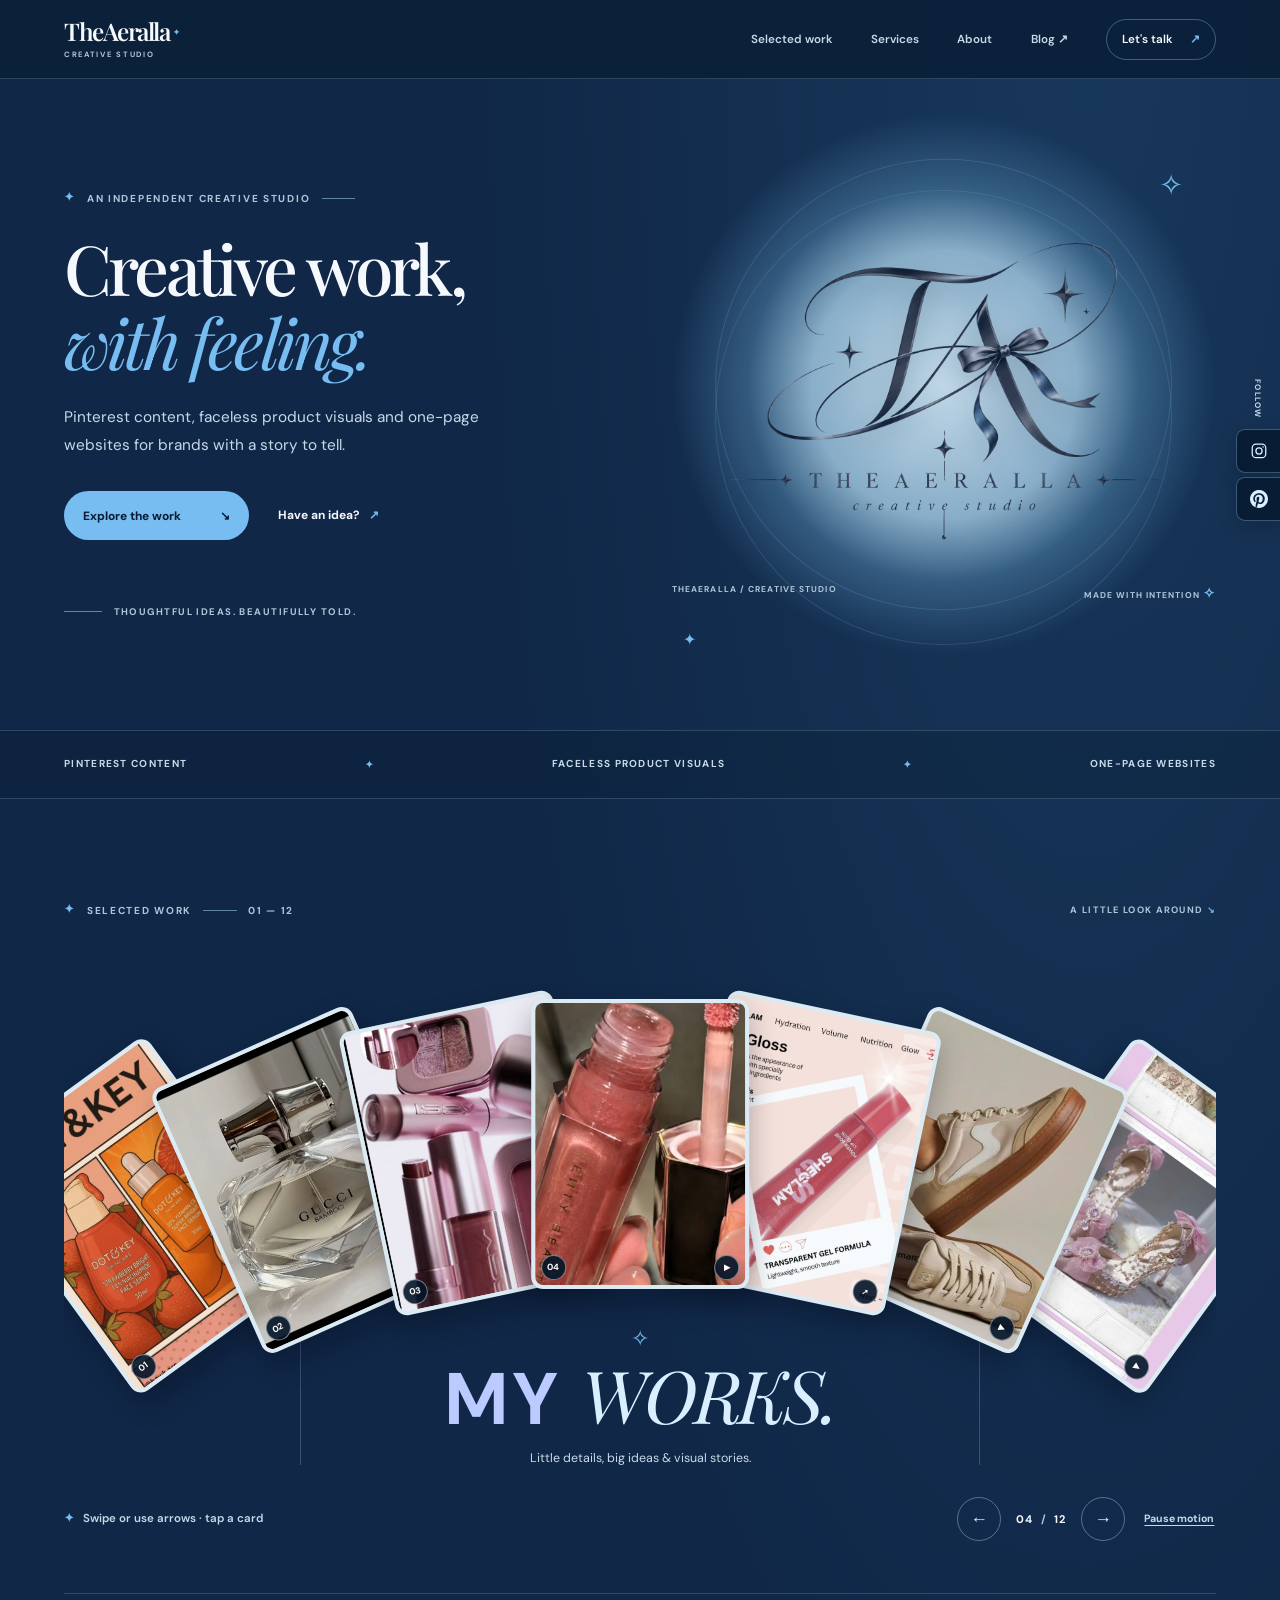
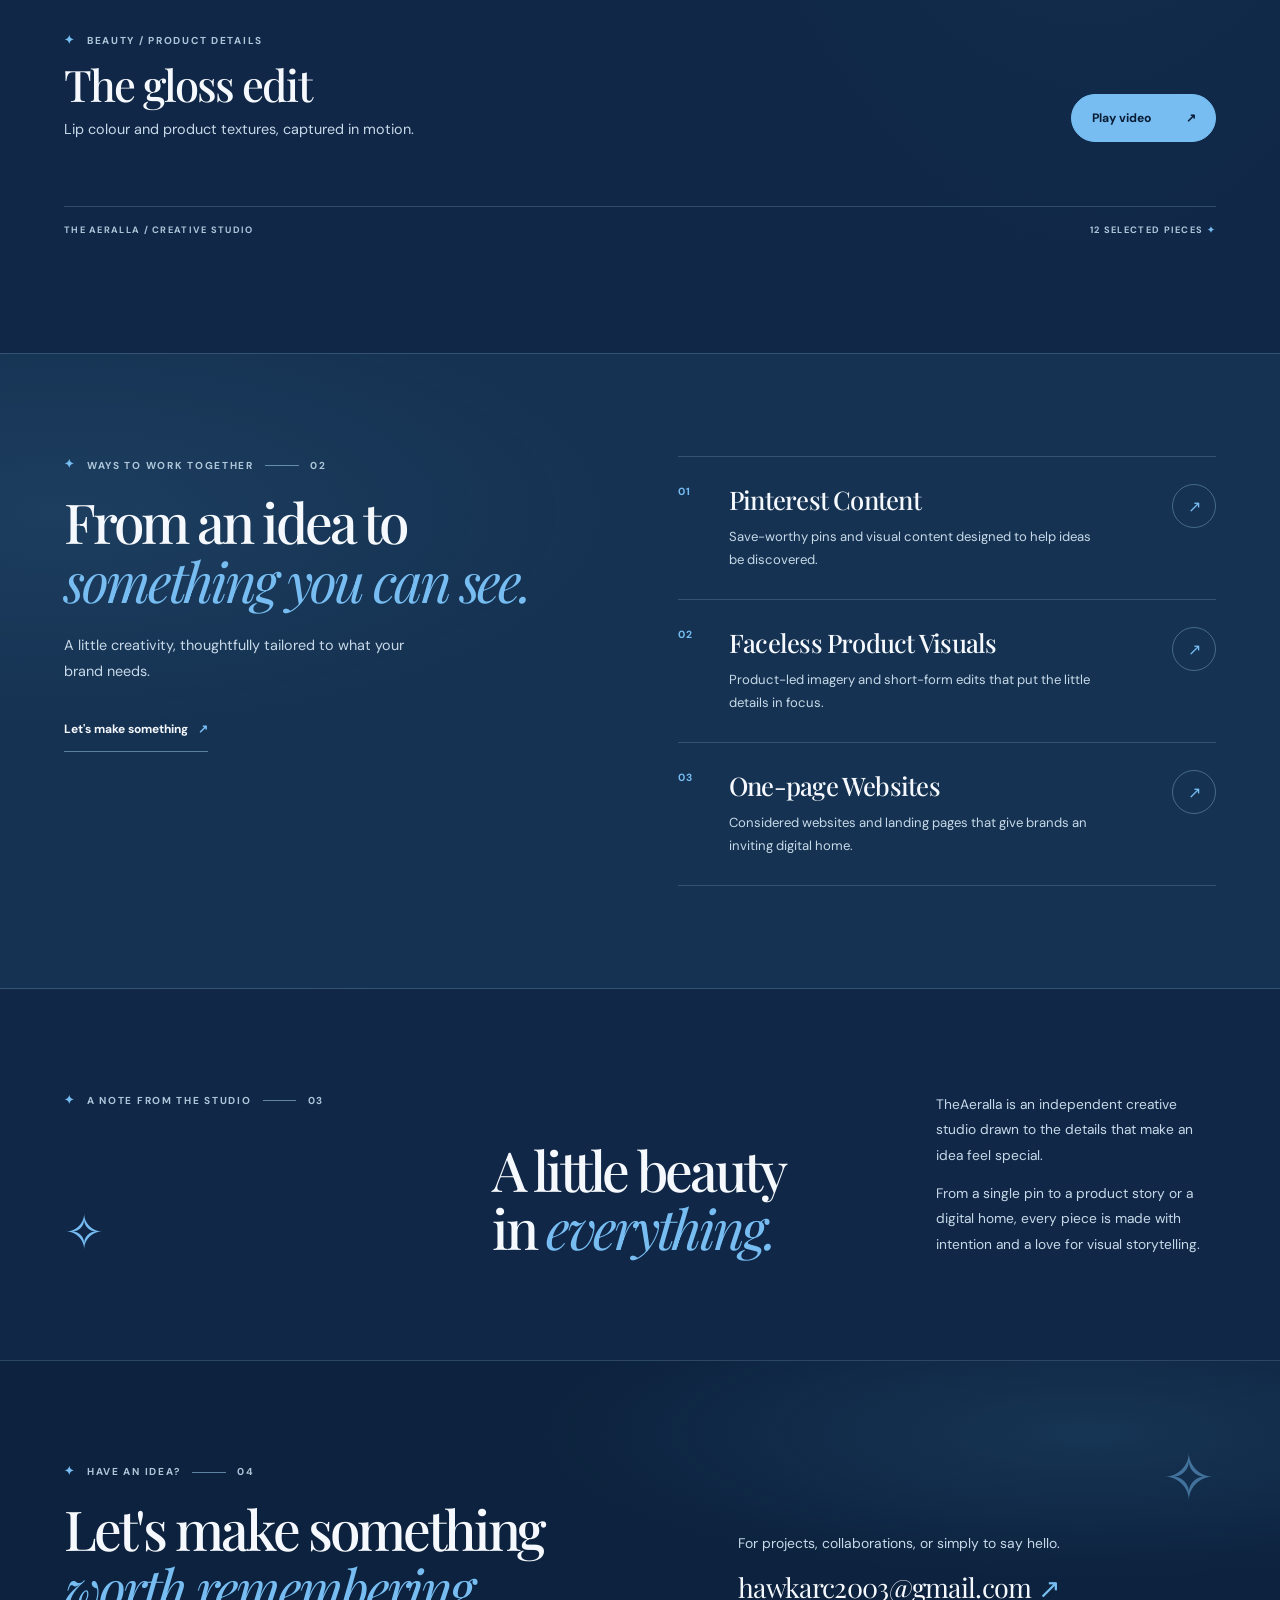
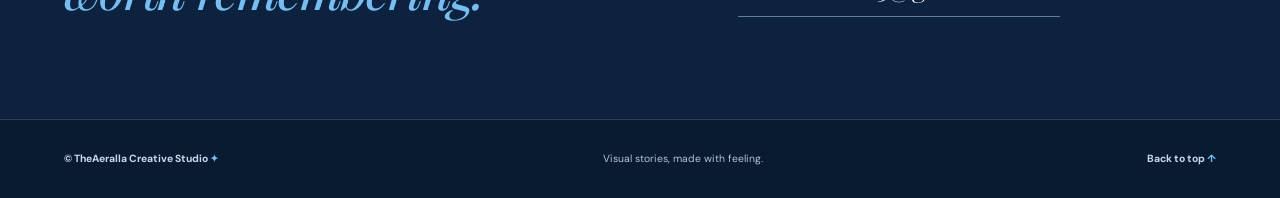
==== commit b0f9d30d: "Add dedicated service pages and editable packages Co-authored-by: arena-agent <297053741+arena-agent" ====
--- a/index.html
+++ b/index.html
@@ -25,6 +25,7 @@
         <a href="#work">Selected work</a>
         <a href="#services">Services</a>
         <a href="#about">About</a>
+        <a href="https://hawkarc2003-cell.github.io/Theaerallapfl/" target="_blank" rel="noopener noreferrer" aria-label="Blog (opens in a new tab)">Blog <span aria-hidden="true">↗</span></a>
         <a class="nav-contact" href="#contact">Let's talk <span aria-hidden="true">↗</span></a>
       </nav>
       <details class="mobile-menu">
@@ -33,6 +34,7 @@
           <a href="#work">Selected work <span aria-hidden="true">↘</span></a>
           <a href="#services">Services <span aria-hidden="true">↘</span></a>
           <a href="#about">About <span aria-hidden="true">↘</span></a>
+          <a href="https://hawkarc2003-cell.github.io/Theaerallapfl/" target="_blank" rel="noopener noreferrer" aria-label="Blog (opens in a new tab)">Blog <span aria-hidden="true">↗</span></a>
           <a href="#contact">Let's talk <span aria-hidden="true">↗</span></a>
         </nav>
       </details>
@@ -182,9 +184,9 @@
           <a class="text-link text-link--underlined" href="#contact">Let's make something <span aria-hidden="true">↗</span></a>
         </div>
         <div class="service-list" data-reveal>
-          <article class="service"><span class="service__number">01</span><div><h3>Pinterest content</h3><p>Save-worthy pins and visual content designed to help your ideas be discovered.</p></div><span class="service__arrow" aria-hidden="true">↗</span></article>
-          <article class="service"><span class="service__number">02</span><div><h3>Faceless product visuals</h3><p>Product-led imagery and short-form edits that put the little details in focus.</p></div><span class="service__arrow" aria-hidden="true">↗</span></article>
-          <article class="service"><span class="service__number">03</span><div><h3>One-page websites</h3><p>Considered websites and landing pages that give your brand an inviting digital home.</p></div><span class="service__arrow" aria-hidden="true">↗</span></article>
+          <a class="service" href="service-pinterest.html" data-preview-page="service-pinterest.html"><span class="service__number">01</span><div><h3>Pinterest Content</h3><p>Save-worthy pins and visual content designed to help ideas be discovered.</p></div><span class="service__arrow" aria-hidden="true">↗</span></a>
+          <a class="service" href="service-product-visuals.html" data-preview-page="service-product-visuals.html"><span class="service__number">02</span><div><h3>Faceless Product Visuals</h3><p>Product-led imagery and short-form edits that put the little details in focus.</p></div><span class="service__arrow" aria-hidden="true">↗</span></a>
+          <a class="service" href="service-websites.html" data-preview-page="service-websites.html"><span class="service__number">03</span><div><h3>One-page Websites</h3><p>Considered websites and landing pages that give brands an inviting digital home.</p></div><span class="service__arrow" aria-hidden="true">↗</span></a>
         </div>
       </div>
     </section>
--- a/styles.css
+++ b/styles.css
@@ -1021,7 +1021,9 @@
   grid-template-columns: 2.3rem minmax(0, 1fr) auto;
   gap: .9rem;
   padding-block: 1.7rem;
+  color: inherit;
   border-bottom: 1px solid var(--line);
+  text-decoration: none;
 }
 
 .service__number {
@@ -1049,8 +1051,22 @@
 }
 
 .service__arrow {
+  display: grid;
+  width: 44px;
+  height: 44px;
+  place-items: center;
   color: var(--sky);
+  border: 1px solid rgba(159, 205, 237, .36);
+  border-radius: 50%;
   font-size: 1rem;
+  transition: color .2s ease, background .2s ease, border-color .2s ease;
+}
+
+.service:hover .service__arrow,
+.service:focus-visible .service__arrow {
+  color: var(--night);
+  background: var(--sky);
+  border-color: var(--sky);
 }
 
 .about {
